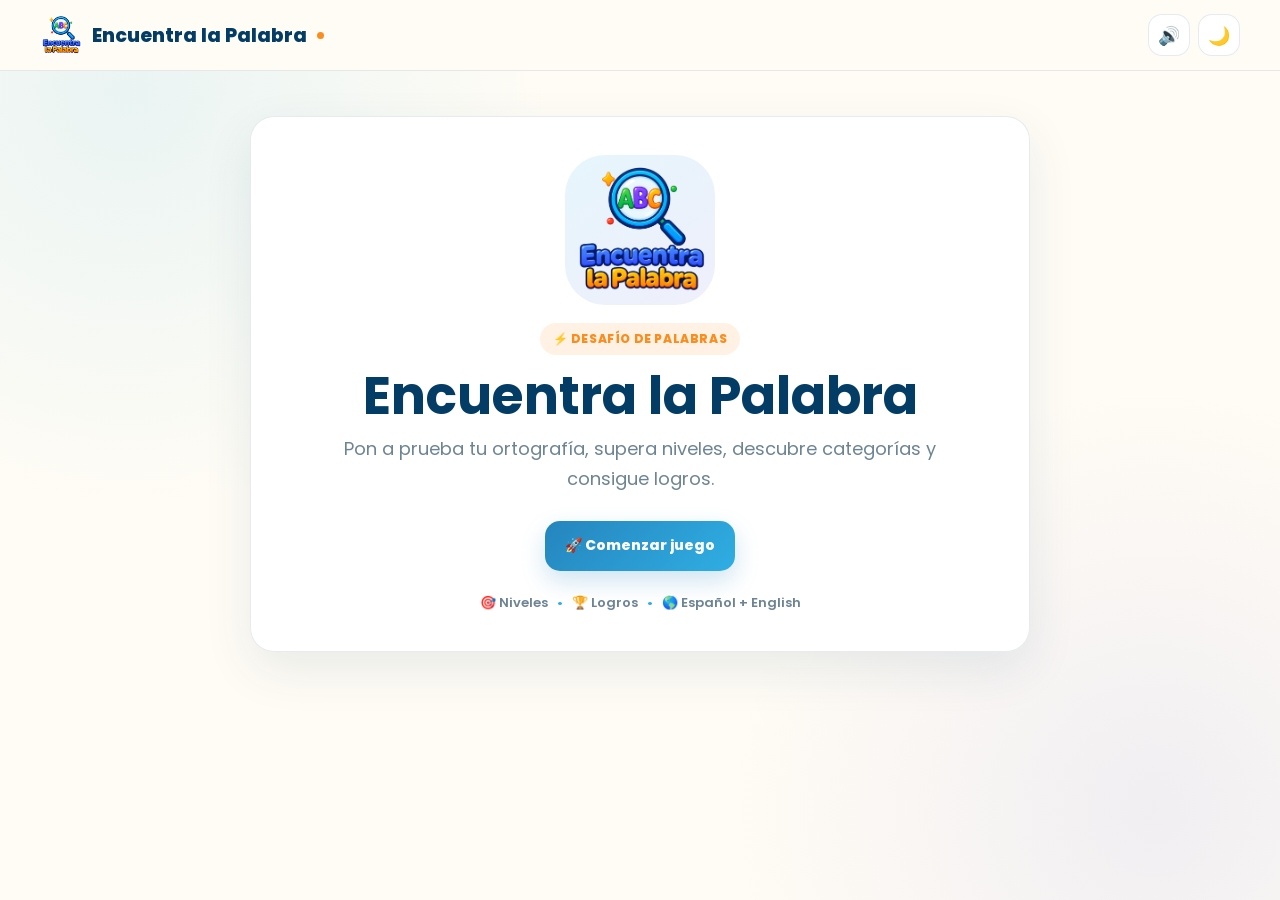
==== index.html @ f98f17e5 "Add files via upload" ====
<!DOCTYPE html>
<html lang="es">

<head>

<meta charset="UTF-8">

<meta
    name="viewport"
    content="width=device-width, initial-scale=1.0, viewport-fit=cover"
>

<meta
    name="theme-color"
    id="theme-color"
    content="#033D65"
>

<meta
    name="apple-mobile-web-app-capable"
    content="yes"
>

<meta
    name="apple-mobile-web-app-status-bar-style"
    content="default"
>

<meta
    name="apple-mobile-web-app-title"
    content="Encuentra la Palabra"
>

<title>Encuentra la Palabra</title>


<!-- =====================================================
     FUENTE
====================================================== -->

<link rel="preconnect" href="https://fonts.googleapis.com">

<link rel="preconnect" href="https://fonts.gstatic.com" crossorigin>

<link
    href="https://fonts.googleapis.com/css2?family=Poppins:wght@400;500;600;700;800&display=swap"
    rel="stylesheet"
>


<style>

/* =====================================================
   VARIABLES
====================================================== */

:root{

    --navy:#033D65;
    --blue:#2585BD;
    --cyan:#2FAEE3;
    --green:#25BA77;
    --purple:#6464D6;
    --orange:#FA8D1E;
    --coral:#F04B38;
    --gold:#F5B800;

    --bg:#FFFCF5;
    --surface:#FFFFFF;
    --surface-soft:#F4F8FA;
    --surface-hover:#EDF6FA;

    --text:#18384D;
    --heading:#033D65;
    --muted:#6D8494;

    --border:rgba(3,61,101,.10);
    --border-strong:rgba(3,61,101,.16);

    --input-bg:#FFFFFF;
    --input-text:#18384D;
    --input-placeholder:#8DA0AD;

    --shadow:0 18px 50px rgba(3,61,101,.09);
    --shadow-soft:0 8px 24px rgba(3,61,101,.07);

    --radius:24px;

    --topbar-bg:rgba(255,252,245,.96);
    --topbar-border:rgba(3,61,101,.10);

    --timer-empty:rgba(3,61,101,.10);

    --glass:rgba(255,255,255,.94);

}


html[data-theme="dark"]{

    --bg:#071A28;
    --surface:#0D2C41;
    --surface-soft:#0A2638;
    --surface-hover:#12384E;

    --text:#F2FAFF;
    --heading:#F5FBFF;
    --muted:#AFC7D5;

    --border:rgba(47,174,227,.16);
    --border-strong:rgba(47,174,227,.24);

    --input-bg:#092335;
    --input-text:#F2FAFF;
    --input-placeholder:#7894A5;

    --shadow:0 20px 60px rgba(0,0,0,.30);
    --shadow-soft:0 8px 25px rgba(0,0,0,.20);

    --topbar-bg:rgba(7,26,40,.96);
    --topbar-border:rgba(47,174,227,.16);

    --timer-empty:rgba(47,174,227,.13);

    --glass:rgba(13,44,65,.96);

}


/* =====================================================
   RESET
====================================================== */

*{
    box-sizing:border-box;
}

html{
    min-height:100%;
    scroll-behavior:smooth;
}

body{

    margin:0;
    min-height:100vh;

    font-family:"Poppins",sans-serif;

    background:
        radial-gradient(
            circle at 10% 10%,
            rgba(47,174,227,.10),
            transparent 30%
        ),
        radial-gradient(
            circle at 90% 90%,
            rgba(100,100,214,.09),
            transparent 30%
        ),
        var(--bg);

    color:var(--text);

    transition:
        background .25s ease,
        color .25s ease;

    overflow-x:hidden;

}

button,
input{
    font-family:inherit;
}

button{
    -webkit-tap-highlight-color:transparent;
}

img{
    max-width:100%;
}


/* =====================================================
   UTILIDADES
====================================================== */

.hidden{
    display:none !important;
}

.no-scroll{
    overflow:hidden;
}

.container{

    width:
        min(
            calc(100% - 32px),
            900px
        );

    margin:
        34px auto;

    padding:
        clamp(22px,4vw,38px);

    background:var(--glass);

    border:
        1px solid var(--border);

    border-radius:
        var(--radius);

    box-shadow:
        var(--shadow);

    animation:
        screenIn .35s ease both;

}

@keyframes screenIn{

    from{
        opacity:0;
        transform:translateY(10px);
    }

    to{
        opacity:1;
        transform:translateY(0);
    }

}


/* =====================================================
   TOPBAR
====================================================== */

.topbar{

    position:sticky;

    top:0;

    z-index:500;

    width:100%;

    padding-top:
        env(safe-area-inset-top);

    background:
        var(--topbar-bg);

    border-bottom:
        1px solid var(--topbar-border);

    backdrop-filter:
        blur(18px);

    -webkit-backdrop-filter:
        blur(18px);

}

.topbar-inner{

    min-height:
        70px;

    width:
        min(
            calc(100% - 28px),
            1200px
        );

    margin:auto;

    display:flex;

    align-items:center;

    justify-content:space-between;

    gap:18px;

}

.brand{

    display:flex;

    align-items:center;

    gap:10px;

    color:var(--heading);

    font-weight:800;

    font-size:
        clamp(
            15px,
            2vw,
            19px
        );

}

.brand-logo{

    width:42px;
    height:42px;

    object-fit:contain;

}

.brand-dot{

    width:7px;
    height:7px;

    border-radius:50%;

    background:var(--orange);

}

.top-actions{

    display:flex;

    align-items:center;

    gap:8px;

}

.icon-btn{

    width:42px;
    height:42px;

    border:1px solid var(--border);

    background:var(--surface);

    color:var(--text);

    border-radius:14px;

    cursor:pointer;

    font-size:18px;

    display:grid;

    place-items:center;

    transition:
        transform .18s ease,
        background .18s ease;

}

.icon-btn:hover{

    transform:translateY(-2px);

    background:
        var(--surface-hover);

}

.icon-btn:active{

    transform:scale(.95);

}


/* =====================================================
   WELCOME
====================================================== */

#welcome-container{

    max-width:780px;

    text-align:center;

    margin-top:45px;

}

.hero-logo-wrapper{

    width:150px;
    height:150px;

    margin:0 auto 18px;

    display:grid;
    place-items:center;

    border-radius:40px;

    background:
        linear-gradient(
            145deg,
            rgba(47,174,227,.12),
            rgba(100,100,214,.10)
        );

}

.hero-logo{

    width:140px;
    height:140px;

    object-fit:contain;

    animation:
        floatLogo 4s ease-in-out infinite;

}

@keyframes floatLogo{

    0%,
    100%{
        transform:translateY(0);
    }

    50%{
        transform:translateY(-7px);
    }

}

.badge{

    display:inline-flex;

    padding:
        7px 13px;

    border-radius:999px;

    background:
        rgba(250,141,30,.12);

    color:
        var(--orange);

    font-size:12px;

    font-weight:800;

    letter-spacing:.05em;

}

#welcome-container h1{

    margin:
        14px 0 10px;

    color:var(--heading);

    font-size:
        clamp(
            36px,
            7vw,
            52px
        );

    line-height:1.05;

}

.welcome-description{

    max-width:650px;

    margin:
        0 auto 26px;

    color:var(--muted);

    font-size:
        clamp(
            15px,
            2.5vw,
            18px
        );

    line-height:1.7;

}

.hero-meta{

    margin-top:22px;

    color:var(--muted);

    font-size:13px;

    font-weight:600;

}

.hero-meta span{

    margin:0 6px;

    color:var(--cyan);

}


/* =====================================================
   BOTONES
====================================================== */

.btn-primary,
.btn-secondary,
.btn-warning,
.btn-danger{

    border:0;

    min-height:50px;

    padding:
        12px 20px;

    border-radius:15px;

    font-size:14px;

    font-weight:800;

    cursor:pointer;

    transition:
        transform .18s ease,
        box-shadow .18s ease,
        opacity .18s ease;

}

.btn-primary{

    color:white;

    background:
        linear-gradient(
            135deg,
            var(--blue),
            var(--cyan)
        );

    box-shadow:
        0 10px 24px
        rgba(37,133,189,.22);

}

.btn-secondary{

    color:var(--heading);

    background:var(--surface-soft);

    border:
        1px solid var(--border);

}

.btn-warning{

    color:white;

    background:
        linear-gradient(
            135deg,
            var(--orange),
            #F7B733
        );

}

.btn-danger{

    color:white;

    background:
        linear-gradient(
            135deg,
            var(--coral),
            #D83C2B
        );

}

.btn-primary:hover,
.btn-secondary:hover,
.btn-warning:hover,
.btn-danger:hover{

    transform:translateY(-2px);

}

.btn-primary:active,
.btn-secondary:active,
.btn-warning:active,
.btn-danger:active{

    transform:scale(.97);

}

button:disabled{

    opacity:.55;

    cursor:not-allowed;

    transform:none !important;

}


/* =====================================================
   LOGIN
====================================================== */

#login-container{

    max-width:600px;

}

.login-header{

    text-align:center;

}

.login-icon{

    width:115px;
    height:115px;

    margin:0 auto 12px;

    display:grid;
    place-items:center;

    border-radius:32px;

    background:var(--surface-soft);

}

.login-icon img{

    width:100px;
    height:100px;

    object-fit:contain;

}

.login-header h2{

    margin:0;

    color:var(--heading);

    font-size:28px;

}

.login-header p{

    margin:8px 0 24px;

    color:var(--muted);

}

.form-group{

    margin-bottom:15px;

}

.form-group label{

    display:block;

    margin-bottom:7px;

    color:var(--heading);

    font-size:13px;

    font-weight:700;

}

.form-group input{

    width:100%;

    height:52px;

    padding:
        0 15px;

    border:
        1px solid var(--border-strong);

    border-radius:15px;

    background:var(--input-bg);

    color:var(--input-text);

    outline:none;

    font-size:15px;

    transition:
        border-color .18s ease,
        box-shadow .18s ease;

}

.form-group input::placeholder{

    color:var(--input-placeholder);

}

.form-group input:focus{

    border-color:var(--cyan);

    box-shadow:
        0 0 0 4px
        rgba(47,174,227,.10);

}

.auth-buttons{

    display:grid;

    grid-template-columns:1fr 1fr;

    gap:10px;

    margin-top:18px;

}

#auth-message{

    min-height:24px;

    margin-top:15px;

    text-align:center;

    color:var(--muted);

    font-size:13px;

}


/* =====================================================
   TÍTULOS
====================================================== */

.screen-heading{

    margin-bottom:25px;

}

.screen-heading h2{

    margin:0;

    color:var(--heading);

    font-size:
        clamp(
            26px,
            5vw,
            34px
        );

}

.subtitle{

    margin:
        7px 0 0;

    color:var(--muted);

    line-height:1.6;

}


/* =====================================================
   LOBBY
====================================================== */

.lobby-actions{

    display:flex;

    justify-content:space-between;

    align-items:center;

    gap:12px;

    margin-bottom:24px;

}

.lobby-actions h2{

    margin:0;

    color:var(--heading);

}

.modes{

    display:grid;

    grid-template-columns:
        repeat(
            3,
            1fr
        );

    gap:15px;

}

.mode-card{

    position:relative;

    min-height:180px;

    padding:22px;

    border-radius:21px;

    border:
        1px solid var(--border);

    background:
        linear-gradient(
            145deg,
            var(--surface),
            var(--surface-soft)
        );

    cursor:pointer;

    transition:
        transform .22s ease,
        border-color .22s ease,
        box-shadow .22s ease;

    overflow:hidden;

}

.mode-card::after{

    content:"";

    position:absolute;

    width:100px;
    height:100px;

    right:-40px;
    bottom:-40px;

    border-radius:50%;

    background:
        rgba(47,174,227,.08);

}

.mode-card:hover{

    transform:translateY(-5px);

    border-color:
        rgba(47,174,227,.35);

    box-shadow:
        var(--shadow-soft);

}

.mode-icon{

    font-size:35px;

    margin-bottom:12px;

}

.mode-card h3{

    margin:0 0 7px;

    color:var(--heading);

}

.mode-card p{

    margin:0;

    color:var(--muted);

    font-size:13px;

    line-height:1.6;

}

.lobby-bottom{

    display:flex;

    flex-wrap:wrap;

    gap:10px;

    margin-top:22px;

}


/* =====================================================
   CATEGORÍAS
====================================================== */

.level-header{

    display:flex;

    align-items:flex-start;

    justify-content:space-between;

    gap:15px;

    margin-bottom:24px;

}

.level-header-copy{

    min-width:0;

}

.level-header h2{

    margin:0;

    color:var(--heading);

}

.category-grid{

    display:grid;

    grid-template-columns:
        repeat(
            4,
            1fr
        );

    gap:13px;

}

.category-card{

    min-height:145px;

    padding:18px;

    border-radius:20px;

    background:var(--surface);

    border:
        1px solid var(--border);

    cursor:pointer;

    text-align:center;

    transition:
        transform .2s ease,
        border-color .2s ease,
        box-shadow .2s ease;

}

.category-card:hover{

    transform:translateY(-4px);

    border-color:
        rgba(47,174,227,.38);

    box-shadow:
        var(--shadow-soft);

}

.category-icon{

    font-size:36px;

    margin-bottom:8px;

}

.category-name{

    color:var(--heading);

    font-size:14px;

    font-weight:800;

}

.category-progress{

    margin-top:7px;

    color:var(--muted);

    font-size:11px;

}

.level-grid{

    display:grid;

    grid-template-columns:
        repeat(
            5,
            1fr
        );

    gap:13px;

}

.level-card{

    min-height:155px;

    padding:18px 13px;

    border-radius:20px;

    background:var(--surface);

    border:
        1px solid var(--border);

    cursor:pointer;

    text-align:center;

    transition:
        transform .2s ease,
        box-shadow .2s ease,
        border-color .2s ease;

}

.level-card:hover{

    transform:translateY(-4px);

    box-shadow:
        var(--shadow-soft);

}

.level-card.completed{

    border-color:
        rgba(37,186,119,.35);

    background:
        linear-gradient(
            145deg,
            var(--surface),
            rgba(37,186,119,.07)
        );

}

.level-card.locked{

    opacity:.55;

    cursor:not-allowed;

}

.level-number{

    width:50px;
    height:50px;

    margin:0 auto 10px;

    display:grid;
    place-items:center;

    border-radius:16px;

    color:white;

    font-size:18px;

    font-weight:800;

    background:
        linear-gradient(
            135deg,
            var(--blue),
            var(--cyan)
        );

}

.level-card.completed .level-number{

    background:
        linear-gradient(
            135deg,
            var(--green),
            #53D99A
        );

}

.level-card.locked .level-number{

    background:
        var(--muted);

}

.level-name{

    color:var(--heading);

    font-weight:800;

    font-size:14px;

}

.level-status{

    margin-top:5px;

    color:var(--muted);

    font-size:11px;

}

.level-best{

    margin-top:7px;

    color:var(--green);

    font-size:11px;

    font-weight:800;

}

.mode-note{

    margin-top:18px;

    padding:13px 16px;

    border-radius:15px;

    color:var(--muted);

    background:var(--surface-soft);

    font-size:13px;

}


/* =====================================================
   GAME
====================================================== */

#game-container{

    max-width:820px;

}

.game-header{

    display:flex;

    align-items:center;

    justify-content:space-between;

    gap:15px;

    margin-bottom:22px;

}

.game-theme{

    display:flex;

    align-items:center;

    gap:12px;

    min-width:0;

}

.game-logo{

    width:50px;
    height:50px;

    object-fit:contain;

}

.game-theme small{

    color:var(--muted);

    font-size:10px;

    font-weight:800;

    letter-spacing:.07em;

}

.game-theme h2{

    margin:1px 0;

    color:var(--heading);

    font-size:20px;

}

.game-mode{

    color:var(--muted);

    font-size:11px;

    font-weight:600;

}


/* =====================================================
   TIMER
====================================================== */

.timer{

    --progreso:100%;

    position:relative;

    width:70px;
    height:70px;

    flex:0 0 70px;

    display:grid;

    place-items:center;

    border-radius:50%;

    background:
        conic-gradient(
            var(--cyan)
            var(--progreso),
            var(--timer-empty)
            0
        );

}

.timer::before{

    content:"";

    position:absolute;

    inset:5px;

    border-radius:50%;

    background:var(--surface);

}

.timer-inner{

    position:relative;

    z-index:1;

    width:58px;
    height:58px;

    display:grid;

    place-items:center;

    border-radius:50%;

}

#timer-text{

    color:var(--heading);

    font-size:18px;

    font-weight:800;

}

.timer.warning{

    background:
        conic-gradient(
            var(--orange)
            var(--progreso),
            var(--timer-empty)
            0
        );

}

.timer.danger{

    background:
        conic-gradient(
            var(--coral)
            var(--progreso),
            var(--timer-empty)
            0
        );

    animation:
        timerPulse .8s ease-in-out infinite;

}

@keyframes timerPulse{

    50%{
        transform:scale(1.04);
    }

}


/* =====================================================
   VIDAS
====================================================== */

.lives{

    display:flex;

    gap:5px;

    margin-bottom:18px;

}

.life{

    font-size:20px;

    transition:
        opacity .2s ease,
        transform .2s ease;

}

.life.lost{

    opacity:.20;

    filter:grayscale(1);

}


/* =====================================================
   PROGRESO DEL JUEGO
====================================================== */

.question-info{

    display:flex;

    justify-content:space-between;

    gap:10px;

    margin-bottom:8px;

    color:var(--muted);

    font-size:12px;

    font-weight:700;

}

.progress-bar{

    width:100%;

    height:8px;

    border-radius:999px;

    background:
        var(--surface-soft);

    overflow:hidden;

    margin-bottom:22px;

}

#progress-fill{

    width:0;

    height:100%;

    border-radius:inherit;

    background:
        linear-gradient(
            90deg,
            var(--blue),
            var(--cyan)
        );

    transition:
        width .3s ease;

}


/* =====================================================
   PISTAS
====================================================== */

.clue-card{

    padding:24px;

    border-radius:22px;

    background:
        linear-gradient(
            145deg,
            rgba(47,174,227,.09),
            rgba(100,100,214,.07)
        );

    border:
        1px solid
        rgba(47,174,227,.14);

    text-align:center;

}

.clue-label{

    color:var(--blue);

    font-size:11px;

    font-weight:800;

    letter-spacing:.08em;

}

#pista{

    margin:
        13px 0 10px;

    color:var(--heading);

    font-size:
        clamp(
            25px,
            6vw,
            38px
        );

    font-weight:800;

    letter-spacing:.12em;

    word-break:break-word;

}

.clue-context{

    margin-top:14px;

    padding-top:13px;

    border-top:
        1px solid var(--border);

}

.clue-context span{

    color:var(--orange);

    font-size:10px;

    font-weight:800;

    letter-spacing:.06em;

}

.clue-context p{

    margin:
        5px auto 0;

    max-width:650px;

    color:var(--muted);

    font-size:13px;

    line-height:1.6;

}


/* =====================================================
   RESPUESTA
====================================================== */

#respuesta{

    width:100%;

    height:58px;

    margin-top:18px;

    padding:
        0 17px;

    border:
        2px solid var(--border);

    border-radius:17px;

    background:var(--input-bg);

    color:var(--input-text);

    outline:none;

    font-size:17px;

    text-align:center;

    transition:
        border-color .2s ease,
        box-shadow .2s ease;

}

#respuesta:focus{

    border-color:var(--cyan);

    box-shadow:
        0 0 0 4px
        rgba(47,174,227,.10);

}

#btn-verificar{

    width:100%;

    margin-top:10px;

}


/* =====================================================
   RESULTADO
====================================================== */

#resultado{

    min-height:30px;

    margin-top:13px;

    text-align:center;

    font-size:13px;

    font-weight:800;

}

#resultado.correcto{

    color:var(--green);

}

#resultado.incorrecto{

    color:var(--coral);

}


/* =====================================================
   PANEL DE PUNTOS
====================================================== */

.score-panel{

    display:grid;

    grid-template-columns:
        repeat(
            3,
            1fr
        );

    gap:10px;

    margin-top:20px;

}

.score-item{

    padding:14px;

    border-radius:16px;

    background:var(--surface-soft);

    text-align:center;

}

.score-item strong{

    display:block;

    color:var(--heading);

    font-size:20px;

}

.score-item span{

    color:var(--muted);

    font-size:10px;

    font-weight:700;

}

.game-actions{

    display:flex;

    gap:10px;

    margin-top:18px;

}

.game-actions button{

    flex:1;

}


/* =====================================================
   ESTRELLA — ACIERTO
====================================================== */

#estrella{
    position:fixed;
    inset:0;
    width:100vw;
    height:100vh;
    z-index:99999;
    display:none;
    align-items:center;
    justify-content:flex-start;
    pointer-events:none;
    overflow:hidden;
    background:transparent;
}

#estrella.visible{
    display:flex;
}

.estrella-fallback{
    display:block;
    font-size:clamp(82px,11vw,145px);
    line-height:1;
    filter:drop-shadow(0 5px 12px rgba(245,158,11,.35));
    user-select:none;
}

.estrella-contenido{
    position:absolute;
    left:0;
    top:50%;
    width:max-content;
    text-align:center;
    opacity:0;
    transform:translate3d(-190px,-50%,0) scale(.45);
    transform-origin:center center;
    will-change:transform,opacity;
    backface-visibility:hidden;
    -webkit-backface-visibility:hidden;
}

.estrella-icon{
    display:block;
    width:clamp(82px,11vw,145px);
    height:clamp(82px,11vw,145px);
    object-fit:contain;
    margin:0 auto;
    transform-origin:center center;
    will-change:transform,opacity;
    backface-visibility:hidden;
    -webkit-backface-visibility:hidden;
    filter:drop-shadow(0 5px 12px rgba(245,158,11,.35));
    user-select:none;
    -webkit-user-drag:none;
}

.estrella-texto{
    margin-top:7px;
    color:var(--gold);
    font-size:clamp(16px,3vw,24px);
    font-weight:800;
    text-shadow:0 3px 14px rgba(245,184,0,.22);
    white-space:nowrap;
}

/*
   Recorrido real de borde a borde.
   La estrella sale completamente por la izquierda,
   cruza toda la pantalla y sale completamente por la derecha.
*/
.estrella-animar .estrella-contenido{
    animation:estrellaRecorrido 3.8s cubic-bezier(.22,.72,.18,1) forwards;
}

.estrella-animar .estrella-icon{
    animation:estrellaGiro720 3.8s cubic-bezier(.2,.8,.2,1) forwards;
}

.estrella-animar .estrella-texto{
    animation:textoPremio 3.8s ease forwards;
}

@keyframes estrellaRecorrido{
    0%{
        opacity:0;
        transform:translate3d(-190px,-50%,0) scale(.45) rotate(-4deg);
    }
    7%{
        opacity:1;
        transform:translate3d(5vw,-50%,0) scale(.82) rotate(3deg);
    }
    16%{
        opacity:1;
        transform:translate3d(16vw,calc(-50% - 20px),0) scale(1.02) rotate(-2deg);
    }
    25%{
        transform:translate3d(27vw,calc(-50% + 12px),0) scale(.96) rotate(2deg);
    }
    35%{
        transform:translate3d(38vw,calc(-50% - 14px),0) scale(1.04) rotate(-2deg);
    }
    45%{
        transform:translate3d(50vw,calc(-50% + 8px),0) scale(.98) rotate(1deg);
    }
    55%{
        transform:translate3d(61vw,calc(-50% - 13px),0) scale(1.04) rotate(-2deg);
    }
    65%{
        transform:translate3d(72vw,calc(-50% + 10px),0) scale(.98) rotate(2deg);
    }
    75%{
        transform:translate3d(83vw,calc(-50% - 12px),0) scale(1.02) rotate(-2deg);
    }
    88%{
        opacity:1;
        transform:translate3d(94vw,-50%,0) scale(.88) rotate(2deg);
    }
    100%{
        opacity:0;
        transform:translate3d(calc(100vw + 190px),-50%,0) scale(.48) rotate(0deg);
    }
}

@keyframes estrellaGiro720{
    0%{
        opacity:0;
        transform:rotate(0deg) scale(.55);
    }
    10%{
        opacity:1;
        transform:rotate(90deg) scale(1.08);
    }
    25%{
        transform:rotate(180deg) scale(.96);
    }
    37.5%{
        transform:rotate(270deg) scale(1.05);
    }
    50%{
        transform:rotate(360deg) scale(.98);
    }
    62.5%{
        transform:rotate(450deg) scale(1.05);
    }
    75%{
        transform:rotate(540deg) scale(.98);
    }
    87.5%{
        transform:rotate(630deg) scale(1.03);
    }
    96%{
        opacity:1;
        transform:rotate(690deg) scale(.94);
    }
    100%{
        opacity:0;
        transform:rotate(720deg) scale(.72);
    }
}

@keyframes textoPremio{
    0%,8%{
        opacity:0;
        transform:translateY(8px) scale(.8);
    }
    15%,78%{
        opacity:1;
        transform:translateY(0) scale(1);
    }
    100%{
        opacity:0;
        transform:translateY(-5px) scale(.88);
    }
}

/* =====================================================
   EFECTO DE ERROR
====================================================== */

#efecto-error{
    position:fixed;
    inset:0;
    width:100vw;
    height:100vh;
    z-index:99998;
    pointer-events:none;
    opacity:0;
    background:rgba(239,68,68,.24);
    box-shadow:inset 0 0 0 5px rgba(239,68,68,.18);
}

#efecto-error.error-activo{
    animation:flashError .48s ease-out forwards;
}

#game-container.error-temblando{
    animation:errorShake .45s ease-out;
}

@keyframes flashError{
    0%{opacity:0;}
    12%{opacity:1;}
    30%{opacity:.78;}
    52%{opacity:.42;}
    72%{opacity:.18;}
    100%{opacity:0;}
}

@keyframes errorShake{
    0%,100%{transform:translate3d(0,0,0);}
    12%{transform:translate3d(-9px,0,0);}
    24%{transform:translate3d(9px,0,0);}
    36%{transform:translate3d(-7px,0,0);}
    48%{transform:translate3d(7px,0,0);}
    60%{transform:translate3d(-5px,0,0);}
    72%{transform:translate3d(5px,0,0);}
    84%{transform:translate3d(-2px,0,0);}
}

@media(max-width:600px){
    .estrella-contenido{
        transform:translate3d(-130px,-50%,0) scale(.42);
    }

    .estrella-animar .estrella-contenido{
        animation-duration:4.2s;
    }

    .estrella-animar .estrella-icon{
        animation-duration:4.2s;
    }

    .estrella-animar .estrella-texto{
        animation-duration:4.2s;
    }
}

@media(prefers-reduced-motion:reduce){
    #game-container.error-temblando{
        animation:none;
    }

    #efecto-error.error-activo{
        animation:flashError .5s ease-out forwards;
    }

    /* No desactivamos la celebración: hacemos una versión ligera. */
    .estrella-animar .estrella-contenido{
        animation:estrellaRecorridoReducido 2.2s linear forwards;
    }

    .estrella-animar .estrella-icon{
        animation:estrellaGiroReducido 2.2s linear forwards;
    }

    .estrella-animar .estrella-texto{
        animation:textoPremio 2.2s ease forwards;
    }
}

@keyframes estrellaRecorridoReducido{
    0%{opacity:0;transform:translate3d(-130px,-50%,0) scale(.55);}
    12%{opacity:1;}
    88%{opacity:1;}
    100%{opacity:0;transform:translate3d(calc(100vw + 130px),-50%,0) scale(.65);}
}

@keyframes estrellaGiroReducido{
    0%{opacity:0;transform:rotate(0deg) scale(.65);}
    10%{opacity:1;}
    100%{opacity:0;transform:rotate(720deg) scale(.8);}
}

/* =====================================================
   FIN ESTRELLA / ERROR
====================================================== */

/* =====================================================
   RESULTADO FINAL
====================================================== */

#result-container{

    max-width:600px;

    text-align:center;

}

.result-icon{

    font-size:60px;

    margin-bottom:8px;

}

#result-title{

    margin:0;

    color:var(--heading);

    font-size:
        clamp(
            27px,
            6vw,
            38px
        );

}

#result-description{

    color:var(--muted);

    line-height:1.7;

}

.result-stats{

    display:grid;

    grid-template-columns:
        repeat(
            3,
            1fr
        );

    gap:10px;

    margin:24px 0;

}

.result-stat{

    padding:17px;

    border-radius:18px;

    background:var(--surface-soft);

}

.result-stat strong{

    display:block;

    color:var(--heading);

    font-size:23px;

}

.result-stat span{

    color:var(--muted);

    font-size:10px;

    font-weight:700;

}

.result-buttons{

    display:grid;

    gap:10px;

}


/* =====================================================
   MI PROGRESO
====================================================== */

.progress-screen-title{

    color:var(--heading);

    font-size:
        clamp(
            27px,
            5vw,
            36px
        );

    font-weight:800;

}

.progress-screen-subtitle{

    margin:
        6px 0 25px;

    color:var(--muted);

    line-height:1.6;

}

.stats-grid{

    display:grid;

    grid-template-columns:
        repeat(
            4,
            1fr
        );

    gap:10px;

    margin-bottom:20px;

}

.stat-card{

    padding:17px 12px;

    border-radius:18px;

    background:var(--surface-soft);

    text-align:center;

}

.stat-card strong{

    display:block;

    color:var(--heading);

    font-size:24px;

}

.stat-card span{

    color:var(--muted);

    font-size:10px;

    font-weight:700;

}

.search-box{

    display:flex;

    align-items:center;

    gap:9px;

    padding:
        0 14px;

    height:52px;

    border:
        1px solid var(--border);

    border-radius:15px;

    background:var(--input-bg);

    margin-bottom:17px;

}

.search-box input{

    flex:1;

    min-width:0;

    height:100%;

    border:0;

    outline:0;

    background:transparent;

    color:var(--input-text);

    font-size:14px;

}

.progress-category-grid{

    display:grid;

    grid-template-columns:
        repeat(
            4,
            1fr
        );

    gap:13px;

}

.progress-category{

    padding:18px 12px;

    border-radius:20px;

    background:var(--surface);

    border:
        1px solid var(--border);

    text-align:center;

    cursor:pointer;

    transition:
        transform .2s ease,
        box-shadow .2s ease,
        border-color .2s ease;

}

.progress-category:hover{

    transform:translateY(-4px);

    box-shadow:
        var(--shadow-soft);

    border-color:
        rgba(47,174,227,.35);

}

.progress-circle{

    --percent:0%;

    width:75px;
    height:75px;

    margin:0 auto 11px;

    display:grid;

    place-items:center;

    border-radius:50%;

    background:
        conic-gradient(
            var(--cyan)
            var(--percent),
            var(--timer-empty)
            0
        );

    position:relative;

}

.progress-circle::before{

    content:"";

    position:absolute;

    inset:6px;

    border-radius:50%;

    background:var(--surface);

}

.progress-circle span{

    position:relative;

    z-index:1;

    color:var(--heading);

    font-size:13px;

    font-weight:800;

}

.progress-category-name{

    color:var(--heading);

    font-size:13px;

    font-weight:800;

}

.progress-category-count{

    margin-top:5px;

    color:var(--muted);

    font-size:10px;

}

.progress-open{

    margin-top:10px;

    color:var(--blue);

    font-size:10px;

    font-weight:800;

}


/* =====================================================
   DETALLE PROGRESO
====================================================== */

.progress-detail{

    display:none;

}

.progress-detail.visible{

    display:block;

    animation:
        screenIn .3s ease both;

}

.detail-header{

    display:flex;

    align-items:center;

    gap:15px;

    margin:
        20px 0 15px;

}

.detail-header-icon{

    width:65px;
    height:65px;

    display:grid;
    place-items:center;

    border-radius:20px;

    background:var(--surface-soft);

    font-size:34px;

}

.detail-title{

    color:var(--heading);

    font-size:23px;

    font-weight:800;

}

.detail-subtitle{

    margin-top:3px;

    color:var(--muted);

    font-size:12px;

}

.detail-progress-bar{

    width:100%;

    height:9px;

    margin-bottom:18px;

    border-radius:999px;

    background:var(--surface-soft);

    overflow:hidden;

}

.detail-progress-bar div{

    height:100%;

    border-radius:inherit;

    background:
        linear-gradient(
            90deg,
            var(--blue),
            var(--cyan)
        );

}

.detail-levels{

    display:grid;

    gap:10px;

}

.detail-level{

    display:grid;

    grid-template-columns:
        auto
        1fr
        auto;

    align-items:center;

    gap:13px;

    padding:14px;

    border-radius:17px;

    border:
        1px solid var(--border);

    background:var(--surface);

}

.detail-level-number{

    width:42px;
    height:42px;

    display:grid;
    place-items:center;

    border-radius:13px;

    color:white;

    background:
        linear-gradient(
            135deg,
            var(--blue),
            var(--cyan)
        );

    font-weight:800;

}

.detail-level.completed
.detail-level-number{

    background:
        linear-gradient(
            135deg,
            var(--green),
            #53D99A
        );

}

.detail-level.locked{

    opacity:.55;

}

.detail-level-info strong{

    display:block;

    color:var(--heading);

    font-size:14px;

}

.detail-level-info span{

    color:var(--muted);

    font-size:10px;

}

.detail-level-stats{

    display:flex;

    flex-direction:column;

    align-items:flex-end;

    gap:3px;

    color:var(--muted);

    font-size:10px;

    font-weight:700;

}


/* =====================================================
   HISTORIAL
====================================================== */

.history-section{

    margin-top:27px;

    padding-top:22px;

    border-top:
        1px solid var(--border);

}

.history-title{

    color:var(--heading);

    font-weight:800;

    margin-bottom:12px;

}

.history-list{

    display:grid;

    gap:8px;

    margin-bottom:12px;

}

.history-item{

    display:flex;

    align-items:center;

    justify-content:space-between;

    gap:12px;

    padding:13px 15px;

    border-radius:15px;

    background:var(--surface-soft);

}

.history-main strong{

    display:block;

    color:var(--heading);

    font-size:12px;

}

.history-main span{

    color:var(--muted);

    font-size:10px;

}

.history-score{

    white-space:nowrap;

    color:var(--green);

    font-size:11px;

    font-weight:800;

}

.empty-state{

    padding:24px;

    text-align:center;

    color:var(--muted);

    font-size:13px;

    background:var(--surface-soft);

    border-radius:16px;

}


/* =====================================================
   LOGROS
====================================================== */

#achievements-container{

    max-width:900px;

}

.achievement-grid{

    display:grid;

    grid-template-columns:
        repeat(
            3,
            1fr
        );

    gap:13px;

}

.achievement{

    padding:20px;

    border-radius:20px;

    border:
        1px solid var(--border);

    background:var(--surface);

}

.achievement.locked{

    opacity:.50;

}

.achievement-icon{

    font-size:34px;

}

.achievement-title{

    margin-top:8px;

    color:var(--heading);

    font-weight:800;

}

.achievement-description{

    margin-top:5px;

    color:var(--muted);

    font-size:11px;

    line-height:1.6;

}

.achievement-xp{

    margin-top:12px;

    color:var(--blue);

    font-size:10px;

    font-weight:800;

}


/* =====================================================
   TOAST
====================================================== */

#toast{

    position:fixed;

    left:50%;

    bottom:
        calc(
            24px +
            env(safe-area-inset-bottom)
        );

    z-index:10000;

    max-width:
        calc(
            100% - 32px
        );

    padding:
        12px 17px;

    border-radius:15px;

    background:var(--navy);

    color:white;

    font-size:12px;

    font-weight:700;

    box-shadow:
        0 12px 30px
        rgba(0,0,0,.20);

    opacity:0;

    pointer-events:none;

    transform:
        translate(-50%,15px);

    transition:
        opacity .2s ease,
        transform .2s ease;

}

#toast.show{

    opacity:1;

    transform:
        translate(-50%,0);

}


/* =====================================================
   RESPONSIVE
====================================================== */

@media(max-width:900px){

    .category-grid,
    .progress-category-grid{

        grid-template-columns:
            repeat(
                3,
                1fr
            );

    }

    .level-grid{

        grid-template-columns:
            repeat(
                3,
                1fr
            );

    }

    .achievement-grid{

        grid-template-columns:
            repeat(
                2,
                1fr
            );

    }

}


@media(max-width:700px){

    .container{

        width:
            min(
                calc(100% - 20px),
                900px
            );

        margin:
            18px auto;

        padding:20px;

        border-radius:21px;

    }

    .modes{

        grid-template-columns:1fr;

    }

    .category-grid,
    .progress-category-grid{

        grid-template-columns:
            repeat(
                2,
                1fr
            );

    }

    .level-grid{

        grid-template-columns:
            repeat(
                2,
                1fr
            );

    }

    .stats-grid{

        grid-template-columns:
            repeat(
                2,
                1fr
            );

    }

    .level-header{

        flex-direction:column;

    }

    .level-back{

        width:100%;

    }

}


@media(max-width:600px){

    body.keyboard-open
    .topbar{

        display:none;

    }

    body.keyboard-open
    .container{

        margin-top:8px;

    }

    .topbar-inner{

        min-height:60px;

    }

    .brand span:not(.brand-dot){

        max-width:180px;

        white-space:nowrap;

        overflow:hidden;

        text-overflow:ellipsis;

    }

    .hero-logo-wrapper{

        width:125px;
        height:125px;

    }

    .hero-logo{

        width:115px;
        height:115px;

    }

    #welcome-container h1{

        font-size:36px;

    }

    .auth-buttons{

        grid-template-columns:1fr;

    }

    .game-header{

        align-items:flex-start;

    }

    .game-theme h2{

        font-size:17px;

    }

    .timer{

        width:62px;
        height:62px;

        flex-basis:62px;

    }

    .timer-inner{

        width:51px;
        height:51px;

    }

    #timer-text{

        font-size:16px;

    }

    .score-panel,
    .result-stats{

        grid-template-columns:
            repeat(
                3,
                1fr
            );

    }

    .game-actions{

        flex-direction:column;

    }

    .history-item{

        align-items:flex-start;

    }

    .detail-level{

        grid-template-columns:
            auto
            1fr;

    }

    .detail-level-stats{

        grid-column:
            2;

        flex-direction:row;

        align-items:flex-start;

    }

}


@media(max-width:390px){

    .container{

        padding:16px;

    }

    .category-grid,
    .progress-category-grid{

        gap:8px;

    }

    .category-card{

        min-height:130px;

        padding:13px 8px;

    }

    .category-icon{

        font-size:29px;

    }

    .category-name{

        font-size:12px;

    }

    .level-grid{

        gap:8px;

    }

    .level-card{

        min-height:140px;

        padding:14px 8px;

    }

    .score-panel,
    .result-stats{

        gap:6px;

    }

    .score-item,
    .result-stat{

        padding:12px 6px;

    }

}


/* =====================================================
   MENOS MOVIMIENTO
====================================================== */

@media(prefers-reduced-motion:reduce){

    *,
    *::before,
    *::after{

        animation-duration:.01ms !important;

        animation-iteration-count:1 !important;

        scroll-behavior:auto !important;

        transition-duration:.01ms !important;

    }

}


/* =====================================================
   SEGURIDAD DE RENDIMIENTO
====================================================== */

@media(max-width:600px){

    .topbar{

        backdrop-filter:
            blur(10px);

        -webkit-backdrop-filter:
            blur(10px);

    }

}

</style>

</head>


<body>


<!-- =====================================================
     TOPBAR
====================================================== -->

<header class="topbar">

    <div class="topbar-inner">

        <div class="brand">

            <img
                src="img/logo.png"
                class="brand-logo"
                alt="Logo de Encuentra la Palabra"
            >

            <span>
                Encuentra la Palabra
            </span>

            <span class="brand-dot"></span>

        </div>


        <div class="top-actions">

            <button
                id="btn-sound"
                class="icon-btn"
                type="button"
                onclick="alternarSonido()"
                aria-label="Activar sonido"
                title="Sonido"
            >
                🔊
            </button>

            <button
                id="btn-theme"
                class="icon-btn"
                type="button"
                onclick="alternarTema()"
                aria-label="Activar modo oscuro"
                title="Modo oscuro"
            >
                🌙
            </button>

        </div>

    </div>

</header>


<main>


<!-- =====================================================
     BIENVENIDA
====================================================== -->

<section
    id="welcome-container"
    class="container welcome"
>

    <div class="hero-logo-wrapper">

        <img
            src="img/logo.png"
            class="hero-logo"
            alt="Encuentra la Palabra"
        >

    </div>

    <div class="badge">
        ⚡ DESAFÍO DE PALABRAS
    </div>

    <h1>
        Encuentra la Palabra
    </h1>

    <p class="welcome-description">

        Pon a prueba tu ortografía,
        supera niveles,
        descubre categorías
        y consigue logros.

    </p>

    <button
        class="btn-primary"
        onclick="irLogin()"
    >
        🚀 Comenzar juego
    </button>

    <div class="hero-meta">

        🎯 Niveles
        <span>•</span>
        🏆 Logros
        <span>•</span>
        🌎 Español + English

    </div>

</section>


<!-- =====================================================
     LOGIN
====================================================== -->

<section
    id="login-container"
    class="container hidden"
>

    <div class="login-header">

        <div class="login-icon">

            <img
                src="img/logo.png"
                alt="Logo"
            >

        </div>

        <h2>
            Bienvenido
        </h2>

        <p>
            Inicia sesión para guardar tu progreso.
        </p>

    </div>


    <div class="form-group">

        <label for="email">
            Correo electrónico
        </label>

        <input
            id="email"
            type="email"
            placeholder="tu@correo.com"
            autocomplete="email"
        >

    </div>


    <div class="form-group">

        <label for="password">
            Contraseña
        </label>

        <input
            id="password"
            type="password"
            placeholder="Tu contraseña"
            autocomplete="current-password"
        >

    </div>


    <div class="auth-buttons">

        <button
            class="btn-primary"
            type="button"
            onclick="login()"
        >
            Iniciar sesión
        </button>

        <button
            class="btn-secondary"
            type="button"
            onclick="register()"
        >
            Crear cuenta
        </button>

    </div>


    <div id="auth-message"></div>


    <button
        class="btn-secondary"
        style="width:100%;margin-top:8px"
        onclick="irBienvenida()"
    >
        ← Volver
    </button>

</section>


<!-- =====================================================
     LOBBY
====================================================== -->

<section
    id="lobby-container"
    class="container hidden"
>

    <div class="lobby-actions">

        <div>

            <h2>
                🎮 Elige tu desafío
            </h2>

            <p class="subtitle">
                Selecciona una modalidad para comenzar.
            </p>

        </div>

    </div>


    <div class="modes">


        <article
            class="mode-card"
            onclick="seleccionarModo('clasico')"
        >

            <div class="mode-icon">
                🎯
            </div>

            <h3>
                Clásico
            </h3>

            <p>
                3 vidas · 30 segundos por palabra.
                Avanza por categorías y niveles.
            </p>

        </article>


        <article
            class="mode-card"
            onclick="seleccionarModo('desafio')"
        >

            <div class="mode-icon">
                💎
            </div>

            <h3>
                Desafío
            </h3>

            <p>
                3 vidas · 15 segundos por palabra.
                Pon a prueba tu rapidez.
            </p>

        </article>


        <article
            class="mode-card"
            onclick="seleccionarModo('contrarreloj')"
        >

            <div class="mode-icon">
                ⚡
            </div>

            <h3>
                Contrarreloj
            </h3>

            <p>
                Comienza directamente.
                30 segundos iniciales y +5 segundos
                por cada acierto.
            </p>

        </article>

    </div>


    <div class="lobby-bottom">

        <button
            class="btn-secondary"
            onclick="mostrarProgreso()"
        >
            📊 Mi progreso
        </button>

        <button
            class="btn-secondary"
            onclick="mostrarLogros()"
        >
            🏆 Logros
        </button>

        <button
            class="btn-secondary"
            onclick="cerrarSesion()"
        >
            🚪 Cerrar sesión
        </button>

    </div>

</section>


<!-- =====================================================
     SELECTOR CATEGORÍAS / NIVELES
====================================================== -->

<section
    id="level-select-container"
    class="container hidden"
>

    <div class="level-header">

        <div class="level-header-copy">

            <h2 id="level-title">
                Elige una categoría
            </h2>

            <p
                class="subtitle"
                id="level-subtitle"
            >
                Elige una categoría y después
                desbloquea sus 5 niveles.
            </p>

        </div>


        <button
            class="btn-secondary level-back"
            onclick="mostrarLobby()"
        >
            ← Modos
        </button>

    </div>


    <div
        id="level-category-grid"
        class="category-grid"
    ></div>


    <div
        id="level-grid"
        class="level-grid"
    ></div>


    <div
        id="mode-note"
        class="mode-note"
    ></div>

</section>


<!-- =====================================================
     MI PROGRESO
====================================================== -->

<section
    id="progress-container"
    class="container hidden"
>

    <div
        class="progress-screen-title"
    >
        📊 Mi progreso
    </div>

    <p
        class="progress-screen-subtitle"
    >
        Explora tus categorías, niveles,
        estadísticas e historial de Contrarreloj.
    </p>


    <div class="stats-grid">

        <div class="stat-card">

            <strong id="total-puntos">
                0
            </strong>

            <span>
                PUNTOS
            </span>

        </div>


        <div class="stat-card">

            <strong id="total-palabras">
                0
            </strong>

            <span>
                PALABRAS
            </span>

        </div>


        <div class="stat-card">

            <strong id="precision">
                0%
            </strong>

            <span>
                PRECISIÓN
            </span>

        </div>


        <div class="stat-card">

            <strong id="niveles-completados">
                0
            </strong>

            <span>
                NIVELES
            </span>

        </div>

    </div>


    <div class="search-box">

        <span>
            🔎
        </span>

        <input
            type="search"
            id="progreso-busqueda"
            placeholder="Buscar categoría..."
            autocomplete="off"
        >

    </div>


    <div
        id="progress-category-grid"
        class="progress-category-grid"
    ></div>


    <div
        id="progress-detail"
        class="progress-detail hidden"
    ></div>


    <div class="history-section">

        <div class="history-title">
            ⚡ Historial de Contrarreloj
        </div>

        <div
            id="history-container"
            class="history-list"
        ></div>

        <button
            class="btn-danger"
            onclick="borrarHistorial()"
        >
            🗑️ Borrar historial de Contrarreloj
        </button>

    </div>


    <button
        class="btn-secondary"
        style="width:100%;margin-top:20px"
        onclick="mostrarLobby()"
    >
        ← Volver al lobby
    </button>

</section>


<!-- =====================================================
     LOGROS
====================================================== -->

<section
    id="achievements-container"
    class="container hidden"
>

    <div class="screen-heading">

        <h2>
            🏆 Logros
        </h2>

        <p class="subtitle">
            Completa desafíos para desbloquear
            reconocimientos.
        </p>

    </div>


    <div
        id="achievement-grid"
        class="achievement-grid"
    ></div>


    <button
        class="btn-secondary"
        style="width:100%;margin-top:20px"
        onclick="mostrarLobby()"
    >
        ← Volver al lobby
    </button>

</section>


<!-- =====================================================
     JUEGO
====================================================== -->

<section
    id="game-container"
    class="container hidden"
>

    <div class="game-header">

        <div class="game-theme">

            <img
                src="img/logo.png"
                class="game-logo"
                alt="Logo"
            >

            <div>

                <small id="game-category-label">
                    CATEGORÍA
                </small>

                <h2 id="tema-actual">
                    Tecnología
                </h2>

                <div
                    id="game-mode-label"
                    class="game-mode"
                >
                    Clásico · Nivel 1
                </div>

            </div>

        </div>


        <div
            class="timer"
            id="timer"
        >

            <div class="timer-inner">

                <span id="timer-text">
                    30
                </span>

            </div>

        </div>

    </div>


    <div
        id="lives"
        class="lives"
    ></div>


    <div class="question-info">

        <span id="pregunta-numero">
            Palabra 1 de 10
        </span>

        <span id="porcentaje">
            0%
        </span>

    </div>


    <div class="progress-bar">

        <div
            id="progress-fill"
        ></div>

    </div>


    <div class="clue-card">

        <div
            class="clue-label"
            id="clue-label"
        >
            COMPLETA LA PALABRA
        </div>

        <p id="pista">
            C_MPU___D_R_
        </p>


        <div class="clue-context">

            <span>
                💡 PISTA CONTEXTUAL
            </span>

            <p id="pista-contextual">
                Aquí aparecerá una pista relacionada
                con la palabra.
            </p>

        </div>

    </div>


    <input
        type="text"
        id="respuesta"
        placeholder="Escribe la palabra..."
        autocomplete="off"
        autocapitalize="none"
        spellcheck="false"
    >


    <button
        id="btn-verificar"
        class="btn-primary"
        onclick="verificar()"
    >
        ✓ Verificar respuesta
    </button>


    <div id="resultado"></div>


    <div class="score-panel">

        <div class="score-item">

            <strong id="puntaje">
                0
            </strong>

            <span>
                PUNTOS
            </span>

        </div>


        <div class="score-item">

            <strong id="aciertos">
                0
            </strong>

            <span>
                ACIERTOS
            </span>

        </div>


        <div class="score-item">

            <strong id="errores">
                0
            </strong>

            <span>
                ERRORES
            </span>

        </div>

    </div>


    <div class="game-actions">

        <button
            class="btn-secondary"
            onclick="volverLobby()"
        >
            ← Salir del nivel
        </button>

        <button
            class="btn-warning"
            onclick="reiniciarNivel()"
        >
            🔄 Reiniciar
        </button>

    </div>

</section>


<!-- =====================================================
     RESULTADO
====================================================== -->

<section
    id="result-container"
    class="container hidden"
>

    <div class="result-icon">
        🏆
    </div>

    <h2 id="result-title">
        ¡Nivel completado!
    </h2>

    <p id="result-description">
        Has terminado el desafío.
    </p>


    <div class="result-stats">

        <div class="result-stat">

            <strong id="result-points">
                0
            </strong>

            <span>
                PUNTOS
            </span>

        </div>


        <div class="result-stat">

            <strong id="result-correct">
                0
            </strong>

            <span>
                ACIERTOS
            </span>

        </div>


        <div class="result-stat">

            <strong id="result-accuracy">
                0%
            </strong>

            <span>
                PRECISIÓN
            </span>

        </div>

    </div>


    <div class="result-buttons">

        <button
            id="btn-next-level"
            class="btn-primary"
            onclick="siguienteNivel()"
        >
            ➡️ Siguiente nivel
        </button>


        <button
            id="btn-play-again"
            class="btn-secondary"
            onclick="jugarDeNuevo()"
        >
            🔄 Jugar de nuevo
        </button>


        <button
            class="btn-secondary"
            onclick="mostrarProgreso()"
        >
            📊 Ver mi progreso
        </button>


        <button
            class="btn-secondary"
            onclick="mostrarLobby()"
        >
            🏠 Volver al lobby
        </button>

    </div>

</section>

</main>


<!-- =====================================================
     ESTRELLA
====================================================== -->

<div
    id="estrella"
    aria-hidden="true"
>

    <div class="estrella-contenido">

        <img
            class="estrella-icon"
            src="img/estrella.png"
            alt="⭐"
            onerror="this.removeAttribute('src'); this.style.objectFit='contain'; this.style.display='none'; this.parentElement.insertAdjacentHTML('afterbegin', '<span class=\"estrella-fallback\">⭐</span>');"
            draggable="false"
        >

        <div class="estrella-texto">
            ¡Excelente!
        </div>

    </div>

</div>


<!-- =====================================================
     EFECTO DE ERROR
====================================================== -->

<div
    id="efecto-error"
    aria-hidden="true"
></div>


<!-- =====================================================
     TOAST
====================================================== -->

<div
    id="toast"
    role="status"
    aria-live="polite"
></div>


<script>

/* =========================================================
   CONFIGURACIÓN
========================================================= */

const API_KEY =
    "AIzaSyAHxhRsIWMOHq436P5In6WsQl_9NksbzSE";

const SIGNUP_URL =
    `https://identitytoolkit.googleapis.com/v1/accounts:signUp?key=${API_KEY}`;

const SIGNIN_URL =
    `https://identitytoolkit.googleapis.com/v1/accounts:signInWithPassword?key=${API_KEY}`;


const STORAGE={

    progress:"efp_v40_progress",

    history:"efp_v40_history",

    achievements:"efp_v40_achievements",

    sound:"efp_v40_sound"

};


const NIVELES_POR_CATEGORIA=5;

const PALABRAS_POR_NIVEL=10;

const OBJETIVO_CONTRARRELOJ=100;
const MAX_TIEMPO_CONTRARRELOJ=50;
const BONO_CONTRARRELOJ=5;
const INTERVALO_BONO_CONTRARRELOJ=1000;


/* =========================================================
   MODOS
========================================================= */

const MODOS={

    clasico:{
        nombre:"Clásico",
        icono:"🎯",
        tiempo:30,
        vidas:3,
        descripcion:
            "3 vidas · 30 segundos por palabra"
    },

    desafio:{
        nombre:"Desafío",
        icono:"💎",
        tiempo:15,
        vidas:3,
        descripcion:
            "3 vidas · 15 segundos por palabra"
    },

    contrarreloj:{
        nombre:"Contrarreloj",
        icono:"⚡",
        tiempo:30,
        vidas:0,
        descripcion:
            "30 segundos · +5 segundos por acierto · máximo 50 segundos"
    }

};


/* =========================================================
   CATEGORÍAS
========================================================= */

const categorias=[

    {
        id:"tecnologia",
        nombre:"Tecnología",
        icono:"💻"
    },

    {
        id:"geografia",
        nombre:"Geografía",
        icono:"🌎"
    },

    {
        id:"ciencia",
        nombre:"Ciencia",
        icono:"🔬"
    },

    {
        id:"animales",
        nombre:"Animales",
        icono:"🐶"
    },

    {
        id:"alimentos",
        nombre:"Alimentos",
        icono:"🍎"
    },

    {
        id:"historia",
        nombre:"Historia",
        icono:"🏛️"
    },

    {
        id:"arte",
        nombre:"Arte",
        icono:"🎨"
    },

    {
        id:"deportes",
        nombre:"Deportes",
        icono:"⚽"
    },

    {
        id:"espacio",
        nombre:"Espacio",
        icono:"🚀"
    },

    {
        id:"literatura",
        nombre:"Literatura",
        icono:"📚"
    },

    {
        id:"musica",
        nombre:"Música",
        icono:"🎵"
    },

    {
        id:"cultura",
        nombre:"Cultura general",
        icono:"🌐"
    },

    {
        id:"english",
        nombre:"English",
        icono:"💬"
    }

];


const categoriaPorId=
    Object.fromEntries(
        categorias.map(
            categoria=>[
                categoria.id,
                categoria
            ]
        )
    );


/* =========================================================
   BANCO DE PALABRAS
========================================================= */

const bancoPalabras={

tecnologia:[

"computadora","programa","internet",
"javascript","html","ciencia",
"matemáticas","teclado","pantalla",
"navegador","servidor","archivo",
"carpeta","contraseña","algoritmo",
"programación","aplicación","conexión",
"dispositivo","inteligencia","informática",
"código","memoria","procesador",
"periférico","criptografía","virtualización",
"microprocesador","ciberseguridad","tecnología",
"software","hardware","robot",
"robótica","digital","plataforma",
"sistema","base","datos",
"red","sensor","satélite",
"internet","videollamada","pantalla",
"impresora","cámara","batería",
"navegador","servidor"

],

geografia:[

"colombia","méxico","españa",
"argentina","perú","ecuador",
"brasil","chile","canadá",
"francia","italia","alemania",
"japón","portugal","bruselas",
"parís","londres","berlín",
"caracas","quito","monterrey",
"medellín","sídney","uruguay",
"bolivia","panamá","costa",
"barcelona","amazonas","montaña",
"océano","continente","isla",
"desierto","volcán","río",
"glaciar","frontera","capital",
"territorio","península","archipiélago",
"ecuador","hemisferio","meridiano",
"latitud","longitud","cordillera",
"valle","selva"

],

ciencia:[

"átomo","molécula","energía",
"materia","gravedad","planeta",
"estrella","universo","célula",
"genética","biología","química",
"física","geología","astronomía",
"ecosistema","evolución","bacteria",
"organismo","microscopio","experimento",
"laboratorio","hipótesis","teoría",
"descubrimiento","temperatura","electricidad",
"magnetismo","velocidad","fuerza",
"masa","volumen","densidad",
"reacción","oxígeno","carbono",
"proteína","tejido","órbita",
"galaxia","neutrón","protón",
"electrón","radiación","telescopio",
"vacuna","virus","planeta",
"satélite","investigación"

],

animales:[

"perro","gato","león",
"tigre","elefante","delfín",
"jirafa","canguro","águila",
"búho","mariposa","serpiente",
"cocodrilo","hipopótamo","rinoceronte",
"ornitorrinco","chimpancé","camaleón",
"ardilla","erizo","pingüino",
"guepardo","zorro","caballo",
"murciélago","jaguar","antílope",
"pelícano","saltamontes","escorpión",
"tortuga","conejo","ballena",
"tiburón","pulpo","medusa",
"panda","koala","gorila",
"cebra","jirafa","flamenco",
"búfalo","castor","nutria",
"mapache","ciervo","halcón",
"lobo","pavo"

],

alimentos:[

"manzana","pera","plátano",
"sandía","fresa","melón",
"naranja","mango","papaya",
"piña","cereza","uva",
"limón","mandarina","arándano",
"frambuesa","maracuyá","granadilla",
"guanábana","chirimoya","kiwi",
"coco","ciruela","melocotón",
"pomelo","tamarindo","mora",
"pitahaya","nectarina","carambola",
"pizza","hamburguesa","pasta",
"sopa","arroz","pollo",
"huevo","ensalada","arepa",
"empanada","espagueti","tortilla",
"queso","yogur","chocolate",
"sándwich","camarón","aguacate",
"berenjena","brócoli"

],

historia:[

"civilización","imperio","revolución",
"independencia","democracia","república",
"monarquía","conquista","descubrimiento",
"renacimiento","antigüedad","medieval",
"prehistoria","arqueología","esparta",
"roma","egipto","grecia",
"pirámide","faraón","emperador",
"guerrero","castillo","batalla",
"tratado","explorador","colonia",
"libertad","constitución","presidente",
"revolución","historia","memoria",
"patrimonio","cultura","escritura",
"agricultura","comercio","sociedad",
"ciudad","territorio","dinastía",
"república","siglo","monumento",
"museo","documento","cronología",
"civilización","tradición"

],

arte:[

"pintura","escultura","dibujo",
"música","teatro","danza",
"fotografía","cine","arquitectura",
"literatura","acuarela","óleo",
"retrato","paisaje","mural",
"cerámica","grabado","collage",
"artista","museo","galería",
"escenario","ballet","poesía",
"novela","soneto","melodía",
"ritmo","color","perspectiva",
"creatividad","belleza","obra",
"autor","cultura","técnica",
"estilo","vanguardia","impresionismo",
"surrealismo","escenografía","instrumento",
"concierto","exposición","diseño",
"ilustración","artesanía","patrimonio",
"talento","expresión"

],

deportes:[

"fútbol","baloncesto","tenis",
"voleibol","natación","carrera",
"boxeo","ciclismo","atletismo",
"gimnasia","esgrima","béisbol",
"ajedrez","patinaje","senderismo",
"montañismo","maratón","halterofilia",
"taekwondo","piragüismo","canotaje",
"paracaidismo","automovilismo","balonmano",
"surf","triatlón","pentatlón",
"bádminton","remo","kayak",
"fútbol","entrenamiento","competencia",
"jugador","equipo","campeonato",
"medalla","árbitro","estadio",
"torneo","velocidad","resistencia",
"estrategia","salto","carrera",
"natación","pelota","raqueta",
"pista","deporte"

],

espacio:[

"planeta","estrella","galaxia",
"universo","astronauta","astronomía",
"satélite","cohete","telescopio",
"gravedad","marte","júpiter",
"saturno","neptuno","venus",
"mercurio","urano","tierra",
"luna","sol","órbita",
"asteroide","cometa","meteorito",
"nebulosa","constelación","espacio",
"cosmos","exploración","misión",
"nave","estación","cráter",
"eclipse","supernova","agujero",
"negro","distancia","luz",
"vacío","plutón","andrómeda",
"universo","galáctico","lanzamiento",
"tripulación","módulo","marciano",
"observatorio","gravedad"

],

literatura:[

"novela","cuento","poesía",
"poema","escritor","lectura",
"biblioteca","personaje","capítulo",
"historia","metáfora","narrador",
"literatura","autor","verso",
"rima","soneto","ensayo",
"teatro","drama","comedia",
"tragedia","aventura","misterio",
"fantasía","leyenda","mito",
"fábula","relato","protagonista",
"antagonista","diálogo","descripción",
"imaginación","libro","página",
"editorial","manuscrito","bibliografía",
"diccionario","palabra","lenguaje",
"escritura","argumento","escena",
"clásico","cuento","narración",
"obra","personaje"

],

musica:[

"melodía","ritmo","canción",
"música","guitarra","piano",
"violín","batería","trompeta",
"flauta","cantante","compositor",
"concierto","orquesta","banda",
"instrumento","armonía","sonido",
"acorde","nota","partitura",
"ensayo","escenario","micrófono",
"grabación","álbum","coro",
"ópera","salsa","vallenato",
"cumbia","rock","jazz",
"clásica","pop","folclore",
"percusión","teclado","bajo",
"clarinete","ritmo","danza",
"festival","director","composición",
"artista","melodía","tonalidad",
"escala","concierto"

],

cultura:[

"tradición","cultura","familia",
"lenguaje","sociedad","costumbre",
"fiesta","patrimonio","historia",
"comunidad","identidad","folclore",
"gastronomía","artesanía","festival",
"museo","biblioteca","educación",
"conocimiento","respeto","diversidad",
"solidaridad","convivencia","ciudadanía",
"valores","costumbre","celebración",
"vestimenta","danza","música",
"arte","literatura","religión",
"mitología","símbolo","bandera",
"himno","monumento","arquitectura",
"tradición","comunidad","pueblo",
"región","territorio","idioma",
"historia","memoria","patrimonio",
"generación","familia"

],

english:[

"apple","house","cat",
"dog","book","water",
"school","friend","table",
"music","window","garden",
"teacher","morning","family",
"country","animal","river",
"yellow","winter","computer",
"mountain","science","journey",
"library","language","weather",
"picture","planet","bicycle",
"knowledge","adventure","environment",
"technology","universe","tradition",
"courage","discovery","responsibility",
"imagination","biodiversity","architecture",
"astronomy","communication","creativity",
"extraordinary","perseverance",
"sustainability","curiosity","independence"

]

};


/* =========================================================
   ESTADO
========================================================= */

let userToken=null;

let palabras=[];

let indice=0;

let puntaje=0;

let aciertos=0;

let errores=0;

let temaActual="";

let nivelActual=1;

let modoActual="clasico";

let bloqueado=false;

let tiempo=30;

let tiempoMaximo=30;

let intervalo=null;

let premioTimeout=null;

let vidas=3;

let contrarrelojAciertos=0;

let contrarrelojNivel=1;

let juegoContrarreloj=false;

let countdownTimeout=null;
let ultimoBonoContrarreloj=0;


/* =========================================================
   UTILIDADES
========================================================= */

function normalizar(texto){

    return String(texto ?? "")
        .trim()
        .normalize("NFC")
        .toUpperCase()
        .replace(/\s+/g," ");

}


function quitarTildes(texto){

    return String(texto ?? "")
        .normalize("NFD")
        .replace(
            /[\u0300-\u036f]/g,
            ""
        );

}


function esCaracterPalabra(c){

    return /[\p{L}\p{N}]/u.test(c);

}


function barajar(array){

    for(
        let i=array.length-1;
        i>0;
        i--
    ){

        const j=
            Math.floor(
                Math.random()*(i+1)
            );

        [
            array[i],
            array[j]
        ]=[
            array[j],
            array[i]
        ];

    }

    return array;

}


function obtenerPalabrasCategoria(
    categoria
){

    return bancoPalabras[categoria] || [];

}


function obtenerPalabrasNivel(
    categoria,
    nivel
){

    const banco=
        obtenerPalabrasCategoria(
            categoria
        );

    const inicio=
        (nivel-1)*
        PALABRAS_POR_NIVEL;

    return banco.slice(
        inicio,
        inicio+
        PALABRAS_POR_NIVEL
    );

}


/* =========================================================
   SONIDO
========================================================= */

let audioCtx=null;

let sonidosActivos=
    localStorage.getItem(
        STORAGE.sound
    )!=="off";


function iniciarAudio(){

    if(!sonidosActivos){
        return;
    }

    if(!audioCtx){

        const AC=
            window.AudioContext ||
            window.webkitAudioContext;

        if(AC){
            audioCtx=new AC();
        }

    }

    if(
        audioCtx &&
        audioCtx.state==="suspended"
    ){

        audioCtx.resume();

    }

}


function tono(
    frecuencia,
    duracion=.08,
    tipo="sine",
    volumen=.035
){

    if(!sonidosActivos){
        return;
    }

    iniciarAudio();

    if(!audioCtx){
        return;
    }

    const osc=
        audioCtx.createOscillator();

    const gain=
        audioCtx.createGain();

    osc.type=tipo;

    osc.frequency.value=
        frecuencia;

    gain.gain.setValueAtTime(
        volumen,
        audioCtx.currentTime
    );

    gain.gain.exponentialRampToValueAtTime(
        .001,
        audioCtx.currentTime+
        duracion
    );

    osc.connect(gain);

    gain.connect(
        audioCtx.destination
    );

    osc.start();

    osc.stop(
        audioCtx.currentTime+
        duracion
    );

}


function sonidoClick(){

    tono(
        520,
        .045,
        "sine",
        .025
    );

}


function sonidoCorrecto(){

    tono(
        660,
        .07,
        "sine",
        .035
    );

    setTimeout(
        ()=>tono(
            880,
            .10,
            "sine",
            .03
        ),
        55
    );

}


function sonidoIncorrecto(){

    tono(
        180,
        .11,
        "square",
        .025
    );

}


function sonidoVidaPerdida(){

    tono(
        260,
        .12,
        "sawtooth",
        .025
    );

    setTimeout(
        ()=>tono(
            170,
            .14,
            "sawtooth",
            .02
        ),
        70
    );

}


function sonidoCountdown(numero){

    tono(
        numero===1
        ?700
        :500,
        .10,
        "sine",
        .03
    );

}


function sonidoNivelCompleto(){

    tono(523,.08,"sine",.035);

    setTimeout(
        ()=>tono(659,.08,"sine",.035),
        80
    );

    setTimeout(
        ()=>tono(784,.14,"sine",.035),
        160
    );

}


function sonidoLogro(){

    tono(523,.07,"sine",.035);

    setTimeout(
        ()=>tono(659,.07,"sine",.035),
        70
    );

    setTimeout(
        ()=>tono(880,.16,"sine",.035),
        140
    );

}


function sonidoGameOver(){

    tono(320,.12,"sine",.025);

    setTimeout(
        ()=>tono(220,.20,"sine",.025),
        100
    );

}


function alternarSonido(){

    sonidosActivos=
        !sonidosActivos;

    localStorage.setItem(
        STORAGE.sound,
        sonidosActivos
        ?"on"
        :"off"
    );

    actualizarBotonSonido();

    if(sonidosActivos){

        iniciarAudio();

        sonidoClick();

    }

}


function actualizarBotonSonido(){

    const boton=
        document.getElementById(
            "btn-sound"
        );

    if(!boton){
        return;
    }

    boton.textContent=
        sonidosActivos
        ?"🔊"
        :"🔇";

    boton.title=
        sonidosActivos
        ?"Desactivar sonido"
        :"Activar sonido";

}


/* =========================================================
   TEMA
========================================================= */

function aplicarTema(tema){

    document.documentElement
        .setAttribute(
            "data-theme",
            tema
        );

    localStorage.setItem(
        "modoVisual",
        tema
    );

    const boton=
        document.getElementById(
            "btn-theme"
        );

    const color=
        document.getElementById(
            "theme-color"
        );

    if(tema==="dark"){

        if(boton){

            boton.textContent="☀️";

            boton.title=
                "Modo claro";

        }

        if(color){

            color.content=
                "#071A28";

        }

    }

    else{

        if(boton){

            boton.textContent="🌙";

            boton.title=
                "Modo oscuro";

        }

        if(color){

            color.content=
                "#033D65";

        }

    }

}


function alternarTema(){

    const actual=
        document.documentElement
            .getAttribute(
                "data-theme"
            ) ||
        "light";

    aplicarTema(
        actual==="dark"
        ?"light"
        :"dark"
    );

}


/* =========================================================
   NAVEGACIÓN
========================================================= */

const PANTALLAS=[

    "welcome-container",
    "login-container",
    "lobby-container",
    "level-select-container",
    "progress-container",
    "achievements-container",
    "game-container",
    "result-container"

];


function mostrarSolo(id){

    PANTALLAS.forEach(
        pantalla=>{

            const elemento=
                document.getElementById(
                    pantalla
                );

            if(elemento){

                elemento.classList.toggle(
                    "hidden",
                    pantalla!==id
                );

            }

        }
    );

    window.scrollTo({
        top:0,
        behavior:"auto"
    });

}


function limpiarFormularioAuth(){

    const email=
        document.getElementById(
            "email"
        );

    const password=
        document.getElementById(
            "password"
        );

    const message=
        document.getElementById(
            "auth-message"
        );

    if(email){
        email.value="";
    }

    if(password){
        password.value="";
    }

    if(message){
        message.textContent="";
    }

}


function irBienvenida(){

    detenerCronometro();

    cancelarCountdown();

    ocultarPremio();

    limpiarFormularioAuth();

    mostrarSolo(
        "welcome-container"
    );

}


function irLogin(){

    limpiarFormularioAuth();

    mostrarSolo(
        "login-container"
    );

}


function mostrarLobby(){

    detenerCronometro();

    cancelarCountdown();

    ocultarPremio();

    mostrarSolo(
        "lobby-container"
    );

}


/* =========================================================
   FIREBASE
========================================================= */

function traducirError(error){

    const mapa={

        EMAIL_EXISTS:
            "Este correo ya está registrado.",

        EMAIL_NOT_FOUND:
            "No existe una cuenta con este correo.",

        INVALID_PASSWORD:
            "La contraseña es incorrecta.",

        INVALID_LOGIN_CREDENTIALS:
            "El correo o la contraseña son incorrectos.",

        INVALID_EMAIL:
            "El correo electrónico no es válido.",

        WEAK_PASSWORD:
            "La contraseña es demasiado débil.",

        TOO_MANY_ATTEMPTS_TRY_LATER:
            "Demasiados intentos. Inténtalo más tarde."

    };

    return mapa[error] ||
        "Ha ocurrido un error inesperado.";

}


async function register(){

    const email=
        document.getElementById(
            "email"
        ).value.trim();

    const password=
        document.getElementById(
            "password"
        ).value;

    const message=
        document.getElementById(
            "auth-message"
        );

    if(!email || !password){

        message.textContent=
            "Completa todos los campos.";

        return;

    }

    message.textContent=
        "Creando cuenta...";

    try{

        const response=
            await fetch(
                SIGNUP_URL,
                {
                    method:"POST",
                    headers:{
                        "Content-Type":
                            "application/json"
                    },
                    body:JSON.stringify({
                        email,
                        password,
                        returnSecureToken:true
                    })
                }
            );

        const data=
            await response.json();

        if(!response.ok){

            throw new Error(
                data.error?.message ||
                "ERROR"
            );

        }

        message.textContent=
            "✓ Cuenta creada correctamente.";

        setTimeout(
            ()=>{
                message.textContent=
                    "Ahora puedes iniciar sesión.";
            },
            1000
        );

    }

    catch(error){

        message.textContent=
            traducirError(
                error.message
            );

    }

}


async function login(){

    const email=
        document.getElementById(
            "email"
        ).value.trim();

    const password=
        document.getElementById(
            "password"
        ).value;

    const message=
        document.getElementById(
            "auth-message"
        );

    if(!email || !password){

        message.textContent=
            "Completa todos los campos.";

        return;

    }

    message.textContent=
        "Iniciando sesión...";

    try{

        const response=
            await fetch(
                SIGNIN_URL,
                {
                    method:"POST",
                    headers:{
                        "Content-Type":
                            "application/json"
                    },
                    body:JSON.stringify({
                        email,
                        password,
                        returnSecureToken:true
                    })
                }
            );

        const data=
            await response.json();

        if(!response.ok){

            throw new Error(
                data.error?.message ||
                "ERROR"
            );

        }

        userToken=
            data.idToken;

        limpiarFormularioAuth();

        mostrarLobby();

        sonidoClick();

    }

    catch(error){

        message.textContent=
            traducirError(
                error.message
            );

    }

}


function cerrarSesion(){

    userToken=null;

    detenerCronometro();

    cancelarCountdown();

    ocultarPremio();

    mostrarSolo(
        "welcome-container"
    );

}


/* =========================================================
   PATRÓN
========================================================= */

function crearPatron(
    palabra,
    nivel
){

    const chars=[...palabra];

    const indices=
        chars
            .map(
                (char,index)=>
                    esCaracterPalabra(char)
                    ?index
                    :null
            )
            .filter(
                index=>index!==null
            );

    if(!indices.length){
        return palabra;
    }

    const porcentajes={
        1:.68,
        2:.55,
        3:.44,
        4:.34,
        5:.25
    };

    const porcentaje=
        porcentajes[nivel] ||
        .25;

    const cantidad=
        Math.min(
            indices.length,
            Math.max(
                2,
                Math.ceil(
                    indices.length*
                    porcentaje
                )
            )
        );

    const visibles=
        new Set();

    visibles.add(
        indices[0]
    );

    if(indices.length>=5){

        visibles.add(
            indices[
                indices.length-1
            ]
        );

    }

    for(
        let i=0;
        i<cantidad;
        i++
    ){

        const posicion=
            Math.floor(
                i*
                (
                    indices.length/
                    Math.max(
                        1,
                        cantidad-1
                    )
                )
            );

        visibles.add(
            indices[
                Math.min(
                    indices.length-1,
                    posicion
                )
            ]
        );

    }

    return chars
        .map(
            (char,index)=>{

                if(
                    !esCaracterPalabra(char)
                ){
                    return char;
                }

                return visibles.has(index)
                    ?char.toUpperCase()
                    :"_";

            }
        )
        .join("");

}


/* =========================================================
   PISTAS
========================================================= */

const PISTAS={

computadora:
"Máquina electrónica utilizada para procesar información y ejecutar programas.",

programa:
"Conjunto de instrucciones que permite realizar una tarea en un dispositivo.",

internet:
"Red mundial que conecta millones de dispositivos para intercambiar información.",

javascript:
"Lenguaje de programación utilizado ampliamente para crear páginas web interactivas.",

html:
"Lenguaje utilizado para estructurar el contenido de una página web.",

matemáticas:
"Disciplina que estudia números, cantidades, formas, relaciones y patrones.",

teclado:
"Periférico con teclas utilizado principalmente para introducir texto y comandos.",

pantalla:
"Superficie de un dispositivo donde se muestran imágenes, textos o videos.",

navegador:
"Programa que permite visitar y consultar sitios de Internet.",

servidor:
"Computadora o sistema que proporciona datos o servicios a otros dispositivos.",

archivo:
"Conjunto de información guardado con un nombre en un dispositivo.",

carpeta:
"Elemento digital utilizado para organizar y almacenar archivos.",

contraseña:
"Clave secreta utilizada para proteger el acceso a una cuenta o sistema.",

algoritmo:
"Conjunto ordenado de pasos para resolver un problema o realizar una tarea.",

programación:
"Actividad de crear instrucciones que una computadora puede ejecutar.",

aplicación:
"Programa diseñado para realizar una función específica en un dispositivo.",

conexión:
"Enlace que permite comunicar un dispositivo con una red o con otro dispositivo.",

dispositivo:
"Aparato electrónico diseñado para cumplir una función determinada.",

inteligencia:
"Capacidad relacionada con comprender, aprender, razonar o resolver problemas.",

informática:
"Disciplina dedicada al tratamiento de información mediante computadoras.",

código:
"Conjunto de instrucciones escritas para que un programa pueda ejecutarse.",

memoria:
"Componente o espacio donde se almacenan datos para utilizarlos posteriormente.",

procesador:
"Componente que ejecuta instrucciones y realiza operaciones en una computadora.",

periférico:
"Dispositivo que se conecta a una computadora para ampliar sus funciones.",

criptografía:
"Técnica que protege información mediante procedimientos matemáticos y claves.",

ciberseguridad:
"Conjunto de prácticas destinadas a proteger sistemas, redes y datos digitales.",

tecnología:
"Conjunto de conocimientos y herramientas utilizados para resolver necesidades.",

software:
"Conjunto de programas que permiten realizar tareas en un dispositivo.",

hardware:
"Conjunto de componentes físicos de una computadora o dispositivo.",

robot:
"Máquina capaz de realizar tareas de forma automática o programada.",

robótica:
"Área que estudia y desarrolla máquinas capaces de realizar tareas automáticamente.",

datos:
"Información que puede ser almacenada, analizada o procesada.",

red:
"Conjunto de dispositivos conectados para compartir información o recursos.",

sensor:
"Dispositivo que detecta cambios o características del entorno.",

videollamada:
"Comunicación a distancia que permite conversar viendo a los participantes.",

impresora:
"Dispositivo que produce una representación física de información digital.",

cámara:
"Dispositivo utilizado para capturar fotografías o videos.",

batería:
"Fuente que almacena y suministra energía eléctrica a un dispositivo.",

colombia:
"País de América del Sur cuya capital es Bogotá.",

méxico:
"País de América del Norte cuya capital es Ciudad de México.",

españa:
"País europeo situado en la península ibérica.",

parís:
"Capital de Francia, conocida entre otros lugares por la Torre Eiffel.",

londres:
"Capital del Reino Unido, atravesada por el río Támesis.",

montaña:
"Elevación natural considerable del terreno.",

océano:
"Gran extensión de agua salada que cubre buena parte de la Tierra.",

volcán:
"Abertura de la corteza terrestre por la que pueden salir materiales del interior.",

perro:
"Animal doméstico conocido por su relación cercana con los seres humanos.",

gato:
"Pequeño mamífero doméstico conocido por su agilidad e independencia.",

león:
"Gran felino conocido popularmente como el rey de la selva.",

elefante:
"Mamífero terrestre de gran tamaño caracterizado por su trompa.",

pingüino:
"Ave marina que no vuela y está adaptada para nadar.",

manzana:
"Fruta de forma generalmente redondeada que puede tener distintos colores.",

plátano:
"Fruta alargada de cáscara amarilla cuando madura.",

chocolate:
"Alimento elaborado principalmente a partir de productos del cacao.",

aguacate:
"Fruto de pulpa verde utilizado frecuentemente en distintas preparaciones.",

civilización:
"Sociedad humana desarrollada con organización, cultura e instituciones.",

revolución:
"Cambio profundo que transforma una estructura política, social o económica.",

independencia:
"Situación de un territorio que deja de estar sometido a otro poder.",

democracia:
"Sistema político en el que la ciudadanía participa en la elección de representantes.",

átomo:
"Unidad fundamental de la materia formada por un núcleo y electrones.",

molécula:
"Conjunto de átomos unidos mediante enlaces químicos.",

energía:
"Capacidad de un sistema para producir cambios o realizar trabajo.",

gravedad:
"Fuerza por la que los cuerpos con masa se atraen.",

célula:
"Unidad básica de estructura y funcionamiento de los seres vivos.",

genética:
"Rama de la biología que estudia la herencia y los genes.",

pintura:
"Manifestación artística que utiliza colores y superficies para crear imágenes.",

escultura:
"Arte de crear formas tridimensionales mediante distintos materiales.",

fotografía:
"Técnica que permite registrar imágenes mediante la luz.",

arquitectura:
"Disciplina dedicada al diseño y construcción de espacios y edificios.",

fútbol:
"Deporte en el que dos equipos intentan introducir un balón en la portería contraria.",

baloncesto:
"Deporte en el que dos equipos intentan encestar un balón en una canasta.",

natación:
"Deporte o actividad que consiste en desplazarse por el agua.",

ajedrez:
"Juego de estrategia para dos personas que se disputa sobre un tablero.",

planeta:
"Cuerpo celeste que gira alrededor de una estrella.",

estrella:
"Cuerpo celeste que produce luz y energía propias.",

galaxia:
"Gran sistema formado por estrellas, gas, polvo y otros objetos astronómicos.",

astronauta:
"Persona entrenada para viajar y trabajar en el espacio.",

telescopio:
"Instrumento utilizado para observar objetos muy lejanos.",

novela:
"Obra literaria extensa escrita generalmente en prosa.",

poesía:
"Género literario que utiliza el lenguaje de manera especialmente expresiva.",

narrador:
"Voz que cuenta los acontecimientos de una obra narrativa.",

personaje:
"Ser real o imaginario que participa en una historia.",

melodía:
"Sucesión organizada de sonidos que forma parte de una composición musical.",

guitarra:
"Instrumento musical de cuerda que suele tener seis cuerdas.",

piano:
"Instrumento musical de teclado cuyas teclas producen sonidos.",

música:
"Arte de combinar sonidos y silencios de manera organizada.",

tradición:
"Costumbre o conocimiento transmitido de generación en generación.",

cultura:
"Conjunto de conocimientos, costumbres y expresiones de una sociedad.",

patrimonio:
"Conjunto de bienes, expresiones o tradiciones valiosos para una comunidad.",

familia:
"Grupo de personas unidas por vínculos de parentesco o convivencia.",

apple:
"Fruta generalmente redonda que puede ser roja, verde o amarilla.",

house:
"Construcción o lugar destinado a servir como vivienda.",

cat:
"Animal doméstico conocido por su agilidad y sus bigotes.",

dog:
"Animal doméstico conocido por su compañía y buen olfato.",

book:
"Obra escrita o impresa formada por páginas.",

water:
"Líquido esencial para la vida.",

school:
"Lugar donde se desarrollan actividades de enseñanza y aprendizaje.",

friend:
"Persona con la que existe una relación de afecto y confianza.",

computer:
"Máquina electrónica capaz de procesar información y ejecutar programas.",

mountain:
"Elevación natural de la superficie terrestre.",

science:
"Estudio sistemático del mundo natural mediante observación y experimentación.",

technology:
"Uso de conocimientos y herramientas para resolver problemas prácticos.",

universe:
"Todo lo que existe, incluyendo espacio, materia, energía y tiempo.",

astronomy:
"Ciencia que estudia los objetos y fenómenos del espacio.",

communication:
"Proceso mediante el cual se intercambian información e ideas.",

creativity:
"Capacidad de generar ideas o soluciones originales.",

extraordinary:
"Algo especialmente notable o fuera de lo habitual.",

perseverance:
"Capacidad de continuar hacia un objetivo a pesar de las dificultades.",

sustainability:
"Enfoque que busca satisfacer las necesidades actuales sin perjudicar el futuro."

};


function obtenerPista(
    palabra,
    categoria
){

    const clave=
        palabra
            .toLowerCase()
            .trim();

    if(PISTAS[clave]){
        return PISTAS[clave];
    }

    if(categoria==="english"){

        return "Palabra en inglés relacionada con el vocabulario de esta categoría.";

    }

    const datos=
        categoriaPorId[
            categoria
        ];

    if(datos){

        return `Palabra relacionada con la categoría ${datos.nombre}.`;

    }

    return "Utiliza el patrón y el contexto para descubrir la palabra.";

}


/* =========================================================
   PROGRESO
========================================================= */

function leerProgreso(){

    try{

        return JSON.parse(
            localStorage.getItem(
                STORAGE.progress
            )
        ) || {};

    }

    catch{

        return {};

    }

}


function guardarProgreso(data){

    localStorage.setItem(
        STORAGE.progress,
        JSON.stringify(data)
    );

}


function claveNivel(
    categoria,
    nivel
){

    return `${categoria}_${nivel}`;

}


function nivelGuardado(
    categoria,
    nivel
){

    const data=
        leerProgreso();

    return data[
        claveNivel(
            categoria,
            nivel
        )
    ] || {

        completed:false,
        bestScore:0,
        attempts:0,
        correct:0,
        wrong:0,
        answered:0,
        accuracy:0

    };

}


function registrarResultadoNivel(){

    if(
        juegoContrarreloj ||
        !temaActual
    ){
        return;
    }

    const data=
        leerProgreso();

    const key=
        claveNivel(
            temaActual,
            nivelActual
        );

    const anterior=
        data[key] || {};

    const precision=
        Math.round(
            (
                aciertos/
                PALABRAS_POR_NIVEL
            )*100
        );

    data[key]={

        completed:true,

        bestScore:
            Math.max(
                Number(
                    anterior.bestScore
                )||0,
                puntaje
            ),

        attempts:
            (
                Number(
                    anterior.attempts
                )||0
            )+1,

        correct:aciertos,

        wrong:errores,

        answered:
            PALABRAS_POR_NIVEL,

        accuracy:precision,

        lastPlayed:
            Date.now()

    };

    guardarProgreso(
        data
    );

    comprobarLogros();

}


function registrarIntentoFallido(){

    if(
        juegoContrarreloj ||
        !temaActual
    ){
        return;
    }

    const data=
        leerProgreso();

    const key=
        claveNivel(
            temaActual,
            nivelActual
        );

    const anterior=
        data[key] || {};

    data[key]={

        ...anterior,

        attempts:
            (
                Number(
                    anterior.attempts
                )||0
            )+1,

        lastPlayed:
            Date.now()

    };

    guardarProgreso(
        data
    );

}


/* =========================================================
   SELECTOR DE MODO
========================================================= */

function seleccionarModo(
    modo
){

    if(!MODOS[modo]){
        return;
    }

    sonidoClick();

    modoActual=modo;

    if(modo==="contrarreloj"){

        iniciarContrarreloj();

        return;

    }

    temaActual="";

    document
        .getElementById(
            "level-title"
        )
        .textContent=
        "Elige una categoría";

    document
        .getElementById(
            "level-subtitle"
        )
        .textContent=
        "Elige una categoría y después desbloquea sus 5 niveles.";

    document
        .getElementById(
            "level-category-grid"
        )
        .classList.remove(
            "hidden"
        );

    document
        .getElementById(
            "level-grid"
        )
        .innerHTML="";

    const back=
        document.querySelector(
            ".level-back"
        );

    back.textContent=
        "← Modos";

    back.onclick=
        mostrarLobby;

    renderSelectorCategorias();

    document
        .getElementById(
            "mode-note"
        )
        .textContent=
        MODOS[modo].descripcion;

    mostrarSolo(
        "level-select-container"
    );

}


/* =========================================================
   CATEGORÍAS
========================================================= */

function contarCompletados(
    categoria
){

    let total=0;

    for(
        let nivel=1;
        nivel<=5;
        nivel++
    ){

        if(
            nivelGuardado(
                categoria,
                nivel
            ).completed
        ){

            total++;

        }

    }

    return total;

}


function renderSelectorCategorias(){

    const grid=
        document.getElementById(
            "level-category-grid"
        );

    grid.innerHTML="";

    categorias.forEach(
        categoria=>{

            const completados=
                contarCompletados(
                    categoria.id
                );

            const card=
                document.createElement(
                    "article"
                );

            card.className=
                "category-card";

            card.innerHTML=`

                <div class="category-icon">
                    ${categoria.icono}
                </div>

                <div class="category-name">
                    ${categoria.nombre}
                </div>

                <div class="category-progress">
                    ${completados}/5 niveles
                </div>

            `;

            card.onclick=
                ()=>seleccionarCategoria(
                    categoria.id
                );

            grid.appendChild(
                card
            );

        }
    );

}


function seleccionarCategoria(
    categoria
){

    if(!categoriaPorId[categoria]){
        return;
    }

    sonidoClick();

    temaActual=categoria;

    document
        .getElementById(
            "level-category-grid"
        )
        .classList.add(
            "hidden"
        );

    document
        .getElementById(
            "level-title"
        )
        .textContent=
        categoriaPorId[categoria]
            .nombre;

    document
        .getElementById(
            "level-subtitle"
        )
        .textContent=
        "Completa los niveles en orden para avanzar.";

    const back=
        document.querySelector(
            ".level-back"
        );

    back.textContent=
        "← Categorías";

    back.onclick=
        volverCategorias;

    renderNiveles(
        categoria
    );

}


function volverCategorias(){

    sonidoClick();

    temaActual="";

    document
        .getElementById(
            "level-category-grid"
        )
        .classList.remove(
            "hidden"
        );

    document
        .getElementById(
            "level-grid"
        )
        .innerHTML="";

    document
        .getElementById(
            "level-title"
        )
        .textContent=
        "Elige una categoría";

    document
        .getElementById(
            "level-subtitle"
        )
        .textContent=
        "Elige una categoría y después desbloquea sus 5 niveles.";

    const back=
        document.querySelector(
            ".level-back"
        );

    back.textContent=
        "← Modos";

    back.onclick=
        mostrarLobby;

    renderSelectorCategorias();

}


function renderNiveles(
    categoria
){

    const grid=
        document.getElementById(
            "level-grid"
        );

    grid.innerHTML="";

    for(
        let nivel=1;
        nivel<=5;
        nivel++
    ){

        const estado=
            nivelGuardado(
                categoria,
                nivel
            );

        const desbloqueado=
            nivel===1 ||
            nivelGuardado(
                categoria,
                nivel-1
            ).completed;

        const card=
            document.createElement(
                "article"
            );

        card.className=
            "level-card";

        if(estado.completed){
            card.classList.add(
                "completed"
            );
        }

        if(!desbloqueado){
            card.classList.add(
                "locked"
            );
        }

        card.innerHTML=`

            <div class="level-number">
                ${
                    !desbloqueado
                    ?"🔒"
                    :estado.completed
                    ?"✓"
                    :nivel
                }
            </div>

            <div class="level-name">
                Nivel ${nivel}
            </div>

            <div class="level-status">
                ${
                    !desbloqueado
                    ?"Bloqueado"
                    :estado.completed
                    ?"Completado"
                    :"Disponible"
                }
            </div>

            ${
                estado.completed
                ?
                `<div class="level-best">
                    ${estado.bestScore} puntos
                </div>`
                :""
            }

        `;

        if(desbloqueado){

            card.onclick=
                ()=>iniciarNivel(
                    categoria,
                    nivel
                );

        }

        grid.appendChild(
            card
        );

    }

}


/* =========================================================
   INICIAR NIVEL
========================================================= */

function iniciarNivel(
    categoria,
    nivel
){

    sonidoClick();

    detenerCronometro();

    cancelarCountdown();

    ocultarPremio();

    juegoContrarreloj=false;

    temaActual=categoria;

    nivelActual=nivel;

    palabras=
        obtenerPalabrasNivel(
            categoria,
            nivel
        ).map(
            palabra=>({
                respuesta:palabra,
                categoria
            })
        );

    if(!palabras.length){
        return;
    }

    indice=0;

    puntaje=0;

    aciertos=0;

    errores=0;

    vidas=
        MODOS[modoActual].vidas;

    tiempo=
        MODOS[modoActual].tiempo;

    tiempoMaximo=
        MODOS[modoActual].tiempo;

    bloqueado=false;

    document
        .getElementById(
            "tema-actual"
        )
        .textContent=
        categoriaPorId[
            categoria
        ].nombre;

    document
        .getElementById(
            "game-mode-label"
        )
        .textContent=
        `${MODOS[modoActual].nombre} · Nivel ${nivel}`;

    mostrarSolo(
        "game-container"
    );

    renderVidas();

    actualizarEstadisticas();

    mostrarPalabra();

}


/* =========================================================
   CONTRARRELOJ
========================================================= */

function dificultadPalabra(
    palabra,
    indice,
    total
){

    const longitud=
        [...palabra]
            .filter(
                esCaracterPalabra
            )
            .length;

    let dificultad=
        1+
        Math.floor(
            (
                indice/
                Math.max(
                    1,
                    total-1
                )
            )*4
        );

    if(longitud>=12){
        dificultad++;
    }

    if(longitud>=16){
        dificultad++;
    }

    return Math.min(
        5,
        Math.max(
            1,
            dificultad
        )
    );

}


function crearPalabrasContrarreloj(){

    const candidatos=[];

    const vistos=
        new Set();

    categorias.forEach(
        categoria=>{

            const banco=
                obtenerPalabrasCategoria(
                    categoria.id
                );

            banco.forEach(
                (palabra,index)=>{

                    const clave=
                        normalizar(
                            palabra
                        ).toLowerCase();

                    if(vistos.has(clave)){
                        return;
                    }

                    vistos.add(clave);

                    candidatos.push({

                        respuesta:palabra,

                        categoria:
                            categoria.id,

                        nombreCategoria:
                            categoria.nombre,

                        icono:
                            categoria.icono,

                        dificultad:
                            dificultadPalabra(
                                palabra,
                                index,
                                banco.length
                            )

                    });

                }
            );

        }
    );

    const grupos=[
        [],
        [],
        [],
        [],
        []
    ];

    candidatos.forEach(
        palabra=>{

            grupos[
                palabra.dificultad-1
            ].push(
                palabra
            );

        }
    );

    grupos.forEach(
        grupo=>barajar(grupo)
    );

    const seleccion=[];

    /*
        Primero buscamos una distribución
        aproximada de 20 palabras por dificultad.
    */

    for(
        const grupo of grupos
    ){

        seleccion.push(
            ...grupo.slice(
                0,
                20
            )
        );

    }

    /*
        Si falta alguna porque un grupo
        tiene menos de 20, completamos.
    */

    if(
        seleccion.length<
        OBJETIVO_CONTRARRELOJ
    ){

        const usadas=
            new Set(
                seleccion.map(
                    palabra=>
                        normalizar(
                            palabra.respuesta
                        ).toLowerCase()
                )
            );

        const restantes=
            candidatos.filter(
                palabra=>
                    !usadas.has(
                        normalizar(
                            palabra.respuesta
                        ).toLowerCase()
                    )
            );

        barajar(restantes);

        seleccion.push(
            ...restantes.slice(
                0,
                OBJETIVO_CONTRARRELOJ-
                seleccion.length
            )
        );

    }

    /*
        Orden progresivo por dificultad.
        Después se mezcla cada bloque.
    */

    seleccion.sort(
        (a,b)=>
            a.dificultad-
            b.dificultad
    );

    for(
        let inicio=0;
        inicio<seleccion.length;
    ){

        const dificultad=
            seleccion[inicio]
                .dificultad;

        let fin=inicio;

        while(
            fin<seleccion.length &&
            seleccion[fin]
                .dificultad===
            dificultad
        ){

            fin++;

        }

        const bloque=
            seleccion.slice(
                inicio,
                fin
            );

        barajar(
            bloque
        );

        seleccion.splice(
            inicio,
            bloque.length,
            ...bloque
        );

        inicio=fin;

    }

    return seleccion.slice(
        0,
        OBJETIVO_CONTRARRELOJ
    );

}


function iniciarContrarreloj(){

    sonidoClick();

    detenerCronometro();

    cancelarCountdown();

    ocultarPremio();

    juegoContrarreloj=true;

    temaActual="contrarreloj";

    nivelActual=1;

    indice=0;

    puntaje=0;

    aciertos=0;

    errores=0;

    contrarrelojAciertos=0;

    contrarrelojNivel=1;

    ultimoBonoContrarreloj=0;

    tiempo=30;

    tiempoMaximo=30;

    bloqueado=true;

    /*
        Cada nueva partida vuelve a crear
        y mezclar las 100 palabras.
    */

    palabras=
        crearPalabrasContrarreloj();

    document
        .getElementById(
            "tema-actual"
        )
        .textContent=
        "Contrarreloj";

    document
        .getElementById(
            "game-mode-label"
        )
        .textContent=
        "⚡ 100 palabras · Todas las categorías";

    mostrarSolo(
        "game-container"
    );

    actualizarEstadisticas();

    iniciarCuentaRegresiva();

}


function iniciarCuentaRegresiva(){

    cancelarCountdown();

    const resultado=
        document.getElementById(
            "resultado"
        );

    resultado.className=
        "correcto";

    let numero=3;

    resultado.textContent=
        `Prepárate... ${numero}`;

    sonidoCountdown(numero);

    countdownTimeout=
        setInterval(
            ()=>{

                numero--;

                if(numero<=0){

                    cancelarCountdown();

                    resultado.textContent="";

                    bloqueado=false;

                    mostrarPalabra();

                    return;

                }

                resultado.textContent=
                    `Prepárate... ${numero}`;

                sonidoCountdown(
                    numero
                );

            },
            1000
        );

}


function cancelarCountdown(){

    if(countdownTimeout){

        clearInterval(
            countdownTimeout
        );

        countdownTimeout=null;

    }

}


/* =========================================================
   MOSTRAR PALABRA
========================================================= */

function mostrarPalabra(){

    if(
        juegoContrarreloj &&
        contrarrelojAciertos>=
        OBJETIVO_CONTRARRELOJ
    ){

        finalizarContrarreloj(
            true
        );

        return;

    }

    if(
        juegoContrarreloj &&
        tiempo<=0
    ){

        finalizarContrarreloj(
            false
        );

        return;

    }

    if(
        !juegoContrarreloj &&
        indice>=palabras.length
    ){

        finalizarNivel();

        return;

    }

    bloqueado=false;

    const palabra=
        palabras[indice];

    const respuesta=
        palabra.respuesta;

    const dificultad=
        juegoContrarreloj
        ?
        palabra.dificultad
        :
        nivelActual;

    const patron=
        crearPatron(
            respuesta,
            dificultad
        );

    let porcentaje;

    if(juegoContrarreloj){

        porcentaje=
            Math.min(
                100,
                Math.round(
                    (
                        contrarrelojAciertos/
                        OBJETIVO_CONTRARRELOJ
                    )*100
                )
            );

    }

    else{

        porcentaje=
            Math.round(
                (
                    indice/
                    palabras.length
                )*100
            );

    }

    document
        .getElementById(
            "pregunta-numero"
        )
        .textContent=
        juegoContrarreloj
        ?
        `Palabra ${indice+1} de ${OBJETIVO_CONTRARRELOJ} · ${contrarrelojAciertos} aciertos`
        :
        `Palabra ${indice+1} de ${palabras.length}`;

    document
        .getElementById(
            "porcentaje"
        )
        .textContent=
        porcentaje+"%";

    document
        .getElementById(
            "progress-fill"
        )
        .style.width=
        porcentaje+"%";

    document
        .getElementById(
            "pista"
        )
        .textContent=
        patron;

    document
        .getElementById(
            "pista-contextual"
        )
        .textContent=
        obtenerPista(
            respuesta,
            palabra.categoria ||
            temaActual
        );

    if(juegoContrarreloj){

        document
            .getElementById(
                "clue-label"
            )
            .textContent=
            `${palabra.icono} ${palabra.nombreCategoria.toUpperCase()}`;

        document
            .getElementById(
                "tema-actual"
            )
            .textContent=
            palabra.nombreCategoria;

        document
            .getElementById(
                "game-mode-label"
            )
            .textContent=
            `⚡ Contrarreloj · Dificultad ${palabra.dificultad}`;

    }

    else{

        document
            .getElementById(
                "clue-label"
            )
            .textContent=
            "COMPLETA LA PALABRA";

    }

    const input=
        document.getElementById(
            "respuesta"
        );

    const resultado=
        document.getElementById(
            "resultado"
        );

    const boton=
        document.getElementById(
            "btn-verificar"
        );

    input.value="";

    input.disabled=false;

    boton.disabled=false;

    resultado.textContent="";

    resultado.className="";

    renderVidas();

    if(juegoContrarreloj){

        iniciarCronometroContrarreloj();

    }

    else{

        iniciarCronometro();

    }

    if(
        window.innerWidth>600
    ){

        setTimeout(
            ()=>input.focus(),
            120
        );

    }

}


/* =========================================================
   CRONÓMETRO
========================================================= */

function iniciarCronometro(){

    detenerCronometro();

    tiempo=
        MODOS[modoActual]
            .tiempo;

    tiempoMaximo=
        MODOS[modoActual]
            .tiempo;

    actualizarCronometro();

    intervalo=
        setInterval(
            ()=>{

                if(bloqueado){
                    return;
                }

                tiempo--;

                actualizarCronometro();

                if(tiempo<=0){

                    tiempo=0;

                    tiempoAgotado();

                }

            },
            1000
        );

}


function iniciarCronometroContrarreloj(){

    detenerCronometro();

    /*
        El tiempo real puede subir a 35, 40,
        45... pero visualmente el círculo
        toma 30 segundos como referencia.
    */

    tiempoMaximo=30;

    actualizarCronometro();

    intervalo=
        setInterval(
            ()=>{

                if(bloqueado){
                    return;
                }

                tiempo--;

                actualizarCronometro();

                if(tiempo<=0){

                    tiempo=0;

                    detenerCronometro();

                    finalizarContrarreloj(
                        false
                    );

                }

            },
            1000
        );

}


function actualizarCronometro(){

    const timer=
        document.getElementById(
            "timer"
        );

    const texto=
        document.getElementById(
            "timer-text"
        );

    if(!timer || !texto){
        return;
    }

    texto.textContent=
        Math.max(
            0,
            tiempo
        );

    /*
        En Contrarreloj nunca hacemos
        que el círculo tenga más de 100%.
    */

    const porcentaje=
        juegoContrarreloj
        ?
        Math.min(
            100,
            (
                tiempo/30
            )*100
        )
        :
        (
            tiempo/
            Math.max(
                1,
                tiempoMaximo
            )
        )*100;

    timer.style.setProperty(
        "--progreso",
        porcentaje+"%"
    );

    timer.classList.remove(
        "warning",
        "danger"
    );

    if(
        tiempo<=
        Math.max(
            5,
            Math.round(
                tiempoMaximo*.33
            )
        )
    ){

        timer.classList.add(
            "warning"
        );

    }

    if(tiempo<=5){

        timer.classList.remove(
            "warning"
        );

        timer.classList.add(
            "danger"
        );

    }

}


function detenerCronometro(){

    if(intervalo){

        clearInterval(
            intervalo
        );

        intervalo=null;

    }

}


/* =========================================================
   VIDAS
========================================================= */

function renderVidas(){

    const lives=
        document.getElementById(
            "lives"
        );

    if(!lives){
        return;
    }

    if(juegoContrarreloj){

        lives.innerHTML="";

        return;

    }

    lives.innerHTML="";

    for(
        let i=0;
        i<3;
        i++
    ){

        const span=
            document.createElement(
                "span"
            );

        span.className=
            "life";

        if(i>=vidas){

            span.classList.add(
                "lost"
            );

        }

        span.textContent="❤️";

        lives.appendChild(
            span
        );

    }

}


/* =========================================================
   TIEMPO AGOTADO
========================================================= */

function tiempoAgotado(){

    if(bloqueado){
        return;
    }

    bloqueado=true;

    detenerCronometro();

    errores++;

    sonidoIncorrecto();

    const resultado=
        document.getElementById(
            "resultado"
        );

    resultado.textContent=
        `⏰ Se acabó el tiempo. Era: ${palabras[indice].respuesta}`;

    resultado.className=
        "incorrecto";

    document
        .getElementById(
            "respuesta"
        )
        .disabled=true;

    document
        .getElementById(
            "btn-verificar"
        )
        .disabled=true;

    vidas--;

    renderVidas();

    sonidoVidaPerdida();

    if(vidas<=0){

        setTimeout(
            perderNivel,
            1000
        );

        return;

    }

    setTimeout(
        siguientePalabra,
        1100
    );

}


/* =========================================================
   VERIFICAR
========================================================= */

function verificar(){

    if(bloqueado){
        return;
    }

    iniciarAudio();

    const input=
        document.getElementById(
            "respuesta"
        );

    const resultado=
        document.getElementById(
            "resultado"
        );

    const respuesta=
        normalizar(
            input.value
        );

    if(!respuesta){

        resultado.textContent=
            "Escribe una respuesta.";

        resultado.className=
            "incorrecto";

        sonidoIncorrecto();

        input.focus();

        return;

    }

    bloqueado=true;

    detenerCronometro();

    input.disabled=true;

    document
        .getElementById(
            "btn-verificar"
        )
        .disabled=true;

    const correcta=
        normalizar(
            palabras[indice]
                .respuesta
        );

    if(respuesta===correcta){

        aciertos++;

        puntaje+=10;

        sonidoCorrecto();

        resultado.textContent=
            juegoContrarreloj
            ?
            "✓ ¡Correcto! +5 segundos"
            :
            "✓ ¡Respuesta correcta!";

        resultado.className=
            "correcto";

        if(juegoContrarreloj){

            contrarrelojAciertos++;

            /*
                Bono controlado:
                 +5 segundos, como máximo una vez
                por segundo y sin superar 50 segundos.
            */
            const ahora=
                performance.now();

            let bonoAplicado=0;

            if(
                ahora-ultimoBonoContrarreloj >=
                INTERVALO_BONO_CONTRARRELOJ
            ){

                const tiempoAntes=tiempo;

                tiempo=
                    Math.min(
                        MAX_TIEMPO_CONTRARRELOJ,
                        tiempo+BONO_CONTRARRELOJ
                    );

                bonoAplicado=
                    tiempo-tiempoAntes;

                ultimoBonoContrarreloj=ahora;

            }

            resultado.textContent=
                bonoAplicado>0
                ?
                `✓ ¡Correcto! +${bonoAplicado} segundos`
                :
                "✓ ¡Correcto!";

            contrarrelojNivel=
                Math.min(
                    5,
                    1+
                    Math.floor(
                        contrarrelojAciertos/
                        20
                    )
                );

            actualizarCronometro();

            mostrarPremio();

            actualizarEstadisticas();

            if(
                contrarrelojAciertos>=
                OBJETIVO_CONTRARRELOJ
            ){

                setTimeout(
                    ()=>{
                        finalizarContrarreloj(
                            true
                        );
                    },
                    900
                );

                return;

            }

        }

        else{

            mostrarPremio();

        }

    }

    else{

        errores++;

        /*
            Feedback visual del fallo:
            vibración corta + rojo suave.
        */
        mostrarEfectoError();

        /*
            Esta comparación conserva
            la obligación de utilizar tilde.
        */

        if(
            !juegoContrarreloj &&
            quitarTildes(respuesta)===
            quitarTildes(correcta)
        ){

            resultado.textContent=
                `✕ Falta una tilde. Es: ${palabras[indice].respuesta}`;

        }

        else{

            resultado.textContent=
                `✕ Era: ${palabras[indice].respuesta}`;

        }

        resultado.className=
            "incorrecto";

        sonidoIncorrecto();

        if(!juegoContrarreloj){

            vidas--;

            renderVidas();

            sonidoVidaPerdida();

            if(vidas<=0){

                setTimeout(
                    perderNivel,
                    900
                );

                return;

            }

        }

    }

    actualizarEstadisticas();

    setTimeout(
        siguientePalabra,
        juegoContrarreloj
        ?650
        :1000
    );

}


/* =========================================================
   SIGUIENTE
========================================================= */

function siguientePalabra(){

    ocultarPremio();

    if(
        juegoContrarreloj &&
        contrarrelojAciertos>=
        OBJETIVO_CONTRARRELOJ
    ){

        finalizarContrarreloj(
            true
        );

        return;

    }

    if(
        juegoContrarreloj &&
        tiempo<=0
    ){

        finalizarContrarreloj(
            false
        );

        return;

    }

    if(
        !juegoContrarreloj &&
        vidas<=0
    ){

        perderNivel();

        return;

    }

    indice++;

    if(
        juegoContrarreloj &&
        indice>=palabras.length
    ){

        finalizarContrarreloj(
            contrarrelojAciertos>=
            OBJETIVO_CONTRARRELOJ
        );

        return;

    }

    mostrarPalabra();

}


/* =========================================================
   ESTADÍSTICAS
========================================================= */

function actualizarEstadisticas(){

    const puntajeEl=
        document.getElementById(
            "puntaje"
        );

    const aciertosEl=
        document.getElementById(
            "aciertos"
        );

    const erroresEl=
        document.getElementById(
            "errores"
        );

    if(puntajeEl){
        puntajeEl.textContent=
            puntaje;
    }

    if(aciertosEl){
        aciertosEl.textContent=
            aciertos;
    }

    if(erroresEl){
        erroresEl.textContent=
            errores;
    }

}


/* =========================================================
   ESTRELLA
========================================================= */

function mostrarPremio(){

    const estrella=
        document.getElementById(
            "estrella"
        );

    if(!estrella){
        return;
    }

    clearTimeout(
        premioTimeout
    );

    /*
        Reiniciamos la animación completamente.
        Esto permite que la estrella vuelva a girar
        desde 0° aunque haya aparecido hace poco.
    */
    estrella.classList.remove(
        "visible",
        "estrella-animar"
    );

    void estrella.offsetWidth;

    estrella.classList.add(
        "visible",
        "estrella-animar"
    );

    const contenido=
        estrella.querySelector(
            ".estrella-contenido"
        );

    if(contenido){
        contenido.onanimationend=
            event=>{
                if(event.animationName===
                    "estrellaRecorrido" ||
                    event.animationName===
                    "estrellaRecorridoReducido"
                ){
                    ocultarPremio();
                }
            };
    }

    premioTimeout=
        setTimeout(
            ocultarPremio,
            4400
        );

}


function ocultarPremio(){

    const estrella=
        document.getElementById(
            "estrella"
        );

    if(!estrella){
        return;
    }

    clearTimeout(
        premioTimeout
    );

    estrella.classList.remove(
        "estrella-animar",
        "visible"
    );

}


/* =========================================================
   EFECTO DE ERROR
========================================================= */

function mostrarEfectoError(){

    const efecto=
        document.getElementById(
            "efecto-error"
        );

    const game=
        document.getElementById(
            "game-container"
        );

    /*
        Reiniciamos ambos efectos para que
        funcionen incluso en errores consecutivos.
        El temblor se aplica únicamente al juego.
    */
    if(efecto){

        efecto.classList.remove(
            "error-activo"
        );

        void efecto.offsetWidth;

        efecto.classList.add(
            "error-activo"
        );

    }

    if(game){

        game.classList.remove(
            "error-temblando"
        );

        void game.offsetWidth;

        game.classList.add(
            "error-temblando"
        );

        setTimeout(
            ()=>{
                game.classList.remove(
                    "error-temblando"
                );
            },
            500
        );

    }

}


/* =========================================================
   PERDER NIVEL
========================================================= */

function perderNivel(){

    detenerCronometro();

    ocultarPremio();

    sonidoGameOver();

    registrarIntentoFallido();

    const precision=
        Math.round(
            (
                aciertos/
                PALABRAS_POR_NIVEL
            )*100
        );

    document
        .getElementById(
            "result-title"
        )
        .textContent=
        "Nivel no superado";

    document
        .getElementById(
            "result-description"
        )
        .textContent=
        "Te quedaste sin vidas. Puedes intentarlo nuevamente.";

    document
        .getElementById(
            "result-points"
        )
        .textContent=
        puntaje;

    document
        .getElementById(
            "result-correct"
        )
        .textContent=
        aciertos;

    document
        .getElementById(
            "result-accuracy"
        )
        .textContent=
        precision+"%";

    document
        .getElementById(
            "btn-next-level"
        )
        .style.display=
        "none";

    document
        .getElementById(
            "btn-play-again"
        )
        .style.display=
        "block";

    mostrarSolo(
        "result-container"
    );

}


/* =========================================================
   FINALIZAR NIVEL
========================================================= */

function finalizarNivel(){

    detenerCronometro();

    ocultarPremio();

    sonidoNivelCompleto();

    registrarResultadoNivel();

    const precision=
        Math.round(
            (
                aciertos/
                PALABRAS_POR_NIVEL
            )*100
        );

    document
        .getElementById(
            "result-title"
        )
        .textContent=
        "🎉 ¡Nivel completado!";

    document
        .getElementById(
            "result-description"
        )
        .textContent=
        `Completaste ${categoriaPorId[temaActual].nombre}, nivel ${nivelActual}, con ${aciertos} aciertos de ${PALABRAS_POR_NIVEL}.`;

    document
        .getElementById(
            "result-points"
        )
        .textContent=
        puntaje;

    document
        .getElementById(
            "result-correct"
        )
        .textContent=
        aciertos;

    document
        .getElementById(
            "result-accuracy"
        )
        .textContent=
        precision+"%";

    document
        .getElementById(
            "btn-next-level"
        )
        .style.display=
        nivelActual<
        NIVELES_POR_CATEGORIA
        ?"block"
        :"none";

    document
        .getElementById(
            "btn-play-again"
        )
        .style.display=
        "block";

    mostrarSolo(
        "result-container"
    );

}


/* =========================================================
   SIGUIENTE NIVEL
========================================================= */

function siguienteNivel(){

    if(
        nivelActual>=
        NIVELES_POR_CATEGORIA
    ){
        return;
    }

    if(
        !nivelGuardado(
            temaActual,
            nivelActual
        ).completed
    ){
        return;
    }

    iniciarNivel(
        temaActual,
        nivelActual+1
    );

}


function jugarDeNuevo(){

    if(juegoContrarreloj){

        iniciarContrarreloj();

        return;

    }

    iniciarNivel(
        temaActual,
        nivelActual
    );

}


function reiniciarNivel(){

    if(juegoContrarreloj){

        iniciarContrarreloj();

        return;

    }

    iniciarNivel(
        temaActual,
        nivelActual
    );

}


function volverLobby(){

    detenerCronometro();

    cancelarCountdown();

    ocultarPremio();

    mostrarLobby();

}


/* =========================================================
   CONTRARRELOJ — HISTORIAL
========================================================= */

function leerHistorial(){

    try{

        return JSON.parse(
            localStorage.getItem(
                STORAGE.history
            )
        ) || [];

    }

    catch{

        return [];

    }

}


function guardarHistorial(
    ganado
){

    const historial=
        leerHistorial();

    historial.unshift({

        id:Date.now(),

        fecha:
            new Date()
                .toLocaleString(
                    "es-CO"
                ),

        puntos:
            puntaje,

        aciertos:
            contrarrelojAciertos,

        errores,

        objetivo:
            OBJETIVO_CONTRARRELOJ,

        ganado,

        nivel:
            contrarrelojNivel,

        precision:
            aciertos+errores>0
            ?
            Math.round(
                (
                    aciertos/
                    (
                        aciertos+
                        errores
                    )
                )*100
            )
            :0

    });

    localStorage.setItem(
        STORAGE.history,
        JSON.stringify(
            historial
        )
    );

}


function finalizarContrarreloj(
    ganado=false
){

    detenerCronometro();

    cancelarCountdown();

    guardarHistorial(
        ganado
    );

    comprobarLogros();

    const precision=
        aciertos+errores>0
        ?
        Math.round(
            (
                aciertos/
                (
                    aciertos+
                    errores
                )
            )*100
        )
        :0;

    if(ganado){

        sonidoNivelCompleto();

        document
            .getElementById(
                "result-title"
            )
            .textContent=
            "🏆 ¡100 palabras completadas!";

        document
            .getElementById(
                "result-description"
            )
            .textContent=
            "¡Llegaste al objetivo de 100 aciertos en Contrarreloj!";

    }

    else{

        sonidoGameOver();

        document
            .getElementById(
                "result-title"
            )
            .textContent=
            "⏱️ ¡Tiempo terminado!";

        document
            .getElementById(
                "result-description"
            )
            .textContent=
            `Conseguiste ${contrarrelojAciertos} aciertos de ${OBJETIVO_CONTRARRELOJ}.`;

    }

    document
        .getElementById(
            "result-points"
        )
        .textContent=
        puntaje;

    document
        .getElementById(
            "result-correct"
        )
        .textContent=
        contrarrelojAciertos;

    document
        .getElementById(
            "result-accuracy"
        )
        .textContent=
        precision+"%";

    document
        .getElementById(
            "btn-next-level"
        )
        .style.display=
        "none";

    document
        .getElementById(
            "btn-play-again"
        )
        .style.display=
        "block";

    mostrarSolo(
        "result-container"
    );

}


/* =========================================================
   HISTORIAL UI
========================================================= */

function renderHistorial(){

    const contenedor=
        document.getElementById(
            "history-container"
        );

    if(!contenedor){
        return;
    }

    const historial=
        leerHistorial();

    contenedor.innerHTML="";

    if(!historial.length){

        contenedor.innerHTML=`

            <div class="empty-state">
                Todavía no tienes partidas
                de Contrarreloj.
            </div>

        `;

        return;

    }

    historial.forEach(
        partida=>{

            const item=
                document.createElement(
                    "div"
                );

            item.className=
                "history-item";

            item.innerHTML=`

                <div class="history-main">

                    <strong>
                        ${
                            partida.ganado
                            ?"🏆 Completado"
                            :"⚡ Contrarreloj"
                        }
                    </strong>

                    <span>
                        ${partida.fecha}
                        ·
                        ${partida.aciertos}/100
                        ·
                        ${partida.precision}%
                    </span>

                </div>

                <div class="history-score">
                    ${partida.puntos} XP
                </div>

            `;

            contenedor.appendChild(
                item
            );

        }
    );

}


function borrarHistorial(){

    if(!leerHistorial().length){
        return;
    }

    if(
        !confirm(
            "¿Quieres borrar todo el historial de Contrarreloj?"
        )
    ){
        return;
    }

    localStorage.removeItem(
        STORAGE.history
    );

    renderHistorial();

    mostrarToast(
        "Historial eliminado."
    );

}


/* =========================================================
   MI PROGRESO
========================================================= */

function obtenerEstadisticasGlobales(){

    const data=
        leerProgreso();

    let puntos=0;

    let palabras=0;

    let correctas=0;

    let niveles=0;

    Object.values(data).forEach(
        registro=>{

            puntos+=
                Number(
                    registro.bestScore
                )||0;

            palabras+=
                Number(
                    registro.answered
                )||0;

            correctas+=
                Number(
                    registro.correct
                )||0;

            if(registro.completed){

                niveles++;

            }

        }
    );

    return {

        puntos,

        palabras,

        correctas,

        niveles

    };

}


function mostrarProgreso(){

    detenerCronometro();

    cancelarCountdown();

    ocultarPremio();

    const stats=
        obtenerEstadisticasGlobales();

    document
        .getElementById(
            "total-puntos"
        )
        .textContent=
        stats.puntos;

    document
        .getElementById(
            "total-palabras"
        )
        .textContent=
        stats.palabras;

    document
        .getElementById(
            "precision"
        )
        .textContent=
        (
            stats.palabras
            ?
            Math.round(
                (
                    stats.correctas/
                    stats.palabras
                )*100
            )
            :0
        )+"%";

    document
        .getElementById(
            "niveles-completados"
        )
        .textContent=
        stats.niveles;

    document
        .getElementById(
            "progress-category-grid"
        )
        .classList.remove(
            "hidden"
        );

    document
        .querySelector(
            ".search-box"
        )
        .classList.remove(
            "hidden"
        );

    document
        .querySelector(
            ".history-section"
        )
        .classList.remove(
            "hidden"
        );

    document
        .getElementById(
            "progress-detail"
        )
        .classList.add(
            "hidden"
        );

    document
        .getElementById(
            "progress-detail"
        )
        .classList.remove(
            "visible"
        );

    document
        .querySelector(
            "#progress-container > .btn-secondary"
        )
        .classList.remove(
            "hidden"
        );

    renderProgresoCategorias();

    renderHistorial();

    mostrarSolo(
        "progress-container"
    );

}


function renderProgresoCategorias(){

    const grid=
        document.getElementById(
            "progress-category-grid"
        );

    const input=
        document.getElementById(
            "progreso-busqueda"
        );

    const busqueda=
        input.value
            .trim()
            .toLowerCase();

    grid.innerHTML="";

    const filtradas=
        categorias.filter(
            categoria=>
                categoria.nombre
                    .toLowerCase()
                    .includes(
                        busqueda
                    )
        );

    if(!filtradas.length){

        grid.innerHTML=`

            <div class="empty-state">
                No se encontró ninguna categoría.
            </div>

        `;

        return;

    }

    filtradas.forEach(
        categoria=>{

            const completados=
                contarCompletados(
                    categoria.id
                );

            const porcentaje=
                Math.round(
                    (
                        completados/5
                    )*100
                );

            const card=
                document.createElement(
                    "article"
                );

            card.className=
                "progress-category";

            card.innerHTML=`

                <div
                    class="progress-circle"
                    style="--percent:${porcentaje}%"
                >

                    <span>
                        ${porcentaje}%
                    </span>

                </div>

                <div class="progress-category-name">
                    ${categoria.icono}
                    ${categoria.nombre}
                </div>

                <div class="progress-category-count">
                    ${completados}/5 niveles
                </div>

                <div class="progress-open">
                    Ver niveles →
                </div>

            `;

            card.onclick=
                ()=>mostrarDetalleProgreso(
                    categoria.id
                );

            grid.appendChild(
                card
            );

        }
    );

}


function mostrarDetalleProgreso(
    categoria
){

    const datos=
        categoriaPorId[categoria];

    if(!datos){
        return;
    }

    const detail=
        document.getElementById(
            "progress-detail"
        );

    let niveles="";

    for(
        let nivel=1;
        nivel<=5;
        nivel++
    ){

        const estado=
            nivelGuardado(
                categoria,
                nivel
            );

        const desbloqueado=
            nivel===1 ||
            nivelGuardado(
                categoria,
                nivel-1
            ).completed;

        niveles+=`

            <div
                class="
                    detail-level
                    ${estado.completed?"completed":""}
                    ${!desbloqueado?"locked":""}
                "
            >

                <div class="detail-level-number">

                    ${
                        !desbloqueado
                        ?"🔒"
                        :estado.completed
                        ?"✓"
                        :nivel
                    }

                </div>

                <div class="detail-level-info">

                    <strong>
                        Nivel ${nivel}
                    </strong>

                    <span>
                        ${
                            !desbloqueado
                            ?"Bloqueado"
                            :estado.completed
                            ?"Completado"
                            :"Disponible"
                        }
                    </span>

                </div>

                <div class="detail-level-stats">

                    <span>
                        🏆 ${estado.bestScore||0}
                    </span>

                    <span>
                        🎯 ${estado.accuracy||0}%
                    </span>

                </div>

            </div>

        `;

    }

    const completados=
        contarCompletados(
            categoria
        );

    const porcentaje=
        Math.round(
            (
                completados/5
            )*100
        );

    detail.innerHTML=`

        <button
            class="btn-secondary"
            id="btn-volver-progreso"
        >
            ← Categorías
        </button>

        <div class="detail-header">

            <div class="detail-header-icon">
                ${datos.icono}
            </div>

            <div>

                <div class="detail-title">
                    ${datos.nombre}
                </div>

                <div class="detail-subtitle">
                    ${completados}/5 niveles · ${porcentaje}%
                </div>

            </div>

        </div>

        <div class="detail-progress-bar">

            <div
                style="width:${porcentaje}%"
            ></div>

        </div>

        <div class="detail-levels">

            ${niveles}

        </div>

    `;

    document
        .getElementById(
            "progress-category-grid"
        )
        .classList.add(
            "hidden"
        );

    document
        .querySelector(
            ".search-box"
        )
        .classList.add(
            "hidden"
        );

    document
        .querySelector(
            ".history-section"
        )
        .classList.add(
            "hidden"
        );

    document
        .querySelector(
            "#progress-container > .btn-secondary"
        )
        .classList.add(
            "hidden"
        );

    detail.classList.remove(
        "hidden"
    );

    detail.classList.add(
        "visible"
    );

    document
        .getElementById(
            "btn-volver-progreso"
        )
        .onclick=
        volverCategoriasProgreso;

    window.scrollTo({
        top:0,
        behavior:"smooth"
    });

}


function volverCategoriasProgreso(){

    const detail=
        document.getElementById(
            "progress-detail"
        );

    detail.classList.remove(
        "visible"
    );

    detail.classList.add(
        "hidden"
    );

    document
        .getElementById(
            "progress-category-grid"
        )
        .classList.remove(
            "hidden"
        );

    document
        .querySelector(
            ".search-box"
        )
        .classList.remove(
            "hidden"
        );

    document
        .querySelector(
            ".history-section"
        )
        .classList.remove(
            "hidden"
        );

    document
        .querySelector(
            "#progress-container > .btn-secondary"
        )
        .classList.remove(
            "hidden"
        );

}


/* =========================================================
   LOGROS
========================================================= */

const LOGROS=[

    {
        id:"primer_nivel",
        icon:"🌱",
        title:"Primer paso",
        desc:"Completa tu primer nivel.",
        xp:50
    },

    {
        id:"sin_errores",
        icon:"🎯",
        title:"Precisión",
        desc:"Completa un nivel sin errores.",
        xp:100
    },

    {
        id:"cinco_niveles",
        icon:"🏆",
        title:"En marcha",
        desc:"Completa 5 niveles.",
        xp:150
    },

    {
        id:"experto",
        icon:"💎",
        title:"Experto",
        desc:"Completa un nivel 5.",
        xp:250
    },

    {
        id:"ingles",
        icon:"💬󠁧󠁢󠁥󠁮󠁧󠁿",
        title:"Hello!",
        desc:"Completa un nivel de English.",
        xp:100
    },

    {
        id:"contrarreloj",
        icon:"⚡",
        title:"Contra el tiempo",
        desc:"Consigue 15 aciertos en Contrarreloj.",
        xp:200
    }

];


function leerLogros(){

    try{

        return JSON.parse(
            localStorage.getItem(
                STORAGE.achievements
            )
        ) || [];

    }

    catch{

        return [];

    }

}


function guardarLogros(
    datos
){

    localStorage.setItem(
        STORAGE.achievements,
        JSON.stringify(datos)
    );

}


function desbloquearLogro(
    id
){

    const logros=
        leerLogros();

    if(logros.includes(id)){
        return;
    }

    logros.push(id);

    guardarLogros(
        logros
    );

    const logro=
        LOGROS.find(
            item=>item.id===id
        );

    if(logro){

        sonidoLogro();

        mostrarToast(
            `🏆 ${logro.title} · +${logro.xp} XP`
        );

    }

}


function comprobarLogros(){

    const data=
        leerProgreso();

    const registros=
        Object.values(data);

    const completados=
        registros.filter(
            registro=>
                registro.completed
        );

    if(completados.length>=1){

        desbloquearLogro(
            "primer_nivel"
        );

    }

    if(
        completados.some(
            registro=>
                Number(
                    registro.wrong
                )===0
        )
    ){

        desbloquearLogro(
            "sin_errores"
        );

    }

    if(completados.length>=5){

        desbloquearLogro(
            "cinco_niveles"
        );

    }

    if(
        Object.entries(data).some(
            ([key,registro])=>
                key.endsWith("_5") &&
                registro.completed
        )
    ){

        desbloquearLogro(
            "experto"
        );

    }

    if(
        [1,2,3,4,5].some(
            nivel=>
                nivelGuardado(
                    "english",
                    nivel
                ).completed
        )
    ){

        desbloquearLogro(
            "ingles"
        );

    }

    if(
        leerHistorial().some(
            partida=>
                Number(
                    partida.aciertos
                )>=15
        )
    ){

        desbloquearLogro(
            "contrarreloj"
        );

    }

}


function mostrarLogros(){

    detenerCronometro();

    ocultarPremio();

    const grid=
        document.getElementById(
            "achievement-grid"
        );

    const desbloqueados=
        leerLogros();

    grid.innerHTML="";

    LOGROS.forEach(
        logro=>{

            const desbloqueado=
                desbloqueados.includes(
                    logro.id
                );

            const card=
                document.createElement(
                    "article"
                );

            card.className=
                "achievement "+
                (
                    desbloqueado
                    ?"unlocked"
                    :"locked"
                );

            card.innerHTML=`

                <div class="achievement-icon">
                    ${logro.icon}
                </div>

                <div class="achievement-title">
                    ${logro.title}
                </div>

                <div class="achievement-description">
                    ${logro.desc}
                </div>

                <div class="achievement-xp">

                    ${
                        desbloqueado
                        ?"✓ DESBLOQUEADO"
                        :"+"+logro.xp+" XP"
                    }

                </div>

            `;

            grid.appendChild(
                card
            );

        }
    );

    mostrarSolo(
        "achievements-container"
    );

}


/* =========================================================
   TOAST
========================================================= */

let toastTimeout=null;


function mostrarToast(
    texto
){

    const toast=
        document.getElementById(
            "toast"
        );

    if(!toast){
        return;
    }

    clearTimeout(
        toastTimeout
    );

    toast.textContent=
        texto;

    toast.classList.add(
        "show"
    );

    toastTimeout=
        setTimeout(
            ()=>{
                toast.classList.remove(
                    "show"
                );
            },
            2500
        );

}


/* =========================================================
   BUSCADOR
========================================================= */

document
    .getElementById(
        "progreso-busqueda"
    )
    .addEventListener(
        "input",
        renderProgresoCategorias
    );


/* =========================================================
   ENTER EN RESPUESTA
========================================================= */

const respuestaInput=
    document.getElementById(
        "respuesta"
    );

respuestaInput.addEventListener(
    "keydown",
    event=>{

        if(
            event.key==="Enter"
        ){

            event.preventDefault();

            verificar();

        }

    }
);


/* =========================================================
   TECLADO MÓVIL
========================================================= */

function actualizarEstadoTeclado(){

    if(
        !window.visualViewport ||
        window.innerWidth>600
    ){

        document.body.classList.remove(
            "keyboard-open"
        );

        return;

    }

    const viewport=
        window.visualViewport;

    const abierto=
        viewport.height<
        window.innerHeight*.78;

    if(
        abierto &&
        document.activeElement===
        respuestaInput
    ){

        document.body.classList.add(
            "keyboard-open"
        );

    }

    else if(!abierto){

        document.body.classList.remove(
            "keyboard-open"
        );

    }

}


if(window.visualViewport){

    window.visualViewport.addEventListener(
        "resize",
        actualizarEstadoTeclado
    );

    window.visualViewport.addEventListener(
        "scroll",
        actualizarEstadoTeclado
    );

}


respuestaInput.addEventListener(
    "focus",
    ()=>{

        setTimeout(
            actualizarEstadoTeclado,
            200
        );

    }
);


respuestaInput.addEventListener(
    "blur",
    ()=>{

        setTimeout(
            actualizarEstadoTeclado,
            200
        );

    }
);


/* =========================================================
   FUNCIONES GLOBALES
========================================================= */

window.irBienvenida=
    irBienvenida;

window.irLogin=
    irLogin;

window.mostrarLobby=
    mostrarLobby;

window.login=
    login;

window.register=
    register;

window.cerrarSesion=
    cerrarSesion;

window.alternarTema=
    alternarTema;

window.alternarSonido=
    alternarSonido;

window.seleccionarModo=
    seleccionarModo;

window.seleccionarCategoria=
    seleccionarCategoria;

window.volverCategorias=
    volverCategorias;

window.mostrarProgreso=
    mostrarProgreso;

window.mostrarDetalleProgreso=
    mostrarDetalleProgreso;

window.volverCategoriasProgreso=
    volverCategoriasProgreso;

window.mostrarLogros=
    mostrarLogros;

window.verificar=
    verificar;

window.volverLobby=
    volverLobby;

window.reiniciarNivel=
    reiniciarNivel;

window.jugarDeNuevo=
    jugarDeNuevo;

window.siguienteNivel=
    siguienteNivel;

window.borrarHistorial=
    borrarHistorial;


/* =========================================================
   INICIALIZACIÓN
========================================================= */

window.addEventListener(
    "load",
    ()=>{

        const tema=
            localStorage.getItem(
                "modoVisual"
            ) ||
            "light";

        aplicarTema(
            tema
        );

        actualizarBotonSonido();

        mostrarSolo(
            "welcome-container"
        );

        detenerCronometro();

        cancelarCountdown();

        ocultarPremio();

        /*
            Ejecutamos una vez para comprobar
            logros antiguos sin mostrar nada.
        */

        comprobarLogros();

    }
);

</script>

</body>
</html>
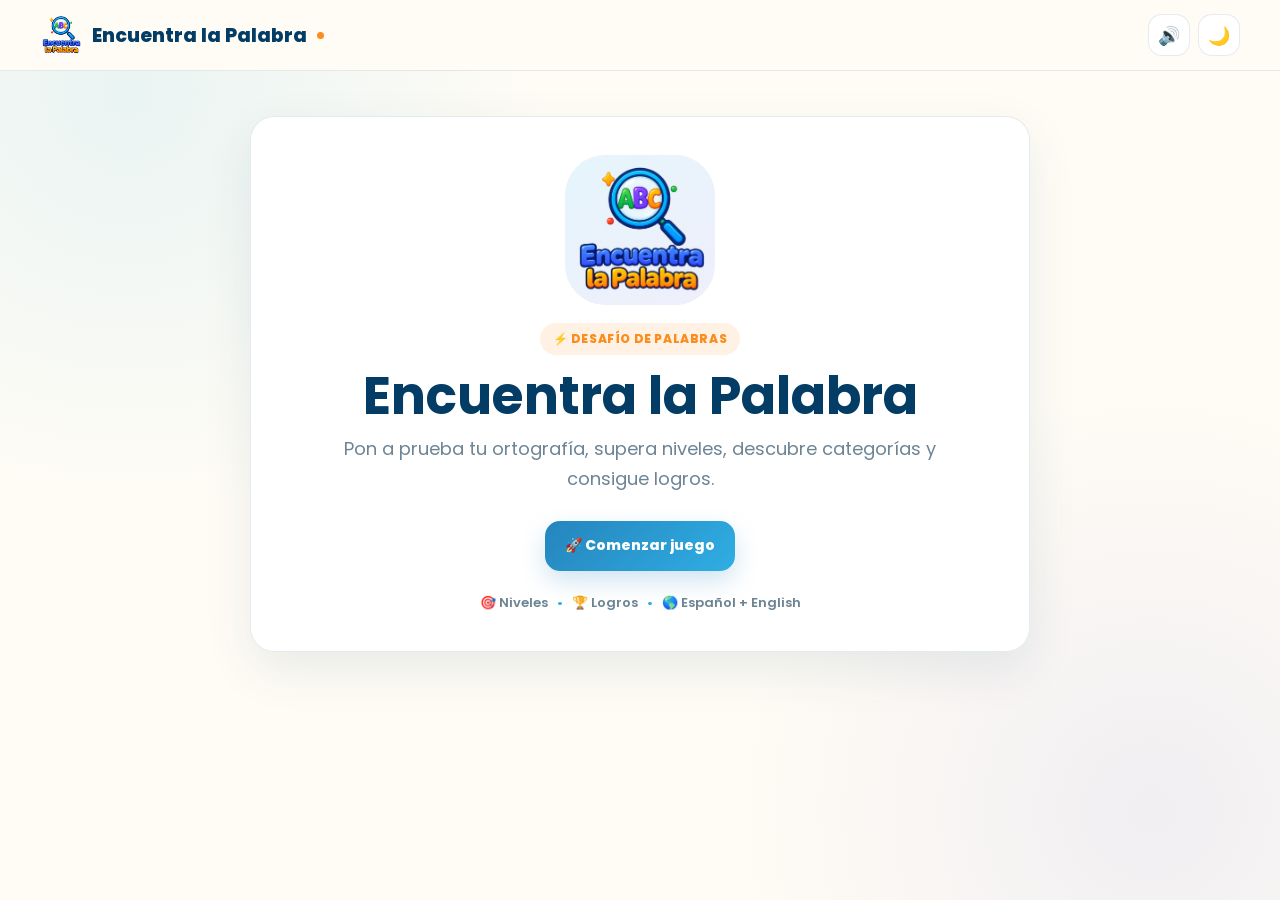
==== commit a0ba96f8: "Update index.html" ====
--- a/index.html
+++ b/index.html
@@ -1792,273 +1792,173 @@
     z-index:99999;
     display:none;
     align-items:center;
-    justify-content:flex-start;
+    justify-content:center;
     pointer-events:none;
     overflow:hidden;
     background:transparent;
 }
 
-#estrella.visible{
-    display:flex;
-}
-
-.estrella-fallback{
-    display:block;
-    font-size:clamp(82px,11vw,145px);
-    line-height:1;
-    filter:drop-shadow(0 5px 12px rgba(245,158,11,.35));
-    user-select:none;
-}
+#estrella.visible{display:flex;}
 
 .estrella-contenido{
-    position:absolute;
-    left:0;
-    top:50%;
-    width:max-content;
+    position:relative;
+    width:min(88vw,360px);
     text-align:center;
     opacity:0;
-    transform:translate3d(-190px,-50%,0) scale(.45);
-    transform-origin:center center;
+    transform:scale(.65);
+    transform-origin:center;
     will-change:transform,opacity;
-    backface-visibility:hidden;
-    -webkit-backface-visibility:hidden;
 }
 
 .estrella-icon{
     display:block;
-    width:clamp(82px,11vw,145px);
-    height:clamp(82px,11vw,145px);
+    width:clamp(90px,20vw,150px);
+    height:clamp(90px,20vw,150px);
     object-fit:contain;
-    margin:0 auto;
-    transform-origin:center center;
+    margin:0 auto 10px;
+    transform-origin:center;
     will-change:transform,opacity;
-    backface-visibility:hidden;
-    -webkit-backface-visibility:hidden;
-    filter:drop-shadow(0 5px 12px rgba(245,158,11,.35));
+    filter:drop-shadow(0 5px 14px rgba(245,158,11,.38));
     user-select:none;
     -webkit-user-drag:none;
 }
 
 .estrella-texto{
-    margin-top:7px;
-    color:var(--gold);
-    font-size:clamp(16px,3vw,24px);
+    font-size:clamp(24px,5vw,38px);
     font-weight:800;
-    text-shadow:0 3px 14px rgba(245,184,0,.22);
-    white-space:nowrap;
-}
-
-/*
-   Recorrido real de borde a borde.
-   La estrella sale completamente por la izquierda,
-   cruza toda la pantalla y sale completamente por la derecha.
-*/
+    line-height:1.1;
+    color:#f59e0b;
+    text-shadow:0 3px 16px rgba(245,158,11,.28);
+    opacity:0;
+}
+
 .estrella-animar .estrella-contenido{
-    animation:estrellaRecorrido 3.8s cubic-bezier(.22,.72,.18,1) forwards;
+    animation:estrellaCentro 2.7s cubic-bezier(.2,.8,.2,1) forwards;
 }
 
 .estrella-animar .estrella-icon{
-    animation:estrellaGiro720 3.8s cubic-bezier(.2,.8,.2,1) forwards;
+    animation:estrellaGiroCentro 2.7s cubic-bezier(.2,.8,.2,1) forwards,
+              estrellaBrilloCentro .65s ease-in-out .15s infinite alternate;
 }
 
 .estrella-animar .estrella-texto{
-    animation:textoPremio 3.8s ease forwards;
-}
-
-@keyframes estrellaRecorrido{
-    0%{
-        opacity:0;
-        transform:translate3d(-190px,-50%,0) scale(.45) rotate(-4deg);
-    }
-    7%{
-        opacity:1;
-        transform:translate3d(5vw,-50%,0) scale(.82) rotate(3deg);
-    }
-    16%{
-        opacity:1;
-        transform:translate3d(16vw,calc(-50% - 20px),0) scale(1.02) rotate(-2deg);
-    }
-    25%{
-        transform:translate3d(27vw,calc(-50% + 12px),0) scale(.96) rotate(2deg);
-    }
-    35%{
-        transform:translate3d(38vw,calc(-50% - 14px),0) scale(1.04) rotate(-2deg);
-    }
-    45%{
-        transform:translate3d(50vw,calc(-50% + 8px),0) scale(.98) rotate(1deg);
-    }
-    55%{
-        transform:translate3d(61vw,calc(-50% - 13px),0) scale(1.04) rotate(-2deg);
-    }
-    65%{
-        transform:translate3d(72vw,calc(-50% + 10px),0) scale(.98) rotate(2deg);
-    }
-    75%{
-        transform:translate3d(83vw,calc(-50% - 12px),0) scale(1.02) rotate(-2deg);
-    }
-    88%{
-        opacity:1;
-        transform:translate3d(94vw,-50%,0) scale(.88) rotate(2deg);
-    }
-    100%{
-        opacity:0;
-        transform:translate3d(calc(100vw + 190px),-50%,0) scale(.48) rotate(0deg);
-    }
-}
-
-@keyframes estrellaGiro720{
-    0%{
-        opacity:0;
-        transform:rotate(0deg) scale(.55);
-    }
-    10%{
-        opacity:1;
-        transform:rotate(90deg) scale(1.08);
-    }
-    25%{
-        transform:rotate(180deg) scale(.96);
-    }
-    37.5%{
-        transform:rotate(270deg) scale(1.05);
-    }
-    50%{
-        transform:rotate(360deg) scale(.98);
-    }
-    62.5%{
-        transform:rotate(450deg) scale(1.05);
-    }
-    75%{
-        transform:rotate(540deg) scale(.98);
-    }
-    87.5%{
-        transform:rotate(630deg) scale(1.03);
-    }
-    96%{
-        opacity:1;
-        transform:rotate(690deg) scale(.94);
-    }
-    100%{
-        opacity:0;
-        transform:rotate(720deg) scale(.72);
-    }
-}
-
-@keyframes textoPremio{
-    0%,8%{
-        opacity:0;
-        transform:translateY(8px) scale(.8);
-    }
-    15%,78%{
-        opacity:1;
-        transform:translateY(0) scale(1);
-    }
-    100%{
-        opacity:0;
-        transform:translateY(-5px) scale(.88);
-    }
+    animation:textoPremioCentro 2.7s ease forwards;
+}
+
+@keyframes estrellaCentro{
+    0%{opacity:0;transform:scale(.45);}
+    12%{opacity:1;transform:scale(1.08);}
+    22%{opacity:1;transform:scale(.96);}
+    32%{opacity:1;transform:scale(1.03);}
+    45%,72%{opacity:1;transform:scale(1);}
+    88%{opacity:.7;transform:scale(.97);}
+    100%{opacity:0;transform:scale(.82);}
+}
+
+@keyframes estrellaGiroCentro{
+    0%{opacity:0;transform:rotate(0deg) scale(.55);}
+    10%{opacity:1;transform:rotate(90deg) scale(1.08);}
+    25%{transform:rotate(180deg) scale(.96);}
+    37.5%{transform:rotate(270deg) scale(1.05);}
+    50%{transform:rotate(360deg) scale(.98);}
+    62.5%{transform:rotate(450deg) scale(1.05);}
+    75%{transform:rotate(540deg) scale(.98);}
+    87.5%{transform:rotate(630deg) scale(1.03);}
+    96%{opacity:1;transform:rotate(690deg) scale(.94);}
+    100%{opacity:0;transform:rotate(720deg) scale(.72);}
+}
+
+@keyframes estrellaBrilloCentro{
+    from{filter:drop-shadow(0 4px 8px rgba(245,158,11,.22));}
+    to{filter:drop-shadow(0 0 22px rgba(245,158,11,.72));}
+}
+
+@keyframes textoPremioCentro{
+    0%,8%{opacity:0;transform:translateY(8px) scale(.82);}
+    15%,78%{opacity:1;transform:translateY(0) scale(1);}
+    100%{opacity:0;transform:translateY(-5px) scale(.9);}
 }
 
 /* =====================================================
    EFECTO DE ERROR
 ====================================================== */
-
 #efecto-error{
     position:fixed;
     inset:0;
-    width:100vw;
-    height:100vh;
+    width:100%;
+    height:100%;
     z-index:99998;
     pointer-events:none;
     opacity:0;
-    background:rgba(239,68,68,.24);
-    box-shadow:inset 0 0 0 5px rgba(239,68,68,.18);
+    background:rgba(239,68,68,.20);
+    box-shadow:inset 0 0 0 4px rgba(239,68,68,.14);
+}
+
+/* El teclado virtual nunca recibe el flash rojo. */
+body.keyboard-open #efecto-error{
+    display:none !important;
 }
 
 #efecto-error.error-activo{
-    animation:flashError .48s ease-out forwards;
-}
-
-#game-container.error-temblando{
-    animation:errorShake .45s ease-out;
+    animation:flashError .42s ease-out forwards;
 }
 
 @keyframes flashError{
     0%{opacity:0;}
-    12%{opacity:1;}
-    30%{opacity:.78;}
-    52%{opacity:.42;}
-    72%{opacity:.18;}
+    18%{opacity:.9;}
+    42%{opacity:.48;}
+    70%{opacity:.18;}
     100%{opacity:0;}
 }
 
+/* Temblor independiente del transform del contenedor */
+#game-container.error-temblando{
+    animation:errorShake .42s ease-out;
+}
+
 @keyframes errorShake{
-    0%,100%{transform:translate3d(0,0,0);}
-    12%{transform:translate3d(-9px,0,0);}
-    24%{transform:translate3d(9px,0,0);}
-    36%{transform:translate3d(-7px,0,0);}
-    48%{transform:translate3d(7px,0,0);}
-    60%{transform:translate3d(-5px,0,0);}
-    72%{transform:translate3d(5px,0,0);}
-    84%{transform:translate3d(-2px,0,0);}
+    0%,100%{left:0;}
+    12%{left:-7px;}
+    24%{left:7px;}
+    36%{left:-6px;}
+    48%{left:6px;}
+    60%{left:-4px;}
+    72%{left:4px;}
+    84%{left:-2px;}
 }
 
 @media(max-width:600px){
-    .estrella-contenido{
-        transform:translate3d(-130px,-50%,0) scale(.42);
-    }
-
-    .estrella-animar .estrella-contenido{
-        animation-duration:4.2s;
-    }
-
-    .estrella-animar .estrella-icon{
-        animation-duration:4.2s;
-    }
-
-    .estrella-animar .estrella-texto{
-        animation-duration:4.2s;
-    }
+    .estrella-contenido{width:90vw;}
 }
 
 @media(prefers-reduced-motion:reduce){
+    /* No anulamos estas dos señales del juego: son retroalimentación funcional. */
+    #efecto-error.error-activo{
+        animation:flashError .42s ease-out forwards;
+    }
+
     #game-container.error-temblando{
-        animation:none;
-    }
-
-    #efecto-error.error-activo{
-        animation:flashError .5s ease-out forwards;
-    }
-
-    /* No desactivamos la celebración: hacemos una versión ligera. */
-    .estrella-animar .estrella-contenido{
-        animation:estrellaRecorridoReducido 2.2s linear forwards;
-    }
-
-    .estrella-animar .estrella-icon{
-        animation:estrellaGiroReducido 2.2s linear forwards;
-    }
-
-    .estrella-animar .estrella-texto{
-        animation:textoPremio 2.2s ease forwards;
-    }
-}
-
-@keyframes estrellaRecorridoReducido{
-    0%{opacity:0;transform:translate3d(-130px,-50%,0) scale(.55);}
-    12%{opacity:1;}
-    88%{opacity:1;}
-    100%{opacity:0;transform:translate3d(calc(100vw + 130px),-50%,0) scale(.65);}
-}
-
-@keyframes estrellaGiroReducido{
-    0%{opacity:0;transform:rotate(0deg) scale(.65);}
-    10%{opacity:1;}
-    100%{opacity:0;transform:rotate(720deg) scale(.8);}
-}
+        animation:errorShake .42s ease-out;
+    }
+
+    #estrella.estrella-animar .estrella-contenido{
+        animation:estrellaCentro 2.7s ease-out forwards;
+    }
+
+    #estrella.estrella-animar .estrella-icon{
+        animation:estrellaGiroCentro 2.7s ease-out forwards;
+    }
+
+    #estrella.estrella-animar .estrella-texto{
+        animation:textoPremioCentro 2.7s ease-out forwards;
+    }
+}
+
 
 /* =====================================================
    FIN ESTRELLA / ERROR
 ====================================================== */
+
 
 /* =====================================================
    RESULTADO FINAL
@@ -3227,6 +3127,24 @@
 
     }
 
+}
+
+
+/* =====================================================
+   ANIMACIONES DE FEEDBACK — FORZADAS TAMBIÉN CON REDUCED MOTION
+   Se controlan principalmente desde JavaScript para que funcionen
+   en PC y móvil incluso si el sistema limita las animaciones CSS.
+===================================================== */
+#estrella.estrella-animar .estrella-contenido,
+#estrella.estrella-animar .estrella-icon,
+#estrella.estrella-animar .estrella-texto,
+#efecto-error.error-activo,
+#game-container.error-temblando{
+    animation:none !important;
+}
+
+#game-container{
+    position:relative;
 }
 
 </style>
@@ -3536,7 +3454,7 @@
 
             <p>
                 Comienza directamente.
-                30 segundos iniciales y +5 segundos
+                30 segundos iniciales y +7 segundos
                 por cada acierto.
             </p>
 
@@ -4134,13 +4052,11 @@
         <img
             class="estrella-icon"
             src="img/estrella.png"
-            alt="⭐"
-            onerror="this.removeAttribute('src'); this.style.objectFit='contain'; this.style.display='none'; this.parentElement.insertAdjacentHTML('afterbegin', '<span class=\"estrella-fallback\">⭐</span>');"
-            draggable="false"
+            alt=""
         >
 
         <div class="estrella-texto">
-            ¡Excelente!
+            ¡Felicitaciones!
         </div>
 
     </div>
@@ -4197,15 +4113,32 @@
 
 };
 
+/* =========================================================
+   DATOS POR CUENTA — FIREBASE REALTIME DATABASE
+========================================================= */
+
+let userUid=null;
+let userEmail=null;
+let sincronizacionLista=false;
+let sincronizacionEnCurso=false;
+
+/*
+   Si tu Realtime Database usa una URL regional personalizada,
+   puedes colocarla aquí. Si queda vacía, se intenta la URL
+   predeterminada <PROJECT_ID>-default-rtdb.firebaseio.com.
+*/
+const FIREBASE_DATABASE_URL="";
+
 
 const NIVELES_POR_CATEGORIA=5;
 
 const PALABRAS_POR_NIVEL=10;
 
 const OBJETIVO_CONTRARRELOJ=100;
-const MAX_TIEMPO_CONTRARRELOJ=50;
+const TIEMPO_INICIAL_CONTRARRELOJ=100;
+const MAX_TIEMPO_CONTRARRELOJ=100;
 const BONO_CONTRARRELOJ=5;
-const INTERVALO_BONO_CONTRARRELOJ=1000;
+const UMBRAL_BONO_CONTRARRELOJ=10;
 
 
 /* =========================================================
@@ -4235,10 +4168,10 @@
     contrarreloj:{
         nombre:"Contrarreloj",
         icono:"⚡",
-        tiempo:30,
+        tiempo:100,
         vidas:0,
         descripcion:
-            "30 segundos · +5 segundos por acierto · máximo 50 segundos"
+            "100 segundos · +5 segundos cuando quedan menos de 10"
     }
 
 };
@@ -4661,9 +4594,9 @@
 
 let bloqueado=false;
 
-let tiempo=30;
-
-let tiempoMaximo=30;
+let tiempo=TIEMPO_INICIAL_CONTRARRELOJ;
+
+let tiempoMaximo=TIEMPO_INICIAL_CONTRARRELOJ;
 
 let intervalo=null;
 
@@ -4678,7 +4611,6 @@
 let juegoContrarreloj=false;
 
 let countdownTimeout=null;
-let ultimoBonoContrarreloj=0;
 
 
 /* =========================================================
@@ -5445,7 +5377,15 @@
         userToken=
             data.idToken;
 
+        userUid=
+            data.localId || null;
+
+        userEmail=
+            data.email || email;
+
         limpiarFormularioAuth();
+
+        await cargarDatosCuenta();
 
         mostrarLobby();
 
@@ -5468,6 +5408,9 @@
 function cerrarSesion(){
 
     userToken=null;
+    userUid=null;
+    userEmail=null;
+    sincronizacionLista=false;
 
     detenerCronometro();
 
@@ -5973,16 +5916,253 @@
 
 
 /* =========================================================
+   SINCRONIZACIÓN POR CUENTA
+========================================================= */
+
+function decodificarToken(token){
+
+    try{
+
+        const parte=
+            String(token || "").split(".")[1];
+
+        if(!parte){
+            return {};
+        }
+
+        const normalizado=
+            parte.replace(/-/g,"+").replace(/_/g,"/");
+
+        return JSON.parse(
+            decodeURIComponent(
+                atob(normalizado.padEnd(
+                    normalizado.length+
+                    (4-normalizado.length%4)%4,
+                    "="
+                ))
+                .split("")
+                .map(c=>"%"+c.charCodeAt(0).toString(16).padStart(2,"0"))
+                .join("")
+            )
+        );
+
+    }
+
+    catch{
+        return {};
+    }
+
+}
+
+
+function obtenerProyectoFirebase(){
+
+    const datos=
+        decodificarToken(userToken);
+
+    return datos.aud || "";
+
+}
+
+
+function obtenerUrlBaseDatabase(){
+
+    if(FIREBASE_DATABASE_URL){
+
+        return FIREBASE_DATABASE_URL.replace(/\/$/,"");
+
+    }
+
+    const proyecto=
+        obtenerProyectoFirebase();
+
+    if(!proyecto){
+        return "";
+    }
+
+    return `https://${proyecto}-default-rtdb.firebaseio.com`;
+
+}
+
+
+function obtenerUrlDatosCuenta(){
+
+    const base=
+        obtenerUrlBaseDatabase();
+
+    if(!base || !userUid || !userToken){
+        return "";
+    }
+
+    return `${base}/usuarios/${encodeURIComponent(userUid)}/encuentraLaPalabra.json?auth=${encodeURIComponent(userToken)}`;
+
+}
+
+
+function paqueteDatosCuenta(){
+
+    return {
+        progress:leerProgreso(),
+        history:leerHistorial(),
+        achievements:leerLogros(),
+        updatedAt:Date.now()
+    };
+
+}
+
+
+async function sincronizarDatosCuenta(){
+
+    const url=
+        obtenerUrlDatosCuenta();
+
+    if(!url || sincronizacionEnCurso){
+        return;
+    }
+
+    sincronizacionEnCurso=true;
+
+    try{
+
+        const response=
+            await fetch(
+                url,
+                {
+                    method:"PUT",
+                    headers:{
+                        "Content-Type":"application/json"
+                    },
+                    body:JSON.stringify(
+                        paqueteDatosCuenta()
+                    )
+                }
+            );
+
+        sincronizacionLista=response.ok;
+
+    }
+
+    catch{
+
+        sincronizacionLista=false;
+
+    }
+
+    finally{
+        sincronizacionEnCurso=false;
+    }
+
+}
+
+
+function programarSincronizacion(){
+
+    if(!userUid || !userToken){
+        return;
+    }
+
+    clearTimeout(programarSincronizacion.timer);
+
+    programarSincronizacion.timer=
+        setTimeout(
+            ()=>sincronizarDatosCuenta(),
+            250
+        );
+
+}
+
+
+async function cargarDatosCuenta(){
+
+    if(!userUid || !userToken){
+        return;
+    }
+
+    /*
+       Primero cargamos los datos de la cuenta desde la nube.
+       Si todavía no existen, usamos los datos locales de esa
+       cuenta y los subimos para crear su copia inicial.
+    */
+
+    const url=
+        obtenerUrlDatosCuenta();
+
+    if(!url){
+        return;
+    }
+
+    try{
+
+        const response=
+            await fetch(url);
+
+        if(response.ok){
+
+            const remoto=
+                await response.json();
+
+            if(remoto && typeof remoto==="object"){
+
+                localStorage.setItem(
+                    claveLocalCuenta(STORAGE.progress),
+                    JSON.stringify(remoto.progress || {})
+                );
+
+                localStorage.setItem(
+                    claveLocalCuenta(STORAGE.history),
+                    JSON.stringify(remoto.history || [])
+                );
+
+                localStorage.setItem(
+                    claveLocalCuenta(STORAGE.achievements),
+                    JSON.stringify(remoto.achievements || [])
+                );
+
+                sincronizacionLista=true;
+
+                return;
+
+            }
+
+        }
+
+        if(response.status===404){
+
+            await sincronizarDatosCuenta();
+
+        }
+
+    }
+
+    catch{
+
+        sincronizacionLista=false;
+
+    }
+
+}
+
+
+/* =========================================================
    PROGRESO
 ========================================================= */
 
+function claveLocalCuenta(base){
+
+    return userUid
+        ? `${base}_${userUid}`
+        : base;
+
+}
+
+
 function leerProgreso(){
 
     try{
 
         return JSON.parse(
             localStorage.getItem(
-                STORAGE.progress
+                claveLocalCuenta(STORAGE.progress)
             )
         ) || {};
 
@@ -6000,9 +6180,11 @@
 function guardarProgreso(data){
 
     localStorage.setItem(
-        STORAGE.progress,
+        claveLocalCuenta(STORAGE.progress),
         JSON.stringify(data)
     );
+
+    programarSincronizacion();
 
 }
 
@@ -6906,11 +7088,9 @@
 
     contrarrelojNivel=1;
 
-    ultimoBonoContrarreloj=0;
-
-    tiempo=30;
-
-    tiempoMaximo=30;
+    tiempo=TIEMPO_INICIAL_CONTRARRELOJ;
+
+    tiempoMaximo=TIEMPO_INICIAL_CONTRARRELOJ;
 
     bloqueado=true;
 
@@ -7291,9 +7471,8 @@
     detenerCronometro();
 
     /*
-        El tiempo real puede subir a 35, 40,
-        45... pero visualmente el círculo
-        toma 30 segundos como referencia.
+        Contrarreloj comienza con 100 segundos.
+        El círculo representa siempre el máximo de 100.
     */
 
     tiempoMaximo=30;
@@ -7628,7 +7807,7 @@
         resultado.textContent=
             juegoContrarreloj
             ?
-            "✓ ¡Correcto! +5 segundos"
+            "✓ ¡Correcto!"
             :
             "✓ ¡Respuesta correcta!";
 
@@ -7640,18 +7819,15 @@
             contrarrelojAciertos++;
 
             /*
-                Bono controlado:
-                 +5 segundos, como máximo una vez
-                por segundo y sin superar 50 segundos.
+                Bono de emergencia:
+                solamente cuando quedan menos de 10 segundos.
+                Cada acierto en esa zona devuelve +5 segundos,
+                sin superar los 100 segundos.
             */
-            const ahora=
-                performance.now();
-
             let bonoAplicado=0;
 
             if(
-                ahora-ultimoBonoContrarreloj >=
-                INTERVALO_BONO_CONTRARRELOJ
+                tiempo<UMBRAL_BONO_CONTRARRELOJ
             ){
 
                 const tiempoAntes=tiempo;
@@ -7664,8 +7840,6 @@
 
                 bonoAplicado=
                     tiempo-tiempoAntes;
-
-                ultimoBonoContrarreloj=ahora;
 
             }
 
@@ -7905,60 +8079,103 @@
 
 function mostrarPremio(){
 
-    const estrella=
-        document.getElementById(
-            "estrella"
-        );
-
-    if(!estrella){
-        return;
-    }
-
-    clearTimeout(
-        premioTimeout
-    );
+    const estrella=document.getElementById("estrella");
+    if(!estrella) return;
+
+    clearTimeout(premioTimeout);
+
+    const contenido=estrella.querySelector(".estrella-contenido");
+    const icono=estrella.querySelector(".estrella-icon");
+    const texto=estrella.querySelector(".estrella-texto");
+
+    estrella.classList.remove("visible","estrella-animar");
+    if(contenido) contenido.getAnimations().forEach(a=>a.cancel());
+    if(icono) icono.getAnimations().forEach(a=>a.cancel());
+    if(texto) texto.getAnimations().forEach(a=>a.cancel());
+
+    if(contenido){
+        contenido.style.opacity="0";
+        contenido.style.transform="scale(.45)";
+    }
+    if(icono){
+        icono.style.opacity="0";
+        icono.style.transform="rotate(0deg) scale(.55)";
+        icono.style.filter="drop-shadow(0 4px 8px rgba(245,158,11,.22))";
+    }
+    if(texto){
+        texto.style.opacity="0";
+        texto.style.transform="translateY(8px) scale(.82)";
+    }
+
+    estrella.classList.add("visible","estrella-animar");
 
     /*
-        Reiniciamos la animación completamente.
-        Esto permite que la estrella vuelva a girar
-        desde 0° aunque haya aparecido hace poco.
+       Web Animations API: no depende de @media(prefers-reduced-motion).
+       La estrella permanece en el centro y hace exactamente 720°.
     */
-    estrella.classList.remove(
-        "visible",
-        "estrella-animar"
-    );
-
-    void estrella.offsetWidth;
-
-    estrella.classList.add(
-        "visible",
-        "estrella-animar"
-    );
-
-    const contenido=
-        estrella.querySelector(
-            ".estrella-contenido"
-        );
-
     if(contenido){
-        contenido.onanimationend=
-            event=>{
-                if(event.animationName===
-                    "estrellaRecorrido" ||
-                    event.animationName===
-                    "estrellaRecorridoReducido"
-                ){
-                    ocultarPremio();
-                }
-            };
-    }
-
-    premioTimeout=
-        setTimeout(
-            ocultarPremio,
-            4400
-        );
-
+        contenido.animate([
+            {opacity:0, transform:"scale(.45)"},
+            {opacity:1, transform:"scale(1.08)", offset:.12},
+            {opacity:1, transform:"scale(.96)", offset:.22},
+            {opacity:1, transform:"scale(1.03)", offset:.32},
+            {opacity:1, transform:"scale(1)", offset:.45},
+            {opacity:1, transform:"scale(1)", offset:.72},
+            {opacity:.7, transform:"scale(.97)", offset:.88},
+            {opacity:0, transform:"scale(.82)"}
+        ],{
+            duration:2700,
+            easing:"cubic-bezier(.2,.8,.2,1)",
+            fill:"forwards"
+        });
+    }
+
+    if(icono){
+        icono.animate([
+            {opacity:0, transform:"rotate(0deg) scale(.55)"},
+            {opacity:1, transform:"rotate(90deg) scale(1.08)", offset:.10},
+            {opacity:1, transform:"rotate(180deg) scale(.96)", offset:.25},
+            {opacity:1, transform:"rotate(270deg) scale(1.05)", offset:.375},
+            {opacity:1, transform:"rotate(360deg) scale(.98)", offset:.50},
+            {opacity:1, transform:"rotate(450deg) scale(1.05)", offset:.625},
+            {opacity:1, transform:"rotate(540deg) scale(.98)", offset:.75},
+            {opacity:1, transform:"rotate(630deg) scale(1.03)", offset:.875},
+            {opacity:1, transform:"rotate(690deg) scale(.94)", offset:.96},
+            {opacity:0, transform:"rotate(720deg) scale(.72)"}
+        ],{
+            duration:2700,
+            easing:"cubic-bezier(.2,.8,.2,1)",
+            fill:"forwards"
+        });
+
+        icono.animate([
+            {filter:"drop-shadow(0 4px 8px rgba(245,158,11,.22))"},
+            {filter:"drop-shadow(0 0 22px rgba(245,158,11,.72))", offset:.5},
+            {filter:"drop-shadow(0 4px 8px rgba(245,158,11,.22))"}
+        ],{
+            duration:650,
+            delay:150,
+            iterations:4,
+            direction:"alternate",
+            easing:"ease-in-out",
+            fill:"both"
+        });
+    }
+
+    if(texto){
+        texto.animate([
+            {opacity:0, transform:"translateY(8px) scale(.82)"},
+            {opacity:1, transform:"translateY(0) scale(1)", offset:.15},
+            {opacity:1, transform:"translateY(0) scale(1)", offset:.78},
+            {opacity:0, transform:"translateY(-5px) scale(.9)"}
+        ],{
+            duration:2700,
+            easing:"ease",
+            fill:"forwards"
+        });
+    }
+
+    premioTimeout=setTimeout(ocultarPremio,3200);
 }
 
 
@@ -7990,60 +8207,66 @@
 ========================================================= */
 
 function mostrarEfectoError(){
-
-    const efecto=
-        document.getElementById(
-            "efecto-error"
-        );
-
-    const game=
-        document.getElementById(
-            "game-container"
-        );
-
-    /*
-        Reiniciamos ambos efectos para que
-        funcionen incluso en errores consecutivos.
-        El temblor se aplica únicamente al juego.
-    */
-    if(efecto){
-
-        efecto.classList.remove(
-            "error-activo"
-        );
-
+    const efecto=document.getElementById("efecto-error");
+    const game=document.getElementById("game-container");
+
+    const tecladoAbierto=
+        document.body.classList.contains("keyboard-open") ||
+        (window.visualViewport && window.innerWidth<=600 &&
+         window.visualViewport.height < window.innerHeight*.78);
+
+    if(efecto && !tecladoAbierto){
+        efecto.classList.remove("error-activo");
         void efecto.offsetWidth;
-
-        efecto.classList.add(
-            "error-activo"
-        );
-
+        efecto.classList.add("error-activo");
+
+        /* Flash rojo con Web Animations API, sin depender de CSS. */
+        efecto.animate([
+            {opacity:0},
+            {opacity:.9, offset:.18},
+            {opacity:.48, offset:.42},
+            {opacity:.18, offset:.70},
+            {opacity:0}
+        ],{
+            duration:420,
+            easing:"ease-out",
+            fill:"forwards"
+        });
     }
 
     if(game){
-
-        game.classList.remove(
-            "error-temblando"
-        );
-
-        void game.offsetWidth;
-
-        game.classList.add(
-            "error-temblando"
-        );
-
-        setTimeout(
-            ()=>{
-                game.classList.remove(
-                    "error-temblando"
-                );
-            },
-            500
-        );
-
-    }
-
-}
+        if(game._errorShakeAnimation){
+            game._errorShakeAnimation.cancel();
+        }
+
+        /*
+           Temblor real con transform. Antes se usaba `left`, pero un
+           elemento estático puede ignorarlo; transform sí funciona en PC
+           y móvil y no necesita cambiar el layout.
+        */
+        game._errorShakeAnimation=game.animate([
+            {transform:"translate3d(0,0,0)"},
+            {transform:"translate3d(-8px,0,0)", offset:.12},
+            {transform:"translate3d(8px,0,0)", offset:.24},
+            {transform:"translate3d(-7px,0,0)", offset:.36},
+            {transform:"translate3d(7px,0,0)", offset:.48},
+            {transform:"translate3d(-5px,0,0)", offset:.60},
+            {transform:"translate3d(5px,0,0)", offset:.72},
+            {transform:"translate3d(-3px,0,0)", offset:.84},
+            {transform:"translate3d(0,0,0)"}
+        ],{
+            duration:480,
+            easing:"ease-out",
+            fill:"forwards"
+        });
+
+        game._errorShakeAnimation.onfinish=()=>{
+            game.style.transform="";
+            game.classList.remove("error-temblando");
+        };
+    }
+}
+
 
 
 /* =========================================================
@@ -8294,7 +8517,7 @@
 
         return JSON.parse(
             localStorage.getItem(
-                STORAGE.history
+                claveLocalCuenta(STORAGE.history)
             )
         ) || [];
 
@@ -8359,11 +8582,13 @@
     });
 
     localStorage.setItem(
-        STORAGE.history,
+        claveLocalCuenta(STORAGE.history),
         JSON.stringify(
             historial
         )
     );
+
+    programarSincronizacion();
 
 }
 
@@ -8577,8 +8802,10 @@
     }
 
     localStorage.removeItem(
-        STORAGE.history
+        claveLocalCuenta(STORAGE.history)
     );
+
+    programarSincronizacion();
 
     renderHistorial();
 
@@ -9185,7 +9412,7 @@
 
         return JSON.parse(
             localStorage.getItem(
-                STORAGE.achievements
+                claveLocalCuenta(STORAGE.achievements)
             )
         ) || [];
 
@@ -9205,9 +9432,11 @@
 ){
 
     localStorage.setItem(
-        STORAGE.achievements,
+        claveLocalCuenta(STORAGE.achievements),
         JSON.stringify(datos)
     );
+
+    programarSincronizacion();
 
 }
 
@@ -9703,4 +9932,4 @@
 </script>
 
 </body>
-</html>+</html>
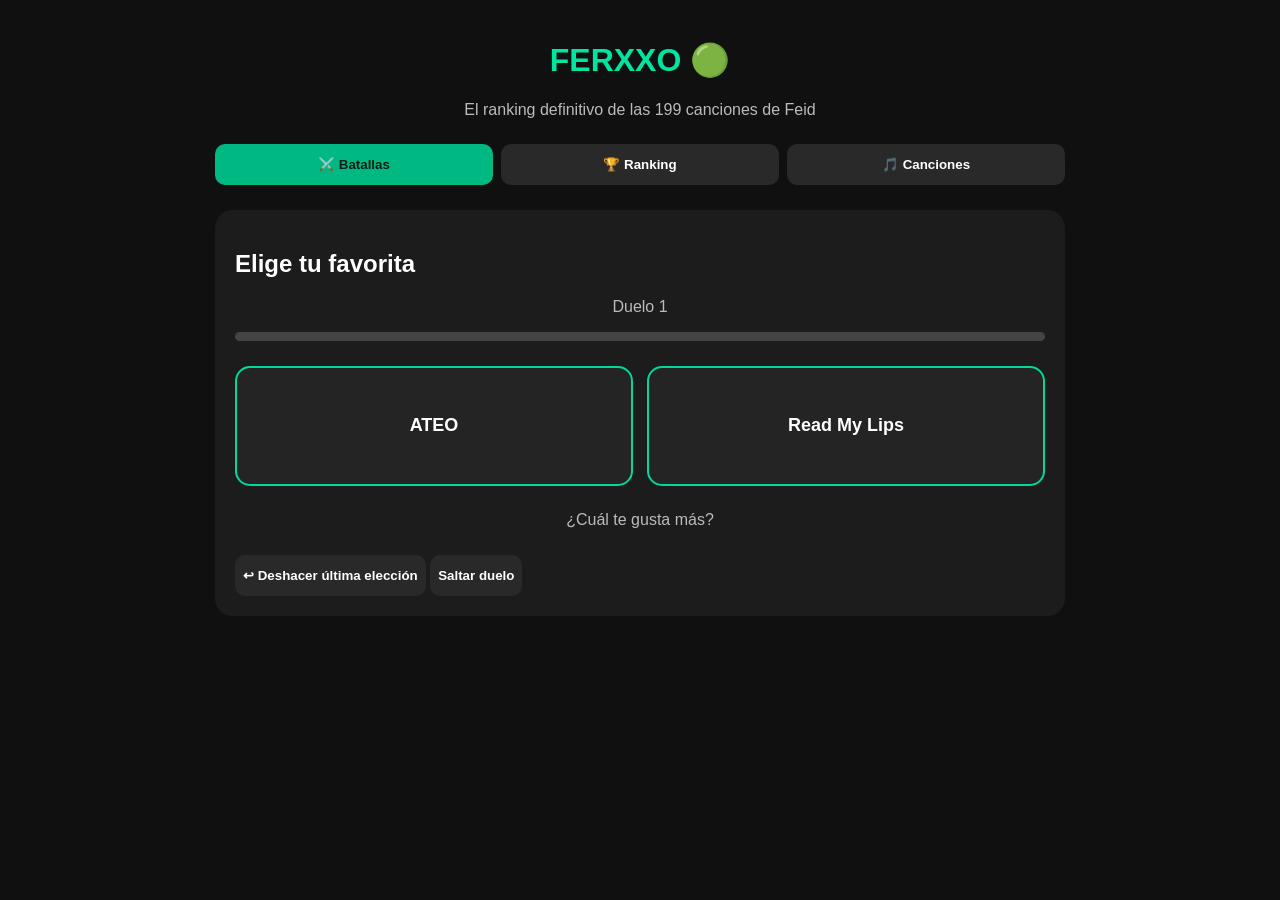
==== commit 38b459f4: "Create index.html" ====
--- a/index.html
+++ b/index.html
@@ -1,9935 +1,323 @@
-<!DOCTYPE html>
-<html lang="es">
-
-<head>
-
-<meta charset="UTF-8">
-
-<meta
-    name="viewport"
-    content="width=device-width, initial-scale=1.0, viewport-fit=cover"
->
-
-<meta
-    name="theme-color"
-    id="theme-color"
-    content="#033D65"
->
-
-<meta
-    name="apple-mobile-web-app-capable"
-    content="yes"
->
-
-<meta
-    name="apple-mobile-web-app-status-bar-style"
-    content="default"
->
-
-<meta
-    name="apple-mobile-web-app-title"
-    content="Encuentra la Palabra"
->
-
-<title>Encuentra la Palabra</title>
-
-
-<!-- =====================================================
-     FUENTE
-====================================================== -->
-
-<link rel="preconnect" href="https://fonts.googleapis.com">
-
-<link rel="preconnect" href="https://fonts.gstatic.com" crossorigin>
-
-<link
-    href="https://fonts.googleapis.com/css2?family=Poppins:wght@400;500;600;700;800&display=swap"
-    rel="stylesheet"
->
-
-
-<style>
-
-/* =====================================================
-   VARIABLES
-====================================================== */
-
-:root{
-
-    --navy:#033D65;
-    --blue:#2585BD;
-    --cyan:#2FAEE3;
-    --green:#25BA77;
-    --purple:#6464D6;
-    --orange:#FA8D1E;
-    --coral:#F04B38;
-    --gold:#F5B800;
-
-    --bg:#FFFCF5;
-    --surface:#FFFFFF;
-    --surface-soft:#F4F8FA;
-    --surface-hover:#EDF6FA;
-
-    --text:#18384D;
-    --heading:#033D65;
-    --muted:#6D8494;
-
-    --border:rgba(3,61,101,.10);
-    --border-strong:rgba(3,61,101,.16);
-
-    --input-bg:#FFFFFF;
-    --input-text:#18384D;
-    --input-placeholder:#8DA0AD;
-
-    --shadow:0 18px 50px rgba(3,61,101,.09);
-    --shadow-soft:0 8px 24px rgba(3,61,101,.07);
-
-    --radius:24px;
-
-    --topbar-bg:rgba(255,252,245,.96);
-    --topbar-border:rgba(3,61,101,.10);
-
-    --timer-empty:rgba(3,61,101,.10);
-
-    --glass:rgba(255,255,255,.94);
-
-}
-
-
-html[data-theme="dark"]{
-
-    --bg:#071A28;
-    --surface:#0D2C41;
-    --surface-soft:#0A2638;
-    --surface-hover:#12384E;
-
-    --text:#F2FAFF;
-    --heading:#F5FBFF;
-    --muted:#AFC7D5;
-
-    --border:rgba(47,174,227,.16);
-    --border-strong:rgba(47,174,227,.24);
-
-    --input-bg:#092335;
-    --input-text:#F2FAFF;
-    --input-placeholder:#7894A5;
-
-    --shadow:0 20px 60px rgba(0,0,0,.30);
-    --shadow-soft:0 8px 25px rgba(0,0,0,.20);
-
-    --topbar-bg:rgba(7,26,40,.96);
-    --topbar-border:rgba(47,174,227,.16);
-
-    --timer-empty:rgba(47,174,227,.13);
-
-    --glass:rgba(13,44,65,.96);
-
-}
-
-
-/* =====================================================
-   RESET
-====================================================== */
-
-*{
-    box-sizing:border-box;
-}
-
-html{
-    min-height:100%;
-    scroll-behavior:smooth;
-}
-
-body{
-
-    margin:0;
-    min-height:100vh;
-
-    font-family:"Poppins",sans-serif;
-
-    background:
-        radial-gradient(
-            circle at 10% 10%,
-            rgba(47,174,227,.10),
-            transparent 30%
-        ),
-        radial-gradient(
-            circle at 90% 90%,
-            rgba(100,100,214,.09),
-            transparent 30%
-        ),
-        var(--bg);
-
-    color:var(--text);
-
-    transition:
-        background .25s ease,
-        color .25s ease;
-
-    overflow-x:hidden;
-
-}
-
-button,
-input{
-    font-family:inherit;
-}
-
-button{
-    -webkit-tap-highlight-color:transparent;
-}
-
-img{
-    max-width:100%;
-}
-
-
-/* =====================================================
-   UTILIDADES
-====================================================== */
-
-.hidden{
-    display:none !important;
-}
-
-.no-scroll{
-    overflow:hidden;
-}
-
-.container{
-
-    width:
-        min(
-            calc(100% - 32px),
-            900px
-        );
-
-    margin:
-        34px auto;
-
-    padding:
-        clamp(22px,4vw,38px);
-
-    background:var(--glass);
-
-    border:
-        1px solid var(--border);
-
-    border-radius:
-        var(--radius);
-
-    box-shadow:
-        var(--shadow);
-
-    animation:
-        screenIn .35s ease both;
-
-}
-
-@keyframes screenIn{
-
-    from{
-        opacity:0;
-        transform:translateY(10px);
-    }
-
-    to{
-        opacity:1;
-        transform:translateY(0);
-    }
-
-}
-
-
-/* =====================================================
-   TOPBAR
-====================================================== */
-
-.topbar{
-
-    position:sticky;
-
-    top:0;
-
-    z-index:500;
-
-    width:100%;
-
-    padding-top:
-        env(safe-area-inset-top);
-
-    background:
-        var(--topbar-bg);
-
-    border-bottom:
-        1px solid var(--topbar-border);
-
-    backdrop-filter:
-        blur(18px);
-
-    -webkit-backdrop-filter:
-        blur(18px);
-
-}
-
-.topbar-inner{
-
-    min-height:
-        70px;
-
-    width:
-        min(
-            calc(100% - 28px),
-            1200px
-        );
-
-    margin:auto;
-
-    display:flex;
-
-    align-items:center;
-
-    justify-content:space-between;
-
-    gap:18px;
-
-}
-
-.brand{
-
-    display:flex;
-
-    align-items:center;
-
-    gap:10px;
-
-    color:var(--heading);
-
-    font-weight:800;
-
-    font-size:
-        clamp(
-            15px,
-            2vw,
-            19px
-        );
-
-}
-
-.brand-logo{
-
-    width:42px;
-    height:42px;
-
-    object-fit:contain;
-
-}
-
-.brand-dot{
-
-    width:7px;
-    height:7px;
-
-    border-radius:50%;
-
-    background:var(--orange);
-
-}
-
-.top-actions{
-
-    display:flex;
-
-    align-items:center;
-
-    gap:8px;
-
-}
-
-.icon-btn{
-
-    width:42px;
-    height:42px;
-
-    border:1px solid var(--border);
-
-    background:var(--surface);
-
-    color:var(--text);
-
-    border-radius:14px;
-
-    cursor:pointer;
-
-    font-size:18px;
-
-    display:grid;
-
-    place-items:center;
-
-    transition:
-        transform .18s ease,
-        background .18s ease;
-
-}
-
-.icon-btn:hover{
-
-    transform:translateY(-2px);
-
-    background:
-        var(--surface-hover);
-
-}
-
-.icon-btn:active{
-
-    transform:scale(.95);
-
-}
-
-
-/* =====================================================
-   WELCOME
-====================================================== */
-
-#welcome-container{
-
-    max-width:780px;
-
-    text-align:center;
-
-    margin-top:45px;
-
-}
-
-.hero-logo-wrapper{
-
-    width:150px;
-    height:150px;
-
-    margin:0 auto 18px;
-
-    display:grid;
-    place-items:center;
-
-    border-radius:40px;
-
-    background:
-        linear-gradient(
-            145deg,
-            rgba(47,174,227,.12),
-            rgba(100,100,214,.10)
-        );
-
-}
-
-.hero-logo{
-
-    width:140px;
-    height:140px;
-
-    object-fit:contain;
-
-    animation:
-        floatLogo 4s ease-in-out infinite;
-
-}
-
-@keyframes floatLogo{
-
-    0%,
-    100%{
-        transform:translateY(0);
-    }
-
-    50%{
-        transform:translateY(-7px);
-    }
-
-}
-
-.badge{
-
-    display:inline-flex;
-
-    padding:
-        7px 13px;
-
-    border-radius:999px;
-
-    background:
-        rgba(250,141,30,.12);
-
-    color:
-        var(--orange);
-
-    font-size:12px;
-
-    font-weight:800;
-
-    letter-spacing:.05em;
-
-}
-
-#welcome-container h1{
-
-    margin:
-        14px 0 10px;
-
-    color:var(--heading);
-
-    font-size:
-        clamp(
-            36px,
-            7vw,
-            52px
-        );
-
-    line-height:1.05;
-
-}
-
-.welcome-description{
-
-    max-width:650px;
-
-    margin:
-        0 auto 26px;
-
-    color:var(--muted);
-
-    font-size:
-        clamp(
-            15px,
-            2.5vw,
-            18px
-        );
-
-    line-height:1.7;
-
-}
-
-.hero-meta{
-
-    margin-top:22px;
-
-    color:var(--muted);
-
-    font-size:13px;
-
-    font-weight:600;
-
-}
-
-.hero-meta span{
-
-    margin:0 6px;
-
-    color:var(--cyan);
-
-}
-
-
-/* =====================================================
-   BOTONES
-====================================================== */
-
-.btn-primary,
-.btn-secondary,
-.btn-warning,
-.btn-danger{
-
-    border:0;
-
-    min-height:50px;
-
-    padding:
-        12px 20px;
-
-    border-radius:15px;
-
-    font-size:14px;
-
-    font-weight:800;
-
-    cursor:pointer;
-
-    transition:
-        transform .18s ease,
-        box-shadow .18s ease,
-        opacity .18s ease;
-
-}
-
-.btn-primary{
-
-    color:white;
-
-    background:
-        linear-gradient(
-            135deg,
-            var(--blue),
-            var(--cyan)
-        );
-
-    box-shadow:
-        0 10px 24px
-        rgba(37,133,189,.22);
-
-}
-
-.btn-secondary{
-
-    color:var(--heading);
-
-    background:var(--surface-soft);
-
-    border:
-        1px solid var(--border);
-
-}
-
-.btn-warning{
-
-    color:white;
-
-    background:
-        linear-gradient(
-            135deg,
-            var(--orange),
-            #F7B733
-        );
-
-}
-
-.btn-danger{
-
-    color:white;
-
-    background:
-        linear-gradient(
-            135deg,
-            var(--coral),
-            #D83C2B
-        );
-
-}
-
-.btn-primary:hover,
-.btn-secondary:hover,
-.btn-warning:hover,
-.btn-danger:hover{
-
-    transform:translateY(-2px);
-
-}
-
-.btn-primary:active,
-.btn-secondary:active,
-.btn-warning:active,
-.btn-danger:active{
-
-    transform:scale(.97);
-
-}
-
-button:disabled{
-
-    opacity:.55;
-
-    cursor:not-allowed;
-
-    transform:none !important;
-
-}
-
-
-/* =====================================================
-   LOGIN
-====================================================== */
-
-#login-container{
-
-    max-width:600px;
-
-}
-
-.login-header{
-
-    text-align:center;
-
-}
-
-.login-icon{
-
-    width:115px;
-    height:115px;
-
-    margin:0 auto 12px;
-
-    display:grid;
-    place-items:center;
-
-    border-radius:32px;
-
-    background:var(--surface-soft);
-
-}
-
-.login-icon img{
-
-    width:100px;
-    height:100px;
-
-    object-fit:contain;
-
-}
-
-.login-header h2{
-
-    margin:0;
-
-    color:var(--heading);
-
-    font-size:28px;
-
-}
-
-.login-header p{
-
-    margin:8px 0 24px;
-
-    color:var(--muted);
-
-}
-
-.form-group{
-
-    margin-bottom:15px;
-
-}
-
-.form-group label{
-
-    display:block;
-
-    margin-bottom:7px;
-
-    color:var(--heading);
-
-    font-size:13px;
-
-    font-weight:700;
-
-}
-
-.form-group input{
-
-    width:100%;
-
-    height:52px;
-
-    padding:
-        0 15px;
-
-    border:
-        1px solid var(--border-strong);
-
-    border-radius:15px;
-
-    background:var(--input-bg);
-
-    color:var(--input-text);
-
-    outline:none;
-
-    font-size:15px;
-
-    transition:
-        border-color .18s ease,
-        box-shadow .18s ease;
-
-}
-
-.form-group input::placeholder{
-
-    color:var(--input-placeholder);
-
-}
-
-.form-group input:focus{
-
-    border-color:var(--cyan);
-
-    box-shadow:
-        0 0 0 4px
-        rgba(47,174,227,.10);
-
-}
-
-.auth-buttons{
-
-    display:grid;
-
-    grid-template-columns:1fr 1fr;
-
-    gap:10px;
-
-    margin-top:18px;
-
-}
-
-#auth-message{
-
-    min-height:24px;
-
-    margin-top:15px;
-
-    text-align:center;
-
-    color:var(--muted);
-
-    font-size:13px;
-
-}
-
-
-/* =====================================================
-   TÍTULOS
-====================================================== */
-
-.screen-heading{
-
-    margin-bottom:25px;
-
-}
-
-.screen-heading h2{
-
-    margin:0;
-
-    color:var(--heading);
-
-    font-size:
-        clamp(
-            26px,
-            5vw,
-            34px
-        );
-
-}
-
-.subtitle{
-
-    margin:
-        7px 0 0;
-
-    color:var(--muted);
-
-    line-height:1.6;
-
-}
-
-
-/* =====================================================
-   LOBBY
-====================================================== */
-
-.lobby-actions{
-
-    display:flex;
-
-    justify-content:space-between;
-
-    align-items:center;
-
-    gap:12px;
-
-    margin-bottom:24px;
-
-}
-
-.lobby-actions h2{
-
-    margin:0;
-
-    color:var(--heading);
-
-}
-
-.modes{
-
-    display:grid;
-
-    grid-template-columns:
-        repeat(
-            3,
-            1fr
-        );
-
-    gap:15px;
-
-}
-
-.mode-card{
-
-    position:relative;
-
-    min-height:180px;
-
-    padding:22px;
-
-    border-radius:21px;
-
-    border:
-        1px solid var(--border);
-
-    background:
-        linear-gradient(
-            145deg,
-            var(--surface),
-            var(--surface-soft)
-        );
-
-    cursor:pointer;
-
-    transition:
-        transform .22s ease,
-        border-color .22s ease,
-        box-shadow .22s ease;
-
-    overflow:hidden;
-
-}
-
-.mode-card::after{
-
-    content:"";
-
-    position:absolute;
-
-    width:100px;
-    height:100px;
-
-    right:-40px;
-    bottom:-40px;
-
-    border-radius:50%;
-
-    background:
-        rgba(47,174,227,.08);
-
-}
-
-.mode-card:hover{
-
-    transform:translateY(-5px);
-
-    border-color:
-        rgba(47,174,227,.35);
-
-    box-shadow:
-        var(--shadow-soft);
-
-}
-
-.mode-icon{
-
-    font-size:35px;
-
-    margin-bottom:12px;
-
-}
-
-.mode-card h3{
-
-    margin:0 0 7px;
-
-    color:var(--heading);
-
-}
-
-.mode-card p{
-
-    margin:0;
-
-    color:var(--muted);
-
-    font-size:13px;
-
-    line-height:1.6;
-
-}
-
-.lobby-bottom{
-
-    display:flex;
-
-    flex-wrap:wrap;
-
-    gap:10px;
-
-    margin-top:22px;
-
-}
-
-
-/* =====================================================
-   CATEGORÍAS
-====================================================== */
-
-.level-header{
-
-    display:flex;
-
-    align-items:flex-start;
-
-    justify-content:space-between;
-
-    gap:15px;
-
-    margin-bottom:24px;
-
-}
-
-.level-header-copy{
-
-    min-width:0;
-
-}
-
-.level-header h2{
-
-    margin:0;
-
-    color:var(--heading);
-
-}
-
-.category-grid{
-
-    display:grid;
-
-    grid-template-columns:
-        repeat(
-            4,
-            1fr
-        );
-
-    gap:13px;
-
-}
-
-.category-card{
-
-    min-height:145px;
-
-    padding:18px;
-
-    border-radius:20px;
-
-    background:var(--surface);
-
-    border:
-        1px solid var(--border);
-
-    cursor:pointer;
-
-    text-align:center;
-
-    transition:
-        transform .2s ease,
-        border-color .2s ease,
-        box-shadow .2s ease;
-
-}
-
-.category-card:hover{
-
-    transform:translateY(-4px);
-
-    border-color:
-        rgba(47,174,227,.38);
-
-    box-shadow:
-        var(--shadow-soft);
-
-}
-
-.category-icon{
-
-    font-size:36px;
-
-    margin-bottom:8px;
-
-}
-
-.category-name{
-
-    color:var(--heading);
-
-    font-size:14px;
-
-    font-weight:800;
-
-}
-
-.category-progress{
-
-    margin-top:7px;
-
-    color:var(--muted);
-
-    font-size:11px;
-
-}
-
-.level-grid{
-
-    display:grid;
-
-    grid-template-columns:
-        repeat(
-            5,
-            1fr
-        );
-
-    gap:13px;
-
-}
-
-.level-card{
-
-    min-height:155px;
-
-    padding:18px 13px;
-
-    border-radius:20px;
-
-    background:var(--surface);
-
-    border:
-        1px solid var(--border);
-
-    cursor:pointer;
-
-    text-align:center;
-
-    transition:
-        transform .2s ease,
-        box-shadow .2s ease,
-        border-color .2s ease;
-
-}
-
-.level-card:hover{
-
-    transform:translateY(-4px);
-
-    box-shadow:
-        var(--shadow-soft);
-
-}
-
-.level-card.completed{
-
-    border-color:
-        rgba(37,186,119,.35);
-
-    background:
-        linear-gradient(
-            145deg,
-            var(--surface),
-            rgba(37,186,119,.07)
-        );
-
-}
-
-.level-card.locked{
-
-    opacity:.55;
-
-    cursor:not-allowed;
-
-}
-
-.level-number{
-
-    width:50px;
-    height:50px;
-
-    margin:0 auto 10px;
-
-    display:grid;
-    place-items:center;
-
-    border-radius:16px;
-
-    color:white;
-
-    font-size:18px;
-
-    font-weight:800;
-
-    background:
-        linear-gradient(
-            135deg,
-            var(--blue),
-            var(--cyan)
-        );
-
-}
-
-.level-card.completed .level-number{
-
-    background:
-        linear-gradient(
-            135deg,
-            var(--green),
-            #53D99A
-        );
-
-}
-
-.level-card.locked .level-number{
-
-    background:
-        var(--muted);
-
-}
-
-.level-name{
-
-    color:var(--heading);
-
-    font-weight:800;
-
-    font-size:14px;
-
-}
-
-.level-status{
-
-    margin-top:5px;
-
-    color:var(--muted);
-
-    font-size:11px;
-
-}
-
-.level-best{
-
-    margin-top:7px;
-
-    color:var(--green);
-
-    font-size:11px;
-
-    font-weight:800;
-
-}
-
-.mode-note{
-
-    margin-top:18px;
-
-    padding:13px 16px;
-
-    border-radius:15px;
-
-    color:var(--muted);
-
-    background:var(--surface-soft);
-
-    font-size:13px;
-
-}
-
-
-/* =====================================================
-   GAME
-====================================================== */
-
-#game-container{
-
-    max-width:820px;
-
-}
-
-.game-header{
-
-    display:flex;
-
-    align-items:center;
-
-    justify-content:space-between;
-
-    gap:15px;
-
-    margin-bottom:22px;
-
-}
-
-.game-theme{
-
-    display:flex;
-
-    align-items:center;
-
-    gap:12px;
-
-    min-width:0;
-
-}
-
-.game-logo{
-
-    width:50px;
-    height:50px;
-
-    object-fit:contain;
-
-}
-
-.game-theme small{
-
-    color:var(--muted);
-
-    font-size:10px;
-
-    font-weight:800;
-
-    letter-spacing:.07em;
-
-}
-
-.game-theme h2{
-
-    margin:1px 0;
-
-    color:var(--heading);
-
-    font-size:20px;
-
-}
-
-.game-mode{
-
-    color:var(--muted);
-
-    font-size:11px;
-
-    font-weight:600;
-
-}
-
-
-/* =====================================================
-   TIMER
-====================================================== */
-
-.timer{
-
-    --progreso:100%;
-
-    position:relative;
-
-    width:70px;
-    height:70px;
-
-    flex:0 0 70px;
-
-    display:grid;
-
-    place-items:center;
-
-    border-radius:50%;
-
-    background:
-        conic-gradient(
-            var(--cyan)
-            var(--progreso),
-            var(--timer-empty)
-            0
-        );
-
-}
-
-.timer::before{
-
-    content:"";
-
-    position:absolute;
-
-    inset:5px;
-
-    border-radius:50%;
-
-    background:var(--surface);
-
-}
-
-.timer-inner{
-
-    position:relative;
-
-    z-index:1;
-
-    width:58px;
-    height:58px;
-
-    display:grid;
-
-    place-items:center;
-
-    border-radius:50%;
-
-}
-
-#timer-text{
-
-    color:var(--heading);
-
-    font-size:18px;
-
-    font-weight:800;
-
-}
-
-.timer.warning{
-
-    background:
-        conic-gradient(
-            var(--orange)
-            var(--progreso),
-            var(--timer-empty)
-            0
-        );
-
-}
-
-.timer.danger{
-
-    background:
-        conic-gradient(
-            var(--coral)
-            var(--progreso),
-            var(--timer-empty)
-            0
-        );
-
-    animation:
-        timerPulse .8s ease-in-out infinite;
-
-}
-
-@keyframes timerPulse{
-
-    50%{
-        transform:scale(1.04);
-    }
-
-}
-
-
-/* =====================================================
-   VIDAS
-====================================================== */
-
-.lives{
-
-    display:flex;
-
-    gap:5px;
-
-    margin-bottom:18px;
-
-}
-
-.life{
-
-    font-size:20px;
-
-    transition:
-        opacity .2s ease,
-        transform .2s ease;
-
-}
-
-.life.lost{
-
-    opacity:.20;
-
-    filter:grayscale(1);
-
-}
-
-
-/* =====================================================
-   PROGRESO DEL JUEGO
-====================================================== */
-
-.question-info{
-
-    display:flex;
-
-    justify-content:space-between;
-
-    gap:10px;
-
-    margin-bottom:8px;
-
-    color:var(--muted);
-
-    font-size:12px;
-
-    font-weight:700;
-
-}
-
-.progress-bar{
-
-    width:100%;
-
-    height:8px;
-
-    border-radius:999px;
-
-    background:
-        var(--surface-soft);
-
-    overflow:hidden;
-
-    margin-bottom:22px;
-
-}
-
-#progress-fill{
-
-    width:0;
-
-    height:100%;
-
-    border-radius:inherit;
-
-    background:
-        linear-gradient(
-            90deg,
-            var(--blue),
-            var(--cyan)
-        );
-
-    transition:
-        width .3s ease;
-
-}
-
-
-/* =====================================================
-   PISTAS
-====================================================== */
-
-.clue-card{
-
-    padding:24px;
-
-    border-radius:22px;
-
-    background:
-        linear-gradient(
-            145deg,
-            rgba(47,174,227,.09),
-            rgba(100,100,214,.07)
-        );
-
-    border:
-        1px solid
-        rgba(47,174,227,.14);
-
-    text-align:center;
-
-}
-
-.clue-label{
-
-    color:var(--blue);
-
-    font-size:11px;
-
-    font-weight:800;
-
-    letter-spacing:.08em;
-
-}
-
-#pista{
-
-    margin:
-        13px 0 10px;
-
-    color:var(--heading);
-
-    font-size:
-        clamp(
-            25px,
-            6vw,
-            38px
-        );
-
-    font-weight:800;
-
-    letter-spacing:.12em;
-
-    word-break:break-word;
-
-}
-
-.clue-context{
-
-    margin-top:14px;
-
-    padding-top:13px;
-
-    border-top:
-        1px solid var(--border);
-
-}
-
-.clue-context span{
-
-    color:var(--orange);
-
-    font-size:10px;
-
-    font-weight:800;
-
-    letter-spacing:.06em;
-
-}
-
-.clue-context p{
-
-    margin:
-        5px auto 0;
-
-    max-width:650px;
-
-    color:var(--muted);
-
-    font-size:13px;
-
-    line-height:1.6;
-
-}
-
-
-/* =====================================================
-   RESPUESTA
-====================================================== */
-
-#respuesta{
-
-    width:100%;
-
-    height:58px;
-
-    margin-top:18px;
-
-    padding:
-        0 17px;
-
-    border:
-        2px solid var(--border);
-
-    border-radius:17px;
-
-    background:var(--input-bg);
-
-    color:var(--input-text);
-
-    outline:none;
-
-    font-size:17px;
-
-    text-align:center;
-
-    transition:
-        border-color .2s ease,
-        box-shadow .2s ease;
-
-}
-
-#respuesta:focus{
-
-    border-color:var(--cyan);
-
-    box-shadow:
-        0 0 0 4px
-        rgba(47,174,227,.10);
-
-}
-
-#btn-verificar{
-
-    width:100%;
-
-    margin-top:10px;
-
-}
-
-
-/* =====================================================
-   RESULTADO
-====================================================== */
-
-#resultado{
-
-    min-height:30px;
-
-    margin-top:13px;
-
-    text-align:center;
-
-    font-size:13px;
-
-    font-weight:800;
-
-}
-
-#resultado.correcto{
-
-    color:var(--green);
-
-}
-
-#resultado.incorrecto{
-
-    color:var(--coral);
-
-}
-
-
-/* =====================================================
-   PANEL DE PUNTOS
-====================================================== */
-
-.score-panel{
-
-    display:grid;
-
-    grid-template-columns:
-        repeat(
-            3,
-            1fr
-        );
-
-    gap:10px;
-
-    margin-top:20px;
-
-}
-
-.score-item{
-
-    padding:14px;
-
-    border-radius:16px;
-
-    background:var(--surface-soft);
-
-    text-align:center;
-
-}
-
-.score-item strong{
-
-    display:block;
-
-    color:var(--heading);
-
-    font-size:20px;
-
-}
-
-.score-item span{
-
-    color:var(--muted);
-
-    font-size:10px;
-
-    font-weight:700;
-
-}
-
-.game-actions{
-
-    display:flex;
-
-    gap:10px;
-
-    margin-top:18px;
-
-}
-
-.game-actions button{
-
-    flex:1;
-
-}
-
-
-/* =====================================================
-   ESTRELLA — ACIERTO
-====================================================== */
-
-#estrella{
-    position:fixed;
-    inset:0;
-    width:100vw;
-    height:100vh;
-    z-index:99999;
-    display:none;
-    align-items:center;
-    justify-content:center;
-    pointer-events:none;
-    overflow:hidden;
-    background:transparent;
-}
-
-#estrella.visible{display:flex;}
-
-.estrella-contenido{
-    position:relative;
-    width:min(88vw,360px);
-    text-align:center;
-    opacity:0;
-    transform:scale(.65);
-    transform-origin:center;
-    will-change:transform,opacity;
-}
-
-.estrella-icon{
-    display:block;
-    width:clamp(90px,20vw,150px);
-    height:clamp(90px,20vw,150px);
-    object-fit:contain;
-    margin:0 auto 10px;
-    transform-origin:center;
-    will-change:transform,opacity;
-    filter:drop-shadow(0 5px 14px rgba(245,158,11,.38));
-    user-select:none;
-    -webkit-user-drag:none;
-}
-
-.estrella-texto{
-    font-size:clamp(24px,5vw,38px);
-    font-weight:800;
-    line-height:1.1;
-    color:#f59e0b;
-    text-shadow:0 3px 16px rgba(245,158,11,.28);
-    opacity:0;
-}
-
-.estrella-animar .estrella-contenido{
-    animation:estrellaCentro 2.7s cubic-bezier(.2,.8,.2,1) forwards;
-}
-
-.estrella-animar .estrella-icon{
-    animation:estrellaGiroCentro 2.7s cubic-bezier(.2,.8,.2,1) forwards,
-              estrellaBrilloCentro .65s ease-in-out .15s infinite alternate;
-}
-
-.estrella-animar .estrella-texto{
-    animation:textoPremioCentro 2.7s ease forwards;
-}
-
-@keyframes estrellaCentro{
-    0%{opacity:0;transform:scale(.45);}
-    12%{opacity:1;transform:scale(1.08);}
-    22%{opacity:1;transform:scale(.96);}
-    32%{opacity:1;transform:scale(1.03);}
-    45%,72%{opacity:1;transform:scale(1);}
-    88%{opacity:.7;transform:scale(.97);}
-    100%{opacity:0;transform:scale(.82);}
-}
-
-@keyframes estrellaGiroCentro{
-    0%{opacity:0;transform:rotate(0deg) scale(.55);}
-    10%{opacity:1;transform:rotate(90deg) scale(1.08);}
-    25%{transform:rotate(180deg) scale(.96);}
-    37.5%{transform:rotate(270deg) scale(1.05);}
-    50%{transform:rotate(360deg) scale(.98);}
-    62.5%{transform:rotate(450deg) scale(1.05);}
-    75%{transform:rotate(540deg) scale(.98);}
-    87.5%{transform:rotate(630deg) scale(1.03);}
-    96%{opacity:1;transform:rotate(690deg) scale(.94);}
-    100%{opacity:0;transform:rotate(720deg) scale(.72);}
-}
-
-@keyframes estrellaBrilloCentro{
-    from{filter:drop-shadow(0 4px 8px rgba(245,158,11,.22));}
-    to{filter:drop-shadow(0 0 22px rgba(245,158,11,.72));}
-}
-
-@keyframes textoPremioCentro{
-    0%,8%{opacity:0;transform:translateY(8px) scale(.82);}
-    15%,78%{opacity:1;transform:translateY(0) scale(1);}
-    100%{opacity:0;transform:translateY(-5px) scale(.9);}
-}
-
-/* =====================================================
-   EFECTO DE ERROR
-====================================================== */
-#efecto-error{
-    position:fixed;
-    inset:0;
-    width:100%;
-    height:100%;
-    z-index:99998;
-    pointer-events:none;
-    opacity:0;
-    background:rgba(239,68,68,.20);
-    box-shadow:inset 0 0 0 4px rgba(239,68,68,.14);
-}
-
-/* El teclado virtual nunca recibe el flash rojo. */
-body.keyboard-open #efecto-error{
-    display:none !important;
-}
-
-#efecto-error.error-activo{
-    animation:flashError .42s ease-out forwards;
-}
-
-@keyframes flashError{
-    0%{opacity:0;}
-    18%{opacity:.9;}
-    42%{opacity:.48;}
-    70%{opacity:.18;}
-    100%{opacity:0;}
-}
-
-/* Temblor independiente del transform del contenedor */
-#game-container.error-temblando{
-    animation:errorShake .42s ease-out;
-}
-
-@keyframes errorShake{
-    0%,100%{left:0;}
-    12%{left:-7px;}
-    24%{left:7px;}
-    36%{left:-6px;}
-    48%{left:6px;}
-    60%{left:-4px;}
-    72%{left:4px;}
-    84%{left:-2px;}
-}
-
-@media(max-width:600px){
-    .estrella-contenido{width:90vw;}
-}
-
-@media(prefers-reduced-motion:reduce){
-    /* No anulamos estas dos señales del juego: son retroalimentación funcional. */
-    #efecto-error.error-activo{
-        animation:flashError .42s ease-out forwards;
-    }
-
-    #game-container.error-temblando{
-        animation:errorShake .42s ease-out;
-    }
-
-    #estrella.estrella-animar .estrella-contenido{
-        animation:estrellaCentro 2.7s ease-out forwards;
-    }
-
-    #estrella.estrella-animar .estrella-icon{
-        animation:estrellaGiroCentro 2.7s ease-out forwards;
-    }
-
-    #estrella.estrella-animar .estrella-texto{
-        animation:textoPremioCentro 2.7s ease-out forwards;
-    }
-}
-
-
-/* =====================================================
-   FIN ESTRELLA / ERROR
-====================================================== */
-
-
-/* =====================================================
-   RESULTADO FINAL
-====================================================== */
-
-#result-container{
-
-    max-width:600px;
-
-    text-align:center;
-
-}
-
-.result-icon{
-
-    font-size:60px;
-
-    margin-bottom:8px;
-
-}
-
-#result-title{
-
-    margin:0;
-
-    color:var(--heading);
-
-    font-size:
-        clamp(
-            27px,
-            6vw,
-            38px
-        );
-
-}
-
-#result-description{
-
-    color:var(--muted);
-
-    line-height:1.7;
-
-}
-
-.result-stats{
-
-    display:grid;
-
-    grid-template-columns:
-        repeat(
-            3,
-            1fr
-        );
-
-    gap:10px;
-
-    margin:24px 0;
-
-}
-
-.result-stat{
-
-    padding:17px;
-
-    border-radius:18px;
-
-    background:var(--surface-soft);
-
-}
-
-.result-stat strong{
-
-    display:block;
-
-    color:var(--heading);
-
-    font-size:23px;
-
-}
-
-.result-stat span{
-
-    color:var(--muted);
-
-    font-size:10px;
-
-    font-weight:700;
-
-}
-
-.result-buttons{
-
-    display:grid;
-
-    gap:10px;
-
-}
-
-
-/* =====================================================
-   MI PROGRESO
-====================================================== */
-
-.progress-screen-title{
-
-    color:var(--heading);
-
-    font-size:
-        clamp(
-            27px,
-            5vw,
-            36px
-        );
-
-    font-weight:800;
-
-}
-
-.progress-screen-subtitle{
-
-    margin:
-        6px 0 25px;
-
-    color:var(--muted);
-
-    line-height:1.6;
-
-}
-
-.stats-grid{
-
-    display:grid;
-
-    grid-template-columns:
-        repeat(
-            4,
-            1fr
-        );
-
-    gap:10px;
-
-    margin-bottom:20px;
-
-}
-
-.stat-card{
-
-    padding:17px 12px;
-
-    border-radius:18px;
-
-    background:var(--surface-soft);
-
-    text-align:center;
-
-}
-
-.stat-card strong{
-
-    display:block;
-
-    color:var(--heading);
-
-    font-size:24px;
-
-}
-
-.stat-card span{
-
-    color:var(--muted);
-
-    font-size:10px;
-
-    font-weight:700;
-
-}
-
-.search-box{
-
-    display:flex;
-
-    align-items:center;
-
-    gap:9px;
-
-    padding:
-        0 14px;
-
-    height:52px;
-
-    border:
-        1px solid var(--border);
-
-    border-radius:15px;
-
-    background:var(--input-bg);
-
-    margin-bottom:17px;
-
-}
-
-.search-box input{
-
-    flex:1;
-
-    min-width:0;
-
-    height:100%;
-
-    border:0;
-
-    outline:0;
-
-    background:transparent;
-
-    color:var(--input-text);
-
-    font-size:14px;
-
-}
-
-.progress-category-grid{
-
-    display:grid;
-
-    grid-template-columns:
-        repeat(
-            4,
-            1fr
-        );
-
-    gap:13px;
-
-}
-
-.progress-category{
-
-    padding:18px 12px;
-
-    border-radius:20px;
-
-    background:var(--surface);
-
-    border:
-        1px solid var(--border);
-
-    text-align:center;
-
-    cursor:pointer;
-
-    transition:
-        transform .2s ease,
-        box-shadow .2s ease,
-        border-color .2s ease;
-
-}
-
-.progress-category:hover{
-
-    transform:translateY(-4px);
-
-    box-shadow:
-        var(--shadow-soft);
-
-    border-color:
-        rgba(47,174,227,.35);
-
-}
-
-.progress-circle{
-
-    --percent:0%;
-
-    width:75px;
-    height:75px;
-
-    margin:0 auto 11px;
-
-    display:grid;
-
-    place-items:center;
-
-    border-radius:50%;
-
-    background:
-        conic-gradient(
-            var(--cyan)
-            var(--percent),
-            var(--timer-empty)
-            0
-        );
-
-    position:relative;
-
-}
-
-.progress-circle::before{
-
-    content:"";
-
-    position:absolute;
-
-    inset:6px;
-
-    border-radius:50%;
-
-    background:var(--surface);
-
-}
-
-.progress-circle span{
-
-    position:relative;
-
-    z-index:1;
-
-    color:var(--heading);
-
-    font-size:13px;
-
-    font-weight:800;
-
-}
-
-.progress-category-name{
-
-    color:var(--heading);
-
-    font-size:13px;
-
-    font-weight:800;
-
-}
-
-.progress-category-count{
-
-    margin-top:5px;
-
-    color:var(--muted);
-
-    font-size:10px;
-
-}
-
-.progress-open{
-
-    margin-top:10px;
-
-    color:var(--blue);
-
-    font-size:10px;
-
-    font-weight:800;
-
-}
-
-
-/* =====================================================
-   DETALLE PROGRESO
-====================================================== */
-
-.progress-detail{
-
-    display:none;
-
-}
-
-.progress-detail.visible{
-
-    display:block;
-
-    animation:
-        screenIn .3s ease both;
-
-}
-
-.detail-header{
-
-    display:flex;
-
-    align-items:center;
-
-    gap:15px;
-
-    margin:
-        20px 0 15px;
-
-}
-
-.detail-header-icon{
-
-    width:65px;
-    height:65px;
-
-    display:grid;
-    place-items:center;
-
-    border-radius:20px;
-
-    background:var(--surface-soft);
-
-    font-size:34px;
-
-}
-
-.detail-title{
-
-    color:var(--heading);
-
-    font-size:23px;
-
-    font-weight:800;
-
-}
-
-.detail-subtitle{
-
-    margin-top:3px;
-
-    color:var(--muted);
-
-    font-size:12px;
-
-}
-
-.detail-progress-bar{
-
-    width:100%;
-
-    height:9px;
-
-    margin-bottom:18px;
-
-    border-radius:999px;
-
-    background:var(--surface-soft);
-
-    overflow:hidden;
-
-}
-
-.detail-progress-bar div{
-
-    height:100%;
-
-    border-radius:inherit;
-
-    background:
-        linear-gradient(
-            90deg,
-            var(--blue),
-            var(--cyan)
-        );
-
-}
-
-.detail-levels{
-
-    display:grid;
-
-    gap:10px;
-
-}
-
-.detail-level{
-
-    display:grid;
-
-    grid-template-columns:
-        auto
-        1fr
-        auto;
-
-    align-items:center;
-
-    gap:13px;
-
-    padding:14px;
-
-    border-radius:17px;
-
-    border:
-        1px solid var(--border);
-
-    background:var(--surface);
-
-}
-
-.detail-level-number{
-
-    width:42px;
-    height:42px;
-
-    display:grid;
-    place-items:center;
-
-    border-radius:13px;
-
-    color:white;
-
-    background:
-        linear-gradient(
-            135deg,
-            var(--blue),
-            var(--cyan)
-        );
-
-    font-weight:800;
-
-}
-
-.detail-level.completed
-.detail-level-number{
-
-    background:
-        linear-gradient(
-            135deg,
-            var(--green),
-            #53D99A
-        );
-
-}
-
-.detail-level.locked{
-
-    opacity:.55;
-
-}
-
-.detail-level-info strong{
-
-    display:block;
-
-    color:var(--heading);
-
-    font-size:14px;
-
-}
-
-.detail-level-info span{
-
-    color:var(--muted);
-
-    font-size:10px;
-
-}
-
-.detail-level-stats{
-
-    display:flex;
-
-    flex-direction:column;
-
-    align-items:flex-end;
-
-    gap:3px;
-
-    color:var(--muted);
-
-    font-size:10px;
-
-    font-weight:700;
-
-}
-
-
-/* =====================================================
-   HISTORIAL
-====================================================== */
-
-.history-section{
-
-    margin-top:27px;
-
-    padding-top:22px;
-
-    border-top:
-        1px solid var(--border);
-
-}
-
-.history-title{
-
-    color:var(--heading);
-
-    font-weight:800;
-
-    margin-bottom:12px;
-
-}
-
-.history-list{
-
-    display:grid;
-
-    gap:8px;
-
-    margin-bottom:12px;
-
-}
-
-.history-item{
-
-    display:flex;
-
-    align-items:center;
-
-    justify-content:space-between;
-
-    gap:12px;
-
-    padding:13px 15px;
-
-    border-radius:15px;
-
-    background:var(--surface-soft);
-
-}
-
-.history-main strong{
-
-    display:block;
-
-    color:var(--heading);
-
-    font-size:12px;
-
-}
-
-.history-main span{
-
-    color:var(--muted);
-
-    font-size:10px;
-
-}
-
-.history-score{
-
-    white-space:nowrap;
-
-    color:var(--green);
-
-    font-size:11px;
-
-    font-weight:800;
-
-}
-
-.empty-state{
-
-    padding:24px;
-
-    text-align:center;
-
-    color:var(--muted);
-
-    font-size:13px;
-
-    background:var(--surface-soft);
-
-    border-radius:16px;
-
-}
-
-
-/* =====================================================
-   LOGROS
-====================================================== */
-
-#achievements-container{
-
-    max-width:900px;
-
-}
-
-.achievement-grid{
-
-    display:grid;
-
-    grid-template-columns:
-        repeat(
-            3,
-            1fr
-        );
-
-    gap:13px;
-
-}
-
-.achievement{
-
-    padding:20px;
-
-    border-radius:20px;
-
-    border:
-        1px solid var(--border);
-
-    background:var(--surface);
-
-}
-
-.achievement.locked{
-
-    opacity:.50;
-
-}
-
-.achievement-icon{
-
-    font-size:34px;
-
-}
-
-.achievement-title{
-
-    margin-top:8px;
-
-    color:var(--heading);
-
-    font-weight:800;
-
-}
-
-.achievement-description{
-
-    margin-top:5px;
-
-    color:var(--muted);
-
-    font-size:11px;
-
-    line-height:1.6;
-
-}
-
-.achievement-xp{
-
-    margin-top:12px;
-
-    color:var(--blue);
-
-    font-size:10px;
-
-    font-weight:800;
-
-}
-
-
-/* =====================================================
-   TOAST
-====================================================== */
-
-#toast{
-
-    position:fixed;
-
-    left:50%;
-
-    bottom:
-        calc(
-            24px +
-            env(safe-area-inset-bottom)
-        );
-
-    z-index:10000;
-
-    max-width:
-        calc(
-            100% - 32px
-        );
-
-    padding:
-        12px 17px;
-
-    border-radius:15px;
-
-    background:var(--navy);
-
-    color:white;
-
-    font-size:12px;
-
-    font-weight:700;
-
-    box-shadow:
-        0 12px 30px
-        rgba(0,0,0,.20);
-
-    opacity:0;
-
-    pointer-events:none;
-
-    transform:
-        translate(-50%,15px);
-
-    transition:
-        opacity .2s ease,
-        transform .2s ease;
-
-}
-
-#toast.show{
-
-    opacity:1;
-
-    transform:
-        translate(-50%,0);
-
-}
-
-
-/* =====================================================
-   RESPONSIVE
-====================================================== */
-
-@media(max-width:900px){
-
-    .category-grid,
-    .progress-category-grid{
-
-        grid-template-columns:
-            repeat(
-                3,
-                1fr
-            );
-
-    }
-
-    .level-grid{
-
-        grid-template-columns:
-            repeat(
-                3,
-                1fr
-            );
-
-    }
-
-    .achievement-grid{
-
-        grid-template-columns:
-            repeat(
-                2,
-                1fr
-            );
-
-    }
-
-}
-
-
-@media(max-width:700px){
-
-    .container{
-
-        width:
-            min(
-                calc(100% - 20px),
-                900px
-            );
-
-        margin:
-            18px auto;
-
-        padding:20px;
-
-        border-radius:21px;
-
-    }
-
-    .modes{
-
-        grid-template-columns:1fr;
-
-    }
-
-    .category-grid,
-    .progress-category-grid{
-
-        grid-template-columns:
-            repeat(
-                2,
-                1fr
-            );
-
-    }
-
-    .level-grid{
-
-        grid-template-columns:
-            repeat(
-                2,
-                1fr
-            );
-
-    }
-
-    .stats-grid{
-
-        grid-template-columns:
-            repeat(
-                2,
-                1fr
-            );
-
-    }
-
-    .level-header{
-
-        flex-direction:column;
-
-    }
-
-    .level-back{
-
-        width:100%;
-
-    }
-
-}
-
-
-@media(max-width:600px){
-
-    body.keyboard-open
-    .topbar{
-
-        display:none;
-
-    }
-
-    body.keyboard-open
-    .container{
-
-        margin-top:8px;
-
-    }
-
-    .topbar-inner{
-
-        min-height:60px;
-
-    }
-
-    .brand span:not(.brand-dot){
-
-        max-width:180px;
-
-        white-space:nowrap;
-
-        overflow:hidden;
-
-        text-overflow:ellipsis;
-
-    }
-
-    .hero-logo-wrapper{
-
-        width:125px;
-        height:125px;
-
-    }
-
-    .hero-logo{
-
-        width:115px;
-        height:115px;
-
-    }
-
-    #welcome-container h1{
-
-        font-size:36px;
-
-    }
-
-    .auth-buttons{
-
-        grid-template-columns:1fr;
-
-    }
-
-    .game-header{
-
-        align-items:flex-start;
-
-    }
-
-    .game-theme h2{
-
-        font-size:17px;
-
-    }
-
-    .timer{
-
-        width:62px;
-        height:62px;
-
-        flex-basis:62px;
-
-    }
-
-    .timer-inner{
-
-        width:51px;
-        height:51px;
-
-    }
-
-    #timer-text{
-
-        font-size:16px;
-
-    }
-
-    .score-panel,
-    .result-stats{
-
-        grid-template-columns:
-            repeat(
-                3,
-                1fr
-            );
-
-    }
-
-    .game-actions{
-
-        flex-direction:column;
-
-    }
-
-    .history-item{
-
-        align-items:flex-start;
-
-    }
-
-    .detail-level{
-
-        grid-template-columns:
-            auto
-            1fr;
-
-    }
-
-    .detail-level-stats{
-
-        grid-column:
-            2;
-
-        flex-direction:row;
-
-        align-items:flex-start;
-
-    }
-
-}
-
-
-@media(max-width:390px){
-
-    .container{
-
-        padding:16px;
-
-    }
-
-    .category-grid,
-    .progress-category-grid{
-
-        gap:8px;
-
-    }
-
-    .category-card{
-
-        min-height:130px;
-
-        padding:13px 8px;
-
-    }
-
-    .category-icon{
-
-        font-size:29px;
-
-    }
-
-    .category-name{
-
-        font-size:12px;
-
-    }
-
-    .level-grid{
-
-        gap:8px;
-
-    }
-
-    .level-card{
-
-        min-height:140px;
-
-        padding:14px 8px;
-
-    }
-
-    .score-panel,
-    .result-stats{
-
-        gap:6px;
-
-    }
-
-    .score-item,
-    .result-stat{
-
-        padding:12px 6px;
-
-    }
-
-}
-
-
-/* =====================================================
-   MENOS MOVIMIENTO
-====================================================== */
-
-@media(prefers-reduced-motion:reduce){
-
-    *,
-    *::before,
-    *::after{
-
-        animation-duration:.01ms !important;
-
-        animation-iteration-count:1 !important;
-
-        scroll-behavior:auto !important;
-
-        transition-duration:.01ms !important;
-
-    }
-
-}
-
-
-/* =====================================================
-   SEGURIDAD DE RENDIMIENTO
-====================================================== */
-
-@media(max-width:600px){
-
-    .topbar{
-
-        backdrop-filter:
-            blur(10px);
-
-        -webkit-backdrop-filter:
-            blur(10px);
-
-    }
-
-}
-
-
-/* =====================================================
-   ANIMACIONES DE FEEDBACK — FORZADAS TAMBIÉN CON REDUCED MOTION
-   Se controlan principalmente desde JavaScript para que funcionen
-   en PC y móvil incluso si el sistema limita las animaciones CSS.
-===================================================== */
-#estrella.estrella-animar .estrella-contenido,
-#estrella.estrella-animar .estrella-icon,
-#estrella.estrella-animar .estrella-texto,
-#efecto-error.error-activo,
-#game-container.error-temblando{
-    animation:none !important;
-}
-
-#game-container{
-    position:relative;
-}
-
-</style>
-
-</head>
-
-
-<body>
-
-
-<!-- =====================================================
-     TOPBAR
-====================================================== -->
-
-<header class="topbar">
-
-    <div class="topbar-inner">
-
-        <div class="brand">
-
-            <img
-                src="img/logo.png"
-                class="brand-logo"
-                alt="Logo de Encuentra la Palabra"
-            >
-
-            <span>
-                Encuentra la Palabra
-            </span>
-
-            <span class="brand-dot"></span>
-
-        </div>
-
-
-        <div class="top-actions">
-
-            <button
-                id="btn-sound"
-                class="icon-btn"
-                type="button"
-                onclick="alternarSonido()"
-                aria-label="Activar sonido"
-                title="Sonido"
-            >
-                🔊
-            </button>
-
-            <button
-                id="btn-theme"
-                class="icon-btn"
-                type="button"
-                onclick="alternarTema()"
-                aria-label="Activar modo oscuro"
-                title="Modo oscuro"
-            >
-                🌙
-            </button>
-
-        </div>
-
-    </div>
-
-</header>
-
-
-<main>
-
-
-<!-- =====================================================
-     BIENVENIDA
-====================================================== -->
-
-<section
-    id="welcome-container"
-    class="container welcome"
->
-
-    <div class="hero-logo-wrapper">
-
-        <img
-            src="img/logo.png"
-            class="hero-logo"
-            alt="Encuentra la Palabra"
-        >
-
-    </div>
-
-    <div class="badge">
-        ⚡ DESAFÍO DE PALABRAS
-    </div>
-
-    <h1>
-        Encuentra la Palabra
-    </h1>
-
-    <p class="welcome-description">
-
-        Pon a prueba tu ortografía,
-        supera niveles,
-        descubre categorías
-        y consigue logros.
-
-    </p>
-
-    <button
-        class="btn-primary"
-        onclick="irLogin()"
-    >
-        🚀 Comenzar juego
-    </button>
-
-    <div class="hero-meta">
-
-        🎯 Niveles
-        <span>•</span>
-        🏆 Logros
-        <span>•</span>
-        🌎 Español + English
-
-    </div>
-
-</section>
-
-
-<!-- =====================================================
-     LOGIN
-====================================================== -->
-
-<section
-    id="login-container"
-    class="container hidden"
->
-
-    <div class="login-header">
-
-        <div class="login-icon">
-
-            <img
-                src="img/logo.png"
-                alt="Logo"
-            >
-
-        </div>
-
-        <h2>
-            Bienvenido
-        </h2>
-
-        <p>
-            Inicia sesión para guardar tu progreso.
-        </p>
-
-    </div>
-
-
-    <div class="form-group">
-
-        <label for="email">
-            Correo electrónico
-        </label>
-
-        <input
-            id="email"
-            type="email"
-            placeholder="tu@correo.com"
-            autocomplete="email"
-        >
-
-    </div>
-
-
-    <div class="form-group">
-
-        <label for="password">
-            Contraseña
-        </label>
-
-        <input
-            id="password"
-            type="password"
-            placeholder="Tu contraseña"
-            autocomplete="current-password"
-        >
-
-    </div>
-
-
-    <div class="auth-buttons">
-
-        <button
-            class="btn-primary"
-            type="button"
-            onclick="login()"
-        >
-            Iniciar sesión
-        </button>
-
-        <button
-            class="btn-secondary"
-            type="button"
-            onclick="register()"
-        >
-            Crear cuenta
-        </button>
-
-    </div>
-
-
-    <div id="auth-message"></div>
-
-
-    <button
-        class="btn-secondary"
-        style="width:100%;margin-top:8px"
-        onclick="irBienvenida()"
-    >
-        ← Volver
-    </button>
-
-</section>
-
-
-<!-- =====================================================
-     LOBBY
-====================================================== -->
-
-<section
-    id="lobby-container"
-    class="container hidden"
->
-
-    <div class="lobby-actions">
-
-        <div>
-
-            <h2>
-                🎮 Elige tu desafío
-            </h2>
-
-            <p class="subtitle">
-                Selecciona una modalidad para comenzar.
-            </p>
-
-        </div>
-
-    </div>
-
-
-    <div class="modes">
-
-
-        <article
-            class="mode-card"
-            onclick="seleccionarModo('clasico')"
-        >
-
-            <div class="mode-icon">
-                🎯
-            </div>
-
-            <h3>
-                Clásico
-            </h3>
-
-            <p>
-                3 vidas · 30 segundos por palabra.
-                Avanza por categorías y niveles.
-            </p>
-
-        </article>
-
-
-        <article
-            class="mode-card"
-            onclick="seleccionarModo('desafio')"
-        >
-
-            <div class="mode-icon">
-                💎
-            </div>
-
-            <h3>
-                Desafío
-            </h3>
-
-            <p>
-                3 vidas · 15 segundos por palabra.
-                Pon a prueba tu rapidez.
-            </p>
-
-        </article>
-
-
-        <article
-            class="mode-card"
-            onclick="seleccionarModo('contrarreloj')"
-        >
-
-            <div class="mode-icon">
-                ⚡
-            </div>
-
-            <h3>
-                Contrarreloj
-            </h3>
-
-            <p>
-                Comienza directamente.
-                30 segundos iniciales y +7 segundos
-                por cada acierto.
-            </p>
-
-        </article>
-
-    </div>
-
-
-    <div class="lobby-bottom">
-
-        <button
-            class="btn-secondary"
-            onclick="mostrarProgreso()"
-        >
-            📊 Mi progreso
-        </button>
-
-        <button
-            class="btn-secondary"
-            onclick="mostrarLogros()"
-        >
-            🏆 Logros
-        </button>
-
-        <button
-            class="btn-secondary"
-            onclick="cerrarSesion()"
-        >
-            🚪 Cerrar sesión
-        </button>
-
-    </div>
-
-</section>
-
-
-<!-- =====================================================
-     SELECTOR CATEGORÍAS / NIVELES
-====================================================== -->
-
-<section
-    id="level-select-container"
-    class="container hidden"
->
-
-    <div class="level-header">
-
-        <div class="level-header-copy">
-
-            <h2 id="level-title">
-                Elige una categoría
-            </h2>
-
-            <p
-                class="subtitle"
-                id="level-subtitle"
-            >
-                Elige una categoría y después
-                desbloquea sus 5 niveles.
-            </p>
-
-        </div>
-
-
-        <button
-            class="btn-secondary level-back"
-            onclick="mostrarLobby()"
-        >
-            ← Modos
-        </button>
-
-    </div>
-
-
-    <div
-        id="level-category-grid"
-        class="category-grid"
-    ></div>
-
-
-    <div
-        id="level-grid"
-        class="level-grid"
-    ></div>
-
-
-    <div
-        id="mode-note"
-        class="mode-note"
-    ></div>
-
-</section>
-
-
-<!-- =====================================================
-     MI PROGRESO
-====================================================== -->
-
-<section
-    id="progress-container"
-    class="container hidden"
->
-
-    <div
-        class="progress-screen-title"
-    >
-        📊 Mi progreso
-    </div>
-
-    <p
-        class="progress-screen-subtitle"
-    >
-        Explora tus categorías, niveles,
-        estadísticas e historial de Contrarreloj.
-    </p>
-
-
-    <div class="stats-grid">
-
-        <div class="stat-card">
-
-            <strong id="total-puntos">
-                0
-            </strong>
-
-            <span>
-                PUNTOS
-            </span>
-
-        </div>
-
-
-        <div class="stat-card">
-
-            <strong id="total-palabras">
-                0
-            </strong>
-
-            <span>
-                PALABRAS
-            </span>
-
-        </div>
-
-
-        <div class="stat-card">
-
-            <strong id="precision">
-                0%
-            </strong>
-
-            <span>
-                PRECISIÓN
-            </span>
-
-        </div>
-
-
-        <div class="stat-card">
-
-            <strong id="niveles-completados">
-                0
-            </strong>
-
-            <span>
-                NIVELES
-            </span>
-
-        </div>
-
-    </div>
-
-
-    <div class="search-box">
-
-        <span>
-            🔎
-        </span>
-
-        <input
-            type="search"
-            id="progreso-busqueda"
-            placeholder="Buscar categoría..."
-            autocomplete="off"
-        >
-
-    </div>
-
-
-    <div
-        id="progress-category-grid"
-        class="progress-category-grid"
-    ></div>
-
-
-    <div
-        id="progress-detail"
-        class="progress-detail hidden"
-    ></div>
-
-
-    <div class="history-section">
-
-        <div class="history-title">
-            ⚡ Historial de Contrarreloj
-        </div>
-
-        <div
-            id="history-container"
-            class="history-list"
-        ></div>
-
-        <button
-            class="btn-danger"
-            onclick="borrarHistorial()"
-        >
-            🗑️ Borrar historial de Contrarreloj
-        </button>
-
-    </div>
-
-
-    <button
-        class="btn-secondary"
-        style="width:100%;margin-top:20px"
-        onclick="mostrarLobby()"
-    >
-        ← Volver al lobby
-    </button>
-
-</section>
-
-
-<!-- =====================================================
-     LOGROS
-====================================================== -->
-
-<section
-    id="achievements-container"
-    class="container hidden"
->
-
-    <div class="screen-heading">
-
-        <h2>
-            🏆 Logros
-        </h2>
-
-        <p class="subtitle">
-            Completa desafíos para desbloquear
-            reconocimientos.
-        </p>
-
-    </div>
-
-
-    <div
-        id="achievement-grid"
-        class="achievement-grid"
-    ></div>
-
-
-    <button
-        class="btn-secondary"
-        style="width:100%;margin-top:20px"
-        onclick="mostrarLobby()"
-    >
-        ← Volver al lobby
-    </button>
-
-</section>
-
-
-<!-- =====================================================
-     JUEGO
-====================================================== -->
-
-<section
-    id="game-container"
-    class="container hidden"
->
-
-    <div class="game-header">
-
-        <div class="game-theme">
-
-            <img
-                src="img/logo.png"
-                class="game-logo"
-                alt="Logo"
-            >
-
-            <div>
-
-                <small id="game-category-label">
-                    CATEGORÍA
-                </small>
-
-                <h2 id="tema-actual">
-                    Tecnología
-                </h2>
-
-                <div
-                    id="game-mode-label"
-                    class="game-mode"
-                >
-                    Clásico · Nivel 1
-                </div>
-
-            </div>
-
-        </div>
-
-
-        <div
-            class="timer"
-            id="timer"
-        >
-
-            <div class="timer-inner">
-
-                <span id="timer-text">
-                    30
-                </span>
-
-            </div>
-
-        </div>
-
-    </div>
-
-
-    <div
-        id="lives"
-        class="lives"
-    ></div>
-
-
-    <div class="question-info">
-
-        <span id="pregunta-numero">
-            Palabra 1 de 10
-        </span>
-
-        <span id="porcentaje">
-            0%
-        </span>
-
-    </div>
-
-
-    <div class="progress-bar">
-
-        <div
-            id="progress-fill"
-        ></div>
-
-    </div>
-
-
-    <div class="clue-card">
-
-        <div
-            class="clue-label"
-            id="clue-label"
-        >
-            COMPLETA LA PALABRA
-        </div>
-
-        <p id="pista">
-            C_MPU___D_R_
-        </p>
-
-
-        <div class="clue-context">
-
-            <span>
-                💡 PISTA CONTEXTUAL
-            </span>
-
-            <p id="pista-contextual">
-                Aquí aparecerá una pista relacionada
-                con la palabra.
-            </p>
-
-        </div>
-
-    </div>
-
-
-    <input
-        type="text"
-        id="respuesta"
-        placeholder="Escribe la palabra..."
-        autocomplete="off"
-        autocapitalize="none"
-        spellcheck="false"
-    >
-
-
-    <button
-        id="btn-verificar"
-        class="btn-primary"
-        onclick="verificar()"
-    >
-        ✓ Verificar respuesta
-    </button>
-
-
-    <div id="resultado"></div>
-
-
-    <div class="score-panel">
-
-        <div class="score-item">
-
-            <strong id="puntaje">
-                0
-            </strong>
-
-            <span>
-                PUNTOS
-            </span>
-
-        </div>
-
-
-        <div class="score-item">
-
-            <strong id="aciertos">
-                0
-            </strong>
-
-            <span>
-                ACIERTOS
-            </span>
-
-        </div>
-
-
-        <div class="score-item">
-
-            <strong id="errores">
-                0
-            </strong>
-
-            <span>
-                ERRORES
-            </span>
-
-        </div>
-
-    </div>
-
-
-    <div class="game-actions">
-
-        <button
-            class="btn-secondary"
-            onclick="volverLobby()"
-        >
-            ← Salir del nivel
-        </button>
-
-        <button
-            class="btn-warning"
-            onclick="reiniciarNivel()"
-        >
-            🔄 Reiniciar
-        </button>
-
-    </div>
-
-</section>
-
-
-<!-- =====================================================
-     RESULTADO
-====================================================== -->
-
-<section
-    id="result-container"
-    class="container hidden"
->
-
-    <div class="result-icon">
-        🏆
-    </div>
-
-    <h2 id="result-title">
-        ¡Nivel completado!
-    </h2>
-
-    <p id="result-description">
-        Has terminado el desafío.
-    </p>
-
-
-    <div class="result-stats">
-
-        <div class="result-stat">
-
-            <strong id="result-points">
-                0
-            </strong>
-
-            <span>
-                PUNTOS
-            </span>
-
-        </div>
-
-
-        <div class="result-stat">
-
-            <strong id="result-correct">
-                0
-            </strong>
-
-            <span>
-                ACIERTOS
-            </span>
-
-        </div>
-
-
-        <div class="result-stat">
-
-            <strong id="result-accuracy">
-                0%
-            </strong>
-
-            <span>
-                PRECISIÓN
-            </span>
-
-        </div>
-
-    </div>
-
-
-    <div class="result-buttons">
-
-        <button
-            id="btn-next-level"
-            class="btn-primary"
-            onclick="siguienteNivel()"
-        >
-            ➡️ Siguiente nivel
-        </button>
-
-
-        <button
-            id="btn-play-again"
-            class="btn-secondary"
-            onclick="jugarDeNuevo()"
-        >
-            🔄 Jugar de nuevo
-        </button>
-
-
-        <button
-            class="btn-secondary"
-            onclick="mostrarProgreso()"
-        >
-            📊 Ver mi progreso
-        </button>
-
-
-        <button
-            class="btn-secondary"
-            onclick="mostrarLobby()"
-        >
-            🏠 Volver al lobby
-        </button>
-
-    </div>
-
-</section>
-
-</main>
-
-
-<!-- =====================================================
-     ESTRELLA
-====================================================== -->
-
-<div
-    id="estrella"
-    aria-hidden="true"
->
-
-    <div class="estrella-contenido">
-
-        <img
-            class="estrella-icon"
-            src="img/estrella.png"
-            alt=""
-        >
-
-        <div class="estrella-texto">
-            ¡Felicitaciones!
-        </div>
-
-    </div>
-
-</div>
-
-
-<!-- =====================================================
-     EFECTO DE ERROR
-====================================================== -->
-
-<div
-    id="efecto-error"
-    aria-hidden="true"
-></div>
-
-
-<!-- =====================================================
-     TOAST
-====================================================== -->
-
-<div
-    id="toast"
-    role="status"
-    aria-live="polite"
-></div>
-
-
-<script>
-
-/* =========================================================
-   CONFIGURACIÓN
-========================================================= */
-
-const API_KEY =
-    "AIzaSyAHxhRsIWMOHq436P5In6WsQl_9NksbzSE";
-
-const SIGNUP_URL =
-    `https://identitytoolkit.googleapis.com/v1/accounts:signUp?key=${API_KEY}`;
-
-const SIGNIN_URL =
-    `https://identitytoolkit.googleapis.com/v1/accounts:signInWithPassword?key=${API_KEY}`;
-
-
-const STORAGE={
-
-    progress:"efp_v40_progress",
-
-    history:"efp_v40_history",
-
-    achievements:"efp_v40_achievements",
-
-    sound:"efp_v40_sound"
-
-};
-
-/* =========================================================
-   DATOS POR CUENTA — FIREBASE REALTIME DATABASE
-========================================================= */
-
-let userUid=null;
-let userEmail=null;
-let sincronizacionLista=false;
-let sincronizacionEnCurso=false;
-
-/*
-   Si tu Realtime Database usa una URL regional personalizada,
-   puedes colocarla aquí. Si queda vacía, se intenta la URL
-   predeterminada <PROJECT_ID>-default-rtdb.firebaseio.com.
-*/
-const FIREBASE_DATABASE_URL="";
-
-
-const NIVELES_POR_CATEGORIA=5;
-
-const PALABRAS_POR_NIVEL=10;
-
-const OBJETIVO_CONTRARRELOJ=100;
-const TIEMPO_INICIAL_CONTRARRELOJ=100;
-const MAX_TIEMPO_CONTRARRELOJ=100;
-const BONO_CONTRARRELOJ=5;
-const UMBRAL_BONO_CONTRARRELOJ=10;
-
-
-/* =========================================================
-   MODOS
-========================================================= */
-
-const MODOS={
-
-    clasico:{
-        nombre:"Clásico",
-        icono:"🎯",
-        tiempo:30,
-        vidas:3,
-        descripcion:
-            "3 vidas · 30 segundos por palabra"
-    },
-
-    desafio:{
-        nombre:"Desafío",
-        icono:"💎",
-        tiempo:15,
-        vidas:3,
-        descripcion:
-            "3 vidas · 15 segundos por palabra"
-    },
-
-    contrarreloj:{
-        nombre:"Contrarreloj",
-        icono:"⚡",
-        tiempo:100,
-        vidas:0,
-        descripcion:
-            "100 segundos · +5 segundos cuando quedan menos de 10"
-    }
-
-};
-
-
-/* =========================================================
-   CATEGORÍAS
-========================================================= */
-
-const categorias=[
-
-    {
-        id:"tecnologia",
-        nombre:"Tecnología",
-        icono:"💻"
-    },
-
-    {
-        id:"geografia",
-        nombre:"Geografía",
-        icono:"🌎"
-    },
-
-    {
-        id:"ciencia",
-        nombre:"Ciencia",
-        icono:"🔬"
-    },
-
-    {
-        id:"animales",
-        nombre:"Animales",
-        icono:"🐶"
-    },
-
-    {
-        id:"alimentos",
-        nombre:"Alimentos",
-        icono:"🍎"
-    },
-
-    {
-        id:"historia",
-        nombre:"Historia",
-        icono:"🏛️"
-    },
-
-    {
-        id:"arte",
-        nombre:"Arte",
-        icono:"🎨"
-    },
-
-    {
-        id:"deportes",
-        nombre:"Deportes",
-        icono:"⚽"
-    },
-
-    {
-        id:"espacio",
-        nombre:"Espacio",
-        icono:"🚀"
-    },
-
-    {
-        id:"literatura",
-        nombre:"Literatura",
-        icono:"📚"
-    },
-
-    {
-        id:"musica",
-        nombre:"Música",
-        icono:"🎵"
-    },
-
-    {
-        id:"cultura",
-        nombre:"Cultura general",
-        icono:"🌐"
-    },
-
-    {
-        id:"english",
-        nombre:"English",
-        icono:"💬"
-    }
-
-];
-
-
-const categoriaPorId=
-    Object.fromEntries(
-        categorias.map(
-            categoria=>[
-                categoria.id,
-                categoria
-            ]
-        )
-    );
-
-
-/* =========================================================
-   BANCO DE PALABRAS
-========================================================= */
-
-const bancoPalabras={
-
-tecnologia:[
-
-"computadora","programa","internet",
-"javascript","html","ciencia",
-"matemáticas","teclado","pantalla",
-"navegador","servidor","archivo",
-"carpeta","contraseña","algoritmo",
-"programación","aplicación","conexión",
-"dispositivo","inteligencia","informática",
-"código","memoria","procesador",
-"periférico","criptografía","virtualización",
-"microprocesador","ciberseguridad","tecnología",
-"software","hardware","robot",
-"robótica","digital","plataforma",
-"sistema","base","datos",
-"red","sensor","satélite",
-"internet","videollamada","pantalla",
-"impresora","cámara","batería",
-"navegador","servidor"
-
-],
-
-geografia:[
-
-"colombia","méxico","españa",
-"argentina","perú","ecuador",
-"brasil","chile","canadá",
-"francia","italia","alemania",
-"japón","portugal","bruselas",
-"parís","londres","berlín",
-"caracas","quito","monterrey",
-"medellín","sídney","uruguay",
-"bolivia","panamá","costa",
-"barcelona","amazonas","montaña",
-"océano","continente","isla",
-"desierto","volcán","río",
-"glaciar","frontera","capital",
-"territorio","península","archipiélago",
-"ecuador","hemisferio","meridiano",
-"latitud","longitud","cordillera",
-"valle","selva"
-
-],
-
-ciencia:[
-
-"átomo","molécula","energía",
-"materia","gravedad","planeta",
-"estrella","universo","célula",
-"genética","biología","química",
-"física","geología","astronomía",
-"ecosistema","evolución","bacteria",
-"organismo","microscopio","experimento",
-"laboratorio","hipótesis","teoría",
-"descubrimiento","temperatura","electricidad",
-"magnetismo","velocidad","fuerza",
-"masa","volumen","densidad",
-"reacción","oxígeno","carbono",
-"proteína","tejido","órbita",
-"galaxia","neutrón","protón",
-"electrón","radiación","telescopio",
-"vacuna","virus","planeta",
-"satélite","investigación"
-
-],
-
-animales:[
-
-"perro","gato","león",
-"tigre","elefante","delfín",
-"jirafa","canguro","águila",
-"búho","mariposa","serpiente",
-"cocodrilo","hipopótamo","rinoceronte",
-"ornitorrinco","chimpancé","camaleón",
-"ardilla","erizo","pingüino",
-"guepardo","zorro","caballo",
-"murciélago","jaguar","antílope",
-"pelícano","saltamontes","escorpión",
-"tortuga","conejo","ballena",
-"tiburón","pulpo","medusa",
-"panda","koala","gorila",
-"cebra","jirafa","flamenco",
-"búfalo","castor","nutria",
-"mapache","ciervo","halcón",
-"lobo","pavo"
-
-],
-
-alimentos:[
-
-"manzana","pera","plátano",
-"sandía","fresa","melón",
-"naranja","mango","papaya",
-"piña","cereza","uva",
-"limón","mandarina","arándano",
-"frambuesa","maracuyá","granadilla",
-"guanábana","chirimoya","kiwi",
-"coco","ciruela","melocotón",
-"pomelo","tamarindo","mora",
-"pitahaya","nectarina","carambola",
-"pizza","hamburguesa","pasta",
-"sopa","arroz","pollo",
-"huevo","ensalada","arepa",
-"empanada","espagueti","tortilla",
-"queso","yogur","chocolate",
-"sándwich","camarón","aguacate",
-"berenjena","brócoli"
-
-],
-
-historia:[
-
-"civilización","imperio","revolución",
-"independencia","democracia","república",
-"monarquía","conquista","descubrimiento",
-"renacimiento","antigüedad","medieval",
-"prehistoria","arqueología","esparta",
-"roma","egipto","grecia",
-"pirámide","faraón","emperador",
-"guerrero","castillo","batalla",
-"tratado","explorador","colonia",
-"libertad","constitución","presidente",
-"revolución","historia","memoria",
-"patrimonio","cultura","escritura",
-"agricultura","comercio","sociedad",
-"ciudad","territorio","dinastía",
-"república","siglo","monumento",
-"museo","documento","cronología",
-"civilización","tradición"
-
-],
-
-arte:[
-
-"pintura","escultura","dibujo",
-"música","teatro","danza",
-"fotografía","cine","arquitectura",
-"literatura","acuarela","óleo",
-"retrato","paisaje","mural",
-"cerámica","grabado","collage",
-"artista","museo","galería",
-"escenario","ballet","poesía",
-"novela","soneto","melodía",
-"ritmo","color","perspectiva",
-"creatividad","belleza","obra",
-"autor","cultura","técnica",
-"estilo","vanguardia","impresionismo",
-"surrealismo","escenografía","instrumento",
-"concierto","exposición","diseño",
-"ilustración","artesanía","patrimonio",
-"talento","expresión"
-
-],
-
-deportes:[
-
-"fútbol","baloncesto","tenis",
-"voleibol","natación","carrera",
-"boxeo","ciclismo","atletismo",
-"gimnasia","esgrima","béisbol",
-"ajedrez","patinaje","senderismo",
-"montañismo","maratón","halterofilia",
-"taekwondo","piragüismo","canotaje",
-"paracaidismo","automovilismo","balonmano",
-"surf","triatlón","pentatlón",
-"bádminton","remo","kayak",
-"fútbol","entrenamiento","competencia",
-"jugador","equipo","campeonato",
-"medalla","árbitro","estadio",
-"torneo","velocidad","resistencia",
-"estrategia","salto","carrera",
-"natación","pelota","raqueta",
-"pista","deporte"
-
-],
-
-espacio:[
-
-"planeta","estrella","galaxia",
-"universo","astronauta","astronomía",
-"satélite","cohete","telescopio",
-"gravedad","marte","júpiter",
-"saturno","neptuno","venus",
-"mercurio","urano","tierra",
-"luna","sol","órbita",
-"asteroide","cometa","meteorito",
-"nebulosa","constelación","espacio",
-"cosmos","exploración","misión",
-"nave","estación","cráter",
-"eclipse","supernova","agujero",
-"negro","distancia","luz",
-"vacío","plutón","andrómeda",
-"universo","galáctico","lanzamiento",
-"tripulación","módulo","marciano",
-"observatorio","gravedad"
-
-],
-
-literatura:[
-
-"novela","cuento","poesía",
-"poema","escritor","lectura",
-"biblioteca","personaje","capítulo",
-"historia","metáfora","narrador",
-"literatura","autor","verso",
-"rima","soneto","ensayo",
-"teatro","drama","comedia",
-"tragedia","aventura","misterio",
-"fantasía","leyenda","mito",
-"fábula","relato","protagonista",
-"antagonista","diálogo","descripción",
-"imaginación","libro","página",
-"editorial","manuscrito","bibliografía",
-"diccionario","palabra","lenguaje",
-"escritura","argumento","escena",
-"clásico","cuento","narración",
-"obra","personaje"
-
-],
-
-musica:[
-
-"melodía","ritmo","canción",
-"música","guitarra","piano",
-"violín","batería","trompeta",
-"flauta","cantante","compositor",
-"concierto","orquesta","banda",
-"instrumento","armonía","sonido",
-"acorde","nota","partitura",
-"ensayo","escenario","micrófono",
-"grabación","álbum","coro",
-"ópera","salsa","vallenato",
-"cumbia","rock","jazz",
-"clásica","pop","folclore",
-"percusión","teclado","bajo",
-"clarinete","ritmo","danza",
-"festival","director","composición",
-"artista","melodía","tonalidad",
-"escala","concierto"
-
-],
-
-cultura:[
-
-"tradición","cultura","familia",
-"lenguaje","sociedad","costumbre",
-"fiesta","patrimonio","historia",
-"comunidad","identidad","folclore",
-"gastronomía","artesanía","festival",
-"museo","biblioteca","educación",
-"conocimiento","respeto","diversidad",
-"solidaridad","convivencia","ciudadanía",
-"valores","costumbre","celebración",
-"vestimenta","danza","música",
-"arte","literatura","religión",
-"mitología","símbolo","bandera",
-"himno","monumento","arquitectura",
-"tradición","comunidad","pueblo",
-"región","territorio","idioma",
-"historia","memoria","patrimonio",
-"generación","familia"
-
-],
-
-english:[
-
-"apple","house","cat",
-"dog","book","water",
-"school","friend","table",
-"music","window","garden",
-"teacher","morning","family",
-"country","animal","river",
-"yellow","winter","computer",
-"mountain","science","journey",
-"library","language","weather",
-"picture","planet","bicycle",
-"knowledge","adventure","environment",
-"technology","universe","tradition",
-"courage","discovery","responsibility",
-"imagination","biodiversity","architecture",
-"astronomy","communication","creativity",
-"extraordinary","perseverance",
-"sustainability","curiosity","independence"
-
-]
-
-};
-
-
-/* =========================================================
-   ESTADO
-========================================================= */
-
-let userToken=null;
-
-let palabras=[];
-
-let indice=0;
-
-let puntaje=0;
-
-let aciertos=0;
-
-let errores=0;
-
-let temaActual="";
-
-let nivelActual=1;
-
-let modoActual="clasico";
-
-let bloqueado=false;
-
-let tiempo=TIEMPO_INICIAL_CONTRARRELOJ;
-
-let tiempoMaximo=TIEMPO_INICIAL_CONTRARRELOJ;
-
-let intervalo=null;
-
-let premioTimeout=null;
-
-let vidas=3;
-
-let contrarrelojAciertos=0;
-
-let contrarrelojNivel=1;
-
-let juegoContrarreloj=false;
-
-let countdownTimeout=null;
-
-
-/* =========================================================
-   UTILIDADES
-========================================================= */
-
-function normalizar(texto){
-
-    return String(texto ?? "")
-        .trim()
-        .normalize("NFC")
-        .toUpperCase()
-        .replace(/\s+/g," ");
-
-}
-
-
-function quitarTildes(texto){
-
-    return String(texto ?? "")
-        .normalize("NFD")
-        .replace(
-            /[\u0300-\u036f]/g,
-            ""
-        );
-
-}
-
-
-function esCaracterPalabra(c){
-
-    return /[\p{L}\p{N}]/u.test(c);
-
-}
-
-
-function barajar(array){
-
-    for(
-        let i=array.length-1;
-        i>0;
-        i--
-    ){
-
-        const j=
-            Math.floor(
-                Math.random()*(i+1)
-            );
-
-        [
-            array[i],
-            array[j]
-        ]=[
-            array[j],
-            array[i]
-        ];
-
-    }
-
-    return array;
-
-}
-
-
-function obtenerPalabrasCategoria(
-    categoria
-){
-
-    return bancoPalabras[categoria] || [];
-
-}
-
-
-function obtenerPalabrasNivel(
-    categoria,
-    nivel
-){
-
-    const banco=
-        obtenerPalabrasCategoria(
-            categoria
-        );
-
-    const inicio=
-        (nivel-1)*
-        PALABRAS_POR_NIVEL;
-
-    return banco.slice(
-        inicio,
-        inicio+
-        PALABRAS_POR_NIVEL
-    );
-
-}
-
-
-/* =========================================================
-   SONIDO
-========================================================= */
-
-let audioCtx=null;
-
-let sonidosActivos=
-    localStorage.getItem(
-        STORAGE.sound
-    )!=="off";
-
-
-function iniciarAudio(){
-
-    if(!sonidosActivos){
-        return;
-    }
-
-    if(!audioCtx){
-
-        const AC=
-            window.AudioContext ||
-            window.webkitAudioContext;
-
-        if(AC){
-            audioCtx=new AC();
-        }
-
-    }
-
-    if(
-        audioCtx &&
-        audioCtx.state==="suspended"
-    ){
-
-        audioCtx.resume();
-
-    }
-
-}
-
-
-function tono(
-    frecuencia,
-    duracion=.08,
-    tipo="sine",
-    volumen=.035
-){
-
-    if(!sonidosActivos){
-        return;
-    }
-
-    iniciarAudio();
-
-    if(!audioCtx){
-        return;
-    }
-
-    const osc=
-        audioCtx.createOscillator();
-
-    const gain=
-        audioCtx.createGain();
-
-    osc.type=tipo;
-
-    osc.frequency.value=
-        frecuencia;
-
-    gain.gain.setValueAtTime(
-        volumen,
-        audioCtx.currentTime
-    );
-
-    gain.gain.exponentialRampToValueAtTime(
-        .001,
-        audioCtx.currentTime+
-        duracion
-    );
-
-    osc.connect(gain);
-
-    gain.connect(
-        audioCtx.destination
-    );
-
-    osc.start();
-
-    osc.stop(
-        audioCtx.currentTime+
-        duracion
-    );
-
-}
-
-
-function sonidoClick(){
-
-    tono(
-        520,
-        .045,
-        "sine",
-        .025
-    );
-
-}
-
-
-function sonidoCorrecto(){
-
-    tono(
-        660,
-        .07,
-        "sine",
-        .035
-    );
-
-    setTimeout(
-        ()=>tono(
-            880,
-            .10,
-            "sine",
-            .03
-        ),
-        55
-    );
-
-}
-
-
-function sonidoIncorrecto(){
-
-    tono(
-        180,
-        .11,
-        "square",
-        .025
-    );
-
-}
-
-
-function sonidoVidaPerdida(){
-
-    tono(
-        260,
-        .12,
-        "sawtooth",
-        .025
-    );
-
-    setTimeout(
-        ()=>tono(
-            170,
-            .14,
-            "sawtooth",
-            .02
-        ),
-        70
-    );
-
-}
-
-
-function sonidoCountdown(numero){
-
-    tono(
-        numero===1
-        ?700
-        :500,
-        .10,
-        "sine",
-        .03
-    );
-
-}
-
-
-function sonidoNivelCompleto(){
-
-    tono(523,.08,"sine",.035);
-
-    setTimeout(
-        ()=>tono(659,.08,"sine",.035),
-        80
-    );
-
-    setTimeout(
-        ()=>tono(784,.14,"sine",.035),
-        160
-    );
-
-}
-
-
-function sonidoLogro(){
-
-    tono(523,.07,"sine",.035);
-
-    setTimeout(
-        ()=>tono(659,.07,"sine",.035),
-        70
-    );
-
-    setTimeout(
-        ()=>tono(880,.16,"sine",.035),
-        140
-    );
-
-}
-
-
-function sonidoGameOver(){
-
-    tono(320,.12,"sine",.025);
-
-    setTimeout(
-        ()=>tono(220,.20,"sine",.025),
-        100
-    );
-
-}
-
-
-function alternarSonido(){
-
-    sonidosActivos=
-        !sonidosActivos;
-
-    localStorage.setItem(
-        STORAGE.sound,
-        sonidosActivos
-        ?"on"
-        :"off"
-    );
-
-    actualizarBotonSonido();
-
-    if(sonidosActivos){
-
-        iniciarAudio();
-
-        sonidoClick();
-
-    }
-
-}
-
-
-function actualizarBotonSonido(){
-
-    const boton=
-        document.getElementById(
-            "btn-sound"
-        );
-
-    if(!boton){
-        return;
-    }
-
-    boton.textContent=
-        sonidosActivos
-        ?"🔊"
-        :"🔇";
-
-    boton.title=
-        sonidosActivos
-        ?"Desactivar sonido"
-        :"Activar sonido";
-
-}
-
-
-/* =========================================================
-   TEMA
-========================================================= */
-
-function aplicarTema(tema){
-
-    document.documentElement
-        .setAttribute(
-            "data-theme",
-            tema
-        );
-
-    localStorage.setItem(
-        "modoVisual",
-        tema
-    );
-
-    const boton=
-        document.getElementById(
-            "btn-theme"
-        );
-
-    const color=
-        document.getElementById(
-            "theme-color"
-        );
-
-    if(tema==="dark"){
-
-        if(boton){
-
-            boton.textContent="☀️";
-
-            boton.title=
-                "Modo claro";
-
-        }
-
-        if(color){
-
-            color.content=
-                "#071A28";
-
-        }
-
-    }
-
-    else{
-
-        if(boton){
-
-            boton.textContent="🌙";
-
-            boton.title=
-                "Modo oscuro";
-
-        }
-
-        if(color){
-
-            color.content=
-                "#033D65";
-
-        }
-
-    }
-
-}
-
-
-function alternarTema(){
-
-    const actual=
-        document.documentElement
-            .getAttribute(
-                "data-theme"
-            ) ||
-        "light";
-
-    aplicarTema(
-        actual==="dark"
-        ?"light"
-        :"dark"
-    );
-
-}
-
-
-/* =========================================================
-   NAVEGACIÓN
-========================================================= */
-
-const PANTALLAS=[
-
-    "welcome-container",
-    "login-container",
-    "lobby-container",
-    "level-select-container",
-    "progress-container",
-    "achievements-container",
-    "game-container",
-    "result-container"
-
-];
-
-
-function mostrarSolo(id){
-
-    PANTALLAS.forEach(
-        pantalla=>{
-
-            const elemento=
-                document.getElementById(
-                    pantalla
-                );
-
-            if(elemento){
-
-                elemento.classList.toggle(
-                    "hidden",
-                    pantalla!==id
-                );
-
-            }
-
-        }
-    );
-
-    window.scrollTo({
-        top:0,
-        behavior:"auto"
-    });
-
-}
-
-
-function limpiarFormularioAuth(){
-
-    const email=
-        document.getElementById(
-            "email"
-        );
-
-    const password=
-        document.getElementById(
-            "password"
-        );
-
-    const message=
-        document.getElementById(
-            "auth-message"
-        );
-
-    if(email){
-        email.value="";
-    }
-
-    if(password){
-        password.value="";
-    }
-
-    if(message){
-        message.textContent="";
-    }
-
-}
-
-
-function irBienvenida(){
-
-    detenerCronometro();
-
-    cancelarCountdown();
-
-    ocultarPremio();
-
-    limpiarFormularioAuth();
-
-    mostrarSolo(
-        "welcome-container"
-    );
-
-}
-
-
-function irLogin(){
-
-    limpiarFormularioAuth();
-
-    mostrarSolo(
-        "login-container"
-    );
-
-}
-
-
-function mostrarLobby(){
-
-    detenerCronometro();
-
-    cancelarCountdown();
-
-    ocultarPremio();
-
-    mostrarSolo(
-        "lobby-container"
-    );
-
-}
-
-
-/* =========================================================
-   FIREBASE
-========================================================= */
-
-function traducirError(error){
-
-    const mapa={
-
-        EMAIL_EXISTS:
-            "Este correo ya está registrado.",
-
-        EMAIL_NOT_FOUND:
-            "No existe una cuenta con este correo.",
-
-        INVALID_PASSWORD:
-            "La contraseña es incorrecta.",
-
-        INVALID_LOGIN_CREDENTIALS:
-            "El correo o la contraseña son incorrectos.",
-
-        INVALID_EMAIL:
-            "El correo electrónico no es válido.",
-
-        WEAK_PASSWORD:
-            "La contraseña es demasiado débil.",
-
-        TOO_MANY_ATTEMPTS_TRY_LATER:
-            "Demasiados intentos. Inténtalo más tarde."
-
-    };
-
-    return mapa[error] ||
-        "Ha ocurrido un error inesperado.";
-
-}
-
-
-async function register(){
-
-    const email=
-        document.getElementById(
-            "email"
-        ).value.trim();
-
-    const password=
-        document.getElementById(
-            "password"
-        ).value;
-
-    const message=
-        document.getElementById(
-            "auth-message"
-        );
-
-    if(!email || !password){
-
-        message.textContent=
-            "Completa todos los campos.";
-
-        return;
-
-    }
-
-    message.textContent=
-        "Creando cuenta...";
-
-    try{
-
-        const response=
-            await fetch(
-                SIGNUP_URL,
-                {
-                    method:"POST",
-                    headers:{
-                        "Content-Type":
-                            "application/json"
-                    },
-                    body:JSON.stringify({
-                        email,
-                        password,
-                        returnSecureToken:true
-                    })
-                }
-            );
-
-        const data=
-            await response.json();
-
-        if(!response.ok){
-
-            throw new Error(
-                data.error?.message ||
-                "ERROR"
-            );
-
-        }
-
-        message.textContent=
-            "✓ Cuenta creada correctamente.";
-
-        setTimeout(
-            ()=>{
-                message.textContent=
-                    "Ahora puedes iniciar sesión.";
-            },
-            1000
-        );
-
-    }
-
-    catch(error){
-
-        message.textContent=
-            traducirError(
-                error.message
-            );
-
-    }
-
-}
-
-
-async function login(){
-
-    const email=
-        document.getElementById(
-            "email"
-        ).value.trim();
-
-    const password=
-        document.getElementById(
-            "password"
-        ).value;
-
-    const message=
-        document.getElementById(
-            "auth-message"
-        );
-
-    if(!email || !password){
-
-        message.textContent=
-            "Completa todos los campos.";
-
-        return;
-
-    }
-
-    message.textContent=
-        "Iniciando sesión...";
-
-    try{
-
-        const response=
-            await fetch(
-                SIGNIN_URL,
-                {
-                    method:"POST",
-                    headers:{
-                        "Content-Type":
-                            "application/json"
-                    },
-                    body:JSON.stringify({
-                        email,
-                        password,
-                        returnSecureToken:true
-                    })
-                }
-            );
-
-        const data=
-            await response.json();
-
-        if(!response.ok){
-
-            throw new Error(
-                data.error?.message ||
-                "ERROR"
-            );
-
-        }
-
-        userToken=
-            data.idToken;
-
-        userUid=
-            data.localId || null;
-
-        userEmail=
-            data.email || email;
-
-        limpiarFormularioAuth();
-
-        await cargarDatosCuenta();
-
-        mostrarLobby();
-
-        sonidoClick();
-
-    }
-
-    catch(error){
-
-        message.textContent=
-            traducirError(
-                error.message
-            );
-
-    }
-
-}
-
-
-function cerrarSesion(){
-
-    userToken=null;
-    userUid=null;
-    userEmail=null;
-    sincronizacionLista=false;
-
-    detenerCronometro();
-
-    cancelarCountdown();
-
-    ocultarPremio();
-
-    mostrarSolo(
-        "welcome-container"
-    );
-
-}
-
-
-/* =========================================================
-   PATRÓN
-========================================================= */
-
-function crearPatron(
-    palabra,
-    nivel
-){
-
-    const chars=[...palabra];
-
-    const indices=
-        chars
-            .map(
-                (char,index)=>
-                    esCaracterPalabra(char)
-                    ?index
-                    :null
-            )
-            .filter(
-                index=>index!==null
-            );
-
-    if(!indices.length){
-        return palabra;
-    }
-
-    const porcentajes={
-        1:.68,
-        2:.55,
-        3:.44,
-        4:.34,
-        5:.25
-    };
-
-    const porcentaje=
-        porcentajes[nivel] ||
-        .25;
-
-    const cantidad=
-        Math.min(
-            indices.length,
-            Math.max(
-                2,
-                Math.ceil(
-                    indices.length*
-                    porcentaje
-                )
-            )
-        );
-
-    const visibles=
-        new Set();
-
-    visibles.add(
-        indices[0]
-    );
-
-    if(indices.length>=5){
-
-        visibles.add(
-            indices[
-                indices.length-1
-            ]
-        );
-
-    }
-
-    for(
-        let i=0;
-        i<cantidad;
-        i++
-    ){
-
-        const posicion=
-            Math.floor(
-                i*
-                (
-                    indices.length/
-                    Math.max(
-                        1,
-                        cantidad-1
-                    )
-                )
-            );
-
-        visibles.add(
-            indices[
-                Math.min(
-                    indices.length-1,
-                    posicion
-                )
-            ]
-        );
-
-    }
-
-    return chars
-        .map(
-            (char,index)=>{
-
-                if(
-                    !esCaracterPalabra(char)
-                ){
-                    return char;
-                }
-
-                return visibles.has(index)
-                    ?char.toUpperCase()
-                    :"_";
-
-            }
-        )
-        .join("");
-
-}
-
-
-/* =========================================================
-   PISTAS
-========================================================= */
-
-const PISTAS={
-
-computadora:
-"Máquina electrónica utilizada para procesar información y ejecutar programas.",
-
-programa:
-"Conjunto de instrucciones que permite realizar una tarea en un dispositivo.",
-
-internet:
-"Red mundial que conecta millones de dispositivos para intercambiar información.",
-
-javascript:
-"Lenguaje de programación utilizado ampliamente para crear páginas web interactivas.",
-
-html:
-"Lenguaje utilizado para estructurar el contenido de una página web.",
-
-matemáticas:
-"Disciplina que estudia números, cantidades, formas, relaciones y patrones.",
-
-teclado:
-"Periférico con teclas utilizado principalmente para introducir texto y comandos.",
-
-pantalla:
-"Superficie de un dispositivo donde se muestran imágenes, textos o videos.",
-
-navegador:
-"Programa que permite visitar y consultar sitios de Internet.",
-
-servidor:
-"Computadora o sistema que proporciona datos o servicios a otros dispositivos.",
-
-archivo:
-"Conjunto de información guardado con un nombre en un dispositivo.",
-
-carpeta:
-"Elemento digital utilizado para organizar y almacenar archivos.",
-
-contraseña:
-"Clave secreta utilizada para proteger el acceso a una cuenta o sistema.",
-
-algoritmo:
-"Conjunto ordenado de pasos para resolver un problema o realizar una tarea.",
-
-programación:
-"Actividad de crear instrucciones que una computadora puede ejecutar.",
-
-aplicación:
-"Programa diseñado para realizar una función específica en un dispositivo.",
-
-conexión:
-"Enlace que permite comunicar un dispositivo con una red o con otro dispositivo.",
-
-dispositivo:
-"Aparato electrónico diseñado para cumplir una función determinada.",
-
-inteligencia:
-"Capacidad relacionada con comprender, aprender, razonar o resolver problemas.",
-
-informática:
-"Disciplina dedicada al tratamiento de información mediante computadoras.",
-
-código:
-"Conjunto de instrucciones escritas para que un programa pueda ejecutarse.",
-
-memoria:
-"Componente o espacio donde se almacenan datos para utilizarlos posteriormente.",
-
-procesador:
-"Componente que ejecuta instrucciones y realiza operaciones en una computadora.",
-
-periférico:
-"Dispositivo que se conecta a una computadora para ampliar sus funciones.",
-
-criptografía:
-"Técnica que protege información mediante procedimientos matemáticos y claves.",
-
-ciberseguridad:
-"Conjunto de prácticas destinadas a proteger sistemas, redes y datos digitales.",
-
-tecnología:
-"Conjunto de conocimientos y herramientas utilizados para resolver necesidades.",
-
-software:
-"Conjunto de programas que permiten realizar tareas en un dispositivo.",
-
-hardware:
-"Conjunto de componentes físicos de una computadora o dispositivo.",
-
-robot:
-"Máquina capaz de realizar tareas de forma automática o programada.",
-
-robótica:
-"Área que estudia y desarrolla máquinas capaces de realizar tareas automáticamente.",
-
-datos:
-"Información que puede ser almacenada, analizada o procesada.",
-
-red:
-"Conjunto de dispositivos conectados para compartir información o recursos.",
-
-sensor:
-"Dispositivo que detecta cambios o características del entorno.",
-
-videollamada:
-"Comunicación a distancia que permite conversar viendo a los participantes.",
-
-impresora:
-"Dispositivo que produce una representación física de información digital.",
-
-cámara:
-"Dispositivo utilizado para capturar fotografías o videos.",
-
-batería:
-"Fuente que almacena y suministra energía eléctrica a un dispositivo.",
-
-colombia:
-"País de América del Sur cuya capital es Bogotá.",
-
-méxico:
-"País de América del Norte cuya capital es Ciudad de México.",
-
-españa:
-"País europeo situado en la península ibérica.",
-
-parís:
-"Capital de Francia, conocida entre otros lugares por la Torre Eiffel.",
-
-londres:
-"Capital del Reino Unido, atravesada por el río Támesis.",
-
-montaña:
-"Elevación natural considerable del terreno.",
-
-océano:
-"Gran extensión de agua salada que cubre buena parte de la Tierra.",
-
-volcán:
-"Abertura de la corteza terrestre por la que pueden salir materiales del interior.",
-
-perro:
-"Animal doméstico conocido por su relación cercana con los seres humanos.",
-
-gato:
-"Pequeño mamífero doméstico conocido por su agilidad e independencia.",
-
-león:
-"Gran felino conocido popularmente como el rey de la selva.",
-
-elefante:
-"Mamífero terrestre de gran tamaño caracterizado por su trompa.",
-
-pingüino:
-"Ave marina que no vuela y está adaptada para nadar.",
-
-manzana:
-"Fruta de forma generalmente redondeada que puede tener distintos colores.",
-
-plátano:
-"Fruta alargada de cáscara amarilla cuando madura.",
-
-chocolate:
-"Alimento elaborado principalmente a partir de productos del cacao.",
-
-aguacate:
-"Fruto de pulpa verde utilizado frecuentemente en distintas preparaciones.",
-
-civilización:
-"Sociedad humana desarrollada con organización, cultura e instituciones.",
-
-revolución:
-"Cambio profundo que transforma una estructura política, social o económica.",
-
-independencia:
-"Situación de un territorio que deja de estar sometido a otro poder.",
-
-democracia:
-"Sistema político en el que la ciudadanía participa en la elección de representantes.",
-
-átomo:
-"Unidad fundamental de la materia formada por un núcleo y electrones.",
-
-molécula:
-"Conjunto de átomos unidos mediante enlaces químicos.",
-
-energía:
-"Capacidad de un sistema para producir cambios o realizar trabajo.",
-
-gravedad:
-"Fuerza por la que los cuerpos con masa se atraen.",
-
-célula:
-"Unidad básica de estructura y funcionamiento de los seres vivos.",
-
-genética:
-"Rama de la biología que estudia la herencia y los genes.",
-
-pintura:
-"Manifestación artística que utiliza colores y superficies para crear imágenes.",
-
-escultura:
-"Arte de crear formas tridimensionales mediante distintos materiales.",
-
-fotografía:
-"Técnica que permite registrar imágenes mediante la luz.",
-
-arquitectura:
-"Disciplina dedicada al diseño y construcción de espacios y edificios.",
-
-fútbol:
-"Deporte en el que dos equipos intentan introducir un balón en la portería contraria.",
-
-baloncesto:
-"Deporte en el que dos equipos intentan encestar un balón en una canasta.",
-
-natación:
-"Deporte o actividad que consiste en desplazarse por el agua.",
-
-ajedrez:
-"Juego de estrategia para dos personas que se disputa sobre un tablero.",
-
-planeta:
-"Cuerpo celeste que gira alrededor de una estrella.",
-
-estrella:
-"Cuerpo celeste que produce luz y energía propias.",
-
-galaxia:
-"Gran sistema formado por estrellas, gas, polvo y otros objetos astronómicos.",
-
-astronauta:
-"Persona entrenada para viajar y trabajar en el espacio.",
-
-telescopio:
-"Instrumento utilizado para observar objetos muy lejanos.",
-
-novela:
-"Obra literaria extensa escrita generalmente en prosa.",
-
-poesía:
-"Género literario que utiliza el lenguaje de manera especialmente expresiva.",
-
-narrador:
-"Voz que cuenta los acontecimientos de una obra narrativa.",
-
-personaje:
-"Ser real o imaginario que participa en una historia.",
-
-melodía:
-"Sucesión organizada de sonidos que forma parte de una composición musical.",
-
-guitarra:
-"Instrumento musical de cuerda que suele tener seis cuerdas.",
-
-piano:
-"Instrumento musical de teclado cuyas teclas producen sonidos.",
-
-música:
-"Arte de combinar sonidos y silencios de manera organizada.",
-
-tradición:
-"Costumbre o conocimiento transmitido de generación en generación.",
-
-cultura:
-"Conjunto de conocimientos, costumbres y expresiones de una sociedad.",
-
-patrimonio:
-"Conjunto de bienes, expresiones o tradiciones valiosos para una comunidad.",
-
-familia:
-"Grupo de personas unidas por vínculos de parentesco o convivencia.",
-
-apple:
-"Fruta generalmente redonda que puede ser roja, verde o amarilla.",
-
-house:
-"Construcción o lugar destinado a servir como vivienda.",
-
-cat:
-"Animal doméstico conocido por su agilidad y sus bigotes.",
-
-dog:
-"Animal doméstico conocido por su compañía y buen olfato.",
-
-book:
-"Obra escrita o impresa formada por páginas.",
-
-water:
-"Líquido esencial para la vida.",
-
-school:
-"Lugar donde se desarrollan actividades de enseñanza y aprendizaje.",
-
-friend:
-"Persona con la que existe una relación de afecto y confianza.",
-
-computer:
-"Máquina electrónica capaz de procesar información y ejecutar programas.",
-
-mountain:
-"Elevación natural de la superficie terrestre.",
-
-science:
-"Estudio sistemático del mundo natural mediante observación y experimentación.",
-
-technology:
-"Uso de conocimientos y herramientas para resolver problemas prácticos.",
-
-universe:
-"Todo lo que existe, incluyendo espacio, materia, energía y tiempo.",
-
-astronomy:
-"Ciencia que estudia los objetos y fenómenos del espacio.",
-
-communication:
-"Proceso mediante el cual se intercambian información e ideas.",
-
-creativity:
-"Capacidad de generar ideas o soluciones originales.",
-
-extraordinary:
-"Algo especialmente notable o fuera de lo habitual.",
-
-perseverance:
-"Capacidad de continuar hacia un objetivo a pesar de las dificultades.",
-
-sustainability:
-"Enfoque que busca satisfacer las necesidades actuales sin perjudicar el futuro."
-
-};
-
-
-function obtenerPista(
-    palabra,
-    categoria
-){
-
-    const clave=
-        palabra
-            .toLowerCase()
-            .trim();
-
-    if(PISTAS[clave]){
-        return PISTAS[clave];
-    }
-
-    if(categoria==="english"){
-
-        return "Palabra en inglés relacionada con el vocabulario de esta categoría.";
-
-    }
-
-    const datos=
-        categoriaPorId[
-            categoria
-        ];
-
-    if(datos){
-
-        return `Palabra relacionada con la categoría ${datos.nombre}.`;
-
-    }
-
-    return "Utiliza el patrón y el contexto para descubrir la palabra.";
-
-}
-
-
-/* =========================================================
-   SINCRONIZACIÓN POR CUENTA
-========================================================= */
-
-function decodificarToken(token){
-
-    try{
-
-        const parte=
-            String(token || "").split(".")[1];
-
-        if(!parte){
-            return {};
-        }
-
-        const normalizado=
-            parte.replace(/-/g,"+").replace(/_/g,"/");
-
-        return JSON.parse(
-            decodeURIComponent(
-                atob(normalizado.padEnd(
-                    normalizado.length+
-                    (4-normalizado.length%4)%4,
-                    "="
-                ))
-                .split("")
-                .map(c=>"%"+c.charCodeAt(0).toString(16).padStart(2,"0"))
-                .join("")
-            )
-        );
-
-    }
-
-    catch{
-        return {};
-    }
-
-}
-
-
-function obtenerProyectoFirebase(){
-
-    const datos=
-        decodificarToken(userToken);
-
-    return datos.aud || "";
-
-}
-
-
-function obtenerUrlBaseDatabase(){
-
-    if(FIREBASE_DATABASE_URL){
-
-        return FIREBASE_DATABASE_URL.replace(/\/$/,"");
-
-    }
-
-    const proyecto=
-        obtenerProyectoFirebase();
-
-    if(!proyecto){
-        return "";
-    }
-
-    return `https://${proyecto}-default-rtdb.firebaseio.com`;
-
-}
-
-
-function obtenerUrlDatosCuenta(){
-
-    const base=
-        obtenerUrlBaseDatabase();
-
-    if(!base || !userUid || !userToken){
-        return "";
-    }
-
-    return `${base}/usuarios/${encodeURIComponent(userUid)}/encuentraLaPalabra.json?auth=${encodeURIComponent(userToken)}`;
-
-}
-
-
-function paqueteDatosCuenta(){
-
-    return {
-        progress:leerProgreso(),
-        history:leerHistorial(),
-        achievements:leerLogros(),
-        updatedAt:Date.now()
-    };
-
-}
-
-
-async function sincronizarDatosCuenta(){
-
-    const url=
-        obtenerUrlDatosCuenta();
-
-    if(!url || sincronizacionEnCurso){
-        return;
-    }
-
-    sincronizacionEnCurso=true;
-
-    try{
-
-        const response=
-            await fetch(
-                url,
-                {
-                    method:"PUT",
-                    headers:{
-                        "Content-Type":"application/json"
-                    },
-                    body:JSON.stringify(
-                        paqueteDatosCuenta()
-                    )
-                }
-            );
-
-        sincronizacionLista=response.ok;
-
-    }
-
-    catch{
-
-        sincronizacionLista=false;
-
-    }
-
-    finally{
-        sincronizacionEnCurso=false;
-    }
-
-}
-
-
-function programarSincronizacion(){
-
-    if(!userUid || !userToken){
-        return;
-    }
-
-    clearTimeout(programarSincronizacion.timer);
-
-    programarSincronizacion.timer=
-        setTimeout(
-            ()=>sincronizarDatosCuenta(),
-            250
-        );
-
-}
-
-
-async function cargarDatosCuenta(){
-
-    if(!userUid || !userToken){
-        return;
-    }
-
-    /*
-       Primero cargamos los datos de la cuenta desde la nube.
-       Si todavía no existen, usamos los datos locales de esa
-       cuenta y los subimos para crear su copia inicial.
-    */
-
-    const url=
-        obtenerUrlDatosCuenta();
-
-    if(!url){
-        return;
-    }
-
-    try{
-
-        const response=
-            await fetch(url);
-
-        if(response.ok){
-
-            const remoto=
-                await response.json();
-
-            if(remoto && typeof remoto==="object"){
-
-                localStorage.setItem(
-                    claveLocalCuenta(STORAGE.progress),
-                    JSON.stringify(remoto.progress || {})
-                );
-
-                localStorage.setItem(
-                    claveLocalCuenta(STORAGE.history),
-                    JSON.stringify(remoto.history || [])
-                );
-
-                localStorage.setItem(
-                    claveLocalCuenta(STORAGE.achievements),
-                    JSON.stringify(remoto.achievements || [])
-                );
-
-                sincronizacionLista=true;
-
-                return;
-
-            }
-
-        }
-
-        if(response.status===404){
-
-            await sincronizarDatosCuenta();
-
-        }
-
-    }
-
-    catch{
-
-        sincronizacionLista=false;
-
-    }
-
-}
-
-
-/* =========================================================
-   PROGRESO
-========================================================= */
-
-function claveLocalCuenta(base){
-
-    return userUid
-        ? `${base}_${userUid}`
-        : base;
-
-}
-
-
-function leerProgreso(){
-
-    try{
-
-        return JSON.parse(
-            localStorage.getItem(
-                claveLocalCuenta(STORAGE.progress)
-            )
-        ) || {};
-
-    }
-
-    catch{
-
-        return {};
-
-    }
-
-}
-
-
-function guardarProgreso(data){
-
-    localStorage.setItem(
-        claveLocalCuenta(STORAGE.progress),
-        JSON.stringify(data)
-    );
-
-    programarSincronizacion();
-
-}
-
-
-function claveNivel(
-    categoria,
-    nivel
-){
-
-    return `${categoria}_${nivel}`;
-
-}
-
-
-function nivelGuardado(
-    categoria,
-    nivel
-){
-
-    const data=
-        leerProgreso();
-
-    return data[
-        claveNivel(
-            categoria,
-            nivel
-        )
-    ] || {
-
-        completed:false,
-        bestScore:0,
-        attempts:0,
-        correct:0,
-        wrong:0,
-        answered:0,
-        accuracy:0
-
-    };
-
-}
-
-
-function registrarResultadoNivel(){
-
-    if(
-        juegoContrarreloj ||
-        !temaActual
-    ){
-        return;
-    }
-
-    const data=
-        leerProgreso();
-
-    const key=
-        claveNivel(
-            temaActual,
-            nivelActual
-        );
-
-    const anterior=
-        data[key] || {};
-
-    const precision=
-        Math.round(
-            (
-                aciertos/
-                PALABRAS_POR_NIVEL
-            )*100
-        );
-
-    data[key]={
-
-        completed:true,
-
-        bestScore:
-            Math.max(
-                Number(
-                    anterior.bestScore
-                )||0,
-                puntaje
-            ),
-
-        attempts:
-            (
-                Number(
-                    anterior.attempts
-                )||0
-            )+1,
-
-        correct:aciertos,
-
-        wrong:errores,
-
-        answered:
-            PALABRAS_POR_NIVEL,
-
-        accuracy:precision,
-
-        lastPlayed:
-            Date.now()
-
-    };
-
-    guardarProgreso(
-        data
-    );
-
-    comprobarLogros();
-
-}
-
-
-function registrarIntentoFallido(){
-
-    if(
-        juegoContrarreloj ||
-        !temaActual
-    ){
-        return;
-    }
-
-    const data=
-        leerProgreso();
-
-    const key=
-        claveNivel(
-            temaActual,
-            nivelActual
-        );
-
-    const anterior=
-        data[key] || {};
-
-    data[key]={
-
-        ...anterior,
-
-        attempts:
-            (
-                Number(
-                    anterior.attempts
-                )||0
-            )+1,
-
-        lastPlayed:
-            Date.now()
-
-    };
-
-    guardarProgreso(
-        data
-    );
-
-}
-
-
-/* =========================================================
-   SELECTOR DE MODO
-========================================================= */
-
-function seleccionarModo(
-    modo
-){
-
-    if(!MODOS[modo]){
-        return;
-    }
-
-    sonidoClick();
-
-    modoActual=modo;
-
-    if(modo==="contrarreloj"){
-
-        iniciarContrarreloj();
-
-        return;
-
-    }
-
-    temaActual="";
-
-    document
-        .getElementById(
-            "level-title"
-        )
-        .textContent=
-        "Elige una categoría";
-
-    document
-        .getElementById(
-            "level-subtitle"
-        )
-        .textContent=
-        "Elige una categoría y después desbloquea sus 5 niveles.";
-
-    document
-        .getElementById(
-            "level-category-grid"
-        )
-        .classList.remove(
-            "hidden"
-        );
-
-    document
-        .getElementById(
-            "level-grid"
-        )
-        .innerHTML="";
-
-    const back=
-        document.querySelector(
-            ".level-back"
-        );
-
-    back.textContent=
-        "← Modos";
-
-    back.onclick=
-        mostrarLobby;
-
-    renderSelectorCategorias();
-
-    document
-        .getElementById(
-            "mode-note"
-        )
-        .textContent=
-        MODOS[modo].descripcion;
-
-    mostrarSolo(
-        "level-select-container"
-    );
-
-}
-
-
-/* =========================================================
-   CATEGORÍAS
-========================================================= */
-
-function contarCompletados(
-    categoria
-){
-
-    let total=0;
-
-    for(
-        let nivel=1;
-        nivel<=5;
-        nivel++
-    ){
-
-        if(
-            nivelGuardado(
-                categoria,
-                nivel
-            ).completed
-        ){
-
-            total++;
-
-        }
-
-    }
-
-    return total;
-
-}
-
-
-function renderSelectorCategorias(){
-
-    const grid=
-        document.getElementById(
-            "level-category-grid"
-        );
-
-    grid.innerHTML="";
-
-    categorias.forEach(
-        categoria=>{
-
-            const completados=
-                contarCompletados(
-                    categoria.id
-                );
-
-            const card=
-                document.createElement(
-                    "article"
-                );
-
-            card.className=
-                "category-card";
-
-            card.innerHTML=`
-
-                <div class="category-icon">
-                    ${categoria.icono}
-                </div>
-
-                <div class="category-name">
-                    ${categoria.nombre}
-                </div>
-
-                <div class="category-progress">
-                    ${completados}/5 niveles
-                </div>
-
-            `;
-
-            card.onclick=
-                ()=>seleccionarCategoria(
-                    categoria.id
-                );
-
-            grid.appendChild(
-                card
-            );
-
-        }
-    );
-
-}
-
-
-function seleccionarCategoria(
-    categoria
-){
-
-    if(!categoriaPorId[categoria]){
-        return;
-    }
-
-    sonidoClick();
-
-    temaActual=categoria;
-
-    document
-        .getElementById(
-            "level-category-grid"
-        )
-        .classList.add(
-            "hidden"
-        );
-
-    document
-        .getElementById(
-            "level-title"
-        )
-        .textContent=
-        categoriaPorId[categoria]
-            .nombre;
-
-    document
-        .getElementById(
-            "level-subtitle"
-        )
-        .textContent=
-        "Completa los niveles en orden para avanzar.";
-
-    const back=
-        document.querySelector(
-            ".level-back"
-        );
-
-    back.textContent=
-        "← Categorías";
-
-    back.onclick=
-        volverCategorias;
-
-    renderNiveles(
-        categoria
-    );
-
-}
-
-
-function volverCategorias(){
-
-    sonidoClick();
-
-    temaActual="";
-
-    document
-        .getElementById(
-            "level-category-grid"
-        )
-        .classList.remove(
-            "hidden"
-        );
-
-    document
-        .getElementById(
-            "level-grid"
-        )
-        .innerHTML="";
-
-    document
-        .getElementById(
-            "level-title"
-        )
-        .textContent=
-        "Elige una categoría";
-
-    document
-        .getElementById(
-            "level-subtitle"
-        )
-        .textContent=
-        "Elige una categoría y después desbloquea sus 5 niveles.";
-
-    const back=
-        document.querySelector(
-            ".level-back"
-        );
-
-    back.textContent=
-        "← Modos";
-
-    back.onclick=
-        mostrarLobby;
-
-    renderSelectorCategorias();
-
-}
-
-
-function renderNiveles(
-    categoria
-){
-
-    const grid=
-        document.getElementById(
-            "level-grid"
-        );
-
-    grid.innerHTML="";
-
-    for(
-        let nivel=1;
-        nivel<=5;
-        nivel++
-    ){
-
-        const estado=
-            nivelGuardado(
-                categoria,
-                nivel
-            );
-
-        const desbloqueado=
-            nivel===1 ||
-            nivelGuardado(
-                categoria,
-                nivel-1
-            ).completed;
-
-        const card=
-            document.createElement(
-                "article"
-            );
-
-        card.className=
-            "level-card";
-
-        if(estado.completed){
-            card.classList.add(
-                "completed"
-            );
-        }
-
-        if(!desbloqueado){
-            card.classList.add(
-                "locked"
-            );
-        }
-
-        card.innerHTML=`
-
-            <div class="level-number">
-                ${
-                    !desbloqueado
-                    ?"🔒"
-                    :estado.completed
-                    ?"✓"
-                    :nivel
-                }
-            </div>
-
-            <div class="level-name">
-                Nivel ${nivel}
-            </div>
-
-            <div class="level-status">
-                ${
-                    !desbloqueado
-                    ?"Bloqueado"
-                    :estado.completed
-                    ?"Completado"
-                    :"Disponible"
-                }
-            </div>
-
-            ${
-                estado.completed
-                ?
-                `<div class="level-best">
-                    ${estado.bestScore} puntos
-                </div>`
-                :""
-            }
-
-        `;
-
-        if(desbloqueado){
-
-            card.onclick=
-                ()=>iniciarNivel(
-                    categoria,
-                    nivel
-                );
-
-        }
-
-        grid.appendChild(
-            card
-        );
-
-    }
-
-}
-
-
-/* =========================================================
-   INICIAR NIVEL
-========================================================= */
-
-function iniciarNivel(
-    categoria,
-    nivel
-){
-
-    sonidoClick();
-
-    detenerCronometro();
-
-    cancelarCountdown();
-
-    ocultarPremio();
-
-    juegoContrarreloj=false;
-
-    temaActual=categoria;
-
-    nivelActual=nivel;
-
-    palabras=
-        obtenerPalabrasNivel(
-            categoria,
-            nivel
-        ).map(
-            palabra=>({
-                respuesta:palabra,
-                categoria
-            })
-        );
-
-    if(!palabras.length){
-        return;
-    }
-
-    indice=0;
-
-    puntaje=0;
-
-    aciertos=0;
-
-    errores=0;
-
-    vidas=
-        MODOS[modoActual].vidas;
-
-    tiempo=
-        MODOS[modoActual].tiempo;
-
-    tiempoMaximo=
-        MODOS[modoActual].tiempo;
-
-    bloqueado=false;
-
-    document
-        .getElementById(
-            "tema-actual"
-        )
-        .textContent=
-        categoriaPorId[
-            categoria
-        ].nombre;
-
-    document
-        .getElementById(
-            "game-mode-label"
-        )
-        .textContent=
-        `${MODOS[modoActual].nombre} · Nivel ${nivel}`;
-
-    mostrarSolo(
-        "game-container"
-    );
-
-    renderVidas();
-
-    actualizarEstadisticas();
-
-    mostrarPalabra();
-
-}
-
-
-/* =========================================================
-   CONTRARRELOJ
-========================================================= */
-
-function dificultadPalabra(
-    palabra,
-    indice,
-    total
-){
-
-    const longitud=
-        [...palabra]
-            .filter(
-                esCaracterPalabra
-            )
-            .length;
-
-    let dificultad=
-        1+
-        Math.floor(
-            (
-                indice/
-                Math.max(
-                    1,
-                    total-1
-                )
-            )*4
-        );
-
-    if(longitud>=12){
-        dificultad++;
-    }
-
-    if(longitud>=16){
-        dificultad++;
-    }
-
-    return Math.min(
-        5,
-        Math.max(
-            1,
-            dificultad
-        )
-    );
-
-}
-
-
-function crearPalabrasContrarreloj(){
-
-    const candidatos=[];
-
-    const vistos=
-        new Set();
-
-    categorias.forEach(
-        categoria=>{
-
-            const banco=
-                obtenerPalabrasCategoria(
-                    categoria.id
-                );
-
-            banco.forEach(
-                (palabra,index)=>{
-
-                    const clave=
-                        normalizar(
-                            palabra
-                        ).toLowerCase();
-
-                    if(vistos.has(clave)){
-                        return;
-                    }
-
-                    vistos.add(clave);
-
-                    candidatos.push({
-
-                        respuesta:palabra,
-
-                        categoria:
-                            categoria.id,
-
-                        nombreCategoria:
-                            categoria.nombre,
-
-                        icono:
-                            categoria.icono,
-
-                        dificultad:
-                            dificultadPalabra(
-                                palabra,
-                                index,
-                                banco.length
-                            )
-
-                    });
-
-                }
-            );
-
-        }
-    );
-
-    const grupos=[
-        [],
-        [],
-        [],
-        [],
-        []
-    ];
-
-    candidatos.forEach(
-        palabra=>{
-
-            grupos[
-                palabra.dificultad-1
-            ].push(
-                palabra
-            );
-
-        }
-    );
-
-    grupos.forEach(
-        grupo=>barajar(grupo)
-    );
-
-    const seleccion=[];
-
-    /*
-        Primero buscamos una distribución
-        aproximada de 20 palabras por dificultad.
-    */
-
-    for(
-        const grupo of grupos
-    ){
-
-        seleccion.push(
-            ...grupo.slice(
-                0,
-                20
-            )
-        );
-
-    }
-
-    /*
-        Si falta alguna porque un grupo
-        tiene menos de 20, completamos.
-    */
-
-    if(
-        seleccion.length<
-        OBJETIVO_CONTRARRELOJ
-    ){
-
-        const usadas=
-            new Set(
-                seleccion.map(
-                    palabra=>
-                        normalizar(
-                            palabra.respuesta
-                        ).toLowerCase()
-                )
-            );
-
-        const restantes=
-            candidatos.filter(
-                palabra=>
-                    !usadas.has(
-                        normalizar(
-                            palabra.respuesta
-                        ).toLowerCase()
-                    )
-            );
-
-        barajar(restantes);
-
-        seleccion.push(
-            ...restantes.slice(
-                0,
-                OBJETIVO_CONTRARRELOJ-
-                seleccion.length
-            )
-        );
-
-    }
-
-    /*
-        Orden progresivo por dificultad.
-        Después se mezcla cada bloque.
-    */
-
-    seleccion.sort(
-        (a,b)=>
-            a.dificultad-
-            b.dificultad
-    );
-
-    for(
-        let inicio=0;
-        inicio<seleccion.length;
-    ){
-
-        const dificultad=
-            seleccion[inicio]
-                .dificultad;
-
-        let fin=inicio;
-
-        while(
-            fin<seleccion.length &&
-            seleccion[fin]
-                .dificultad===
-            dificultad
-        ){
-
-            fin++;
-
-        }
-
-        const bloque=
-            seleccion.slice(
-                inicio,
-                fin
-            );
-
-        barajar(
-            bloque
-        );
-
-        seleccion.splice(
-            inicio,
-            bloque.length,
-            ...bloque
-        );
-
-        inicio=fin;
-
-    }
-
-    return seleccion.slice(
-        0,
-        OBJETIVO_CONTRARRELOJ
-    );
-
-}
-
-
-function iniciarContrarreloj(){
-
-    sonidoClick();
-
-    detenerCronometro();
-
-    cancelarCountdown();
-
-    ocultarPremio();
-
-    juegoContrarreloj=true;
-
-    temaActual="contrarreloj";
-
-    nivelActual=1;
-
-    indice=0;
-
-    puntaje=0;
-
-    aciertos=0;
-
-    errores=0;
-
-    contrarrelojAciertos=0;
-
-    contrarrelojNivel=1;
-
-    tiempo=TIEMPO_INICIAL_CONTRARRELOJ;
-
-    tiempoMaximo=TIEMPO_INICIAL_CONTRARRELOJ;
-
-    bloqueado=true;
-
-    /*
-        Cada nueva partida vuelve a crear
-        y mezclar las 100 palabras.
-    */
-
-    palabras=
-        crearPalabrasContrarreloj();
-
-    document
-        .getElementById(
-            "tema-actual"
-        )
-        .textContent=
-        "Contrarreloj";
-
-    document
-        .getElementById(
-            "game-mode-label"
-        )
-        .textContent=
-        "⚡ 100 palabras · Todas las categorías";
-
-    mostrarSolo(
-        "game-container"
-    );
-
-    actualizarEstadisticas();
-
-    iniciarCuentaRegresiva();
-
-}
-
-
-function iniciarCuentaRegresiva(){
-
-    cancelarCountdown();
-
-    const resultado=
-        document.getElementById(
-            "resultado"
-        );
-
-    resultado.className=
-        "correcto";
-
-    let numero=3;
-
-    resultado.textContent=
-        `Prepárate... ${numero}`;
-
-    sonidoCountdown(numero);
-
-    countdownTimeout=
-        setInterval(
-            ()=>{
-
-                numero--;
-
-                if(numero<=0){
-
-                    cancelarCountdown();
-
-                    resultado.textContent="";
-
-                    bloqueado=false;
-
-                    mostrarPalabra();
-
-                    return;
-
-                }
-
-                resultado.textContent=
-                    `Prepárate... ${numero}`;
-
-                sonidoCountdown(
-                    numero
-                );
-
-            },
-            1000
-        );
-
-}
-
-
-function cancelarCountdown(){
-
-    if(countdownTimeout){
-
-        clearInterval(
-            countdownTimeout
-        );
-
-        countdownTimeout=null;
-
-    }
-
-}
-
-
-/* =========================================================
-   MOSTRAR PALABRA
-========================================================= */
-
-function mostrarPalabra(){
-
-    if(
-        juegoContrarreloj &&
-        contrarrelojAciertos>=
-        OBJETIVO_CONTRARRELOJ
-    ){
-
-        finalizarContrarreloj(
-            true
-        );
-
-        return;
-
-    }
-
-    if(
-        juegoContrarreloj &&
-        tiempo<=0
-    ){
-
-        finalizarContrarreloj(
-            false
-        );
-
-        return;
-
-    }
-
-    if(
-        !juegoContrarreloj &&
-        indice>=palabras.length
-    ){
-
-        finalizarNivel();
-
-        return;
-
-    }
-
-    bloqueado=false;
-
-    const palabra=
-        palabras[indice];
-
-    const respuesta=
-        palabra.respuesta;
-
-    const dificultad=
-        juegoContrarreloj
-        ?
-        palabra.dificultad
-        :
-        nivelActual;
-
-    const patron=
-        crearPatron(
-            respuesta,
-            dificultad
-        );
-
-    let porcentaje;
-
-    if(juegoContrarreloj){
-
-        porcentaje=
-            Math.min(
-                100,
-                Math.round(
-                    (
-                        contrarrelojAciertos/
-                        OBJETIVO_CONTRARRELOJ
-                    )*100
-                )
-            );
-
-    }
-
-    else{
-
-        porcentaje=
-            Math.round(
-                (
-                    indice/
-                    palabras.length
-                )*100
-            );
-
-    }
-
-    document
-        .getElementById(
-            "pregunta-numero"
-        )
-        .textContent=
-        juegoContrarreloj
-        ?
-        `Palabra ${indice+1} de ${OBJETIVO_CONTRARRELOJ} · ${contrarrelojAciertos} aciertos`
-        :
-        `Palabra ${indice+1} de ${palabras.length}`;
-
-    document
-        .getElementById(
-            "porcentaje"
-        )
-        .textContent=
-        porcentaje+"%";
-
-    document
-        .getElementById(
-            "progress-fill"
-        )
-        .style.width=
-        porcentaje+"%";
-
-    document
-        .getElementById(
-            "pista"
-        )
-        .textContent=
-        patron;
-
-    document
-        .getElementById(
-            "pista-contextual"
-        )
-        .textContent=
-        obtenerPista(
-            respuesta,
-            palabra.categoria ||
-            temaActual
-        );
-
-    if(juegoContrarreloj){
-
-        document
-            .getElementById(
-                "clue-label"
-            )
-            .textContent=
-            `${palabra.icono} ${palabra.nombreCategoria.toUpperCase()}`;
-
-        document
-            .getElementById(
-                "tema-actual"
-            )
-            .textContent=
-            palabra.nombreCategoria;
-
-        document
-            .getElementById(
-                "game-mode-label"
-            )
-            .textContent=
-            `⚡ Contrarreloj · Dificultad ${palabra.dificultad}`;
-
-    }
-
-    else{
-
-        document
-            .getElementById(
-                "clue-label"
-            )
-            .textContent=
-            "COMPLETA LA PALABRA";
-
-    }
-
-    const input=
-        document.getElementById(
-            "respuesta"
-        );
-
-    const resultado=
-        document.getElementById(
-            "resultado"
-        );
-
-    const boton=
-        document.getElementById(
-            "btn-verificar"
-        );
-
-    input.value="";
-
-    input.disabled=false;
-
-    boton.disabled=false;
-
-    resultado.textContent="";
-
-    resultado.className="";
-
-    renderVidas();
-
-    if(juegoContrarreloj){
-
-        iniciarCronometroContrarreloj();
-
-    }
-
-    else{
-
-        iniciarCronometro();
-
-    }
-
-    if(
-        window.innerWidth>600
-    ){
-
-        setTimeout(
-            ()=>input.focus(),
-            120
-        );
-
-    }
-
-}
-
-
-/* =========================================================
-   CRONÓMETRO
-========================================================= */
-
-function iniciarCronometro(){
-
-    detenerCronometro();
-
-    tiempo=
-        MODOS[modoActual]
-            .tiempo;
-
-    tiempoMaximo=
-        MODOS[modoActual]
-            .tiempo;
-
-    actualizarCronometro();
-
-    intervalo=
-        setInterval(
-            ()=>{
-
-                if(bloqueado){
-                    return;
-                }
-
-                tiempo--;
-
-                actualizarCronometro();
-
-                if(tiempo<=0){
-
-                    tiempo=0;
-
-                    tiempoAgotado();
-
-                }
-
-            },
-            1000
-        );
-
-}
-
-
-function iniciarCronometroContrarreloj(){
-
-    detenerCronometro();
-
-    /*
-        Contrarreloj comienza con 100 segundos.
-        El círculo representa siempre el máximo de 100.
-    */
-
-    tiempoMaximo=30;
-
-    actualizarCronometro();
-
-    intervalo=
-        setInterval(
-            ()=>{
-
-                if(bloqueado){
-                    return;
-                }
-
-                tiempo--;
-
-                actualizarCronometro();
-
-                if(tiempo<=0){
-
-                    tiempo=0;
-
-                    detenerCronometro();
-
-                    finalizarContrarreloj(
-                        false
-                    );
-
-                }
-
-            },
-            1000
-        );
-
-}
-
-
-function actualizarCronometro(){
-
-    const timer=
-        document.getElementById(
-            "timer"
-        );
-
-    const texto=
-        document.getElementById(
-            "timer-text"
-        );
-
-    if(!timer || !texto){
-        return;
-    }
-
-    texto.textContent=
-        Math.max(
-            0,
-            tiempo
-        );
-
-    /*
-        En Contrarreloj nunca hacemos
-        que el círculo tenga más de 100%.
-    */
-
-    const porcentaje=
-        juegoContrarreloj
-        ?
-        Math.min(
-            100,
-            (
-                tiempo/30
-            )*100
-        )
-        :
-        (
-            tiempo/
-            Math.max(
-                1,
-                tiempoMaximo
-            )
-        )*100;
-
-    timer.style.setProperty(
-        "--progreso",
-        porcentaje+"%"
-    );
-
-    timer.classList.remove(
-        "warning",
-        "danger"
-    );
-
-    if(
-        tiempo<=
-        Math.max(
-            5,
-            Math.round(
-                tiempoMaximo*.33
-            )
-        )
-    ){
-
-        timer.classList.add(
-            "warning"
-        );
-
-    }
-
-    if(tiempo<=5){
-
-        timer.classList.remove(
-            "warning"
-        );
-
-        timer.classList.add(
-            "danger"
-        );
-
-    }
-
-}
-
-
-function detenerCronometro(){
-
-    if(intervalo){
-
-        clearInterval(
-            intervalo
-        );
-
-        intervalo=null;
-
-    }
-
-}
-
-
-/* =========================================================
-   VIDAS
-========================================================= */
-
-function renderVidas(){
-
-    const lives=
-        document.getElementById(
-            "lives"
-        );
-
-    if(!lives){
-        return;
-    }
-
-    if(juegoContrarreloj){
-
-        lives.innerHTML="";
-
-        return;
-
-    }
-
-    lives.innerHTML="";
-
-    for(
-        let i=0;
-        i<3;
-        i++
-    ){
-
-        const span=
-            document.createElement(
-                "span"
-            );
-
-        span.className=
-            "life";
-
-        if(i>=vidas){
-
-            span.classList.add(
-                "lost"
-            );
-
-        }
-
-        span.textContent="❤️";
-
-        lives.appendChild(
-            span
-        );
-
-    }
-
-}
-
-
-/* =========================================================
-   TIEMPO AGOTADO
-========================================================= */
-
-function tiempoAgotado(){
-
-    if(bloqueado){
-        return;
-    }
-
-    bloqueado=true;
-
-    detenerCronometro();
-
-    errores++;
-
-    sonidoIncorrecto();
-
-    const resultado=
-        document.getElementById(
-            "resultado"
-        );
-
-    resultado.textContent=
-        `⏰ Se acabó el tiempo. Era: ${palabras[indice].respuesta}`;
-
-    resultado.className=
-        "incorrecto";
-
-    document
-        .getElementById(
-            "respuesta"
-        )
-        .disabled=true;
-
-    document
-        .getElementById(
-            "btn-verificar"
-        )
-        .disabled=true;
-
-    vidas--;
-
-    renderVidas();
-
-    sonidoVidaPerdida();
-
-    if(vidas<=0){
-
-        setTimeout(
-            perderNivel,
-            1000
-        );
-
-        return;
-
-    }
-
-    setTimeout(
-        siguientePalabra,
-        1100
-    );
-
-}
-
-
-/* =========================================================
-   VERIFICAR
-========================================================= */
-
-function verificar(){
-
-    if(bloqueado){
-        return;
-    }
-
-    iniciarAudio();
-
-    const input=
-        document.getElementById(
-            "respuesta"
-        );
-
-    const resultado=
-        document.getElementById(
-            "resultado"
-        );
-
-    const respuesta=
-        normalizar(
-            input.value
-        );
-
-    if(!respuesta){
-
-        resultado.textContent=
-            "Escribe una respuesta.";
-
-        resultado.className=
-            "incorrecto";
-
-        sonidoIncorrecto();
-
-        input.focus();
-
-        return;
-
-    }
-
-    bloqueado=true;
-
-    detenerCronometro();
-
-    input.disabled=true;
-
-    document
-        .getElementById(
-            "btn-verificar"
-        )
-        .disabled=true;
-
-    const correcta=
-        normalizar(
-            palabras[indice]
-                .respuesta
-        );
-
-    if(respuesta===correcta){
-
-        aciertos++;
-
-        puntaje+=10;
-
-        sonidoCorrecto();
-
-        resultado.textContent=
-            juegoContrarreloj
-            ?
-            "✓ ¡Correcto!"
-            :
-            "✓ ¡Respuesta correcta!";
-
-        resultado.className=
-            "correcto";
-
-        if(juegoContrarreloj){
-
-            contrarrelojAciertos++;
-
-            /*
-                Bono de emergencia:
-                solamente cuando quedan menos de 10 segundos.
-                Cada acierto en esa zona devuelve +5 segundos,
-                sin superar los 100 segundos.
-            */
-            let bonoAplicado=0;
-
-            if(
-                tiempo<UMBRAL_BONO_CONTRARRELOJ
-            ){
-
-                const tiempoAntes=tiempo;
-
-                tiempo=
-                    Math.min(
-                        MAX_TIEMPO_CONTRARRELOJ,
-                        tiempo+BONO_CONTRARRELOJ
-                    );
-
-                bonoAplicado=
-                    tiempo-tiempoAntes;
-
-            }
-
-            resultado.textContent=
-                bonoAplicado>0
-                ?
-                `✓ ¡Correcto! +${bonoAplicado} segundos`
-                :
-                "✓ ¡Correcto!";
-
-            contrarrelojNivel=
-                Math.min(
-                    5,
-                    1+
-                    Math.floor(
-                        contrarrelojAciertos/
-                        20
-                    )
-                );
-
-            actualizarCronometro();
-
-            mostrarPremio();
-
-            actualizarEstadisticas();
-
-            if(
-                contrarrelojAciertos>=
-                OBJETIVO_CONTRARRELOJ
-            ){
-
-                setTimeout(
-                    ()=>{
-                        finalizarContrarreloj(
-                            true
-                        );
-                    },
-                    900
-                );
-
-                return;
-
-            }
-
-        }
-
-        else{
-
-            mostrarPremio();
-
-        }
-
-    }
-
-    else{
-
-        errores++;
-
-        /*
-            Feedback visual del fallo:
-            vibración corta + rojo suave.
-        */
-        mostrarEfectoError();
-
-        /*
-            Esta comparación conserva
-            la obligación de utilizar tilde.
-        */
-
-        if(
-            !juegoContrarreloj &&
-            quitarTildes(respuesta)===
-            quitarTildes(correcta)
-        ){
-
-            resultado.textContent=
-                `✕ Falta una tilde. Es: ${palabras[indice].respuesta}`;
-
-        }
-
-        else{
-
-            resultado.textContent=
-                `✕ Era: ${palabras[indice].respuesta}`;
-
-        }
-
-        resultado.className=
-            "incorrecto";
-
-        sonidoIncorrecto();
-
-        if(!juegoContrarreloj){
-
-            vidas--;
-
-            renderVidas();
-
-            sonidoVidaPerdida();
-
-            if(vidas<=0){
-
-                setTimeout(
-                    perderNivel,
-                    900
-                );
-
-                return;
-
-            }
-
-        }
-
-    }
-
-    actualizarEstadisticas();
-
-    setTimeout(
-        siguientePalabra,
-        juegoContrarreloj
-        ?650
-        :1000
-    );
-
-}
-
-
-/* =========================================================
-   SIGUIENTE
-========================================================= */
-
-function siguientePalabra(){
-
-    ocultarPremio();
-
-    if(
-        juegoContrarreloj &&
-        contrarrelojAciertos>=
-        OBJETIVO_CONTRARRELOJ
-    ){
-
-        finalizarContrarreloj(
-            true
-        );
-
-        return;
-
-    }
-
-    if(
-        juegoContrarreloj &&
-        tiempo<=0
-    ){
-
-        finalizarContrarreloj(
-            false
-        );
-
-        return;
-
-    }
-
-    if(
-        !juegoContrarreloj &&
-        vidas<=0
-    ){
-
-        perderNivel();
-
-        return;
-
-    }
-
-    indice++;
-
-    if(
-        juegoContrarreloj &&
-        indice>=palabras.length
-    ){
-
-        finalizarContrarreloj(
-            contrarrelojAciertos>=
-            OBJETIVO_CONTRARRELOJ
-        );
-
-        return;
-
-    }
-
-    mostrarPalabra();
-
-}
-
-
-/* =========================================================
-   ESTADÍSTICAS
-========================================================= */
-
-function actualizarEstadisticas(){
-
-    const puntajeEl=
-        document.getElementById(
-            "puntaje"
-        );
-
-    const aciertosEl=
-        document.getElementById(
-            "aciertos"
-        );
-
-    const erroresEl=
-        document.getElementById(
-            "errores"
-        );
-
-    if(puntajeEl){
-        puntajeEl.textContent=
-            puntaje;
-    }
-
-    if(aciertosEl){
-        aciertosEl.textContent=
-            aciertos;
-    }
-
-    if(erroresEl){
-        erroresEl.textContent=
-            errores;
-    }
-
-}
-
-
-/* =========================================================
-   ESTRELLA
-========================================================= */
-
-function mostrarPremio(){
-
-    const estrella=document.getElementById("estrella");
-    if(!estrella) return;
-
-    clearTimeout(premioTimeout);
-
-    const contenido=estrella.querySelector(".estrella-contenido");
-    const icono=estrella.querySelector(".estrella-icon");
-    const texto=estrella.querySelector(".estrella-texto");
-
-    estrella.classList.remove("visible","estrella-animar");
-    if(contenido) contenido.getAnimations().forEach(a=>a.cancel());
-    if(icono) icono.getAnimations().forEach(a=>a.cancel());
-    if(texto) texto.getAnimations().forEach(a=>a.cancel());
-
-    if(contenido){
-        contenido.style.opacity="0";
-        contenido.style.transform="scale(.45)";
-    }
-    if(icono){
-        icono.style.opacity="0";
-        icono.style.transform="rotate(0deg) scale(.55)";
-        icono.style.filter="drop-shadow(0 4px 8px rgba(245,158,11,.22))";
-    }
-    if(texto){
-        texto.style.opacity="0";
-        texto.style.transform="translateY(8px) scale(.82)";
-    }
-
-    estrella.classList.add("visible","estrella-animar");
-
-    /*
-       Web Animations API: no depende de @media(prefers-reduced-motion).
-       La estrella permanece en el centro y hace exactamente 720°.
-    */
-    if(contenido){
-        contenido.animate([
-            {opacity:0, transform:"scale(.45)"},
-            {opacity:1, transform:"scale(1.08)", offset:.12},
-            {opacity:1, transform:"scale(.96)", offset:.22},
-            {opacity:1, transform:"scale(1.03)", offset:.32},
-            {opacity:1, transform:"scale(1)", offset:.45},
-            {opacity:1, transform:"scale(1)", offset:.72},
-            {opacity:.7, transform:"scale(.97)", offset:.88},
-            {opacity:0, transform:"scale(.82)"}
-        ],{
-            duration:2700,
-            easing:"cubic-bezier(.2,.8,.2,1)",
-            fill:"forwards"
-        });
-    }
-
-    if(icono){
-        icono.animate([
-            {opacity:0, transform:"rotate(0deg) scale(.55)"},
-            {opacity:1, transform:"rotate(90deg) scale(1.08)", offset:.10},
-            {opacity:1, transform:"rotate(180deg) scale(.96)", offset:.25},
-            {opacity:1, transform:"rotate(270deg) scale(1.05)", offset:.375},
-            {opacity:1, transform:"rotate(360deg) scale(.98)", offset:.50},
-            {opacity:1, transform:"rotate(450deg) scale(1.05)", offset:.625},
-            {opacity:1, transform:"rotate(540deg) scale(.98)", offset:.75},
-            {opacity:1, transform:"rotate(630deg) scale(1.03)", offset:.875},
-            {opacity:1, transform:"rotate(690deg) scale(.94)", offset:.96},
-            {opacity:0, transform:"rotate(720deg) scale(.72)"}
-        ],{
-            duration:2700,
-            easing:"cubic-bezier(.2,.8,.2,1)",
-            fill:"forwards"
-        });
-
-        icono.animate([
-            {filter:"drop-shadow(0 4px 8px rgba(245,158,11,.22))"},
-            {filter:"drop-shadow(0 0 22px rgba(245,158,11,.72))", offset:.5},
-            {filter:"drop-shadow(0 4px 8px rgba(245,158,11,.22))"}
-        ],{
-            duration:650,
-            delay:150,
-            iterations:4,
-            direction:"alternate",
-            easing:"ease-in-out",
-            fill:"both"
-        });
-    }
-
-    if(texto){
-        texto.animate([
-            {opacity:0, transform:"translateY(8px) scale(.82)"},
-            {opacity:1, transform:"translateY(0) scale(1)", offset:.15},
-            {opacity:1, transform:"translateY(0) scale(1)", offset:.78},
-            {opacity:0, transform:"translateY(-5px) scale(.9)"}
-        ],{
-            duration:2700,
-            easing:"ease",
-            fill:"forwards"
-        });
-    }
-
-    premioTimeout=setTimeout(ocultarPremio,3200);
-}
-
-
-function ocultarPremio(){
-
-    const estrella=
-        document.getElementById(
-            "estrella"
-        );
-
-    if(!estrella){
-        return;
-    }
-
-    clearTimeout(
-        premioTimeout
-    );
-
-    estrella.classList.remove(
-        "estrella-animar",
-        "visible"
-    );
-
-}
-
-
-/* =========================================================
-   EFECTO DE ERROR
-========================================================= */
-
-function mostrarEfectoError(){
-    const efecto=document.getElementById("efecto-error");
-    const game=document.getElementById("game-container");
-
-    const tecladoAbierto=
-        document.body.classList.contains("keyboard-open") ||
-        (window.visualViewport && window.innerWidth<=600 &&
-         window.visualViewport.height < window.innerHeight*.78);
-
-    if(efecto && !tecladoAbierto){
-        efecto.classList.remove("error-activo");
-        void efecto.offsetWidth;
-        efecto.classList.add("error-activo");
-
-        /* Flash rojo con Web Animations API, sin depender de CSS. */
-        efecto.animate([
-            {opacity:0},
-            {opacity:.9, offset:.18},
-            {opacity:.48, offset:.42},
-            {opacity:.18, offset:.70},
-            {opacity:0}
-        ],{
-            duration:420,
-            easing:"ease-out",
-            fill:"forwards"
-        });
-    }
-
-    if(game){
-        if(game._errorShakeAnimation){
-            game._errorShakeAnimation.cancel();
-        }
-
-        /*
-           Temblor real con transform. Antes se usaba `left`, pero un
-           elemento estático puede ignorarlo; transform sí funciona en PC
-           y móvil y no necesita cambiar el layout.
-        */
-        game._errorShakeAnimation=game.animate([
-            {transform:"translate3d(0,0,0)"},
-            {transform:"translate3d(-8px,0,0)", offset:.12},
-            {transform:"translate3d(8px,0,0)", offset:.24},
-            {transform:"translate3d(-7px,0,0)", offset:.36},
-            {transform:"translate3d(7px,0,0)", offset:.48},
-            {transform:"translate3d(-5px,0,0)", offset:.60},
-            {transform:"translate3d(5px,0,0)", offset:.72},
-            {transform:"translate3d(-3px,0,0)", offset:.84},
-            {transform:"translate3d(0,0,0)"}
-        ],{
-            duration:480,
-            easing:"ease-out",
-            fill:"forwards"
-        });
-
-        game._errorShakeAnimation.onfinish=()=>{
-            game.style.transform="";
-            game.classList.remove("error-temblando");
-        };
-    }
-}
-
-
-
-/* =========================================================
-   PERDER NIVEL
-========================================================= */
-
-function perderNivel(){
-
-    detenerCronometro();
-
-    ocultarPremio();
-
-    sonidoGameOver();
-
-    registrarIntentoFallido();
-
-    const precision=
-        Math.round(
-            (
-                aciertos/
-                PALABRAS_POR_NIVEL
-            )*100
-        );
-
-    document
-        .getElementById(
-            "result-title"
-        )
-        .textContent=
-        "Nivel no superado";
-
-    document
-        .getElementById(
-            "result-description"
-        )
-        .textContent=
-        "Te quedaste sin vidas. Puedes intentarlo nuevamente.";
-
-    document
-        .getElementById(
-            "result-points"
-        )
-        .textContent=
-        puntaje;
-
-    document
-        .getElementById(
-            "result-correct"
-        )
-        .textContent=
-        aciertos;
-
-    document
-        .getElementById(
-            "result-accuracy"
-        )
-        .textContent=
-        precision+"%";
-
-    document
-        .getElementById(
-            "btn-next-level"
-        )
-        .style.display=
-        "none";
-
-    document
-        .getElementById(
-            "btn-play-again"
-        )
-        .style.display=
-        "block";
-
-    mostrarSolo(
-        "result-container"
-    );
-
-}
-
-
-/* =========================================================
-   FINALIZAR NIVEL
-========================================================= */
-
-function finalizarNivel(){
-
-    detenerCronometro();
-
-    ocultarPremio();
-
-    sonidoNivelCompleto();
-
-    registrarResultadoNivel();
-
-    const precision=
-        Math.round(
-            (
-                aciertos/
-                PALABRAS_POR_NIVEL
-            )*100
-        );
-
-    document
-        .getElementById(
-            "result-title"
-        )
-        .textContent=
-        "🎉 ¡Nivel completado!";
-
-    document
-        .getElementById(
-            "result-description"
-        )
-        .textContent=
-        `Completaste ${categoriaPorId[temaActual].nombre}, nivel ${nivelActual}, con ${aciertos} aciertos de ${PALABRAS_POR_NIVEL}.`;
-
-    document
-        .getElementById(
-            "result-points"
-        )
-        .textContent=
-        puntaje;
-
-    document
-        .getElementById(
-            "result-correct"
-        )
-        .textContent=
-        aciertos;
-
-    document
-        .getElementById(
-            "result-accuracy"
-        )
-        .textContent=
-        precision+"%";
-
-    document
-        .getElementById(
-            "btn-next-level"
-        )
-        .style.display=
-        nivelActual<
-        NIVELES_POR_CATEGORIA
-        ?"block"
-        :"none";
-
-    document
-        .getElementById(
-            "btn-play-again"
-        )
-        .style.display=
-        "block";
-
-    mostrarSolo(
-        "result-container"
-    );
-
-}
-
-
-/* =========================================================
-   SIGUIENTE NIVEL
-========================================================= */
-
-function siguienteNivel(){
-
-    if(
-        nivelActual>=
-        NIVELES_POR_CATEGORIA
-    ){
-        return;
-    }
-
-    if(
-        !nivelGuardado(
-            temaActual,
-            nivelActual
-        ).completed
-    ){
-        return;
-    }
-
-    iniciarNivel(
-        temaActual,
-        nivelActual+1
-    );
-
-}
-
-
-function jugarDeNuevo(){
-
-    if(juegoContrarreloj){
-
-        iniciarContrarreloj();
-
-        return;
-
-    }
-
-    iniciarNivel(
-        temaActual,
-        nivelActual
-    );
-
-}
-
-
-function reiniciarNivel(){
-
-    if(juegoContrarreloj){
-
-        iniciarContrarreloj();
-
-        return;
-
-    }
-
-    iniciarNivel(
-        temaActual,
-        nivelActual
-    );
-
-}
-
-
-function volverLobby(){
-
-    detenerCronometro();
-
-    cancelarCountdown();
-
-    ocultarPremio();
-
-    mostrarLobby();
-
-}
-
-
-/* =========================================================
-   CONTRARRELOJ — HISTORIAL
-========================================================= */
-
-function leerHistorial(){
-
-    try{
-
-        return JSON.parse(
-            localStorage.getItem(
-                claveLocalCuenta(STORAGE.history)
-            )
-        ) || [];
-
-    }
-
-    catch{
-
-        return [];
-
-    }
-
-}
-
-
-function guardarHistorial(
-    ganado
-){
-
-    const historial=
-        leerHistorial();
-
-    historial.unshift({
-
-        id:Date.now(),
-
-        fecha:
-            new Date()
-                .toLocaleString(
-                    "es-CO"
-                ),
-
-        puntos:
-            puntaje,
-
-        aciertos:
-            contrarrelojAciertos,
-
-        errores,
-
-        objetivo:
-            OBJETIVO_CONTRARRELOJ,
-
-        ganado,
-
-        nivel:
-            contrarrelojNivel,
-
-        precision:
-            aciertos+errores>0
-            ?
-            Math.round(
-                (
-                    aciertos/
-                    (
-                        aciertos+
-                        errores
-                    )
-                )*100
-            )
-            :0
-
-    });
-
-    localStorage.setItem(
-        claveLocalCuenta(STORAGE.history),
-        JSON.stringify(
-            historial
-        )
-    );
-
-    programarSincronizacion();
-
-}
-
-
-function finalizarContrarreloj(
-    ganado=false
-){
-
-    detenerCronometro();
-
-    cancelarCountdown();
-
-    guardarHistorial(
-        ganado
-    );
-
-    comprobarLogros();
-
-    const precision=
-        aciertos+errores>0
-        ?
-        Math.round(
-            (
-                aciertos/
-                (
-                    aciertos+
-                    errores
-                )
-            )*100
-        )
-        :0;
-
-    if(ganado){
-
-        sonidoNivelCompleto();
-
-        document
-            .getElementById(
-                "result-title"
-            )
-            .textContent=
-            "🏆 ¡100 palabras completadas!";
-
-        document
-            .getElementById(
-                "result-description"
-            )
-            .textContent=
-            "¡Llegaste al objetivo de 100 aciertos en Contrarreloj!";
-
-    }
-
-    else{
-
-        sonidoGameOver();
-
-        document
-            .getElementById(
-                "result-title"
-            )
-            .textContent=
-            "⏱️ ¡Tiempo terminado!";
-
-        document
-            .getElementById(
-                "result-description"
-            )
-            .textContent=
-            `Conseguiste ${contrarrelojAciertos} aciertos de ${OBJETIVO_CONTRARRELOJ}.`;
-
-    }
-
-    document
-        .getElementById(
-            "result-points"
-        )
-        .textContent=
-        puntaje;
-
-    document
-        .getElementById(
-            "result-correct"
-        )
-        .textContent=
-        contrarrelojAciertos;
-
-    document
-        .getElementById(
-            "result-accuracy"
-        )
-        .textContent=
-        precision+"%";
-
-    document
-        .getElementById(
-            "btn-next-level"
-        )
-        .style.display=
-        "none";
-
-    document
-        .getElementById(
-            "btn-play-again"
-        )
-        .style.display=
-        "block";
-
-    mostrarSolo(
-        "result-container"
-    );
-
-}
-
-
-/* =========================================================
-   HISTORIAL UI
-========================================================= */
-
-function renderHistorial(){
-
-    const contenedor=
-        document.getElementById(
-            "history-container"
-        );
-
-    if(!contenedor){
-        return;
-    }
-
-    const historial=
-        leerHistorial();
-
-    contenedor.innerHTML="";
-
-    if(!historial.length){
-
-        contenedor.innerHTML=`
-
-            <div class="empty-state">
-                Todavía no tienes partidas
-                de Contrarreloj.
-            </div>
-
-        `;
-
-        return;
-
-    }
-
-    historial.forEach(
-        partida=>{
-
-            const item=
-                document.createElement(
-                    "div"
-                );
-
-            item.className=
-                "history-item";
-
-            item.innerHTML=`
-
-                <div class="history-main">
-
-                    <strong>
-                        ${
-                            partida.ganado
-                            ?"🏆 Completado"
-                            :"⚡ Contrarreloj"
-                        }
-                    </strong>
-
-                    <span>
-                        ${partida.fecha}
-                        ·
-                        ${partida.aciertos}/100
-                        ·
-                        ${partida.precision}%
-                    </span>
-
-                </div>
-
-                <div class="history-score">
-                    ${partida.puntos} XP
-                </div>
-
-            `;
-
-            contenedor.appendChild(
-                item
-            );
-
-        }
-    );
-
-}
-
-
-function borrarHistorial(){
-
-    if(!leerHistorial().length){
-        return;
-    }
-
-    if(
-        !confirm(
-            "¿Quieres borrar todo el historial de Contrarreloj?"
-        )
-    ){
-        return;
-    }
-
-    localStorage.removeItem(
-        claveLocalCuenta(STORAGE.history)
-    );
-
-    programarSincronizacion();
-
-    renderHistorial();
-
-    mostrarToast(
-        "Historial eliminado."
-    );
-
-}
-
-
-/* =========================================================
-   MI PROGRESO
-========================================================= */
-
-function obtenerEstadisticasGlobales(){
-
-    const data=
-        leerProgreso();
-
-    let puntos=0;
-
-    let palabras=0;
-
-    let correctas=0;
-
-    let niveles=0;
-
-    Object.values(data).forEach(
-        registro=>{
-
-            puntos+=
-                Number(
-                    registro.bestScore
-                )||0;
-
-            palabras+=
-                Number(
-                    registro.answered
-                )||0;
-
-            correctas+=
-                Number(
-                    registro.correct
-                )||0;
-
-            if(registro.completed){
-
-                niveles++;
-
-            }
-
-        }
-    );
-
-    return {
-
-        puntos,
-
-        palabras,
-
-        correctas,
-
-        niveles
-
-    };
-
-}
-
-
-function mostrarProgreso(){
-
-    detenerCronometro();
-
-    cancelarCountdown();
-
-    ocultarPremio();
-
-    const stats=
-        obtenerEstadisticasGlobales();
-
-    document
-        .getElementById(
-            "total-puntos"
-        )
-        .textContent=
-        stats.puntos;
-
-    document
-        .getElementById(
-            "total-palabras"
-        )
-        .textContent=
-        stats.palabras;
-
-    document
-        .getElementById(
-            "precision"
-        )
-        .textContent=
-        (
-            stats.palabras
-            ?
-            Math.round(
-                (
-                    stats.correctas/
-                    stats.palabras
-                )*100
-            )
-            :0
-        )+"%";
-
-    document
-        .getElementById(
-            "niveles-completados"
-        )
-        .textContent=
-        stats.niveles;
-
-    document
-        .getElementById(
-            "progress-category-grid"
-        )
-        .classList.remove(
-            "hidden"
-        );
-
-    document
-        .querySelector(
-            ".search-box"
-        )
-        .classList.remove(
-            "hidden"
-        );
-
-    document
-        .querySelector(
-            ".history-section"
-        )
-        .classList.remove(
-            "hidden"
-        );
-
-    document
-        .getElementById(
-            "progress-detail"
-        )
-        .classList.add(
-            "hidden"
-        );
-
-    document
-        .getElementById(
-            "progress-detail"
-        )
-        .classList.remove(
-            "visible"
-        );
-
-    document
-        .querySelector(
-            "#progress-container > .btn-secondary"
-        )
-        .classList.remove(
-            "hidden"
-        );
-
-    renderProgresoCategorias();
-
-    renderHistorial();
-
-    mostrarSolo(
-        "progress-container"
-    );
-
-}
-
-
-function renderProgresoCategorias(){
-
-    const grid=
-        document.getElementById(
-            "progress-category-grid"
-        );
-
-    const input=
-        document.getElementById(
-            "progreso-busqueda"
-        );
-
-    const busqueda=
-        input.value
-            .trim()
-            .toLowerCase();
-
-    grid.innerHTML="";
-
-    const filtradas=
-        categorias.filter(
-            categoria=>
-                categoria.nombre
-                    .toLowerCase()
-                    .includes(
-                        busqueda
-                    )
-        );
-
-    if(!filtradas.length){
-
-        grid.innerHTML=`
-
-            <div class="empty-state">
-                No se encontró ninguna categoría.
-            </div>
-
-        `;
-
-        return;
-
-    }
-
-    filtradas.forEach(
-        categoria=>{
-
-            const completados=
-                contarCompletados(
-                    categoria.id
-                );
-
-            const porcentaje=
-                Math.round(
-                    (
-                        completados/5
-                    )*100
-                );
-
-            const card=
-                document.createElement(
-                    "article"
-                );
-
-            card.className=
-                "progress-category";
-
-            card.innerHTML=`
-
-                <div
-                    class="progress-circle"
-                    style="--percent:${porcentaje}%"
-                >
-
-                    <span>
-                        ${porcentaje}%
-                    </span>
-
-                </div>
-
-                <div class="progress-category-name">
-                    ${categoria.icono}
-                    ${categoria.nombre}
-                </div>
-
-                <div class="progress-category-count">
-                    ${completados}/5 niveles
-                </div>
-
-                <div class="progress-open">
-                    Ver niveles →
-                </div>
-
-            `;
-
-            card.onclick=
-                ()=>mostrarDetalleProgreso(
-                    categoria.id
-                );
-
-            grid.appendChild(
-                card
-            );
-
-        }
-    );
-
-}
-
-
-function mostrarDetalleProgreso(
-    categoria
-){
-
-    const datos=
-        categoriaPorId[categoria];
-
-    if(!datos){
-        return;
-    }
-
-    const detail=
-        document.getElementById(
-            "progress-detail"
-        );
-
-    let niveles="";
-
-    for(
-        let nivel=1;
-        nivel<=5;
-        nivel++
-    ){
-
-        const estado=
-            nivelGuardado(
-                categoria,
-                nivel
-            );
-
-        const desbloqueado=
-            nivel===1 ||
-            nivelGuardado(
-                categoria,
-                nivel-1
-            ).completed;
-
-        niveles+=`
-
-            <div
-                class="
-                    detail-level
-                    ${estado.completed?"completed":""}
-                    ${!desbloqueado?"locked":""}
-                "
-            >
-
-                <div class="detail-level-number">
-
-                    ${
-                        !desbloqueado
-                        ?"🔒"
-                        :estado.completed
-                        ?"✓"
-                        :nivel
-                    }
-
-                </div>
-
-                <div class="detail-level-info">
-
-                    <strong>
-                        Nivel ${nivel}
-                    </strong>
-
-                    <span>
-                        ${
-                            !desbloqueado
-                            ?"Bloqueado"
-                            :estado.completed
-                            ?"Completado"
-                            :"Disponible"
-                        }
-                    </span>
-
-                </div>
-
-                <div class="detail-level-stats">
-
-                    <span>
-                        🏆 ${estado.bestScore||0}
-                    </span>
-
-                    <span>
-                        🎯 ${estado.accuracy||0}%
-                    </span>
-
-                </div>
-
-            </div>
-
-        `;
-
-    }
-
-    const completados=
-        contarCompletados(
-            categoria
-        );
-
-    const porcentaje=
-        Math.round(
-            (
-                completados/5
-            )*100
-        );
-
-    detail.innerHTML=`
-
-        <button
-            class="btn-secondary"
-            id="btn-volver-progreso"
-        >
-            ← Categorías
-        </button>
-
-        <div class="detail-header">
-
-            <div class="detail-header-icon">
-                ${datos.icono}
-            </div>
-
-            <div>
-
-                <div class="detail-title">
-                    ${datos.nombre}
-                </div>
-
-                <div class="detail-subtitle">
-                    ${completados}/5 niveles · ${porcentaje}%
-                </div>
-
-            </div>
-
-        </div>
-
-        <div class="detail-progress-bar">
-
-            <div
-                style="width:${porcentaje}%"
-            ></div>
-
-        </div>
-
-        <div class="detail-levels">
-
-            ${niveles}
-
-        </div>
-
-    `;
-
-    document
-        .getElementById(
-            "progress-category-grid"
-        )
-        .classList.add(
-            "hidden"
-        );
-
-    document
-        .querySelector(
-            ".search-box"
-        )
-        .classList.add(
-            "hidden"
-        );
-
-    document
-        .querySelector(
-            ".history-section"
-        )
-        .classList.add(
-            "hidden"
-        );
-
-    document
-        .querySelector(
-            "#progress-container > .btn-secondary"
-        )
-        .classList.add(
-            "hidden"
-        );
-
-    detail.classList.remove(
-        "hidden"
-    );
-
-    detail.classList.add(
-        "visible"
-    );
-
-    document
-        .getElementById(
-            "btn-volver-progreso"
-        )
-        .onclick=
-        volverCategoriasProgreso;
-
-    window.scrollTo({
-        top:0,
-        behavior:"smooth"
-    });
-
-}
-
-
-function volverCategoriasProgreso(){
-
-    const detail=
-        document.getElementById(
-            "progress-detail"
-        );
-
-    detail.classList.remove(
-        "visible"
-    );
-
-    detail.classList.add(
-        "hidden"
-    );
-
-    document
-        .getElementById(
-            "progress-category-grid"
-        )
-        .classList.remove(
-            "hidden"
-        );
-
-    document
-        .querySelector(
-            ".search-box"
-        )
-        .classList.remove(
-            "hidden"
-        );
-
-    document
-        .querySelector(
-            ".history-section"
-        )
-        .classList.remove(
-            "hidden"
-        );
-
-    document
-        .querySelector(
-            "#progress-container > .btn-secondary"
-        )
-        .classList.remove(
-            "hidden"
-        );
-
-}
-
-
-/* =========================================================
-   LOGROS
-========================================================= */
-
-const LOGROS=[
-
-    {
-        id:"primer_nivel",
-        icon:"🌱",
-        title:"Primer paso",
-        desc:"Completa tu primer nivel.",
-        xp:50
-    },
-
-    {
-        id:"sin_errores",
-        icon:"🎯",
-        title:"Precisión",
-        desc:"Completa un nivel sin errores.",
-        xp:100
-    },
-
-    {
-        id:"cinco_niveles",
-        icon:"🏆",
-        title:"En marcha",
-        desc:"Completa 5 niveles.",
-        xp:150
-    },
-
-    {
-        id:"experto",
-        icon:"💎",
-        title:"Experto",
-        desc:"Completa un nivel 5.",
-        xp:250
-    },
-
-    {
-        id:"ingles",
-        icon:"💬󠁧󠁢󠁥󠁮󠁧󠁿",
-        title:"Hello!",
-        desc:"Completa un nivel de English.",
-        xp:100
-    },
-
-    {
-        id:"contrarreloj",
-        icon:"⚡",
-        title:"Contra el tiempo",
-        desc:"Consigue 15 aciertos en Contrarreloj.",
-        xp:200
-    }
-
-];
-
-
-function leerLogros(){
-
-    try{
-
-        return JSON.parse(
-            localStorage.getItem(
-                claveLocalCuenta(STORAGE.achievements)
-            )
-        ) || [];
-
-    }
-
-    catch{
-
-        return [];
-
-    }
-
-}
-
-
-function guardarLogros(
-    datos
-){
-
-    localStorage.setItem(
-        claveLocalCuenta(STORAGE.achievements),
-        JSON.stringify(datos)
-    );
-
-    programarSincronizacion();
-
-}
-
-
-function desbloquearLogro(
-    id
-){
-
-    const logros=
-        leerLogros();
-
-    if(logros.includes(id)){
-        return;
-    }
-
-    logros.push(id);
-
-    guardarLogros(
-        logros
-    );
-
-    const logro=
-        LOGROS.find(
-            item=>item.id===id
-        );
-
-    if(logro){
-
-        sonidoLogro();
-
-        mostrarToast(
-            `🏆 ${logro.title} · +${logro.xp} XP`
-        );
-
-    }
-
-}
-
-
-function comprobarLogros(){
-
-    const data=
-        leerProgreso();
-
-    const registros=
-        Object.values(data);
-
-    const completados=
-        registros.filter(
-            registro=>
-                registro.completed
-        );
-
-    if(completados.length>=1){
-
-        desbloquearLogro(
-            "primer_nivel"
-        );
-
-    }
-
-    if(
-        completados.some(
-            registro=>
-                Number(
-                    registro.wrong
-                )===0
-        )
-    ){
-
-        desbloquearLogro(
-            "sin_errores"
-        );
-
-    }
-
-    if(completados.length>=5){
-
-        desbloquearLogro(
-            "cinco_niveles"
-        );
-
-    }
-
-    if(
-        Object.entries(data).some(
-            ([key,registro])=>
-                key.endsWith("_5") &&
-                registro.completed
-        )
-    ){
-
-        desbloquearLogro(
-            "experto"
-        );
-
-    }
-
-    if(
-        [1,2,3,4,5].some(
-            nivel=>
-                nivelGuardado(
-                    "english",
-                    nivel
-                ).completed
-        )
-    ){
-
-        desbloquearLogro(
-            "ingles"
-        );
-
-    }
-
-    if(
-        leerHistorial().some(
-            partida=>
-                Number(
-                    partida.aciertos
-                )>=15
-        )
-    ){
-
-        desbloquearLogro(
-            "contrarreloj"
-        );
-
-    }
-
-}
-
-
-function mostrarLogros(){
-
-    detenerCronometro();
-
-    ocultarPremio();
-
-    const grid=
-        document.getElementById(
-            "achievement-grid"
-        );
-
-    const desbloqueados=
-        leerLogros();
-
-    grid.innerHTML="";
-
-    LOGROS.forEach(
-        logro=>{
-
-            const desbloqueado=
-                desbloqueados.includes(
-                    logro.id
-                );
-
-            const card=
-                document.createElement(
-                    "article"
-                );
-
-            card.className=
-                "achievement "+
-                (
-                    desbloqueado
-                    ?"unlocked"
-                    :"locked"
-                );
-
-            card.innerHTML=`
-
-                <div class="achievement-icon">
-                    ${logro.icon}
-                </div>
-
-                <div class="achievement-title">
-                    ${logro.title}
-                </div>
-
-                <div class="achievement-description">
-                    ${logro.desc}
-                </div>
-
-                <div class="achievement-xp">
-
-                    ${
-                        desbloqueado
-                        ?"✓ DESBLOQUEADO"
-                        :"+"+logro.xp+" XP"
-                    }
-
-                </div>
-
-            `;
-
-            grid.appendChild(
-                card
-            );
-
-        }
-    );
-
-    mostrarSolo(
-        "achievements-container"
-    );
-
-}
-
-
-/* =========================================================
-   TOAST
-========================================================= */
-
-let toastTimeout=null;
-
-
-function mostrarToast(
-    texto
-){
-
-    const toast=
-        document.getElementById(
-            "toast"
-        );
-
-    if(!toast){
-        return;
-    }
-
-    clearTimeout(
-        toastTimeout
-    );
-
-    toast.textContent=
-        texto;
-
-    toast.classList.add(
-        "show"
-    );
-
-    toastTimeout=
-        setTimeout(
-            ()=>{
-                toast.classList.remove(
-                    "show"
-                );
-            },
-            2500
-        );
-
-}
-
-
-/* =========================================================
-   BUSCADOR
-========================================================= */
-
-document
-    .getElementById(
-        "progreso-busqueda"
-    )
-    .addEventListener(
-        "input",
-        renderProgresoCategorias
-    );
-
-
-/* =========================================================
-   ENTER EN RESPUESTA
-========================================================= */
-
-const respuestaInput=
-    document.getElementById(
-        "respuesta"
-    );
-
-respuestaInput.addEventListener(
-    "keydown",
-    event=>{
-
-        if(
-            event.key==="Enter"
-        ){
-
-            event.preventDefault();
-
-            verificar();
-
-        }
-
-    }
-);
-
-
-/* =========================================================
-   TECLADO MÓVIL
-========================================================= */
-
-function actualizarEstadoTeclado(){
-
-    if(
-        !window.visualViewport ||
-        window.innerWidth>600
-    ){
-
-        document.body.classList.remove(
-            "keyboard-open"
-        );
-
-        return;
-
-    }
-
-    const viewport=
-        window.visualViewport;
-
-    const abierto=
-        viewport.height<
-        window.innerHeight*.78;
-
-    if(
-        abierto &&
-        document.activeElement===
-        respuestaInput
-    ){
-
-        document.body.classList.add(
-            "keyboard-open"
-        );
-
-    }
-
-    else if(!abierto){
-
-        document.body.classList.remove(
-            "keyboard-open"
-        );
-
-    }
-
-}
-
-
-if(window.visualViewport){
-
-    window.visualViewport.addEventListener(
-        "resize",
-        actualizarEstadoTeclado
-    );
-
-    window.visualViewport.addEventListener(
-        "scroll",
-        actualizarEstadoTeclado
-    );
-
-}
-
-
-respuestaInput.addEventListener(
-    "focus",
-    ()=>{
-
-        setTimeout(
-            actualizarEstadoTeclado,
-            200
-        );
-
-    }
-);
-
-
-respuestaInput.addEventListener(
-    "blur",
-    ()=>{
-
-        setTimeout(
-            actualizarEstadoTeclado,
-            200
-        );
-
-    }
-);
-
-
-/* =========================================================
-   FUNCIONES GLOBALES
-========================================================= */
-
-window.irBienvenida=
-    irBienvenida;
-
-window.irLogin=
-    irLogin;
-
-window.mostrarLobby=
-    mostrarLobby;
-
-window.login=
-    login;
-
-window.register=
-    register;
-
-window.cerrarSesion=
-    cerrarSesion;
-
-window.alternarTema=
-    alternarTema;
-
-window.alternarSonido=
-    alternarSonido;
-
-window.seleccionarModo=
-    seleccionarModo;
-
-window.seleccionarCategoria=
-    seleccionarCategoria;
-
-window.volverCategorias=
-    volverCategorias;
-
-window.mostrarProgreso=
-    mostrarProgreso;
-
-window.mostrarDetalleProgreso=
-    mostrarDetalleProgreso;
-
-window.volverCategoriasProgreso=
-    volverCategoriasProgreso;
-
-window.mostrarLogros=
-    mostrarLogros;
-
-window.verificar=
-    verificar;
-
-window.volverLobby=
-    volverLobby;
-
-window.reiniciarNivel=
-    reiniciarNivel;
-
-window.jugarDeNuevo=
-    jugarDeNuevo;
-
-window.siguienteNivel=
-    siguienteNivel;
-
-window.borrarHistorial=
-    borrarHistorial;
-
-
-/* =========================================================
-   INICIALIZACIÓN
-========================================================= */
-
-window.addEventListener(
-    "load",
-    ()=>{
-
-        const tema=
-            localStorage.getItem(
-                "modoVisual"
-            ) ||
-            "light";
-
-        aplicarTema(
-            tema
-        );
-
-        actualizarBotonSonido();
-
-        mostrarSolo(
-            "welcome-container"
-        );
-
-        detenerCronometro();
-
-        cancelarCountdown();
-
-        ocultarPremio();
-
-        /*
-            Ejecutamos una vez para comprobar
-            logros antiguos sin mostrar nada.
-        */
-
-        comprobarLogros();
-
-    }
-);
-
-</script>
-
-</body>
-</html>
+
+<!DOCTYPE html>
+<html lang="es">
+<head>
+<meta charset="UTF-8">
+<meta name="viewport" content="width=device-width, initial-scale=1.0">
+<title>Ranking definitivo de Feid</title>
+<style>
+* { box-sizing: border-box; }
+body {
+  margin: 0;
+  padding: 20px;
+  background: #101010;
+  color: white;
+  font-family: Arial, sans-serif;
+}
+.container { max-width: 850px; margin: auto; }
+h1 { text-align: center; color: #00e5a0; }
+.subtitle { text-align: center; color: #bbb; }
+.tabs {
+  display: flex;
+  gap: 8px;
+  margin: 25px 0;
+}
+.tabs button, .action {
+  flex: 1;
+  padding: 13px 8px;
+  border: 0;
+  border-radius: 10px;
+  background: #292929;
+  color: white;
+  font-weight: bold;
+  cursor: pointer;
+}
+.tabs button.active { background: #00b982; color: #071b14; }
+.panel {
+  background: #1c1c1c;
+  border-radius: 18px;
+  padding: 20px;
+  margin-bottom: 18px;
+}
+.hidden { display: none; }
+.duel {
+  display: grid;
+  grid-template-columns: 1fr 1fr;
+  gap: 14px;
+  margin: 25px 0;
+}
+.song {
+  min-height: 120px;
+  padding: 18px 10px;
+  border: 2px solid #00d99a;
+  border-radius: 15px;
+  background: #242424;
+  color: white;
+  font-size: 18px;
+  font-weight: bold;
+  cursor: pointer;
+  overflow-wrap: anywhere;
+}
+.song:active { background: #007d59; }
+.info { text-align: center; color: #bbb; }
+.progress {
+  height: 9px;
+  background: #444;
+  border-radius: 10px;
+  overflow: hidden;
+}
+.bar { height: 100%; width: 0%; background: #00e5a0; }
+.action { margin-top: 10px; }
+.action.green { background: #00b982; color: #071b14; }
+.ranking-item {
+  display: flex;
+  justify-content: space-between;
+  gap: 10px;
+  padding: 12px;
+  margin: 7px 0;
+  background: #292929;
+  border-radius: 9px;
+}
+.rank { color: #00e5a0; font-weight: bold; }
+input {
+  width: 100%;
+  padding: 13px;
+  border: 0;
+  border-radius: 9px;
+  margin: 10px 0;
+  font-size: 16px;
+}
+@media(max-width:500px) {
+  body { padding: 12px; }
+  .duel { gap: 8px; }
+  .song { font-size: 15px; min-height: 115px; }
+  .tabs button { font-size: 12px; }
+}
+</style>
+</head>
+<body>
+<div class="container">
+  <h1>FERXXO 🟢</h1>
+  <p class="subtitle">El ranking definitivo de las 199 canciones de Feid</p>
+
+  <div class="tabs">
+    <button class="active" onclick="showTab('battle',this)">⚔️ Batallas</button>
+    <button onclick="showTab('ranking',this)">🏆 Ranking</button>
+    <button onclick="showTab('songs',this)">🎵 Canciones</button>
+  </div>
+
+  <section id="battle" class="panel">
+    <h2>Elige tu favorita</h2>
+    <p class="info" id="counter">Duelo 1</p>
+    <div class="progress"><div class="bar" id="bar"></div></div>
+    <div class="duel">
+      <button class="song" id="songA" onclick="choose(0)">Cargando...</button>
+      <button class="song" id="songB" onclick="choose(1)">Cargando...</button>
+    </div>
+    <p class="info" id="message">Pulsa una canción para elegir la ganadora.</p>
+    <button class="action" onclick="undo()">↩ Deshacer última elección</button>
+    <button class="action" onclick="skip()">Saltar duelo</button>
+  </section>
+
+  <section id="ranking" class="panel hidden">
+    <h2>🏆 Ranking en vivo</h2>
+    <p class="info">El ranking se actualiza con tus elecciones.</p>
+    <input id="rankSearch" placeholder="Buscar canción..." oninput="renderRanking()">
+    <div id="rankingList"></div>
+    <button class="action green" onclick="downloadCSV()">Descargar ranking CSV</button>
+  </section>
+
+  <section id="songs" class="panel hidden">
+    <h2>🎵 Las canciones</h2>
+    <input id="songSearch" placeholder="Buscar canción..." oninput="renderSongs()">
+    <div id="songList"></div>
+  </section>
+</div>
+
+<script>
+const songs = [
+"Read My Lips","LA INOCENTE","dembowpopsexyTROPICAL","Buena Mala",
+"badwine","Quiero","Sígueme - Remix","Subiendo","Ven Pa Casa","FKU",
+"Ron","Ven Pa Casa_RGT","Trampa","Con Tu Body","911","Morena",
+"badwine - Extended Remix","enemigos","FOTOGRAFÍAS","JAMAICA",
+"BREAK UP","que putas","FERXXO X ÑEJO","XX - Remix","NEA","otra vez",
+"PORFA - Remix","confesión","Conmigo","Que vuelta vox","El Hexxo",
+"La Mejor Música","Medellín Takai","TRANKAITO","Boleritoxx",
+"SE LO JURO MOR","A Xon De Que","BORRAXXO Te Esperaré","PARADIXE",
+"SE PUSO FEO","HAXTA EL DIA FINAL","DE DIOR XL","TIEMPO SIN VXRTX",
+"PENXAMIENTOS DE MADRUGADA","PIENXA EN MI","they already know",
+"Los Cuervos","50 MIL PIEX","RECREO","Castigo","Feliz Cumpleaños Ferxxo",
+"Nieve","Ferxxo 100","Belixe","XQ Te Pones Así","X20X","Prohibidox",
+"Lady Mi Amor","Quemando Calorías","Aguante","Si Te La Encuentras Por Ahí",
+"Normal","La Buena Fai","ALAKRAN","50 PALOS","LA VUELTA","CUAL ES ESA",
+"INTERLUDE","LUNA","ESQUIRLA","DESQUITE","YO AK","CLASSY 101","XX",
+"ATEO","XNTXS","FRESH KERIAS","PORFA","BORRAXXA","CUUUUUX","X19X",
+"RELXJXTE","VIDEITOXX","EXCXSXS","MORXX","EL CUARTO DE FERXXO",
+"TX VXS","PERREOXOXO","AVXNTADXR","Caferxxo","I MIXX U","DALLAX",
+"PIDA LO QUE QUIERA MAMI","KELOIDE","NO ME DEJO XXIMBIAR",
+"NOS DESCONOXIMOS","S4TM (Slow and Reverb)","Ferxxo 500","TGIF",
+"hypnotixx","RU MOR","ANDO XXIL","La rebuena mi fai","Priority",
+"SORRY 4 THAT MUCH - Bonus Track","CORONE","CHIMBITA","TENGO FE",
+"COMO CUANDO","JORDAN IV","FUMETEO","PURRITO APA","XXXX","FERXXO VI",
+"HULU","HECTOL","EL PADRINO","TE MATA","14 de Febrero","Si Tú Supieras",
+"VACAXIONES","FRIKI","MONASTERY","COMMENT","8 DIAX","RUDEBOYZ",
+"AMOR DE MI VIDA","FUMETEO - Remix","MIONCA AL BLOQUE","LA RESPUESTA",
+"ESTOY PUTIAO","PPCP","1XXX RAXONES","MONI","DE REPENTE","AGAIN",
+"KLKHAY","OLD NAVY","11 PM EN ST. REGIS","DE NEGRO","BRICKELL",
+"NO DIGAS NA","PA JANGUIAR","VOL. 2","FERXXO 30","VENTE CONMIGO",
+"NIÑA BONITA","GANGSTERS Y PISTOLAS","FERXXO 151","BUBALU",
+"RITMO DE MEDALLO","FERXXO EDITION","NX TX SIENTAS SOLX","EY CHORY",
+"LUCES DE TECNO","VELOCIDAD CRUCERO","EL ÚNICO TEMA DEL FERXXO",
+"ROMÁNTICOS DE LUNES","PRIVILEGIOS","MXFIX G5","NUESTRA CANCIÓN",
+"PARADIXE - REMIX","QUÉ RARO","REMIX EXCLUSIVO","LA PASAMOS CXBRXN",
+"CHORRITO DE PA' LAS ÁNIMAS","MALIBÚ","CALIFORNIA","HOOKIA",
+"LE PIDO A DIOS","VERANO ROSA","+57","MOJANDO ASIENTOS","PERRO NEGRO",
+"SI SABE FERXXO","PANTYSITO","LLORIPARI","GATITAS SANDUNGUERAS VOL. 1",
+"MÍRAME BABY","SUEÑOS PERDIDOS (REMIX)","CUADERNO","PA MI (REMIX)",
+"BELLO LOVE","CHICA 305","X TI","CAMBIARÉ","TE ENTIENDO (REMIX)",
+"SE ME OLVIDA (BONUS TRACK)","HEY MOR","QUERIDA","ULTRA SOLO (REMIX)",
+"MENTIRA","POLARIS (REMIX)","NOCHE WITHOUT YOU","EL CIELO","LA BABY",
+"YANDEL 150","YANKEE 150","OFFLINE"
+];
+
+let ratings = {};
+let counts = {};
+let history = [];
+let current = null;
+let seen = {};
+let duelNumber = 0;
+
+function load() {
+  try {
+    const saved = JSON.parse(localStorage.getItem("feid-ranking-v2"));
+    if(saved && saved.ratings) {
+      ratings = saved.ratings;
+      counts = saved.counts || {};
+      history = saved.history || [];
+      seen = saved.seen || {};
+      duelNumber = saved.duelNumber || 0;
+    }
+  } catch(e) {}
+  songs.forEach(s => {
+    if(ratings[s] === undefined) ratings[s] = 1500;
+    if(counts[s] === undefined) counts[s] = 0;
+  });
+}
+function save() {
+  localStorage.setItem("feid-ranking-v2", JSON.stringify({
+    ratings,counts,history,seen,duelNumber
+  }));
+}
+function pickDuel() {
+  const sorted = [...songs].sort((a,b) => {
+    return counts[a] - counts[b] || Math.random() - .5;
+  });
+  const a = sorted[0];
+  let candidates = songs.filter(s =>
+    s !== a && (seen[[a,s].sort().join("|")] || 0) < 2
+  );
+  candidates.sort((x,y) =>
+    Math.abs(ratings[a]-ratings[x]) -
+    Math.abs(ratings[a]-ratings[y])
+  );
+  const b = candidates[0] || songs.find(s => s !== a);
+  return [a,b];
+}
+function nextDuel() {
+  current = pickDuel();
+  document.getElementById("songA").textContent = current[0];
+  document.getElementById("songB").textContent = current[1];
+  document.getElementById("counter").textContent = "Duelo " + (duelNumber+1);
+  document.getElementById("bar").style.width =
+    Math.min(100, duelNumber/300*100) + "%";
+  document.getElementById("message").textContent =
+    "¿Cuál te gusta más?";
+}
+function choose(index) {
+  if(!current) return;
+  const winner = current[index];
+  const loser = current[1-index];
+  const key = [winner,loser].sort().join("|");
+  const oldWinner = ratings[winner];
+  const oldLoser = ratings[loser];
+  const expected = 1/(1+Math.pow(10,(oldLoser-oldWinner)/400));
+  const change = 32*(1-expected);
+  ratings[winner] += change;
+  ratings[loser] -= change;
+  counts[winner]++;
+  counts[loser]++;
+  seen[key] = (seen[key] || 0)+1;
+  history.push({winner,loser,oldWinner,oldLoser,key});
+  duelNumber++;
+  save();
+  document.getElementById("message").textContent =
+    "Ganadora: " + winner + " 🟢";
+  renderRanking();
+  setTimeout(nextDuel,450);
+}
+function undo() {
+  const h = history.pop();
+  if(!h) return;
+  ratings[h.winner] = h.oldWinner;
+  ratings[h.loser] = h.oldLoser;
+  counts[h.winner]--;
+  counts[h.loser]--;
+  seen[h.key]--;
+  duelNumber--;
+  save();
+  nextDuel();
+  renderRanking();
+}
+function skip() {
+  if(!current) return;
+  seen[[...current].sort().join("|")] =
+    (seen[[...current].sort().join("|")] || 0)+1;
+  save();
+  nextDuel();
+}
+function showTab(id,button) {
+  document.querySelectorAll("section").forEach(s => s.classList.add("hidden"));
+  document.getElementById(id).classList.remove("hidden");
+  document.querySelectorAll(".tabs button").forEach(b => b.classList.remove("active"));
+  button.classList.add("active");
+  if(id === "ranking") renderRanking();
+  if(id === "songs") renderSongs();
+}
+function renderRanking() {
+  const q = (document.getElementById("rankSearch").value || "").toLowerCase();
+  const sorted = [...songs].sort((a,b) => ratings[b]-ratings[a]);
+  document.getElementById("rankingList").innerHTML = sorted
+    .filter(s => s.toLowerCase().includes(q))
+    .map((s,i) => `
+      <div class="ranking-item">
+        <span><span class="rank">#${sorted.indexOf(s)+1}</span> ${s}</span>
+        <span>${Math.round(ratings[s])} pts</span>
+      </div>`).join("");
+}
+function renderSongs() {
+  const q = (document.getElementById("songSearch").value || "").toLowerCase();
+  document.getElementById("songList").innerHTML = songs
+    .filter(s => s.toLowerCase().includes(q))
+    .map((s,i) => `<div class="ranking-item">${i+1}. ${s}</div>`).join("");
+}
+function downloadCSV() {
+  const sorted = [...songs].sort((a,b) => ratings[b]-ratings[a]);
+  const csv = "Posición,Canción,Puntos,Duelo\\n" +
+    sorted.map((s,i) =>
+      `${i+1},"${s.replace(/"/g,'""')}",${Math.round(ratings[s])},${counts[s]}`
+    ).join("\\n");
+  const blob = new Blob(["\\uFEFF"+csv],{type:"text/csv;charset=utf-8"});
+  const url = URL.createObjectURL(blob);
+  const a = document.createElement("a");
+  a.href = url;
+  a.download = "ranking-feid.csv";
+  a.click();
+  URL.revokeObjectURL(url);
+}
+load();
+nextDuel();
+renderRanking();
+renderSongs();
+</script>
+</body>
+</html>
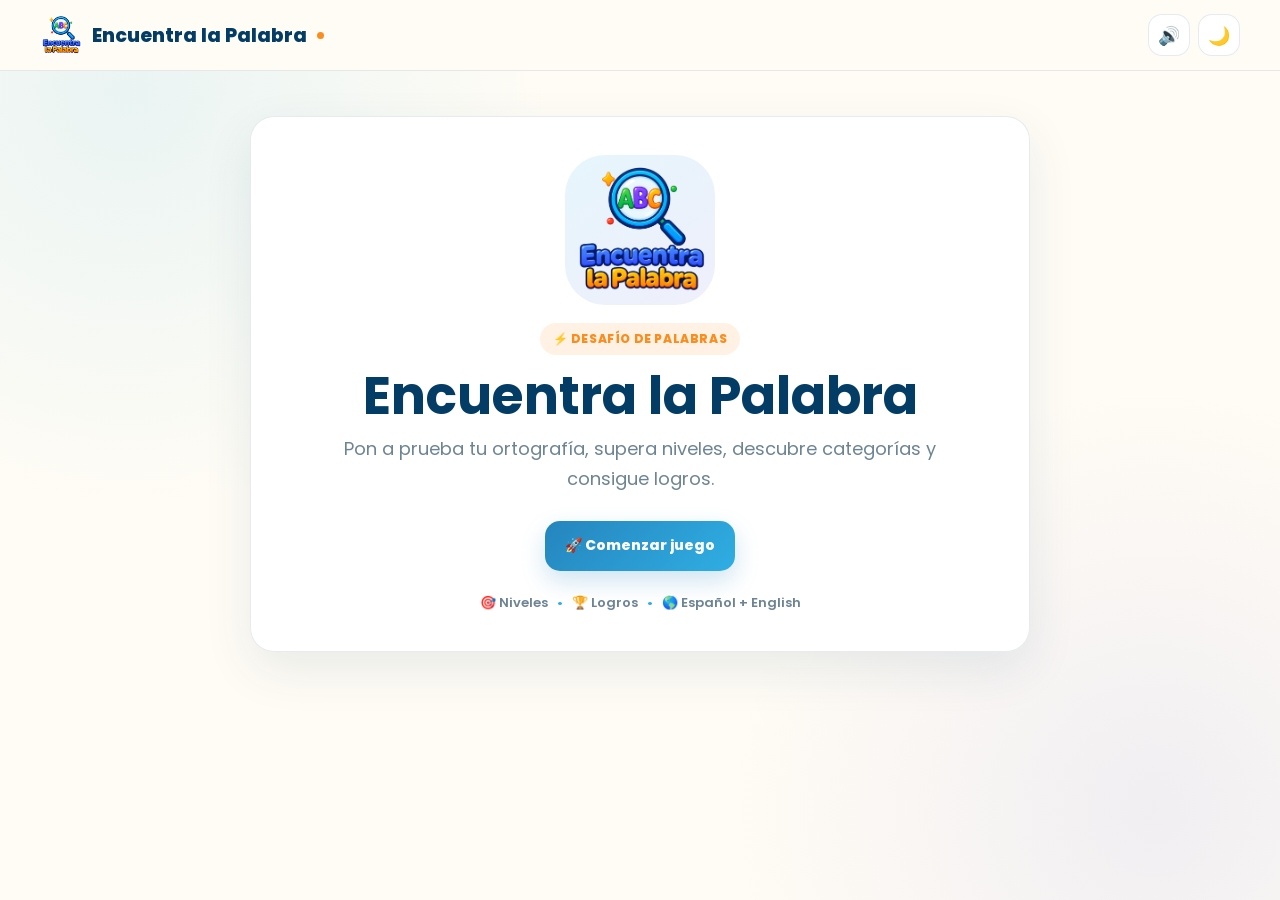
==== commit 37e05352: "Create index.html" ====
--- a/index.html
+++ b/index.html
@@ -1,323 +1,9935 @@
-
 <!DOCTYPE html>
 <html lang="es">
+
 <head>
+
 <meta charset="UTF-8">
-<meta name="viewport" content="width=device-width, initial-scale=1.0">
-<title>Ranking definitivo de Feid</title>
+
+<meta
+    name="viewport"
+    content="width=device-width, initial-scale=1.0, viewport-fit=cover"
+>
+
+<meta
+    name="theme-color"
+    id="theme-color"
+    content="#033D65"
+>
+
+<meta
+    name="apple-mobile-web-app-capable"
+    content="yes"
+>
+
+<meta
+    name="apple-mobile-web-app-status-bar-style"
+    content="default"
+>
+
+<meta
+    name="apple-mobile-web-app-title"
+    content="Encuentra la Palabra"
+>
+
+<title>Encuentra la Palabra</title>
+
+
+<!-- =====================================================
+     FUENTE
+====================================================== -->
+
+<link rel="preconnect" href="https://fonts.googleapis.com">
+
+<link rel="preconnect" href="https://fonts.gstatic.com" crossorigin>
+
+<link
+    href="https://fonts.googleapis.com/css2?family=Poppins:wght@400;500;600;700;800&display=swap"
+    rel="stylesheet"
+>
+
+
 <style>
-* { box-sizing: border-box; }
-body {
-  margin: 0;
-  padding: 20px;
-  background: #101010;
-  color: white;
-  font-family: Arial, sans-serif;
-}
-.container { max-width: 850px; margin: auto; }
-h1 { text-align: center; color: #00e5a0; }
-.subtitle { text-align: center; color: #bbb; }
-.tabs {
-  display: flex;
-  gap: 8px;
-  margin: 25px 0;
-}
-.tabs button, .action {
-  flex: 1;
-  padding: 13px 8px;
-  border: 0;
-  border-radius: 10px;
-  background: #292929;
-  color: white;
-  font-weight: bold;
-  cursor: pointer;
-}
-.tabs button.active { background: #00b982; color: #071b14; }
-.panel {
-  background: #1c1c1c;
-  border-radius: 18px;
-  padding: 20px;
-  margin-bottom: 18px;
-}
-.hidden { display: none; }
-.duel {
-  display: grid;
-  grid-template-columns: 1fr 1fr;
-  gap: 14px;
-  margin: 25px 0;
-}
-.song {
-  min-height: 120px;
-  padding: 18px 10px;
-  border: 2px solid #00d99a;
-  border-radius: 15px;
-  background: #242424;
-  color: white;
-  font-size: 18px;
-  font-weight: bold;
-  cursor: pointer;
-  overflow-wrap: anywhere;
-}
-.song:active { background: #007d59; }
-.info { text-align: center; color: #bbb; }
-.progress {
-  height: 9px;
-  background: #444;
-  border-radius: 10px;
-  overflow: hidden;
-}
-.bar { height: 100%; width: 0%; background: #00e5a0; }
-.action { margin-top: 10px; }
-.action.green { background: #00b982; color: #071b14; }
-.ranking-item {
-  display: flex;
-  justify-content: space-between;
-  gap: 10px;
-  padding: 12px;
-  margin: 7px 0;
-  background: #292929;
-  border-radius: 9px;
-}
-.rank { color: #00e5a0; font-weight: bold; }
-input {
-  width: 100%;
-  padding: 13px;
-  border: 0;
-  border-radius: 9px;
-  margin: 10px 0;
-  font-size: 16px;
-}
-@media(max-width:500px) {
-  body { padding: 12px; }
-  .duel { gap: 8px; }
-  .song { font-size: 15px; min-height: 115px; }
-  .tabs button { font-size: 12px; }
-}
+
+/* =====================================================
+   VARIABLES
+====================================================== */
+
+:root{
+
+    --navy:#033D65;
+    --blue:#2585BD;
+    --cyan:#2FAEE3;
+    --green:#25BA77;
+    --purple:#6464D6;
+    --orange:#FA8D1E;
+    --coral:#F04B38;
+    --gold:#F5B800;
+
+    --bg:#FFFCF5;
+    --surface:#FFFFFF;
+    --surface-soft:#F4F8FA;
+    --surface-hover:#EDF6FA;
+
+    --text:#18384D;
+    --heading:#033D65;
+    --muted:#6D8494;
+
+    --border:rgba(3,61,101,.10);
+    --border-strong:rgba(3,61,101,.16);
+
+    --input-bg:#FFFFFF;
+    --input-text:#18384D;
+    --input-placeholder:#8DA0AD;
+
+    --shadow:0 18px 50px rgba(3,61,101,.09);
+    --shadow-soft:0 8px 24px rgba(3,61,101,.07);
+
+    --radius:24px;
+
+    --topbar-bg:rgba(255,252,245,.96);
+    --topbar-border:rgba(3,61,101,.10);
+
+    --timer-empty:rgba(3,61,101,.10);
+
+    --glass:rgba(255,255,255,.94);
+
+}
+
+
+html[data-theme="dark"]{
+
+    --bg:#071A28;
+    --surface:#0D2C41;
+    --surface-soft:#0A2638;
+    --surface-hover:#12384E;
+
+    --text:#F2FAFF;
+    --heading:#F5FBFF;
+    --muted:#AFC7D5;
+
+    --border:rgba(47,174,227,.16);
+    --border-strong:rgba(47,174,227,.24);
+
+    --input-bg:#092335;
+    --input-text:#F2FAFF;
+    --input-placeholder:#7894A5;
+
+    --shadow:0 20px 60px rgba(0,0,0,.30);
+    --shadow-soft:0 8px 25px rgba(0,0,0,.20);
+
+    --topbar-bg:rgba(7,26,40,.96);
+    --topbar-border:rgba(47,174,227,.16);
+
+    --timer-empty:rgba(47,174,227,.13);
+
+    --glass:rgba(13,44,65,.96);
+
+}
+
+
+/* =====================================================
+   RESET
+====================================================== */
+
+*{
+    box-sizing:border-box;
+}
+
+html{
+    min-height:100%;
+    scroll-behavior:smooth;
+}
+
+body{
+
+    margin:0;
+    min-height:100vh;
+
+    font-family:"Poppins",sans-serif;
+
+    background:
+        radial-gradient(
+            circle at 10% 10%,
+            rgba(47,174,227,.10),
+            transparent 30%
+        ),
+        radial-gradient(
+            circle at 90% 90%,
+            rgba(100,100,214,.09),
+            transparent 30%
+        ),
+        var(--bg);
+
+    color:var(--text);
+
+    transition:
+        background .25s ease,
+        color .25s ease;
+
+    overflow-x:hidden;
+
+}
+
+button,
+input{
+    font-family:inherit;
+}
+
+button{
+    -webkit-tap-highlight-color:transparent;
+}
+
+img{
+    max-width:100%;
+}
+
+
+/* =====================================================
+   UTILIDADES
+====================================================== */
+
+.hidden{
+    display:none !important;
+}
+
+.no-scroll{
+    overflow:hidden;
+}
+
+.container{
+
+    width:
+        min(
+            calc(100% - 32px),
+            900px
+        );
+
+    margin:
+        34px auto;
+
+    padding:
+        clamp(22px,4vw,38px);
+
+    background:var(--glass);
+
+    border:
+        1px solid var(--border);
+
+    border-radius:
+        var(--radius);
+
+    box-shadow:
+        var(--shadow);
+
+    animation:
+        screenIn .35s ease both;
+
+}
+
+@keyframes screenIn{
+
+    from{
+        opacity:0;
+        transform:translateY(10px);
+    }
+
+    to{
+        opacity:1;
+        transform:translateY(0);
+    }
+
+}
+
+
+/* =====================================================
+   TOPBAR
+====================================================== */
+
+.topbar{
+
+    position:sticky;
+
+    top:0;
+
+    z-index:500;
+
+    width:100%;
+
+    padding-top:
+        env(safe-area-inset-top);
+
+    background:
+        var(--topbar-bg);
+
+    border-bottom:
+        1px solid var(--topbar-border);
+
+    backdrop-filter:
+        blur(18px);
+
+    -webkit-backdrop-filter:
+        blur(18px);
+
+}
+
+.topbar-inner{
+
+    min-height:
+        70px;
+
+    width:
+        min(
+            calc(100% - 28px),
+            1200px
+        );
+
+    margin:auto;
+
+    display:flex;
+
+    align-items:center;
+
+    justify-content:space-between;
+
+    gap:18px;
+
+}
+
+.brand{
+
+    display:flex;
+
+    align-items:center;
+
+    gap:10px;
+
+    color:var(--heading);
+
+    font-weight:800;
+
+    font-size:
+        clamp(
+            15px,
+            2vw,
+            19px
+        );
+
+}
+
+.brand-logo{
+
+    width:42px;
+    height:42px;
+
+    object-fit:contain;
+
+}
+
+.brand-dot{
+
+    width:7px;
+    height:7px;
+
+    border-radius:50%;
+
+    background:var(--orange);
+
+}
+
+.top-actions{
+
+    display:flex;
+
+    align-items:center;
+
+    gap:8px;
+
+}
+
+.icon-btn{
+
+    width:42px;
+    height:42px;
+
+    border:1px solid var(--border);
+
+    background:var(--surface);
+
+    color:var(--text);
+
+    border-radius:14px;
+
+    cursor:pointer;
+
+    font-size:18px;
+
+    display:grid;
+
+    place-items:center;
+
+    transition:
+        transform .18s ease,
+        background .18s ease;
+
+}
+
+.icon-btn:hover{
+
+    transform:translateY(-2px);
+
+    background:
+        var(--surface-hover);
+
+}
+
+.icon-btn:active{
+
+    transform:scale(.95);
+
+}
+
+
+/* =====================================================
+   WELCOME
+====================================================== */
+
+#welcome-container{
+
+    max-width:780px;
+
+    text-align:center;
+
+    margin-top:45px;
+
+}
+
+.hero-logo-wrapper{
+
+    width:150px;
+    height:150px;
+
+    margin:0 auto 18px;
+
+    display:grid;
+    place-items:center;
+
+    border-radius:40px;
+
+    background:
+        linear-gradient(
+            145deg,
+            rgba(47,174,227,.12),
+            rgba(100,100,214,.10)
+        );
+
+}
+
+.hero-logo{
+
+    width:140px;
+    height:140px;
+
+    object-fit:contain;
+
+    animation:
+        floatLogo 4s ease-in-out infinite;
+
+}
+
+@keyframes floatLogo{
+
+    0%,
+    100%{
+        transform:translateY(0);
+    }
+
+    50%{
+        transform:translateY(-7px);
+    }
+
+}
+
+.badge{
+
+    display:inline-flex;
+
+    padding:
+        7px 13px;
+
+    border-radius:999px;
+
+    background:
+        rgba(250,141,30,.12);
+
+    color:
+        var(--orange);
+
+    font-size:12px;
+
+    font-weight:800;
+
+    letter-spacing:.05em;
+
+}
+
+#welcome-container h1{
+
+    margin:
+        14px 0 10px;
+
+    color:var(--heading);
+
+    font-size:
+        clamp(
+            36px,
+            7vw,
+            52px
+        );
+
+    line-height:1.05;
+
+}
+
+.welcome-description{
+
+    max-width:650px;
+
+    margin:
+        0 auto 26px;
+
+    color:var(--muted);
+
+    font-size:
+        clamp(
+            15px,
+            2.5vw,
+            18px
+        );
+
+    line-height:1.7;
+
+}
+
+.hero-meta{
+
+    margin-top:22px;
+
+    color:var(--muted);
+
+    font-size:13px;
+
+    font-weight:600;
+
+}
+
+.hero-meta span{
+
+    margin:0 6px;
+
+    color:var(--cyan);
+
+}
+
+
+/* =====================================================
+   BOTONES
+====================================================== */
+
+.btn-primary,
+.btn-secondary,
+.btn-warning,
+.btn-danger{
+
+    border:0;
+
+    min-height:50px;
+
+    padding:
+        12px 20px;
+
+    border-radius:15px;
+
+    font-size:14px;
+
+    font-weight:800;
+
+    cursor:pointer;
+
+    transition:
+        transform .18s ease,
+        box-shadow .18s ease,
+        opacity .18s ease;
+
+}
+
+.btn-primary{
+
+    color:white;
+
+    background:
+        linear-gradient(
+            135deg,
+            var(--blue),
+            var(--cyan)
+        );
+
+    box-shadow:
+        0 10px 24px
+        rgba(37,133,189,.22);
+
+}
+
+.btn-secondary{
+
+    color:var(--heading);
+
+    background:var(--surface-soft);
+
+    border:
+        1px solid var(--border);
+
+}
+
+.btn-warning{
+
+    color:white;
+
+    background:
+        linear-gradient(
+            135deg,
+            var(--orange),
+            #F7B733
+        );
+
+}
+
+.btn-danger{
+
+    color:white;
+
+    background:
+        linear-gradient(
+            135deg,
+            var(--coral),
+            #D83C2B
+        );
+
+}
+
+.btn-primary:hover,
+.btn-secondary:hover,
+.btn-warning:hover,
+.btn-danger:hover{
+
+    transform:translateY(-2px);
+
+}
+
+.btn-primary:active,
+.btn-secondary:active,
+.btn-warning:active,
+.btn-danger:active{
+
+    transform:scale(.97);
+
+}
+
+button:disabled{
+
+    opacity:.55;
+
+    cursor:not-allowed;
+
+    transform:none !important;
+
+}
+
+
+/* =====================================================
+   LOGIN
+====================================================== */
+
+#login-container{
+
+    max-width:600px;
+
+}
+
+.login-header{
+
+    text-align:center;
+
+}
+
+.login-icon{
+
+    width:115px;
+    height:115px;
+
+    margin:0 auto 12px;
+
+    display:grid;
+    place-items:center;
+
+    border-radius:32px;
+
+    background:var(--surface-soft);
+
+}
+
+.login-icon img{
+
+    width:100px;
+    height:100px;
+
+    object-fit:contain;
+
+}
+
+.login-header h2{
+
+    margin:0;
+
+    color:var(--heading);
+
+    font-size:28px;
+
+}
+
+.login-header p{
+
+    margin:8px 0 24px;
+
+    color:var(--muted);
+
+}
+
+.form-group{
+
+    margin-bottom:15px;
+
+}
+
+.form-group label{
+
+    display:block;
+
+    margin-bottom:7px;
+
+    color:var(--heading);
+
+    font-size:13px;
+
+    font-weight:700;
+
+}
+
+.form-group input{
+
+    width:100%;
+
+    height:52px;
+
+    padding:
+        0 15px;
+
+    border:
+        1px solid var(--border-strong);
+
+    border-radius:15px;
+
+    background:var(--input-bg);
+
+    color:var(--input-text);
+
+    outline:none;
+
+    font-size:15px;
+
+    transition:
+        border-color .18s ease,
+        box-shadow .18s ease;
+
+}
+
+.form-group input::placeholder{
+
+    color:var(--input-placeholder);
+
+}
+
+.form-group input:focus{
+
+    border-color:var(--cyan);
+
+    box-shadow:
+        0 0 0 4px
+        rgba(47,174,227,.10);
+
+}
+
+.auth-buttons{
+
+    display:grid;
+
+    grid-template-columns:1fr 1fr;
+
+    gap:10px;
+
+    margin-top:18px;
+
+}
+
+#auth-message{
+
+    min-height:24px;
+
+    margin-top:15px;
+
+    text-align:center;
+
+    color:var(--muted);
+
+    font-size:13px;
+
+}
+
+
+/* =====================================================
+   TÍTULOS
+====================================================== */
+
+.screen-heading{
+
+    margin-bottom:25px;
+
+}
+
+.screen-heading h2{
+
+    margin:0;
+
+    color:var(--heading);
+
+    font-size:
+        clamp(
+            26px,
+            5vw,
+            34px
+        );
+
+}
+
+.subtitle{
+
+    margin:
+        7px 0 0;
+
+    color:var(--muted);
+
+    line-height:1.6;
+
+}
+
+
+/* =====================================================
+   LOBBY
+====================================================== */
+
+.lobby-actions{
+
+    display:flex;
+
+    justify-content:space-between;
+
+    align-items:center;
+
+    gap:12px;
+
+    margin-bottom:24px;
+
+}
+
+.lobby-actions h2{
+
+    margin:0;
+
+    color:var(--heading);
+
+}
+
+.modes{
+
+    display:grid;
+
+    grid-template-columns:
+        repeat(
+            3,
+            1fr
+        );
+
+    gap:15px;
+
+}
+
+.mode-card{
+
+    position:relative;
+
+    min-height:180px;
+
+    padding:22px;
+
+    border-radius:21px;
+
+    border:
+        1px solid var(--border);
+
+    background:
+        linear-gradient(
+            145deg,
+            var(--surface),
+            var(--surface-soft)
+        );
+
+    cursor:pointer;
+
+    transition:
+        transform .22s ease,
+        border-color .22s ease,
+        box-shadow .22s ease;
+
+    overflow:hidden;
+
+}
+
+.mode-card::after{
+
+    content:"";
+
+    position:absolute;
+
+    width:100px;
+    height:100px;
+
+    right:-40px;
+    bottom:-40px;
+
+    border-radius:50%;
+
+    background:
+        rgba(47,174,227,.08);
+
+}
+
+.mode-card:hover{
+
+    transform:translateY(-5px);
+
+    border-color:
+        rgba(47,174,227,.35);
+
+    box-shadow:
+        var(--shadow-soft);
+
+}
+
+.mode-icon{
+
+    font-size:35px;
+
+    margin-bottom:12px;
+
+}
+
+.mode-card h3{
+
+    margin:0 0 7px;
+
+    color:var(--heading);
+
+}
+
+.mode-card p{
+
+    margin:0;
+
+    color:var(--muted);
+
+    font-size:13px;
+
+    line-height:1.6;
+
+}
+
+.lobby-bottom{
+
+    display:flex;
+
+    flex-wrap:wrap;
+
+    gap:10px;
+
+    margin-top:22px;
+
+}
+
+
+/* =====================================================
+   CATEGORÍAS
+====================================================== */
+
+.level-header{
+
+    display:flex;
+
+    align-items:flex-start;
+
+    justify-content:space-between;
+
+    gap:15px;
+
+    margin-bottom:24px;
+
+}
+
+.level-header-copy{
+
+    min-width:0;
+
+}
+
+.level-header h2{
+
+    margin:0;
+
+    color:var(--heading);
+
+}
+
+.category-grid{
+
+    display:grid;
+
+    grid-template-columns:
+        repeat(
+            4,
+            1fr
+        );
+
+    gap:13px;
+
+}
+
+.category-card{
+
+    min-height:145px;
+
+    padding:18px;
+
+    border-radius:20px;
+
+    background:var(--surface);
+
+    border:
+        1px solid var(--border);
+
+    cursor:pointer;
+
+    text-align:center;
+
+    transition:
+        transform .2s ease,
+        border-color .2s ease,
+        box-shadow .2s ease;
+
+}
+
+.category-card:hover{
+
+    transform:translateY(-4px);
+
+    border-color:
+        rgba(47,174,227,.38);
+
+    box-shadow:
+        var(--shadow-soft);
+
+}
+
+.category-icon{
+
+    font-size:36px;
+
+    margin-bottom:8px;
+
+}
+
+.category-name{
+
+    color:var(--heading);
+
+    font-size:14px;
+
+    font-weight:800;
+
+}
+
+.category-progress{
+
+    margin-top:7px;
+
+    color:var(--muted);
+
+    font-size:11px;
+
+}
+
+.level-grid{
+
+    display:grid;
+
+    grid-template-columns:
+        repeat(
+            5,
+            1fr
+        );
+
+    gap:13px;
+
+}
+
+.level-card{
+
+    min-height:155px;
+
+    padding:18px 13px;
+
+    border-radius:20px;
+
+    background:var(--surface);
+
+    border:
+        1px solid var(--border);
+
+    cursor:pointer;
+
+    text-align:center;
+
+    transition:
+        transform .2s ease,
+        box-shadow .2s ease,
+        border-color .2s ease;
+
+}
+
+.level-card:hover{
+
+    transform:translateY(-4px);
+
+    box-shadow:
+        var(--shadow-soft);
+
+}
+
+.level-card.completed{
+
+    border-color:
+        rgba(37,186,119,.35);
+
+    background:
+        linear-gradient(
+            145deg,
+            var(--surface),
+            rgba(37,186,119,.07)
+        );
+
+}
+
+.level-card.locked{
+
+    opacity:.55;
+
+    cursor:not-allowed;
+
+}
+
+.level-number{
+
+    width:50px;
+    height:50px;
+
+    margin:0 auto 10px;
+
+    display:grid;
+    place-items:center;
+
+    border-radius:16px;
+
+    color:white;
+
+    font-size:18px;
+
+    font-weight:800;
+
+    background:
+        linear-gradient(
+            135deg,
+            var(--blue),
+            var(--cyan)
+        );
+
+}
+
+.level-card.completed .level-number{
+
+    background:
+        linear-gradient(
+            135deg,
+            var(--green),
+            #53D99A
+        );
+
+}
+
+.level-card.locked .level-number{
+
+    background:
+        var(--muted);
+
+}
+
+.level-name{
+
+    color:var(--heading);
+
+    font-weight:800;
+
+    font-size:14px;
+
+}
+
+.level-status{
+
+    margin-top:5px;
+
+    color:var(--muted);
+
+    font-size:11px;
+
+}
+
+.level-best{
+
+    margin-top:7px;
+
+    color:var(--green);
+
+    font-size:11px;
+
+    font-weight:800;
+
+}
+
+.mode-note{
+
+    margin-top:18px;
+
+    padding:13px 16px;
+
+    border-radius:15px;
+
+    color:var(--muted);
+
+    background:var(--surface-soft);
+
+    font-size:13px;
+
+}
+
+
+/* =====================================================
+   GAME
+====================================================== */
+
+#game-container{
+
+    max-width:820px;
+
+}
+
+.game-header{
+
+    display:flex;
+
+    align-items:center;
+
+    justify-content:space-between;
+
+    gap:15px;
+
+    margin-bottom:22px;
+
+}
+
+.game-theme{
+
+    display:flex;
+
+    align-items:center;
+
+    gap:12px;
+
+    min-width:0;
+
+}
+
+.game-logo{
+
+    width:50px;
+    height:50px;
+
+    object-fit:contain;
+
+}
+
+.game-theme small{
+
+    color:var(--muted);
+
+    font-size:10px;
+
+    font-weight:800;
+
+    letter-spacing:.07em;
+
+}
+
+.game-theme h2{
+
+    margin:1px 0;
+
+    color:var(--heading);
+
+    font-size:20px;
+
+}
+
+.game-mode{
+
+    color:var(--muted);
+
+    font-size:11px;
+
+    font-weight:600;
+
+}
+
+
+/* =====================================================
+   TIMER
+====================================================== */
+
+.timer{
+
+    --progreso:100%;
+
+    position:relative;
+
+    width:70px;
+    height:70px;
+
+    flex:0 0 70px;
+
+    display:grid;
+
+    place-items:center;
+
+    border-radius:50%;
+
+    background:
+        conic-gradient(
+            var(--cyan)
+            var(--progreso),
+            var(--timer-empty)
+            0
+        );
+
+}
+
+.timer::before{
+
+    content:"";
+
+    position:absolute;
+
+    inset:5px;
+
+    border-radius:50%;
+
+    background:var(--surface);
+
+}
+
+.timer-inner{
+
+    position:relative;
+
+    z-index:1;
+
+    width:58px;
+    height:58px;
+
+    display:grid;
+
+    place-items:center;
+
+    border-radius:50%;
+
+}
+
+#timer-text{
+
+    color:var(--heading);
+
+    font-size:18px;
+
+    font-weight:800;
+
+}
+
+.timer.warning{
+
+    background:
+        conic-gradient(
+            var(--orange)
+            var(--progreso),
+            var(--timer-empty)
+            0
+        );
+
+}
+
+.timer.danger{
+
+    background:
+        conic-gradient(
+            var(--coral)
+            var(--progreso),
+            var(--timer-empty)
+            0
+        );
+
+    animation:
+        timerPulse .8s ease-in-out infinite;
+
+}
+
+@keyframes timerPulse{
+
+    50%{
+        transform:scale(1.04);
+    }
+
+}
+
+
+/* =====================================================
+   VIDAS
+====================================================== */
+
+.lives{
+
+    display:flex;
+
+    gap:5px;
+
+    margin-bottom:18px;
+
+}
+
+.life{
+
+    font-size:20px;
+
+    transition:
+        opacity .2s ease,
+        transform .2s ease;
+
+}
+
+.life.lost{
+
+    opacity:.20;
+
+    filter:grayscale(1);
+
+}
+
+
+/* =====================================================
+   PROGRESO DEL JUEGO
+====================================================== */
+
+.question-info{
+
+    display:flex;
+
+    justify-content:space-between;
+
+    gap:10px;
+
+    margin-bottom:8px;
+
+    color:var(--muted);
+
+    font-size:12px;
+
+    font-weight:700;
+
+}
+
+.progress-bar{
+
+    width:100%;
+
+    height:8px;
+
+    border-radius:999px;
+
+    background:
+        var(--surface-soft);
+
+    overflow:hidden;
+
+    margin-bottom:22px;
+
+}
+
+#progress-fill{
+
+    width:0;
+
+    height:100%;
+
+    border-radius:inherit;
+
+    background:
+        linear-gradient(
+            90deg,
+            var(--blue),
+            var(--cyan)
+        );
+
+    transition:
+        width .3s ease;
+
+}
+
+
+/* =====================================================
+   PISTAS
+====================================================== */
+
+.clue-card{
+
+    padding:24px;
+
+    border-radius:22px;
+
+    background:
+        linear-gradient(
+            145deg,
+            rgba(47,174,227,.09),
+            rgba(100,100,214,.07)
+        );
+
+    border:
+        1px solid
+        rgba(47,174,227,.14);
+
+    text-align:center;
+
+}
+
+.clue-label{
+
+    color:var(--blue);
+
+    font-size:11px;
+
+    font-weight:800;
+
+    letter-spacing:.08em;
+
+}
+
+#pista{
+
+    margin:
+        13px 0 10px;
+
+    color:var(--heading);
+
+    font-size:
+        clamp(
+            25px,
+            6vw,
+            38px
+        );
+
+    font-weight:800;
+
+    letter-spacing:.12em;
+
+    word-break:break-word;
+
+}
+
+.clue-context{
+
+    margin-top:14px;
+
+    padding-top:13px;
+
+    border-top:
+        1px solid var(--border);
+
+}
+
+.clue-context span{
+
+    color:var(--orange);
+
+    font-size:10px;
+
+    font-weight:800;
+
+    letter-spacing:.06em;
+
+}
+
+.clue-context p{
+
+    margin:
+        5px auto 0;
+
+    max-width:650px;
+
+    color:var(--muted);
+
+    font-size:13px;
+
+    line-height:1.6;
+
+}
+
+
+/* =====================================================
+   RESPUESTA
+====================================================== */
+
+#respuesta{
+
+    width:100%;
+
+    height:58px;
+
+    margin-top:18px;
+
+    padding:
+        0 17px;
+
+    border:
+        2px solid var(--border);
+
+    border-radius:17px;
+
+    background:var(--input-bg);
+
+    color:var(--input-text);
+
+    outline:none;
+
+    font-size:17px;
+
+    text-align:center;
+
+    transition:
+        border-color .2s ease,
+        box-shadow .2s ease;
+
+}
+
+#respuesta:focus{
+
+    border-color:var(--cyan);
+
+    box-shadow:
+        0 0 0 4px
+        rgba(47,174,227,.10);
+
+}
+
+#btn-verificar{
+
+    width:100%;
+
+    margin-top:10px;
+
+}
+
+
+/* =====================================================
+   RESULTADO
+====================================================== */
+
+#resultado{
+
+    min-height:30px;
+
+    margin-top:13px;
+
+    text-align:center;
+
+    font-size:13px;
+
+    font-weight:800;
+
+}
+
+#resultado.correcto{
+
+    color:var(--green);
+
+}
+
+#resultado.incorrecto{
+
+    color:var(--coral);
+
+}
+
+
+/* =====================================================
+   PANEL DE PUNTOS
+====================================================== */
+
+.score-panel{
+
+    display:grid;
+
+    grid-template-columns:
+        repeat(
+            3,
+            1fr
+        );
+
+    gap:10px;
+
+    margin-top:20px;
+
+}
+
+.score-item{
+
+    padding:14px;
+
+    border-radius:16px;
+
+    background:var(--surface-soft);
+
+    text-align:center;
+
+}
+
+.score-item strong{
+
+    display:block;
+
+    color:var(--heading);
+
+    font-size:20px;
+
+}
+
+.score-item span{
+
+    color:var(--muted);
+
+    font-size:10px;
+
+    font-weight:700;
+
+}
+
+.game-actions{
+
+    display:flex;
+
+    gap:10px;
+
+    margin-top:18px;
+
+}
+
+.game-actions button{
+
+    flex:1;
+
+}
+
+
+/* =====================================================
+   ESTRELLA — ACIERTO
+====================================================== */
+
+#estrella{
+    position:fixed;
+    inset:0;
+    width:100vw;
+    height:100vh;
+    z-index:99999;
+    display:none;
+    align-items:center;
+    justify-content:center;
+    pointer-events:none;
+    overflow:hidden;
+    background:transparent;
+}
+
+#estrella.visible{display:flex;}
+
+.estrella-contenido{
+    position:relative;
+    width:min(88vw,360px);
+    text-align:center;
+    opacity:0;
+    transform:scale(.65);
+    transform-origin:center;
+    will-change:transform,opacity;
+}
+
+.estrella-icon{
+    display:block;
+    width:clamp(90px,20vw,150px);
+    height:clamp(90px,20vw,150px);
+    object-fit:contain;
+    margin:0 auto 10px;
+    transform-origin:center;
+    will-change:transform,opacity;
+    filter:drop-shadow(0 5px 14px rgba(245,158,11,.38));
+    user-select:none;
+    -webkit-user-drag:none;
+}
+
+.estrella-texto{
+    font-size:clamp(24px,5vw,38px);
+    font-weight:800;
+    line-height:1.1;
+    color:#f59e0b;
+    text-shadow:0 3px 16px rgba(245,158,11,.28);
+    opacity:0;
+}
+
+.estrella-animar .estrella-contenido{
+    animation:estrellaCentro 2.7s cubic-bezier(.2,.8,.2,1) forwards;
+}
+
+.estrella-animar .estrella-icon{
+    animation:estrellaGiroCentro 2.7s cubic-bezier(.2,.8,.2,1) forwards,
+              estrellaBrilloCentro .65s ease-in-out .15s infinite alternate;
+}
+
+.estrella-animar .estrella-texto{
+    animation:textoPremioCentro 2.7s ease forwards;
+}
+
+@keyframes estrellaCentro{
+    0%{opacity:0;transform:scale(.45);}
+    12%{opacity:1;transform:scale(1.08);}
+    22%{opacity:1;transform:scale(.96);}
+    32%{opacity:1;transform:scale(1.03);}
+    45%,72%{opacity:1;transform:scale(1);}
+    88%{opacity:.7;transform:scale(.97);}
+    100%{opacity:0;transform:scale(.82);}
+}
+
+@keyframes estrellaGiroCentro{
+    0%{opacity:0;transform:rotate(0deg) scale(.55);}
+    10%{opacity:1;transform:rotate(90deg) scale(1.08);}
+    25%{transform:rotate(180deg) scale(.96);}
+    37.5%{transform:rotate(270deg) scale(1.05);}
+    50%{transform:rotate(360deg) scale(.98);}
+    62.5%{transform:rotate(450deg) scale(1.05);}
+    75%{transform:rotate(540deg) scale(.98);}
+    87.5%{transform:rotate(630deg) scale(1.03);}
+    96%{opacity:1;transform:rotate(690deg) scale(.94);}
+    100%{opacity:0;transform:rotate(720deg) scale(.72);}
+}
+
+@keyframes estrellaBrilloCentro{
+    from{filter:drop-shadow(0 4px 8px rgba(245,158,11,.22));}
+    to{filter:drop-shadow(0 0 22px rgba(245,158,11,.72));}
+}
+
+@keyframes textoPremioCentro{
+    0%,8%{opacity:0;transform:translateY(8px) scale(.82);}
+    15%,78%{opacity:1;transform:translateY(0) scale(1);}
+    100%{opacity:0;transform:translateY(-5px) scale(.9);}
+}
+
+/* =====================================================
+   EFECTO DE ERROR
+====================================================== */
+#efecto-error{
+    position:fixed;
+    inset:0;
+    width:100%;
+    height:100%;
+    z-index:99998;
+    pointer-events:none;
+    opacity:0;
+    background:rgba(239,68,68,.20);
+    box-shadow:inset 0 0 0 4px rgba(239,68,68,.14);
+}
+
+/* El teclado virtual nunca recibe el flash rojo. */
+body.keyboard-open #efecto-error{
+    display:none !important;
+}
+
+#efecto-error.error-activo{
+    animation:flashError .42s ease-out forwards;
+}
+
+@keyframes flashError{
+    0%{opacity:0;}
+    18%{opacity:.9;}
+    42%{opacity:.48;}
+    70%{opacity:.18;}
+    100%{opacity:0;}
+}
+
+/* Temblor independiente del transform del contenedor */
+#game-container.error-temblando{
+    animation:errorShake .42s ease-out;
+}
+
+@keyframes errorShake{
+    0%,100%{left:0;}
+    12%{left:-7px;}
+    24%{left:7px;}
+    36%{left:-6px;}
+    48%{left:6px;}
+    60%{left:-4px;}
+    72%{left:4px;}
+    84%{left:-2px;}
+}
+
+@media(max-width:600px){
+    .estrella-contenido{width:90vw;}
+}
+
+@media(prefers-reduced-motion:reduce){
+    /* No anulamos estas dos señales del juego: son retroalimentación funcional. */
+    #efecto-error.error-activo{
+        animation:flashError .42s ease-out forwards;
+    }
+
+    #game-container.error-temblando{
+        animation:errorShake .42s ease-out;
+    }
+
+    #estrella.estrella-animar .estrella-contenido{
+        animation:estrellaCentro 2.7s ease-out forwards;
+    }
+
+    #estrella.estrella-animar .estrella-icon{
+        animation:estrellaGiroCentro 2.7s ease-out forwards;
+    }
+
+    #estrella.estrella-animar .estrella-texto{
+        animation:textoPremioCentro 2.7s ease-out forwards;
+    }
+}
+
+
+/* =====================================================
+   FIN ESTRELLA / ERROR
+====================================================== */
+
+
+/* =====================================================
+   RESULTADO FINAL
+====================================================== */
+
+#result-container{
+
+    max-width:600px;
+
+    text-align:center;
+
+}
+
+.result-icon{
+
+    font-size:60px;
+
+    margin-bottom:8px;
+
+}
+
+#result-title{
+
+    margin:0;
+
+    color:var(--heading);
+
+    font-size:
+        clamp(
+            27px,
+            6vw,
+            38px
+        );
+
+}
+
+#result-description{
+
+    color:var(--muted);
+
+    line-height:1.7;
+
+}
+
+.result-stats{
+
+    display:grid;
+
+    grid-template-columns:
+        repeat(
+            3,
+            1fr
+        );
+
+    gap:10px;
+
+    margin:24px 0;
+
+}
+
+.result-stat{
+
+    padding:17px;
+
+    border-radius:18px;
+
+    background:var(--surface-soft);
+
+}
+
+.result-stat strong{
+
+    display:block;
+
+    color:var(--heading);
+
+    font-size:23px;
+
+}
+
+.result-stat span{
+
+    color:var(--muted);
+
+    font-size:10px;
+
+    font-weight:700;
+
+}
+
+.result-buttons{
+
+    display:grid;
+
+    gap:10px;
+
+}
+
+
+/* =====================================================
+   MI PROGRESO
+====================================================== */
+
+.progress-screen-title{
+
+    color:var(--heading);
+
+    font-size:
+        clamp(
+            27px,
+            5vw,
+            36px
+        );
+
+    font-weight:800;
+
+}
+
+.progress-screen-subtitle{
+
+    margin:
+        6px 0 25px;
+
+    color:var(--muted);
+
+    line-height:1.6;
+
+}
+
+.stats-grid{
+
+    display:grid;
+
+    grid-template-columns:
+        repeat(
+            4,
+            1fr
+        );
+
+    gap:10px;
+
+    margin-bottom:20px;
+
+}
+
+.stat-card{
+
+    padding:17px 12px;
+
+    border-radius:18px;
+
+    background:var(--surface-soft);
+
+    text-align:center;
+
+}
+
+.stat-card strong{
+
+    display:block;
+
+    color:var(--heading);
+
+    font-size:24px;
+
+}
+
+.stat-card span{
+
+    color:var(--muted);
+
+    font-size:10px;
+
+    font-weight:700;
+
+}
+
+.search-box{
+
+    display:flex;
+
+    align-items:center;
+
+    gap:9px;
+
+    padding:
+        0 14px;
+
+    height:52px;
+
+    border:
+        1px solid var(--border);
+
+    border-radius:15px;
+
+    background:var(--input-bg);
+
+    margin-bottom:17px;
+
+}
+
+.search-box input{
+
+    flex:1;
+
+    min-width:0;
+
+    height:100%;
+
+    border:0;
+
+    outline:0;
+
+    background:transparent;
+
+    color:var(--input-text);
+
+    font-size:14px;
+
+}
+
+.progress-category-grid{
+
+    display:grid;
+
+    grid-template-columns:
+        repeat(
+            4,
+            1fr
+        );
+
+    gap:13px;
+
+}
+
+.progress-category{
+
+    padding:18px 12px;
+
+    border-radius:20px;
+
+    background:var(--surface);
+
+    border:
+        1px solid var(--border);
+
+    text-align:center;
+
+    cursor:pointer;
+
+    transition:
+        transform .2s ease,
+        box-shadow .2s ease,
+        border-color .2s ease;
+
+}
+
+.progress-category:hover{
+
+    transform:translateY(-4px);
+
+    box-shadow:
+        var(--shadow-soft);
+
+    border-color:
+        rgba(47,174,227,.35);
+
+}
+
+.progress-circle{
+
+    --percent:0%;
+
+    width:75px;
+    height:75px;
+
+    margin:0 auto 11px;
+
+    display:grid;
+
+    place-items:center;
+
+    border-radius:50%;
+
+    background:
+        conic-gradient(
+            var(--cyan)
+            var(--percent),
+            var(--timer-empty)
+            0
+        );
+
+    position:relative;
+
+}
+
+.progress-circle::before{
+
+    content:"";
+
+    position:absolute;
+
+    inset:6px;
+
+    border-radius:50%;
+
+    background:var(--surface);
+
+}
+
+.progress-circle span{
+
+    position:relative;
+
+    z-index:1;
+
+    color:var(--heading);
+
+    font-size:13px;
+
+    font-weight:800;
+
+}
+
+.progress-category-name{
+
+    color:var(--heading);
+
+    font-size:13px;
+
+    font-weight:800;
+
+}
+
+.progress-category-count{
+
+    margin-top:5px;
+
+    color:var(--muted);
+
+    font-size:10px;
+
+}
+
+.progress-open{
+
+    margin-top:10px;
+
+    color:var(--blue);
+
+    font-size:10px;
+
+    font-weight:800;
+
+}
+
+
+/* =====================================================
+   DETALLE PROGRESO
+====================================================== */
+
+.progress-detail{
+
+    display:none;
+
+}
+
+.progress-detail.visible{
+
+    display:block;
+
+    animation:
+        screenIn .3s ease both;
+
+}
+
+.detail-header{
+
+    display:flex;
+
+    align-items:center;
+
+    gap:15px;
+
+    margin:
+        20px 0 15px;
+
+}
+
+.detail-header-icon{
+
+    width:65px;
+    height:65px;
+
+    display:grid;
+    place-items:center;
+
+    border-radius:20px;
+
+    background:var(--surface-soft);
+
+    font-size:34px;
+
+}
+
+.detail-title{
+
+    color:var(--heading);
+
+    font-size:23px;
+
+    font-weight:800;
+
+}
+
+.detail-subtitle{
+
+    margin-top:3px;
+
+    color:var(--muted);
+
+    font-size:12px;
+
+}
+
+.detail-progress-bar{
+
+    width:100%;
+
+    height:9px;
+
+    margin-bottom:18px;
+
+    border-radius:999px;
+
+    background:var(--surface-soft);
+
+    overflow:hidden;
+
+}
+
+.detail-progress-bar div{
+
+    height:100%;
+
+    border-radius:inherit;
+
+    background:
+        linear-gradient(
+            90deg,
+            var(--blue),
+            var(--cyan)
+        );
+
+}
+
+.detail-levels{
+
+    display:grid;
+
+    gap:10px;
+
+}
+
+.detail-level{
+
+    display:grid;
+
+    grid-template-columns:
+        auto
+        1fr
+        auto;
+
+    align-items:center;
+
+    gap:13px;
+
+    padding:14px;
+
+    border-radius:17px;
+
+    border:
+        1px solid var(--border);
+
+    background:var(--surface);
+
+}
+
+.detail-level-number{
+
+    width:42px;
+    height:42px;
+
+    display:grid;
+    place-items:center;
+
+    border-radius:13px;
+
+    color:white;
+
+    background:
+        linear-gradient(
+            135deg,
+            var(--blue),
+            var(--cyan)
+        );
+
+    font-weight:800;
+
+}
+
+.detail-level.completed
+.detail-level-number{
+
+    background:
+        linear-gradient(
+            135deg,
+            var(--green),
+            #53D99A
+        );
+
+}
+
+.detail-level.locked{
+
+    opacity:.55;
+
+}
+
+.detail-level-info strong{
+
+    display:block;
+
+    color:var(--heading);
+
+    font-size:14px;
+
+}
+
+.detail-level-info span{
+
+    color:var(--muted);
+
+    font-size:10px;
+
+}
+
+.detail-level-stats{
+
+    display:flex;
+
+    flex-direction:column;
+
+    align-items:flex-end;
+
+    gap:3px;
+
+    color:var(--muted);
+
+    font-size:10px;
+
+    font-weight:700;
+
+}
+
+
+/* =====================================================
+   HISTORIAL
+====================================================== */
+
+.history-section{
+
+    margin-top:27px;
+
+    padding-top:22px;
+
+    border-top:
+        1px solid var(--border);
+
+}
+
+.history-title{
+
+    color:var(--heading);
+
+    font-weight:800;
+
+    margin-bottom:12px;
+
+}
+
+.history-list{
+
+    display:grid;
+
+    gap:8px;
+
+    margin-bottom:12px;
+
+}
+
+.history-item{
+
+    display:flex;
+
+    align-items:center;
+
+    justify-content:space-between;
+
+    gap:12px;
+
+    padding:13px 15px;
+
+    border-radius:15px;
+
+    background:var(--surface-soft);
+
+}
+
+.history-main strong{
+
+    display:block;
+
+    color:var(--heading);
+
+    font-size:12px;
+
+}
+
+.history-main span{
+
+    color:var(--muted);
+
+    font-size:10px;
+
+}
+
+.history-score{
+
+    white-space:nowrap;
+
+    color:var(--green);
+
+    font-size:11px;
+
+    font-weight:800;
+
+}
+
+.empty-state{
+
+    padding:24px;
+
+    text-align:center;
+
+    color:var(--muted);
+
+    font-size:13px;
+
+    background:var(--surface-soft);
+
+    border-radius:16px;
+
+}
+
+
+/* =====================================================
+   LOGROS
+====================================================== */
+
+#achievements-container{
+
+    max-width:900px;
+
+}
+
+.achievement-grid{
+
+    display:grid;
+
+    grid-template-columns:
+        repeat(
+            3,
+            1fr
+        );
+
+    gap:13px;
+
+}
+
+.achievement{
+
+    padding:20px;
+
+    border-radius:20px;
+
+    border:
+        1px solid var(--border);
+
+    background:var(--surface);
+
+}
+
+.achievement.locked{
+
+    opacity:.50;
+
+}
+
+.achievement-icon{
+
+    font-size:34px;
+
+}
+
+.achievement-title{
+
+    margin-top:8px;
+
+    color:var(--heading);
+
+    font-weight:800;
+
+}
+
+.achievement-description{
+
+    margin-top:5px;
+
+    color:var(--muted);
+
+    font-size:11px;
+
+    line-height:1.6;
+
+}
+
+.achievement-xp{
+
+    margin-top:12px;
+
+    color:var(--blue);
+
+    font-size:10px;
+
+    font-weight:800;
+
+}
+
+
+/* =====================================================
+   TOAST
+====================================================== */
+
+#toast{
+
+    position:fixed;
+
+    left:50%;
+
+    bottom:
+        calc(
+            24px +
+            env(safe-area-inset-bottom)
+        );
+
+    z-index:10000;
+
+    max-width:
+        calc(
+            100% - 32px
+        );
+
+    padding:
+        12px 17px;
+
+    border-radius:15px;
+
+    background:var(--navy);
+
+    color:white;
+
+    font-size:12px;
+
+    font-weight:700;
+
+    box-shadow:
+        0 12px 30px
+        rgba(0,0,0,.20);
+
+    opacity:0;
+
+    pointer-events:none;
+
+    transform:
+        translate(-50%,15px);
+
+    transition:
+        opacity .2s ease,
+        transform .2s ease;
+
+}
+
+#toast.show{
+
+    opacity:1;
+
+    transform:
+        translate(-50%,0);
+
+}
+
+
+/* =====================================================
+   RESPONSIVE
+====================================================== */
+
+@media(max-width:900px){
+
+    .category-grid,
+    .progress-category-grid{
+
+        grid-template-columns:
+            repeat(
+                3,
+                1fr
+            );
+
+    }
+
+    .level-grid{
+
+        grid-template-columns:
+            repeat(
+                3,
+                1fr
+            );
+
+    }
+
+    .achievement-grid{
+
+        grid-template-columns:
+            repeat(
+                2,
+                1fr
+            );
+
+    }
+
+}
+
+
+@media(max-width:700px){
+
+    .container{
+
+        width:
+            min(
+                calc(100% - 20px),
+                900px
+            );
+
+        margin:
+            18px auto;
+
+        padding:20px;
+
+        border-radius:21px;
+
+    }
+
+    .modes{
+
+        grid-template-columns:1fr;
+
+    }
+
+    .category-grid,
+    .progress-category-grid{
+
+        grid-template-columns:
+            repeat(
+                2,
+                1fr
+            );
+
+    }
+
+    .level-grid{
+
+        grid-template-columns:
+            repeat(
+                2,
+                1fr
+            );
+
+    }
+
+    .stats-grid{
+
+        grid-template-columns:
+            repeat(
+                2,
+                1fr
+            );
+
+    }
+
+    .level-header{
+
+        flex-direction:column;
+
+    }
+
+    .level-back{
+
+        width:100%;
+
+    }
+
+}
+
+
+@media(max-width:600px){
+
+    body.keyboard-open
+    .topbar{
+
+        display:none;
+
+    }
+
+    body.keyboard-open
+    .container{
+
+        margin-top:8px;
+
+    }
+
+    .topbar-inner{
+
+        min-height:60px;
+
+    }
+
+    .brand span:not(.brand-dot){
+
+        max-width:180px;
+
+        white-space:nowrap;
+
+        overflow:hidden;
+
+        text-overflow:ellipsis;
+
+    }
+
+    .hero-logo-wrapper{
+
+        width:125px;
+        height:125px;
+
+    }
+
+    .hero-logo{
+
+        width:115px;
+        height:115px;
+
+    }
+
+    #welcome-container h1{
+
+        font-size:36px;
+
+    }
+
+    .auth-buttons{
+
+        grid-template-columns:1fr;
+
+    }
+
+    .game-header{
+
+        align-items:flex-start;
+
+    }
+
+    .game-theme h2{
+
+        font-size:17px;
+
+    }
+
+    .timer{
+
+        width:62px;
+        height:62px;
+
+        flex-basis:62px;
+
+    }
+
+    .timer-inner{
+
+        width:51px;
+        height:51px;
+
+    }
+
+    #timer-text{
+
+        font-size:16px;
+
+    }
+
+    .score-panel,
+    .result-stats{
+
+        grid-template-columns:
+            repeat(
+                3,
+                1fr
+            );
+
+    }
+
+    .game-actions{
+
+        flex-direction:column;
+
+    }
+
+    .history-item{
+
+        align-items:flex-start;
+
+    }
+
+    .detail-level{
+
+        grid-template-columns:
+            auto
+            1fr;
+
+    }
+
+    .detail-level-stats{
+
+        grid-column:
+            2;
+
+        flex-direction:row;
+
+        align-items:flex-start;
+
+    }
+
+}
+
+
+@media(max-width:390px){
+
+    .container{
+
+        padding:16px;
+
+    }
+
+    .category-grid,
+    .progress-category-grid{
+
+        gap:8px;
+
+    }
+
+    .category-card{
+
+        min-height:130px;
+
+        padding:13px 8px;
+
+    }
+
+    .category-icon{
+
+        font-size:29px;
+
+    }
+
+    .category-name{
+
+        font-size:12px;
+
+    }
+
+    .level-grid{
+
+        gap:8px;
+
+    }
+
+    .level-card{
+
+        min-height:140px;
+
+        padding:14px 8px;
+
+    }
+
+    .score-panel,
+    .result-stats{
+
+        gap:6px;
+
+    }
+
+    .score-item,
+    .result-stat{
+
+        padding:12px 6px;
+
+    }
+
+}
+
+
+/* =====================================================
+   MENOS MOVIMIENTO
+====================================================== */
+
+@media(prefers-reduced-motion:reduce){
+
+    *,
+    *::before,
+    *::after{
+
+        animation-duration:.01ms !important;
+
+        animation-iteration-count:1 !important;
+
+        scroll-behavior:auto !important;
+
+        transition-duration:.01ms !important;
+
+    }
+
+}
+
+
+/* =====================================================
+   SEGURIDAD DE RENDIMIENTO
+====================================================== */
+
+@media(max-width:600px){
+
+    .topbar{
+
+        backdrop-filter:
+            blur(10px);
+
+        -webkit-backdrop-filter:
+            blur(10px);
+
+    }
+
+}
+
+
+/* =====================================================
+   ANIMACIONES DE FEEDBACK — FORZADAS TAMBIÉN CON REDUCED MOTION
+   Se controlan principalmente desde JavaScript para que funcionen
+   en PC y móvil incluso si el sistema limita las animaciones CSS.
+===================================================== */
+#estrella.estrella-animar .estrella-contenido,
+#estrella.estrella-animar .estrella-icon,
+#estrella.estrella-animar .estrella-texto,
+#efecto-error.error-activo,
+#game-container.error-temblando{
+    animation:none !important;
+}
+
+#game-container{
+    position:relative;
+}
+
 </style>
+
 </head>
+
+
 <body>
-<div class="container">
-  <h1>FERXXO 🟢</h1>
-  <p class="subtitle">El ranking definitivo de las 199 canciones de Feid</p>
-
-  <div class="tabs">
-    <button class="active" onclick="showTab('battle',this)">⚔️ Batallas</button>
-    <button onclick="showTab('ranking',this)">🏆 Ranking</button>
-    <button onclick="showTab('songs',this)">🎵 Canciones</button>
-  </div>
-
-  <section id="battle" class="panel">
-    <h2>Elige tu favorita</h2>
-    <p class="info" id="counter">Duelo 1</p>
-    <div class="progress"><div class="bar" id="bar"></div></div>
-    <div class="duel">
-      <button class="song" id="songA" onclick="choose(0)">Cargando...</button>
-      <button class="song" id="songB" onclick="choose(1)">Cargando...</button>
+
+
+<!-- =====================================================
+     TOPBAR
+====================================================== -->
+
+<header class="topbar">
+
+    <div class="topbar-inner">
+
+        <div class="brand">
+
+            <img
+                src="img/logo.png"
+                class="brand-logo"
+                alt="Logo de Encuentra la Palabra"
+            >
+
+            <span>
+                Encuentra la Palabra
+            </span>
+
+            <span class="brand-dot"></span>
+
+        </div>
+
+
+        <div class="top-actions">
+
+            <button
+                id="btn-sound"
+                class="icon-btn"
+                type="button"
+                onclick="alternarSonido()"
+                aria-label="Activar sonido"
+                title="Sonido"
+            >
+                🔊
+            </button>
+
+            <button
+                id="btn-theme"
+                class="icon-btn"
+                type="button"
+                onclick="alternarTema()"
+                aria-label="Activar modo oscuro"
+                title="Modo oscuro"
+            >
+                🌙
+            </button>
+
+        </div>
+
     </div>
-    <p class="info" id="message">Pulsa una canción para elegir la ganadora.</p>
-    <button class="action" onclick="undo()">↩ Deshacer última elección</button>
-    <button class="action" onclick="skip()">Saltar duelo</button>
-  </section>
-
-  <section id="ranking" class="panel hidden">
-    <h2>🏆 Ranking en vivo</h2>
-    <p class="info">El ranking se actualiza con tus elecciones.</p>
-    <input id="rankSearch" placeholder="Buscar canción..." oninput="renderRanking()">
-    <div id="rankingList"></div>
-    <button class="action green" onclick="downloadCSV()">Descargar ranking CSV</button>
-  </section>
-
-  <section id="songs" class="panel hidden">
-    <h2>🎵 Las canciones</h2>
-    <input id="songSearch" placeholder="Buscar canción..." oninput="renderSongs()">
-    <div id="songList"></div>
-  </section>
+
+</header>
+
+
+<main>
+
+
+<!-- =====================================================
+     BIENVENIDA
+====================================================== -->
+
+<section
+    id="welcome-container"
+    class="container welcome"
+>
+
+    <div class="hero-logo-wrapper">
+
+        <img
+            src="img/logo.png"
+            class="hero-logo"
+            alt="Encuentra la Palabra"
+        >
+
+    </div>
+
+    <div class="badge">
+        ⚡ DESAFÍO DE PALABRAS
+    </div>
+
+    <h1>
+        Encuentra la Palabra
+    </h1>
+
+    <p class="welcome-description">
+
+        Pon a prueba tu ortografía,
+        supera niveles,
+        descubre categorías
+        y consigue logros.
+
+    </p>
+
+    <button
+        class="btn-primary"
+        onclick="irLogin()"
+    >
+        🚀 Comenzar juego
+    </button>
+
+    <div class="hero-meta">
+
+        🎯 Niveles
+        <span>•</span>
+        🏆 Logros
+        <span>•</span>
+        🌎 Español + English
+
+    </div>
+
+</section>
+
+
+<!-- =====================================================
+     LOGIN
+====================================================== -->
+
+<section
+    id="login-container"
+    class="container hidden"
+>
+
+    <div class="login-header">
+
+        <div class="login-icon">
+
+            <img
+                src="img/logo.png"
+                alt="Logo"
+            >
+
+        </div>
+
+        <h2>
+            Bienvenido
+        </h2>
+
+        <p>
+            Inicia sesión para guardar tu progreso.
+        </p>
+
+    </div>
+
+
+    <div class="form-group">
+
+        <label for="email">
+            Correo electrónico
+        </label>
+
+        <input
+            id="email"
+            type="email"
+            placeholder="tu@correo.com"
+            autocomplete="email"
+        >
+
+    </div>
+
+
+    <div class="form-group">
+
+        <label for="password">
+            Contraseña
+        </label>
+
+        <input
+            id="password"
+            type="password"
+            placeholder="Tu contraseña"
+            autocomplete="current-password"
+        >
+
+    </div>
+
+
+    <div class="auth-buttons">
+
+        <button
+            class="btn-primary"
+            type="button"
+            onclick="login()"
+        >
+            Iniciar sesión
+        </button>
+
+        <button
+            class="btn-secondary"
+            type="button"
+            onclick="register()"
+        >
+            Crear cuenta
+        </button>
+
+    </div>
+
+
+    <div id="auth-message"></div>
+
+
+    <button
+        class="btn-secondary"
+        style="width:100%;margin-top:8px"
+        onclick="irBienvenida()"
+    >
+        ← Volver
+    </button>
+
+</section>
+
+
+<!-- =====================================================
+     LOBBY
+====================================================== -->
+
+<section
+    id="lobby-container"
+    class="container hidden"
+>
+
+    <div class="lobby-actions">
+
+        <div>
+
+            <h2>
+                🎮 Elige tu desafío
+            </h2>
+
+            <p class="subtitle">
+                Selecciona una modalidad para comenzar.
+            </p>
+
+        </div>
+
+    </div>
+
+
+    <div class="modes">
+
+
+        <article
+            class="mode-card"
+            onclick="seleccionarModo('clasico')"
+        >
+
+            <div class="mode-icon">
+                🎯
+            </div>
+
+            <h3>
+                Clásico
+            </h3>
+
+            <p>
+                3 vidas · 30 segundos por palabra.
+                Avanza por categorías y niveles.
+            </p>
+
+        </article>
+
+
+        <article
+            class="mode-card"
+            onclick="seleccionarModo('desafio')"
+        >
+
+            <div class="mode-icon">
+                💎
+            </div>
+
+            <h3>
+                Desafío
+            </h3>
+
+            <p>
+                3 vidas · 15 segundos por palabra.
+                Pon a prueba tu rapidez.
+            </p>
+
+        </article>
+
+
+        <article
+            class="mode-card"
+            onclick="seleccionarModo('contrarreloj')"
+        >
+
+            <div class="mode-icon">
+                ⚡
+            </div>
+
+            <h3>
+                Contrarreloj
+            </h3>
+
+            <p>
+                Comienza directamente.
+                30 segundos iniciales y +7 segundos
+                por cada acierto.
+            </p>
+
+        </article>
+
+    </div>
+
+
+    <div class="lobby-bottom">
+
+        <button
+            class="btn-secondary"
+            onclick="mostrarProgreso()"
+        >
+            📊 Mi progreso
+        </button>
+
+        <button
+            class="btn-secondary"
+            onclick="mostrarLogros()"
+        >
+            🏆 Logros
+        </button>
+
+        <button
+            class="btn-secondary"
+            onclick="cerrarSesion()"
+        >
+            🚪 Cerrar sesión
+        </button>
+
+    </div>
+
+</section>
+
+
+<!-- =====================================================
+     SELECTOR CATEGORÍAS / NIVELES
+====================================================== -->
+
+<section
+    id="level-select-container"
+    class="container hidden"
+>
+
+    <div class="level-header">
+
+        <div class="level-header-copy">
+
+            <h2 id="level-title">
+                Elige una categoría
+            </h2>
+
+            <p
+                class="subtitle"
+                id="level-subtitle"
+            >
+                Elige una categoría y después
+                desbloquea sus 5 niveles.
+            </p>
+
+        </div>
+
+
+        <button
+            class="btn-secondary level-back"
+            onclick="mostrarLobby()"
+        >
+            ← Modos
+        </button>
+
+    </div>
+
+
+    <div
+        id="level-category-grid"
+        class="category-grid"
+    ></div>
+
+
+    <div
+        id="level-grid"
+        class="level-grid"
+    ></div>
+
+
+    <div
+        id="mode-note"
+        class="mode-note"
+    ></div>
+
+</section>
+
+
+<!-- =====================================================
+     MI PROGRESO
+====================================================== -->
+
+<section
+    id="progress-container"
+    class="container hidden"
+>
+
+    <div
+        class="progress-screen-title"
+    >
+        📊 Mi progreso
+    </div>
+
+    <p
+        class="progress-screen-subtitle"
+    >
+        Explora tus categorías, niveles,
+        estadísticas e historial de Contrarreloj.
+    </p>
+
+
+    <div class="stats-grid">
+
+        <div class="stat-card">
+
+            <strong id="total-puntos">
+                0
+            </strong>
+
+            <span>
+                PUNTOS
+            </span>
+
+        </div>
+
+
+        <div class="stat-card">
+
+            <strong id="total-palabras">
+                0
+            </strong>
+
+            <span>
+                PALABRAS
+            </span>
+
+        </div>
+
+
+        <div class="stat-card">
+
+            <strong id="precision">
+                0%
+            </strong>
+
+            <span>
+                PRECISIÓN
+            </span>
+
+        </div>
+
+
+        <div class="stat-card">
+
+            <strong id="niveles-completados">
+                0
+            </strong>
+
+            <span>
+                NIVELES
+            </span>
+
+        </div>
+
+    </div>
+
+
+    <div class="search-box">
+
+        <span>
+            🔎
+        </span>
+
+        <input
+            type="search"
+            id="progreso-busqueda"
+            placeholder="Buscar categoría..."
+            autocomplete="off"
+        >
+
+    </div>
+
+
+    <div
+        id="progress-category-grid"
+        class="progress-category-grid"
+    ></div>
+
+
+    <div
+        id="progress-detail"
+        class="progress-detail hidden"
+    ></div>
+
+
+    <div class="history-section">
+
+        <div class="history-title">
+            ⚡ Historial de Contrarreloj
+        </div>
+
+        <div
+            id="history-container"
+            class="history-list"
+        ></div>
+
+        <button
+            class="btn-danger"
+            onclick="borrarHistorial()"
+        >
+            🗑️ Borrar historial de Contrarreloj
+        </button>
+
+    </div>
+
+
+    <button
+        class="btn-secondary"
+        style="width:100%;margin-top:20px"
+        onclick="mostrarLobby()"
+    >
+        ← Volver al lobby
+    </button>
+
+</section>
+
+
+<!-- =====================================================
+     LOGROS
+====================================================== -->
+
+<section
+    id="achievements-container"
+    class="container hidden"
+>
+
+    <div class="screen-heading">
+
+        <h2>
+            🏆 Logros
+        </h2>
+
+        <p class="subtitle">
+            Completa desafíos para desbloquear
+            reconocimientos.
+        </p>
+
+    </div>
+
+
+    <div
+        id="achievement-grid"
+        class="achievement-grid"
+    ></div>
+
+
+    <button
+        class="btn-secondary"
+        style="width:100%;margin-top:20px"
+        onclick="mostrarLobby()"
+    >
+        ← Volver al lobby
+    </button>
+
+</section>
+
+
+<!-- =====================================================
+     JUEGO
+====================================================== -->
+
+<section
+    id="game-container"
+    class="container hidden"
+>
+
+    <div class="game-header">
+
+        <div class="game-theme">
+
+            <img
+                src="img/logo.png"
+                class="game-logo"
+                alt="Logo"
+            >
+
+            <div>
+
+                <small id="game-category-label">
+                    CATEGORÍA
+                </small>
+
+                <h2 id="tema-actual">
+                    Tecnología
+                </h2>
+
+                <div
+                    id="game-mode-label"
+                    class="game-mode"
+                >
+                    Clásico · Nivel 1
+                </div>
+
+            </div>
+
+        </div>
+
+
+        <div
+            class="timer"
+            id="timer"
+        >
+
+            <div class="timer-inner">
+
+                <span id="timer-text">
+                    30
+                </span>
+
+            </div>
+
+        </div>
+
+    </div>
+
+
+    <div
+        id="lives"
+        class="lives"
+    ></div>
+
+
+    <div class="question-info">
+
+        <span id="pregunta-numero">
+            Palabra 1 de 10
+        </span>
+
+        <span id="porcentaje">
+            0%
+        </span>
+
+    </div>
+
+
+    <div class="progress-bar">
+
+        <div
+            id="progress-fill"
+        ></div>
+
+    </div>
+
+
+    <div class="clue-card">
+
+        <div
+            class="clue-label"
+            id="clue-label"
+        >
+            COMPLETA LA PALABRA
+        </div>
+
+        <p id="pista">
+            C_MPU___D_R_
+        </p>
+
+
+        <div class="clue-context">
+
+            <span>
+                💡 PISTA CONTEXTUAL
+            </span>
+
+            <p id="pista-contextual">
+                Aquí aparecerá una pista relacionada
+                con la palabra.
+            </p>
+
+        </div>
+
+    </div>
+
+
+    <input
+        type="text"
+        id="respuesta"
+        placeholder="Escribe la palabra..."
+        autocomplete="off"
+        autocapitalize="none"
+        spellcheck="false"
+    >
+
+
+    <button
+        id="btn-verificar"
+        class="btn-primary"
+        onclick="verificar()"
+    >
+        ✓ Verificar respuesta
+    </button>
+
+
+    <div id="resultado"></div>
+
+
+    <div class="score-panel">
+
+        <div class="score-item">
+
+            <strong id="puntaje">
+                0
+            </strong>
+
+            <span>
+                PUNTOS
+            </span>
+
+        </div>
+
+
+        <div class="score-item">
+
+            <strong id="aciertos">
+                0
+            </strong>
+
+            <span>
+                ACIERTOS
+            </span>
+
+        </div>
+
+
+        <div class="score-item">
+
+            <strong id="errores">
+                0
+            </strong>
+
+            <span>
+                ERRORES
+            </span>
+
+        </div>
+
+    </div>
+
+
+    <div class="game-actions">
+
+        <button
+            class="btn-secondary"
+            onclick="volverLobby()"
+        >
+            ← Salir del nivel
+        </button>
+
+        <button
+            class="btn-warning"
+            onclick="reiniciarNivel()"
+        >
+            🔄 Reiniciar
+        </button>
+
+    </div>
+
+</section>
+
+
+<!-- =====================================================
+     RESULTADO
+====================================================== -->
+
+<section
+    id="result-container"
+    class="container hidden"
+>
+
+    <div class="result-icon">
+        🏆
+    </div>
+
+    <h2 id="result-title">
+        ¡Nivel completado!
+    </h2>
+
+    <p id="result-description">
+        Has terminado el desafío.
+    </p>
+
+
+    <div class="result-stats">
+
+        <div class="result-stat">
+
+            <strong id="result-points">
+                0
+            </strong>
+
+            <span>
+                PUNTOS
+            </span>
+
+        </div>
+
+
+        <div class="result-stat">
+
+            <strong id="result-correct">
+                0
+            </strong>
+
+            <span>
+                ACIERTOS
+            </span>
+
+        </div>
+
+
+        <div class="result-stat">
+
+            <strong id="result-accuracy">
+                0%
+            </strong>
+
+            <span>
+                PRECISIÓN
+            </span>
+
+        </div>
+
+    </div>
+
+
+    <div class="result-buttons">
+
+        <button
+            id="btn-next-level"
+            class="btn-primary"
+            onclick="siguienteNivel()"
+        >
+            ➡️ Siguiente nivel
+        </button>
+
+
+        <button
+            id="btn-play-again"
+            class="btn-secondary"
+            onclick="jugarDeNuevo()"
+        >
+            🔄 Jugar de nuevo
+        </button>
+
+
+        <button
+            class="btn-secondary"
+            onclick="mostrarProgreso()"
+        >
+            📊 Ver mi progreso
+        </button>
+
+
+        <button
+            class="btn-secondary"
+            onclick="mostrarLobby()"
+        >
+            🏠 Volver al lobby
+        </button>
+
+    </div>
+
+</section>
+
+</main>
+
+
+<!-- =====================================================
+     ESTRELLA
+====================================================== -->
+
+<div
+    id="estrella"
+    aria-hidden="true"
+>
+
+    <div class="estrella-contenido">
+
+        <img
+            class="estrella-icon"
+            src="img/estrella.png"
+            alt=""
+        >
+
+        <div class="estrella-texto">
+            ¡Felicitaciones!
+        </div>
+
+    </div>
+
 </div>
 
+
+<!-- =====================================================
+     EFECTO DE ERROR
+====================================================== -->
+
+<div
+    id="efecto-error"
+    aria-hidden="true"
+></div>
+
+
+<!-- =====================================================
+     TOAST
+====================================================== -->
+
+<div
+    id="toast"
+    role="status"
+    aria-live="polite"
+></div>
+
+
 <script>
-const songs = [
-"Read My Lips","LA INOCENTE","dembowpopsexyTROPICAL","Buena Mala",
-"badwine","Quiero","Sígueme - Remix","Subiendo","Ven Pa Casa","FKU",
-"Ron","Ven Pa Casa_RGT","Trampa","Con Tu Body","911","Morena",
-"badwine - Extended Remix","enemigos","FOTOGRAFÍAS","JAMAICA",
-"BREAK UP","que putas","FERXXO X ÑEJO","XX - Remix","NEA","otra vez",
-"PORFA - Remix","confesión","Conmigo","Que vuelta vox","El Hexxo",
-"La Mejor Música","Medellín Takai","TRANKAITO","Boleritoxx",
-"SE LO JURO MOR","A Xon De Que","BORRAXXO Te Esperaré","PARADIXE",
-"SE PUSO FEO","HAXTA EL DIA FINAL","DE DIOR XL","TIEMPO SIN VXRTX",
-"PENXAMIENTOS DE MADRUGADA","PIENXA EN MI","they already know",
-"Los Cuervos","50 MIL PIEX","RECREO","Castigo","Feliz Cumpleaños Ferxxo",
-"Nieve","Ferxxo 100","Belixe","XQ Te Pones Así","X20X","Prohibidox",
-"Lady Mi Amor","Quemando Calorías","Aguante","Si Te La Encuentras Por Ahí",
-"Normal","La Buena Fai","ALAKRAN","50 PALOS","LA VUELTA","CUAL ES ESA",
-"INTERLUDE","LUNA","ESQUIRLA","DESQUITE","YO AK","CLASSY 101","XX",
-"ATEO","XNTXS","FRESH KERIAS","PORFA","BORRAXXA","CUUUUUX","X19X",
-"RELXJXTE","VIDEITOXX","EXCXSXS","MORXX","EL CUARTO DE FERXXO",
-"TX VXS","PERREOXOXO","AVXNTADXR","Caferxxo","I MIXX U","DALLAX",
-"PIDA LO QUE QUIERA MAMI","KELOIDE","NO ME DEJO XXIMBIAR",
-"NOS DESCONOXIMOS","S4TM (Slow and Reverb)","Ferxxo 500","TGIF",
-"hypnotixx","RU MOR","ANDO XXIL","La rebuena mi fai","Priority",
-"SORRY 4 THAT MUCH - Bonus Track","CORONE","CHIMBITA","TENGO FE",
-"COMO CUANDO","JORDAN IV","FUMETEO","PURRITO APA","XXXX","FERXXO VI",
-"HULU","HECTOL","EL PADRINO","TE MATA","14 de Febrero","Si Tú Supieras",
-"VACAXIONES","FRIKI","MONASTERY","COMMENT","8 DIAX","RUDEBOYZ",
-"AMOR DE MI VIDA","FUMETEO - Remix","MIONCA AL BLOQUE","LA RESPUESTA",
-"ESTOY PUTIAO","PPCP","1XXX RAXONES","MONI","DE REPENTE","AGAIN",
-"KLKHAY","OLD NAVY","11 PM EN ST. REGIS","DE NEGRO","BRICKELL",
-"NO DIGAS NA","PA JANGUIAR","VOL. 2","FERXXO 30","VENTE CONMIGO",
-"NIÑA BONITA","GANGSTERS Y PISTOLAS","FERXXO 151","BUBALU",
-"RITMO DE MEDALLO","FERXXO EDITION","NX TX SIENTAS SOLX","EY CHORY",
-"LUCES DE TECNO","VELOCIDAD CRUCERO","EL ÚNICO TEMA DEL FERXXO",
-"ROMÁNTICOS DE LUNES","PRIVILEGIOS","MXFIX G5","NUESTRA CANCIÓN",
-"PARADIXE - REMIX","QUÉ RARO","REMIX EXCLUSIVO","LA PASAMOS CXBRXN",
-"CHORRITO DE PA' LAS ÁNIMAS","MALIBÚ","CALIFORNIA","HOOKIA",
-"LE PIDO A DIOS","VERANO ROSA","+57","MOJANDO ASIENTOS","PERRO NEGRO",
-"SI SABE FERXXO","PANTYSITO","LLORIPARI","GATITAS SANDUNGUERAS VOL. 1",
-"MÍRAME BABY","SUEÑOS PERDIDOS (REMIX)","CUADERNO","PA MI (REMIX)",
-"BELLO LOVE","CHICA 305","X TI","CAMBIARÉ","TE ENTIENDO (REMIX)",
-"SE ME OLVIDA (BONUS TRACK)","HEY MOR","QUERIDA","ULTRA SOLO (REMIX)",
-"MENTIRA","POLARIS (REMIX)","NOCHE WITHOUT YOU","EL CIELO","LA BABY",
-"YANDEL 150","YANKEE 150","OFFLINE"
+
+/* =========================================================
+   CONFIGURACIÓN
+========================================================= */
+
+const API_KEY =
+    "AIzaSyAHxhRsIWMOHq436P5In6WsQl_9NksbzSE";
+
+const SIGNUP_URL =
+    `https://identitytoolkit.googleapis.com/v1/accounts:signUp?key=${API_KEY}`;
+
+const SIGNIN_URL =
+    `https://identitytoolkit.googleapis.com/v1/accounts:signInWithPassword?key=${API_KEY}`;
+
+
+const STORAGE={
+
+    progress:"efp_v40_progress",
+
+    history:"efp_v40_history",
+
+    achievements:"efp_v40_achievements",
+
+    sound:"efp_v40_sound"
+
+};
+
+/* =========================================================
+   DATOS POR CUENTA — FIREBASE REALTIME DATABASE
+========================================================= */
+
+let userUid=null;
+let userEmail=null;
+let sincronizacionLista=false;
+let sincronizacionEnCurso=false;
+
+/*
+   Si tu Realtime Database usa una URL regional personalizada,
+   puedes colocarla aquí. Si queda vacía, se intenta la URL
+   predeterminada <PROJECT_ID>-default-rtdb.firebaseio.com.
+*/
+const FIREBASE_DATABASE_URL="";
+
+
+const NIVELES_POR_CATEGORIA=5;
+
+const PALABRAS_POR_NIVEL=10;
+
+const OBJETIVO_CONTRARRELOJ=100;
+const TIEMPO_INICIAL_CONTRARRELOJ=100;
+const MAX_TIEMPO_CONTRARRELOJ=100;
+const BONO_CONTRARRELOJ=5;
+const UMBRAL_BONO_CONTRARRELOJ=10;
+
+
+/* =========================================================
+   MODOS
+========================================================= */
+
+const MODOS={
+
+    clasico:{
+        nombre:"Clásico",
+        icono:"🎯",
+        tiempo:30,
+        vidas:3,
+        descripcion:
+            "3 vidas · 30 segundos por palabra"
+    },
+
+    desafio:{
+        nombre:"Desafío",
+        icono:"💎",
+        tiempo:15,
+        vidas:3,
+        descripcion:
+            "3 vidas · 15 segundos por palabra"
+    },
+
+    contrarreloj:{
+        nombre:"Contrarreloj",
+        icono:"⚡",
+        tiempo:100,
+        vidas:0,
+        descripcion:
+            "100 segundos · +5 segundos cuando quedan menos de 10"
+    }
+
+};
+
+
+/* =========================================================
+   CATEGORÍAS
+========================================================= */
+
+const categorias=[
+
+    {
+        id:"tecnologia",
+        nombre:"Tecnología",
+        icono:"💻"
+    },
+
+    {
+        id:"geografia",
+        nombre:"Geografía",
+        icono:"🌎"
+    },
+
+    {
+        id:"ciencia",
+        nombre:"Ciencia",
+        icono:"🔬"
+    },
+
+    {
+        id:"animales",
+        nombre:"Animales",
+        icono:"🐶"
+    },
+
+    {
+        id:"alimentos",
+        nombre:"Alimentos",
+        icono:"🍎"
+    },
+
+    {
+        id:"historia",
+        nombre:"Historia",
+        icono:"🏛️"
+    },
+
+    {
+        id:"arte",
+        nombre:"Arte",
+        icono:"🎨"
+    },
+
+    {
+        id:"deportes",
+        nombre:"Deportes",
+        icono:"⚽"
+    },
+
+    {
+        id:"espacio",
+        nombre:"Espacio",
+        icono:"🚀"
+    },
+
+    {
+        id:"literatura",
+        nombre:"Literatura",
+        icono:"📚"
+    },
+
+    {
+        id:"musica",
+        nombre:"Música",
+        icono:"🎵"
+    },
+
+    {
+        id:"cultura",
+        nombre:"Cultura general",
+        icono:"🌐"
+    },
+
+    {
+        id:"english",
+        nombre:"English",
+        icono:"💬"
+    }
+
 ];
 
-let ratings = {};
-let counts = {};
-let history = [];
-let current = null;
-let seen = {};
-let duelNumber = 0;
-
-function load() {
-  try {
-    const saved = JSON.parse(localStorage.getItem("feid-ranking-v2"));
-    if(saved && saved.ratings) {
-      ratings = saved.ratings;
-      counts = saved.counts || {};
-      history = saved.history || [];
-      seen = saved.seen || {};
-      duelNumber = saved.duelNumber || 0;
-    }
-  } catch(e) {}
-  songs.forEach(s => {
-    if(ratings[s] === undefined) ratings[s] = 1500;
-    if(counts[s] === undefined) counts[s] = 0;
-  });
-}
-function save() {
-  localStorage.setItem("feid-ranking-v2", JSON.stringify({
-    ratings,counts,history,seen,duelNumber
-  }));
-}
-function pickDuel() {
-  const sorted = [...songs].sort((a,b) => {
-    return counts[a] - counts[b] || Math.random() - .5;
-  });
-  const a = sorted[0];
-  let candidates = songs.filter(s =>
-    s !== a && (seen[[a,s].sort().join("|")] || 0) < 2
-  );
-  candidates.sort((x,y) =>
-    Math.abs(ratings[a]-ratings[x]) -
-    Math.abs(ratings[a]-ratings[y])
-  );
-  const b = candidates[0] || songs.find(s => s !== a);
-  return [a,b];
-}
-function nextDuel() {
-  current = pickDuel();
-  document.getElementById("songA").textContent = current[0];
-  document.getElementById("songB").textContent = current[1];
-  document.getElementById("counter").textContent = "Duelo " + (duelNumber+1);
-  document.getElementById("bar").style.width =
-    Math.min(100, duelNumber/300*100) + "%";
-  document.getElementById("message").textContent =
-    "¿Cuál te gusta más?";
-}
-function choose(index) {
-  if(!current) return;
-  const winner = current[index];
-  const loser = current[1-index];
-  const key = [winner,loser].sort().join("|");
-  const oldWinner = ratings[winner];
-  const oldLoser = ratings[loser];
-  const expected = 1/(1+Math.pow(10,(oldLoser-oldWinner)/400));
-  const change = 32*(1-expected);
-  ratings[winner] += change;
-  ratings[loser] -= change;
-  counts[winner]++;
-  counts[loser]++;
-  seen[key] = (seen[key] || 0)+1;
-  history.push({winner,loser,oldWinner,oldLoser,key});
-  duelNumber++;
-  save();
-  document.getElementById("message").textContent =
-    "Ganadora: " + winner + " 🟢";
-  renderRanking();
-  setTimeout(nextDuel,450);
-}
-function undo() {
-  const h = history.pop();
-  if(!h) return;
-  ratings[h.winner] = h.oldWinner;
-  ratings[h.loser] = h.oldLoser;
-  counts[h.winner]--;
-  counts[h.loser]--;
-  seen[h.key]--;
-  duelNumber--;
-  save();
-  nextDuel();
-  renderRanking();
-}
-function skip() {
-  if(!current) return;
-  seen[[...current].sort().join("|")] =
-    (seen[[...current].sort().join("|")] || 0)+1;
-  save();
-  nextDuel();
-}
-function showTab(id,button) {
-  document.querySelectorAll("section").forEach(s => s.classList.add("hidden"));
-  document.getElementById(id).classList.remove("hidden");
-  document.querySelectorAll(".tabs button").forEach(b => b.classList.remove("active"));
-  button.classList.add("active");
-  if(id === "ranking") renderRanking();
-  if(id === "songs") renderSongs();
-}
-function renderRanking() {
-  const q = (document.getElementById("rankSearch").value || "").toLowerCase();
-  const sorted = [...songs].sort((a,b) => ratings[b]-ratings[a]);
-  document.getElementById("rankingList").innerHTML = sorted
-    .filter(s => s.toLowerCase().includes(q))
-    .map((s,i) => `
-      <div class="ranking-item">
-        <span><span class="rank">#${sorted.indexOf(s)+1}</span> ${s}</span>
-        <span>${Math.round(ratings[s])} pts</span>
-      </div>`).join("");
-}
-function renderSongs() {
-  const q = (document.getElementById("songSearch").value || "").toLowerCase();
-  document.getElementById("songList").innerHTML = songs
-    .filter(s => s.toLowerCase().includes(q))
-    .map((s,i) => `<div class="ranking-item">${i+1}. ${s}</div>`).join("");
-}
-function downloadCSV() {
-  const sorted = [...songs].sort((a,b) => ratings[b]-ratings[a]);
-  const csv = "Posición,Canción,Puntos,Duelo\\n" +
-    sorted.map((s,i) =>
-      `${i+1},"${s.replace(/"/g,'""')}",${Math.round(ratings[s])},${counts[s]}`
-    ).join("\\n");
-  const blob = new Blob(["\\uFEFF"+csv],{type:"text/csv;charset=utf-8"});
-  const url = URL.createObjectURL(blob);
-  const a = document.createElement("a");
-  a.href = url;
-  a.download = "ranking-feid.csv";
-  a.click();
-  URL.revokeObjectURL(url);
-}
-load();
-nextDuel();
-renderRanking();
-renderSongs();
+
+const categoriaPorId=
+    Object.fromEntries(
+        categorias.map(
+            categoria=>[
+                categoria.id,
+                categoria
+            ]
+        )
+    );
+
+
+/* =========================================================
+   BANCO DE PALABRAS
+========================================================= */
+
+const bancoPalabras={
+
+tecnologia:[
+
+"computadora","programa","internet",
+"javascript","html","ciencia",
+"matemáticas","teclado","pantalla",
+"navegador","servidor","archivo",
+"carpeta","contraseña","algoritmo",
+"programación","aplicación","conexión",
+"dispositivo","inteligencia","informática",
+"código","memoria","procesador",
+"periférico","criptografía","virtualización",
+"microprocesador","ciberseguridad","tecnología",
+"software","hardware","robot",
+"robótica","digital","plataforma",
+"sistema","base","datos",
+"red","sensor","satélite",
+"internet","videollamada","pantalla",
+"impresora","cámara","batería",
+"navegador","servidor"
+
+],
+
+geografia:[
+
+"colombia","méxico","españa",
+"argentina","perú","ecuador",
+"brasil","chile","canadá",
+"francia","italia","alemania",
+"japón","portugal","bruselas",
+"parís","londres","berlín",
+"caracas","quito","monterrey",
+"medellín","sídney","uruguay",
+"bolivia","panamá","costa",
+"barcelona","amazonas","montaña",
+"océano","continente","isla",
+"desierto","volcán","río",
+"glaciar","frontera","capital",
+"territorio","península","archipiélago",
+"ecuador","hemisferio","meridiano",
+"latitud","longitud","cordillera",
+"valle","selva"
+
+],
+
+ciencia:[
+
+"átomo","molécula","energía",
+"materia","gravedad","planeta",
+"estrella","universo","célula",
+"genética","biología","química",
+"física","geología","astronomía",
+"ecosistema","evolución","bacteria",
+"organismo","microscopio","experimento",
+"laboratorio","hipótesis","teoría",
+"descubrimiento","temperatura","electricidad",
+"magnetismo","velocidad","fuerza",
+"masa","volumen","densidad",
+"reacción","oxígeno","carbono",
+"proteína","tejido","órbita",
+"galaxia","neutrón","protón",
+"electrón","radiación","telescopio",
+"vacuna","virus","planeta",
+"satélite","investigación"
+
+],
+
+animales:[
+
+"perro","gato","león",
+"tigre","elefante","delfín",
+"jirafa","canguro","águila",
+"búho","mariposa","serpiente",
+"cocodrilo","hipopótamo","rinoceronte",
+"ornitorrinco","chimpancé","camaleón",
+"ardilla","erizo","pingüino",
+"guepardo","zorro","caballo",
+"murciélago","jaguar","antílope",
+"pelícano","saltamontes","escorpión",
+"tortuga","conejo","ballena",
+"tiburón","pulpo","medusa",
+"panda","koala","gorila",
+"cebra","jirafa","flamenco",
+"búfalo","castor","nutria",
+"mapache","ciervo","halcón",
+"lobo","pavo"
+
+],
+
+alimentos:[
+
+"manzana","pera","plátano",
+"sandía","fresa","melón",
+"naranja","mango","papaya",
+"piña","cereza","uva",
+"limón","mandarina","arándano",
+"frambuesa","maracuyá","granadilla",
+"guanábana","chirimoya","kiwi",
+"coco","ciruela","melocotón",
+"pomelo","tamarindo","mora",
+"pitahaya","nectarina","carambola",
+"pizza","hamburguesa","pasta",
+"sopa","arroz","pollo",
+"huevo","ensalada","arepa",
+"empanada","espagueti","tortilla",
+"queso","yogur","chocolate",
+"sándwich","camarón","aguacate",
+"berenjena","brócoli"
+
+],
+
+historia:[
+
+"civilización","imperio","revolución",
+"independencia","democracia","república",
+"monarquía","conquista","descubrimiento",
+"renacimiento","antigüedad","medieval",
+"prehistoria","arqueología","esparta",
+"roma","egipto","grecia",
+"pirámide","faraón","emperador",
+"guerrero","castillo","batalla",
+"tratado","explorador","colonia",
+"libertad","constitución","presidente",
+"revolución","historia","memoria",
+"patrimonio","cultura","escritura",
+"agricultura","comercio","sociedad",
+"ciudad","territorio","dinastía",
+"república","siglo","monumento",
+"museo","documento","cronología",
+"civilización","tradición"
+
+],
+
+arte:[
+
+"pintura","escultura","dibujo",
+"música","teatro","danza",
+"fotografía","cine","arquitectura",
+"literatura","acuarela","óleo",
+"retrato","paisaje","mural",
+"cerámica","grabado","collage",
+"artista","museo","galería",
+"escenario","ballet","poesía",
+"novela","soneto","melodía",
+"ritmo","color","perspectiva",
+"creatividad","belleza","obra",
+"autor","cultura","técnica",
+"estilo","vanguardia","impresionismo",
+"surrealismo","escenografía","instrumento",
+"concierto","exposición","diseño",
+"ilustración","artesanía","patrimonio",
+"talento","expresión"
+
+],
+
+deportes:[
+
+"fútbol","baloncesto","tenis",
+"voleibol","natación","carrera",
+"boxeo","ciclismo","atletismo",
+"gimnasia","esgrima","béisbol",
+"ajedrez","patinaje","senderismo",
+"montañismo","maratón","halterofilia",
+"taekwondo","piragüismo","canotaje",
+"paracaidismo","automovilismo","balonmano",
+"surf","triatlón","pentatlón",
+"bádminton","remo","kayak",
+"fútbol","entrenamiento","competencia",
+"jugador","equipo","campeonato",
+"medalla","árbitro","estadio",
+"torneo","velocidad","resistencia",
+"estrategia","salto","carrera",
+"natación","pelota","raqueta",
+"pista","deporte"
+
+],
+
+espacio:[
+
+"planeta","estrella","galaxia",
+"universo","astronauta","astronomía",
+"satélite","cohete","telescopio",
+"gravedad","marte","júpiter",
+"saturno","neptuno","venus",
+"mercurio","urano","tierra",
+"luna","sol","órbita",
+"asteroide","cometa","meteorito",
+"nebulosa","constelación","espacio",
+"cosmos","exploración","misión",
+"nave","estación","cráter",
+"eclipse","supernova","agujero",
+"negro","distancia","luz",
+"vacío","plutón","andrómeda",
+"universo","galáctico","lanzamiento",
+"tripulación","módulo","marciano",
+"observatorio","gravedad"
+
+],
+
+literatura:[
+
+"novela","cuento","poesía",
+"poema","escritor","lectura",
+"biblioteca","personaje","capítulo",
+"historia","metáfora","narrador",
+"literatura","autor","verso",
+"rima","soneto","ensayo",
+"teatro","drama","comedia",
+"tragedia","aventura","misterio",
+"fantasía","leyenda","mito",
+"fábula","relato","protagonista",
+"antagonista","diálogo","descripción",
+"imaginación","libro","página",
+"editorial","manuscrito","bibliografía",
+"diccionario","palabra","lenguaje",
+"escritura","argumento","escena",
+"clásico","cuento","narración",
+"obra","personaje"
+
+],
+
+musica:[
+
+"melodía","ritmo","canción",
+"música","guitarra","piano",
+"violín","batería","trompeta",
+"flauta","cantante","compositor",
+"concierto","orquesta","banda",
+"instrumento","armonía","sonido",
+"acorde","nota","partitura",
+"ensayo","escenario","micrófono",
+"grabación","álbum","coro",
+"ópera","salsa","vallenato",
+"cumbia","rock","jazz",
+"clásica","pop","folclore",
+"percusión","teclado","bajo",
+"clarinete","ritmo","danza",
+"festival","director","composición",
+"artista","melodía","tonalidad",
+"escala","concierto"
+
+],
+
+cultura:[
+
+"tradición","cultura","familia",
+"lenguaje","sociedad","costumbre",
+"fiesta","patrimonio","historia",
+"comunidad","identidad","folclore",
+"gastronomía","artesanía","festival",
+"museo","biblioteca","educación",
+"conocimiento","respeto","diversidad",
+"solidaridad","convivencia","ciudadanía",
+"valores","costumbre","celebración",
+"vestimenta","danza","música",
+"arte","literatura","religión",
+"mitología","símbolo","bandera",
+"himno","monumento","arquitectura",
+"tradición","comunidad","pueblo",
+"región","territorio","idioma",
+"historia","memoria","patrimonio",
+"generación","familia"
+
+],
+
+english:[
+
+"apple","house","cat",
+"dog","book","water",
+"school","friend","table",
+"music","window","garden",
+"teacher","morning","family",
+"country","animal","river",
+"yellow","winter","computer",
+"mountain","science","journey",
+"library","language","weather",
+"picture","planet","bicycle",
+"knowledge","adventure","environment",
+"technology","universe","tradition",
+"courage","discovery","responsibility",
+"imagination","biodiversity","architecture",
+"astronomy","communication","creativity",
+"extraordinary","perseverance",
+"sustainability","curiosity","independence"
+
+]
+
+};
+
+
+/* =========================================================
+   ESTADO
+========================================================= */
+
+let userToken=null;
+
+let palabras=[];
+
+let indice=0;
+
+let puntaje=0;
+
+let aciertos=0;
+
+let errores=0;
+
+let temaActual="";
+
+let nivelActual=1;
+
+let modoActual="clasico";
+
+let bloqueado=false;
+
+let tiempo=TIEMPO_INICIAL_CONTRARRELOJ;
+
+let tiempoMaximo=TIEMPO_INICIAL_CONTRARRELOJ;
+
+let intervalo=null;
+
+let premioTimeout=null;
+
+let vidas=3;
+
+let contrarrelojAciertos=0;
+
+let contrarrelojNivel=1;
+
+let juegoContrarreloj=false;
+
+let countdownTimeout=null;
+
+
+/* =========================================================
+   UTILIDADES
+========================================================= */
+
+function normalizar(texto){
+
+    return String(texto ?? "")
+        .trim()
+        .normalize("NFC")
+        .toUpperCase()
+        .replace(/\s+/g," ");
+
+}
+
+
+function quitarTildes(texto){
+
+    return String(texto ?? "")
+        .normalize("NFD")
+        .replace(
+            /[\u0300-\u036f]/g,
+            ""
+        );
+
+}
+
+
+function esCaracterPalabra(c){
+
+    return /[\p{L}\p{N}]/u.test(c);
+
+}
+
+
+function barajar(array){
+
+    for(
+        let i=array.length-1;
+        i>0;
+        i--
+    ){
+
+        const j=
+            Math.floor(
+                Math.random()*(i+1)
+            );
+
+        [
+            array[i],
+            array[j]
+        ]=[
+            array[j],
+            array[i]
+        ];
+
+    }
+
+    return array;
+
+}
+
+
+function obtenerPalabrasCategoria(
+    categoria
+){
+
+    return bancoPalabras[categoria] || [];
+
+}
+
+
+function obtenerPalabrasNivel(
+    categoria,
+    nivel
+){
+
+    const banco=
+        obtenerPalabrasCategoria(
+            categoria
+        );
+
+    const inicio=
+        (nivel-1)*
+        PALABRAS_POR_NIVEL;
+
+    return banco.slice(
+        inicio,
+        inicio+
+        PALABRAS_POR_NIVEL
+    );
+
+}
+
+
+/* =========================================================
+   SONIDO
+========================================================= */
+
+let audioCtx=null;
+
+let sonidosActivos=
+    localStorage.getItem(
+        STORAGE.sound
+    )!=="off";
+
+
+function iniciarAudio(){
+
+    if(!sonidosActivos){
+        return;
+    }
+
+    if(!audioCtx){
+
+        const AC=
+            window.AudioContext ||
+            window.webkitAudioContext;
+
+        if(AC){
+            audioCtx=new AC();
+        }
+
+    }
+
+    if(
+        audioCtx &&
+        audioCtx.state==="suspended"
+    ){
+
+        audioCtx.resume();
+
+    }
+
+}
+
+
+function tono(
+    frecuencia,
+    duracion=.08,
+    tipo="sine",
+    volumen=.035
+){
+
+    if(!sonidosActivos){
+        return;
+    }
+
+    iniciarAudio();
+
+    if(!audioCtx){
+        return;
+    }
+
+    const osc=
+        audioCtx.createOscillator();
+
+    const gain=
+        audioCtx.createGain();
+
+    osc.type=tipo;
+
+    osc.frequency.value=
+        frecuencia;
+
+    gain.gain.setValueAtTime(
+        volumen,
+        audioCtx.currentTime
+    );
+
+    gain.gain.exponentialRampToValueAtTime(
+        .001,
+        audioCtx.currentTime+
+        duracion
+    );
+
+    osc.connect(gain);
+
+    gain.connect(
+        audioCtx.destination
+    );
+
+    osc.start();
+
+    osc.stop(
+        audioCtx.currentTime+
+        duracion
+    );
+
+}
+
+
+function sonidoClick(){
+
+    tono(
+        520,
+        .045,
+        "sine",
+        .025
+    );
+
+}
+
+
+function sonidoCorrecto(){
+
+    tono(
+        660,
+        .07,
+        "sine",
+        .035
+    );
+
+    setTimeout(
+        ()=>tono(
+            880,
+            .10,
+            "sine",
+            .03
+        ),
+        55
+    );
+
+}
+
+
+function sonidoIncorrecto(){
+
+    tono(
+        180,
+        .11,
+        "square",
+        .025
+    );
+
+}
+
+
+function sonidoVidaPerdida(){
+
+    tono(
+        260,
+        .12,
+        "sawtooth",
+        .025
+    );
+
+    setTimeout(
+        ()=>tono(
+            170,
+            .14,
+            "sawtooth",
+            .02
+        ),
+        70
+    );
+
+}
+
+
+function sonidoCountdown(numero){
+
+    tono(
+        numero===1
+        ?700
+        :500,
+        .10,
+        "sine",
+        .03
+    );
+
+}
+
+
+function sonidoNivelCompleto(){
+
+    tono(523,.08,"sine",.035);
+
+    setTimeout(
+        ()=>tono(659,.08,"sine",.035),
+        80
+    );
+
+    setTimeout(
+        ()=>tono(784,.14,"sine",.035),
+        160
+    );
+
+}
+
+
+function sonidoLogro(){
+
+    tono(523,.07,"sine",.035);
+
+    setTimeout(
+        ()=>tono(659,.07,"sine",.035),
+        70
+    );
+
+    setTimeout(
+        ()=>tono(880,.16,"sine",.035),
+        140
+    );
+
+}
+
+
+function sonidoGameOver(){
+
+    tono(320,.12,"sine",.025);
+
+    setTimeout(
+        ()=>tono(220,.20,"sine",.025),
+        100
+    );
+
+}
+
+
+function alternarSonido(){
+
+    sonidosActivos=
+        !sonidosActivos;
+
+    localStorage.setItem(
+        STORAGE.sound,
+        sonidosActivos
+        ?"on"
+        :"off"
+    );
+
+    actualizarBotonSonido();
+
+    if(sonidosActivos){
+
+        iniciarAudio();
+
+        sonidoClick();
+
+    }
+
+}
+
+
+function actualizarBotonSonido(){
+
+    const boton=
+        document.getElementById(
+            "btn-sound"
+        );
+
+    if(!boton){
+        return;
+    }
+
+    boton.textContent=
+        sonidosActivos
+        ?"🔊"
+        :"🔇";
+
+    boton.title=
+        sonidosActivos
+        ?"Desactivar sonido"
+        :"Activar sonido";
+
+}
+
+
+/* =========================================================
+   TEMA
+========================================================= */
+
+function aplicarTema(tema){
+
+    document.documentElement
+        .setAttribute(
+            "data-theme",
+            tema
+        );
+
+    localStorage.setItem(
+        "modoVisual",
+        tema
+    );
+
+    const boton=
+        document.getElementById(
+            "btn-theme"
+        );
+
+    const color=
+        document.getElementById(
+            "theme-color"
+        );
+
+    if(tema==="dark"){
+
+        if(boton){
+
+            boton.textContent="☀️";
+
+            boton.title=
+                "Modo claro";
+
+        }
+
+        if(color){
+
+            color.content=
+                "#071A28";
+
+        }
+
+    }
+
+    else{
+
+        if(boton){
+
+            boton.textContent="🌙";
+
+            boton.title=
+                "Modo oscuro";
+
+        }
+
+        if(color){
+
+            color.content=
+                "#033D65";
+
+        }
+
+    }
+
+}
+
+
+function alternarTema(){
+
+    const actual=
+        document.documentElement
+            .getAttribute(
+                "data-theme"
+            ) ||
+        "light";
+
+    aplicarTema(
+        actual==="dark"
+        ?"light"
+        :"dark"
+    );
+
+}
+
+
+/* =========================================================
+   NAVEGACIÓN
+========================================================= */
+
+const PANTALLAS=[
+
+    "welcome-container",
+    "login-container",
+    "lobby-container",
+    "level-select-container",
+    "progress-container",
+    "achievements-container",
+    "game-container",
+    "result-container"
+
+];
+
+
+function mostrarSolo(id){
+
+    PANTALLAS.forEach(
+        pantalla=>{
+
+            const elemento=
+                document.getElementById(
+                    pantalla
+                );
+
+            if(elemento){
+
+                elemento.classList.toggle(
+                    "hidden",
+                    pantalla!==id
+                );
+
+            }
+
+        }
+    );
+
+    window.scrollTo({
+        top:0,
+        behavior:"auto"
+    });
+
+}
+
+
+function limpiarFormularioAuth(){
+
+    const email=
+        document.getElementById(
+            "email"
+        );
+
+    const password=
+        document.getElementById(
+            "password"
+        );
+
+    const message=
+        document.getElementById(
+            "auth-message"
+        );
+
+    if(email){
+        email.value="";
+    }
+
+    if(password){
+        password.value="";
+    }
+
+    if(message){
+        message.textContent="";
+    }
+
+}
+
+
+function irBienvenida(){
+
+    detenerCronometro();
+
+    cancelarCountdown();
+
+    ocultarPremio();
+
+    limpiarFormularioAuth();
+
+    mostrarSolo(
+        "welcome-container"
+    );
+
+}
+
+
+function irLogin(){
+
+    limpiarFormularioAuth();
+
+    mostrarSolo(
+        "login-container"
+    );
+
+}
+
+
+function mostrarLobby(){
+
+    detenerCronometro();
+
+    cancelarCountdown();
+
+    ocultarPremio();
+
+    mostrarSolo(
+        "lobby-container"
+    );
+
+}
+
+
+/* =========================================================
+   FIREBASE
+========================================================= */
+
+function traducirError(error){
+
+    const mapa={
+
+        EMAIL_EXISTS:
+            "Este correo ya está registrado.",
+
+        EMAIL_NOT_FOUND:
+            "No existe una cuenta con este correo.",
+
+        INVALID_PASSWORD:
+            "La contraseña es incorrecta.",
+
+        INVALID_LOGIN_CREDENTIALS:
+            "El correo o la contraseña son incorrectos.",
+
+        INVALID_EMAIL:
+            "El correo electrónico no es válido.",
+
+        WEAK_PASSWORD:
+            "La contraseña es demasiado débil.",
+
+        TOO_MANY_ATTEMPTS_TRY_LATER:
+            "Demasiados intentos. Inténtalo más tarde."
+
+    };
+
+    return mapa[error] ||
+        "Ha ocurrido un error inesperado.";
+
+}
+
+
+async function register(){
+
+    const email=
+        document.getElementById(
+            "email"
+        ).value.trim();
+
+    const password=
+        document.getElementById(
+            "password"
+        ).value;
+
+    const message=
+        document.getElementById(
+            "auth-message"
+        );
+
+    if(!email || !password){
+
+        message.textContent=
+            "Completa todos los campos.";
+
+        return;
+
+    }
+
+    message.textContent=
+        "Creando cuenta...";
+
+    try{
+
+        const response=
+            await fetch(
+                SIGNUP_URL,
+                {
+                    method:"POST",
+                    headers:{
+                        "Content-Type":
+                            "application/json"
+                    },
+                    body:JSON.stringify({
+                        email,
+                        password,
+                        returnSecureToken:true
+                    })
+                }
+            );
+
+        const data=
+            await response.json();
+
+        if(!response.ok){
+
+            throw new Error(
+                data.error?.message ||
+                "ERROR"
+            );
+
+        }
+
+        message.textContent=
+            "✓ Cuenta creada correctamente.";
+
+        setTimeout(
+            ()=>{
+                message.textContent=
+                    "Ahora puedes iniciar sesión.";
+            },
+            1000
+        );
+
+    }
+
+    catch(error){
+
+        message.textContent=
+            traducirError(
+                error.message
+            );
+
+    }
+
+}
+
+
+async function login(){
+
+    const email=
+        document.getElementById(
+            "email"
+        ).value.trim();
+
+    const password=
+        document.getElementById(
+            "password"
+        ).value;
+
+    const message=
+        document.getElementById(
+            "auth-message"
+        );
+
+    if(!email || !password){
+
+        message.textContent=
+            "Completa todos los campos.";
+
+        return;
+
+    }
+
+    message.textContent=
+        "Iniciando sesión...";
+
+    try{
+
+        const response=
+            await fetch(
+                SIGNIN_URL,
+                {
+                    method:"POST",
+                    headers:{
+                        "Content-Type":
+                            "application/json"
+                    },
+                    body:JSON.stringify({
+                        email,
+                        password,
+                        returnSecureToken:true
+                    })
+                }
+            );
+
+        const data=
+            await response.json();
+
+        if(!response.ok){
+
+            throw new Error(
+                data.error?.message ||
+                "ERROR"
+            );
+
+        }
+
+        userToken=
+            data.idToken;
+
+        userUid=
+            data.localId || null;
+
+        userEmail=
+            data.email || email;
+
+        limpiarFormularioAuth();
+
+        await cargarDatosCuenta();
+
+        mostrarLobby();
+
+        sonidoClick();
+
+    }
+
+    catch(error){
+
+        message.textContent=
+            traducirError(
+                error.message
+            );
+
+    }
+
+}
+
+
+function cerrarSesion(){
+
+    userToken=null;
+    userUid=null;
+    userEmail=null;
+    sincronizacionLista=false;
+
+    detenerCronometro();
+
+    cancelarCountdown();
+
+    ocultarPremio();
+
+    mostrarSolo(
+        "welcome-container"
+    );
+
+}
+
+
+/* =========================================================
+   PATRÓN
+========================================================= */
+
+function crearPatron(
+    palabra,
+    nivel
+){
+
+    const chars=[...palabra];
+
+    const indices=
+        chars
+            .map(
+                (char,index)=>
+                    esCaracterPalabra(char)
+                    ?index
+                    :null
+            )
+            .filter(
+                index=>index!==null
+            );
+
+    if(!indices.length){
+        return palabra;
+    }
+
+    const porcentajes={
+        1:.68,
+        2:.55,
+        3:.44,
+        4:.34,
+        5:.25
+    };
+
+    const porcentaje=
+        porcentajes[nivel] ||
+        .25;
+
+    const cantidad=
+        Math.min(
+            indices.length,
+            Math.max(
+                2,
+                Math.ceil(
+                    indices.length*
+                    porcentaje
+                )
+            )
+        );
+
+    const visibles=
+        new Set();
+
+    visibles.add(
+        indices[0]
+    );
+
+    if(indices.length>=5){
+
+        visibles.add(
+            indices[
+                indices.length-1
+            ]
+        );
+
+    }
+
+    for(
+        let i=0;
+        i<cantidad;
+        i++
+    ){
+
+        const posicion=
+            Math.floor(
+                i*
+                (
+                    indices.length/
+                    Math.max(
+                        1,
+                        cantidad-1
+                    )
+                )
+            );
+
+        visibles.add(
+            indices[
+                Math.min(
+                    indices.length-1,
+                    posicion
+                )
+            ]
+        );
+
+    }
+
+    return chars
+        .map(
+            (char,index)=>{
+
+                if(
+                    !esCaracterPalabra(char)
+                ){
+                    return char;
+                }
+
+                return visibles.has(index)
+                    ?char.toUpperCase()
+                    :"_";
+
+            }
+        )
+        .join("");
+
+}
+
+
+/* =========================================================
+   PISTAS
+========================================================= */
+
+const PISTAS={
+
+computadora:
+"Máquina electrónica utilizada para procesar información y ejecutar programas.",
+
+programa:
+"Conjunto de instrucciones que permite realizar una tarea en un dispositivo.",
+
+internet:
+"Red mundial que conecta millones de dispositivos para intercambiar información.",
+
+javascript:
+"Lenguaje de programación utilizado ampliamente para crear páginas web interactivas.",
+
+html:
+"Lenguaje utilizado para estructurar el contenido de una página web.",
+
+matemáticas:
+"Disciplina que estudia números, cantidades, formas, relaciones y patrones.",
+
+teclado:
+"Periférico con teclas utilizado principalmente para introducir texto y comandos.",
+
+pantalla:
+"Superficie de un dispositivo donde se muestran imágenes, textos o videos.",
+
+navegador:
+"Programa que permite visitar y consultar sitios de Internet.",
+
+servidor:
+"Computadora o sistema que proporciona datos o servicios a otros dispositivos.",
+
+archivo:
+"Conjunto de información guardado con un nombre en un dispositivo.",
+
+carpeta:
+"Elemento digital utilizado para organizar y almacenar archivos.",
+
+contraseña:
+"Clave secreta utilizada para proteger el acceso a una cuenta o sistema.",
+
+algoritmo:
+"Conjunto ordenado de pasos para resolver un problema o realizar una tarea.",
+
+programación:
+"Actividad de crear instrucciones que una computadora puede ejecutar.",
+
+aplicación:
+"Programa diseñado para realizar una función específica en un dispositivo.",
+
+conexión:
+"Enlace que permite comunicar un dispositivo con una red o con otro dispositivo.",
+
+dispositivo:
+"Aparato electrónico diseñado para cumplir una función determinada.",
+
+inteligencia:
+"Capacidad relacionada con comprender, aprender, razonar o resolver problemas.",
+
+informática:
+"Disciplina dedicada al tratamiento de información mediante computadoras.",
+
+código:
+"Conjunto de instrucciones escritas para que un programa pueda ejecutarse.",
+
+memoria:
+"Componente o espacio donde se almacenan datos para utilizarlos posteriormente.",
+
+procesador:
+"Componente que ejecuta instrucciones y realiza operaciones en una computadora.",
+
+periférico:
+"Dispositivo que se conecta a una computadora para ampliar sus funciones.",
+
+criptografía:
+"Técnica que protege información mediante procedimientos matemáticos y claves.",
+
+ciberseguridad:
+"Conjunto de prácticas destinadas a proteger sistemas, redes y datos digitales.",
+
+tecnología:
+"Conjunto de conocimientos y herramientas utilizados para resolver necesidades.",
+
+software:
+"Conjunto de programas que permiten realizar tareas en un dispositivo.",
+
+hardware:
+"Conjunto de componentes físicos de una computadora o dispositivo.",
+
+robot:
+"Máquina capaz de realizar tareas de forma automática o programada.",
+
+robótica:
+"Área que estudia y desarrolla máquinas capaces de realizar tareas automáticamente.",
+
+datos:
+"Información que puede ser almacenada, analizada o procesada.",
+
+red:
+"Conjunto de dispositivos conectados para compartir información o recursos.",
+
+sensor:
+"Dispositivo que detecta cambios o características del entorno.",
+
+videollamada:
+"Comunicación a distancia que permite conversar viendo a los participantes.",
+
+impresora:
+"Dispositivo que produce una representación física de información digital.",
+
+cámara:
+"Dispositivo utilizado para capturar fotografías o videos.",
+
+batería:
+"Fuente que almacena y suministra energía eléctrica a un dispositivo.",
+
+colombia:
+"País de América del Sur cuya capital es Bogotá.",
+
+méxico:
+"País de América del Norte cuya capital es Ciudad de México.",
+
+españa:
+"País europeo situado en la península ibérica.",
+
+parís:
+"Capital de Francia, conocida entre otros lugares por la Torre Eiffel.",
+
+londres:
+"Capital del Reino Unido, atravesada por el río Támesis.",
+
+montaña:
+"Elevación natural considerable del terreno.",
+
+océano:
+"Gran extensión de agua salada que cubre buena parte de la Tierra.",
+
+volcán:
+"Abertura de la corteza terrestre por la que pueden salir materiales del interior.",
+
+perro:
+"Animal doméstico conocido por su relación cercana con los seres humanos.",
+
+gato:
+"Pequeño mamífero doméstico conocido por su agilidad e independencia.",
+
+león:
+"Gran felino conocido popularmente como el rey de la selva.",
+
+elefante:
+"Mamífero terrestre de gran tamaño caracterizado por su trompa.",
+
+pingüino:
+"Ave marina que no vuela y está adaptada para nadar.",
+
+manzana:
+"Fruta de forma generalmente redondeada que puede tener distintos colores.",
+
+plátano:
+"Fruta alargada de cáscara amarilla cuando madura.",
+
+chocolate:
+"Alimento elaborado principalmente a partir de productos del cacao.",
+
+aguacate:
+"Fruto de pulpa verde utilizado frecuentemente en distintas preparaciones.",
+
+civilización:
+"Sociedad humana desarrollada con organización, cultura e instituciones.",
+
+revolución:
+"Cambio profundo que transforma una estructura política, social o económica.",
+
+independencia:
+"Situación de un territorio que deja de estar sometido a otro poder.",
+
+democracia:
+"Sistema político en el que la ciudadanía participa en la elección de representantes.",
+
+átomo:
+"Unidad fundamental de la materia formada por un núcleo y electrones.",
+
+molécula:
+"Conjunto de átomos unidos mediante enlaces químicos.",
+
+energía:
+"Capacidad de un sistema para producir cambios o realizar trabajo.",
+
+gravedad:
+"Fuerza por la que los cuerpos con masa se atraen.",
+
+célula:
+"Unidad básica de estructura y funcionamiento de los seres vivos.",
+
+genética:
+"Rama de la biología que estudia la herencia y los genes.",
+
+pintura:
+"Manifestación artística que utiliza colores y superficies para crear imágenes.",
+
+escultura:
+"Arte de crear formas tridimensionales mediante distintos materiales.",
+
+fotografía:
+"Técnica que permite registrar imágenes mediante la luz.",
+
+arquitectura:
+"Disciplina dedicada al diseño y construcción de espacios y edificios.",
+
+fútbol:
+"Deporte en el que dos equipos intentan introducir un balón en la portería contraria.",
+
+baloncesto:
+"Deporte en el que dos equipos intentan encestar un balón en una canasta.",
+
+natación:
+"Deporte o actividad que consiste en desplazarse por el agua.",
+
+ajedrez:
+"Juego de estrategia para dos personas que se disputa sobre un tablero.",
+
+planeta:
+"Cuerpo celeste que gira alrededor de una estrella.",
+
+estrella:
+"Cuerpo celeste que produce luz y energía propias.",
+
+galaxia:
+"Gran sistema formado por estrellas, gas, polvo y otros objetos astronómicos.",
+
+astronauta:
+"Persona entrenada para viajar y trabajar en el espacio.",
+
+telescopio:
+"Instrumento utilizado para observar objetos muy lejanos.",
+
+novela:
+"Obra literaria extensa escrita generalmente en prosa.",
+
+poesía:
+"Género literario que utiliza el lenguaje de manera especialmente expresiva.",
+
+narrador:
+"Voz que cuenta los acontecimientos de una obra narrativa.",
+
+personaje:
+"Ser real o imaginario que participa en una historia.",
+
+melodía:
+"Sucesión organizada de sonidos que forma parte de una composición musical.",
+
+guitarra:
+"Instrumento musical de cuerda que suele tener seis cuerdas.",
+
+piano:
+"Instrumento musical de teclado cuyas teclas producen sonidos.",
+
+música:
+"Arte de combinar sonidos y silencios de manera organizada.",
+
+tradición:
+"Costumbre o conocimiento transmitido de generación en generación.",
+
+cultura:
+"Conjunto de conocimientos, costumbres y expresiones de una sociedad.",
+
+patrimonio:
+"Conjunto de bienes, expresiones o tradiciones valiosos para una comunidad.",
+
+familia:
+"Grupo de personas unidas por vínculos de parentesco o convivencia.",
+
+apple:
+"Fruta generalmente redonda que puede ser roja, verde o amarilla.",
+
+house:
+"Construcción o lugar destinado a servir como vivienda.",
+
+cat:
+"Animal doméstico conocido por su agilidad y sus bigotes.",
+
+dog:
+"Animal doméstico conocido por su compañía y buen olfato.",
+
+book:
+"Obra escrita o impresa formada por páginas.",
+
+water:
+"Líquido esencial para la vida.",
+
+school:
+"Lugar donde se desarrollan actividades de enseñanza y aprendizaje.",
+
+friend:
+"Persona con la que existe una relación de afecto y confianza.",
+
+computer:
+"Máquina electrónica capaz de procesar información y ejecutar programas.",
+
+mountain:
+"Elevación natural de la superficie terrestre.",
+
+science:
+"Estudio sistemático del mundo natural mediante observación y experimentación.",
+
+technology:
+"Uso de conocimientos y herramientas para resolver problemas prácticos.",
+
+universe:
+"Todo lo que existe, incluyendo espacio, materia, energía y tiempo.",
+
+astronomy:
+"Ciencia que estudia los objetos y fenómenos del espacio.",
+
+communication:
+"Proceso mediante el cual se intercambian información e ideas.",
+
+creativity:
+"Capacidad de generar ideas o soluciones originales.",
+
+extraordinary:
+"Algo especialmente notable o fuera de lo habitual.",
+
+perseverance:
+"Capacidad de continuar hacia un objetivo a pesar de las dificultades.",
+
+sustainability:
+"Enfoque que busca satisfacer las necesidades actuales sin perjudicar el futuro."
+
+};
+
+
+function obtenerPista(
+    palabra,
+    categoria
+){
+
+    const clave=
+        palabra
+            .toLowerCase()
+            .trim();
+
+    if(PISTAS[clave]){
+        return PISTAS[clave];
+    }
+
+    if(categoria==="english"){
+
+        return "Palabra en inglés relacionada con el vocabulario de esta categoría.";
+
+    }
+
+    const datos=
+        categoriaPorId[
+            categoria
+        ];
+
+    if(datos){
+
+        return `Palabra relacionada con la categoría ${datos.nombre}.`;
+
+    }
+
+    return "Utiliza el patrón y el contexto para descubrir la palabra.";
+
+}
+
+
+/* =========================================================
+   SINCRONIZACIÓN POR CUENTA
+========================================================= */
+
+function decodificarToken(token){
+
+    try{
+
+        const parte=
+            String(token || "").split(".")[1];
+
+        if(!parte){
+            return {};
+        }
+
+        const normalizado=
+            parte.replace(/-/g,"+").replace(/_/g,"/");
+
+        return JSON.parse(
+            decodeURIComponent(
+                atob(normalizado.padEnd(
+                    normalizado.length+
+                    (4-normalizado.length%4)%4,
+                    "="
+                ))
+                .split("")
+                .map(c=>"%"+c.charCodeAt(0).toString(16).padStart(2,"0"))
+                .join("")
+            )
+        );
+
+    }
+
+    catch{
+        return {};
+    }
+
+}
+
+
+function obtenerProyectoFirebase(){
+
+    const datos=
+        decodificarToken(userToken);
+
+    return datos.aud || "";
+
+}
+
+
+function obtenerUrlBaseDatabase(){
+
+    if(FIREBASE_DATABASE_URL){
+
+        return FIREBASE_DATABASE_URL.replace(/\/$/,"");
+
+    }
+
+    const proyecto=
+        obtenerProyectoFirebase();
+
+    if(!proyecto){
+        return "";
+    }
+
+    return `https://${proyecto}-default-rtdb.firebaseio.com`;
+
+}
+
+
+function obtenerUrlDatosCuenta(){
+
+    const base=
+        obtenerUrlBaseDatabase();
+
+    if(!base || !userUid || !userToken){
+        return "";
+    }
+
+    return `${base}/usuarios/${encodeURIComponent(userUid)}/encuentraLaPalabra.json?auth=${encodeURIComponent(userToken)}`;
+
+}
+
+
+function paqueteDatosCuenta(){
+
+    return {
+        progress:leerProgreso(),
+        history:leerHistorial(),
+        achievements:leerLogros(),
+        updatedAt:Date.now()
+    };
+
+}
+
+
+async function sincronizarDatosCuenta(){
+
+    const url=
+        obtenerUrlDatosCuenta();
+
+    if(!url || sincronizacionEnCurso){
+        return;
+    }
+
+    sincronizacionEnCurso=true;
+
+    try{
+
+        const response=
+            await fetch(
+                url,
+                {
+                    method:"PUT",
+                    headers:{
+                        "Content-Type":"application/json"
+                    },
+                    body:JSON.stringify(
+                        paqueteDatosCuenta()
+                    )
+                }
+            );
+
+        sincronizacionLista=response.ok;
+
+    }
+
+    catch{
+
+        sincronizacionLista=false;
+
+    }
+
+    finally{
+        sincronizacionEnCurso=false;
+    }
+
+}
+
+
+function programarSincronizacion(){
+
+    if(!userUid || !userToken){
+        return;
+    }
+
+    clearTimeout(programarSincronizacion.timer);
+
+    programarSincronizacion.timer=
+        setTimeout(
+            ()=>sincronizarDatosCuenta(),
+            250
+        );
+
+}
+
+
+async function cargarDatosCuenta(){
+
+    if(!userUid || !userToken){
+        return;
+    }
+
+    /*
+       Primero cargamos los datos de la cuenta desde la nube.
+       Si todavía no existen, usamos los datos locales de esa
+       cuenta y los subimos para crear su copia inicial.
+    */
+
+    const url=
+        obtenerUrlDatosCuenta();
+
+    if(!url){
+        return;
+    }
+
+    try{
+
+        const response=
+            await fetch(url);
+
+        if(response.ok){
+
+            const remoto=
+                await response.json();
+
+            if(remoto && typeof remoto==="object"){
+
+                localStorage.setItem(
+                    claveLocalCuenta(STORAGE.progress),
+                    JSON.stringify(remoto.progress || {})
+                );
+
+                localStorage.setItem(
+                    claveLocalCuenta(STORAGE.history),
+                    JSON.stringify(remoto.history || [])
+                );
+
+                localStorage.setItem(
+                    claveLocalCuenta(STORAGE.achievements),
+                    JSON.stringify(remoto.achievements || [])
+                );
+
+                sincronizacionLista=true;
+
+                return;
+
+            }
+
+        }
+
+        if(response.status===404){
+
+            await sincronizarDatosCuenta();
+
+        }
+
+    }
+
+    catch{
+
+        sincronizacionLista=false;
+
+    }
+
+}
+
+
+/* =========================================================
+   PROGRESO
+========================================================= */
+
+function claveLocalCuenta(base){
+
+    return userUid
+        ? `${base}_${userUid}`
+        : base;
+
+}
+
+
+function leerProgreso(){
+
+    try{
+
+        return JSON.parse(
+            localStorage.getItem(
+                claveLocalCuenta(STORAGE.progress)
+            )
+        ) || {};
+
+    }
+
+    catch{
+
+        return {};
+
+    }
+
+}
+
+
+function guardarProgreso(data){
+
+    localStorage.setItem(
+        claveLocalCuenta(STORAGE.progress),
+        JSON.stringify(data)
+    );
+
+    programarSincronizacion();
+
+}
+
+
+function claveNivel(
+    categoria,
+    nivel
+){
+
+    return `${categoria}_${nivel}`;
+
+}
+
+
+function nivelGuardado(
+    categoria,
+    nivel
+){
+
+    const data=
+        leerProgreso();
+
+    return data[
+        claveNivel(
+            categoria,
+            nivel
+        )
+    ] || {
+
+        completed:false,
+        bestScore:0,
+        attempts:0,
+        correct:0,
+        wrong:0,
+        answered:0,
+        accuracy:0
+
+    };
+
+}
+
+
+function registrarResultadoNivel(){
+
+    if(
+        juegoContrarreloj ||
+        !temaActual
+    ){
+        return;
+    }
+
+    const data=
+        leerProgreso();
+
+    const key=
+        claveNivel(
+            temaActual,
+            nivelActual
+        );
+
+    const anterior=
+        data[key] || {};
+
+    const precision=
+        Math.round(
+            (
+                aciertos/
+                PALABRAS_POR_NIVEL
+            )*100
+        );
+
+    data[key]={
+
+        completed:true,
+
+        bestScore:
+            Math.max(
+                Number(
+                    anterior.bestScore
+                )||0,
+                puntaje
+            ),
+
+        attempts:
+            (
+                Number(
+                    anterior.attempts
+                )||0
+            )+1,
+
+        correct:aciertos,
+
+        wrong:errores,
+
+        answered:
+            PALABRAS_POR_NIVEL,
+
+        accuracy:precision,
+
+        lastPlayed:
+            Date.now()
+
+    };
+
+    guardarProgreso(
+        data
+    );
+
+    comprobarLogros();
+
+}
+
+
+function registrarIntentoFallido(){
+
+    if(
+        juegoContrarreloj ||
+        !temaActual
+    ){
+        return;
+    }
+
+    const data=
+        leerProgreso();
+
+    const key=
+        claveNivel(
+            temaActual,
+            nivelActual
+        );
+
+    const anterior=
+        data[key] || {};
+
+    data[key]={
+
+        ...anterior,
+
+        attempts:
+            (
+                Number(
+                    anterior.attempts
+                )||0
+            )+1,
+
+        lastPlayed:
+            Date.now()
+
+    };
+
+    guardarProgreso(
+        data
+    );
+
+}
+
+
+/* =========================================================
+   SELECTOR DE MODO
+========================================================= */
+
+function seleccionarModo(
+    modo
+){
+
+    if(!MODOS[modo]){
+        return;
+    }
+
+    sonidoClick();
+
+    modoActual=modo;
+
+    if(modo==="contrarreloj"){
+
+        iniciarContrarreloj();
+
+        return;
+
+    }
+
+    temaActual="";
+
+    document
+        .getElementById(
+            "level-title"
+        )
+        .textContent=
+        "Elige una categoría";
+
+    document
+        .getElementById(
+            "level-subtitle"
+        )
+        .textContent=
+        "Elige una categoría y después desbloquea sus 5 niveles.";
+
+    document
+        .getElementById(
+            "level-category-grid"
+        )
+        .classList.remove(
+            "hidden"
+        );
+
+    document
+        .getElementById(
+            "level-grid"
+        )
+        .innerHTML="";
+
+    const back=
+        document.querySelector(
+            ".level-back"
+        );
+
+    back.textContent=
+        "← Modos";
+
+    back.onclick=
+        mostrarLobby;
+
+    renderSelectorCategorias();
+
+    document
+        .getElementById(
+            "mode-note"
+        )
+        .textContent=
+        MODOS[modo].descripcion;
+
+    mostrarSolo(
+        "level-select-container"
+    );
+
+}
+
+
+/* =========================================================
+   CATEGORÍAS
+========================================================= */
+
+function contarCompletados(
+    categoria
+){
+
+    let total=0;
+
+    for(
+        let nivel=1;
+        nivel<=5;
+        nivel++
+    ){
+
+        if(
+            nivelGuardado(
+                categoria,
+                nivel
+            ).completed
+        ){
+
+            total++;
+
+        }
+
+    }
+
+    return total;
+
+}
+
+
+function renderSelectorCategorias(){
+
+    const grid=
+        document.getElementById(
+            "level-category-grid"
+        );
+
+    grid.innerHTML="";
+
+    categorias.forEach(
+        categoria=>{
+
+            const completados=
+                contarCompletados(
+                    categoria.id
+                );
+
+            const card=
+                document.createElement(
+                    "article"
+                );
+
+            card.className=
+                "category-card";
+
+            card.innerHTML=`
+
+                <div class="category-icon">
+                    ${categoria.icono}
+                </div>
+
+                <div class="category-name">
+                    ${categoria.nombre}
+                </div>
+
+                <div class="category-progress">
+                    ${completados}/5 niveles
+                </div>
+
+            `;
+
+            card.onclick=
+                ()=>seleccionarCategoria(
+                    categoria.id
+                );
+
+            grid.appendChild(
+                card
+            );
+
+        }
+    );
+
+}
+
+
+function seleccionarCategoria(
+    categoria
+){
+
+    if(!categoriaPorId[categoria]){
+        return;
+    }
+
+    sonidoClick();
+
+    temaActual=categoria;
+
+    document
+        .getElementById(
+            "level-category-grid"
+        )
+        .classList.add(
+            "hidden"
+        );
+
+    document
+        .getElementById(
+            "level-title"
+        )
+        .textContent=
+        categoriaPorId[categoria]
+            .nombre;
+
+    document
+        .getElementById(
+            "level-subtitle"
+        )
+        .textContent=
+        "Completa los niveles en orden para avanzar.";
+
+    const back=
+        document.querySelector(
+            ".level-back"
+        );
+
+    back.textContent=
+        "← Categorías";
+
+    back.onclick=
+        volverCategorias;
+
+    renderNiveles(
+        categoria
+    );
+
+}
+
+
+function volverCategorias(){
+
+    sonidoClick();
+
+    temaActual="";
+
+    document
+        .getElementById(
+            "level-category-grid"
+        )
+        .classList.remove(
+            "hidden"
+        );
+
+    document
+        .getElementById(
+            "level-grid"
+        )
+        .innerHTML="";
+
+    document
+        .getElementById(
+            "level-title"
+        )
+        .textContent=
+        "Elige una categoría";
+
+    document
+        .getElementById(
+            "level-subtitle"
+        )
+        .textContent=
+        "Elige una categoría y después desbloquea sus 5 niveles.";
+
+    const back=
+        document.querySelector(
+            ".level-back"
+        );
+
+    back.textContent=
+        "← Modos";
+
+    back.onclick=
+        mostrarLobby;
+
+    renderSelectorCategorias();
+
+}
+
+
+function renderNiveles(
+    categoria
+){
+
+    const grid=
+        document.getElementById(
+            "level-grid"
+        );
+
+    grid.innerHTML="";
+
+    for(
+        let nivel=1;
+        nivel<=5;
+        nivel++
+    ){
+
+        const estado=
+            nivelGuardado(
+                categoria,
+                nivel
+            );
+
+        const desbloqueado=
+            nivel===1 ||
+            nivelGuardado(
+                categoria,
+                nivel-1
+            ).completed;
+
+        const card=
+            document.createElement(
+                "article"
+            );
+
+        card.className=
+            "level-card";
+
+        if(estado.completed){
+            card.classList.add(
+                "completed"
+            );
+        }
+
+        if(!desbloqueado){
+            card.classList.add(
+                "locked"
+            );
+        }
+
+        card.innerHTML=`
+
+            <div class="level-number">
+                ${
+                    !desbloqueado
+                    ?"🔒"
+                    :estado.completed
+                    ?"✓"
+                    :nivel
+                }
+            </div>
+
+            <div class="level-name">
+                Nivel ${nivel}
+            </div>
+
+            <div class="level-status">
+                ${
+                    !desbloqueado
+                    ?"Bloqueado"
+                    :estado.completed
+                    ?"Completado"
+                    :"Disponible"
+                }
+            </div>
+
+            ${
+                estado.completed
+                ?
+                `<div class="level-best">
+                    ${estado.bestScore} puntos
+                </div>`
+                :""
+            }
+
+        `;
+
+        if(desbloqueado){
+
+            card.onclick=
+                ()=>iniciarNivel(
+                    categoria,
+                    nivel
+                );
+
+        }
+
+        grid.appendChild(
+            card
+        );
+
+    }
+
+}
+
+
+/* =========================================================
+   INICIAR NIVEL
+========================================================= */
+
+function iniciarNivel(
+    categoria,
+    nivel
+){
+
+    sonidoClick();
+
+    detenerCronometro();
+
+    cancelarCountdown();
+
+    ocultarPremio();
+
+    juegoContrarreloj=false;
+
+    temaActual=categoria;
+
+    nivelActual=nivel;
+
+    palabras=
+        obtenerPalabrasNivel(
+            categoria,
+            nivel
+        ).map(
+            palabra=>({
+                respuesta:palabra,
+                categoria
+            })
+        );
+
+    if(!palabras.length){
+        return;
+    }
+
+    indice=0;
+
+    puntaje=0;
+
+    aciertos=0;
+
+    errores=0;
+
+    vidas=
+        MODOS[modoActual].vidas;
+
+    tiempo=
+        MODOS[modoActual].tiempo;
+
+    tiempoMaximo=
+        MODOS[modoActual].tiempo;
+
+    bloqueado=false;
+
+    document
+        .getElementById(
+            "tema-actual"
+        )
+        .textContent=
+        categoriaPorId[
+            categoria
+        ].nombre;
+
+    document
+        .getElementById(
+            "game-mode-label"
+        )
+        .textContent=
+        `${MODOS[modoActual].nombre} · Nivel ${nivel}`;
+
+    mostrarSolo(
+        "game-container"
+    );
+
+    renderVidas();
+
+    actualizarEstadisticas();
+
+    mostrarPalabra();
+
+}
+
+
+/* =========================================================
+   CONTRARRELOJ
+========================================================= */
+
+function dificultadPalabra(
+    palabra,
+    indice,
+    total
+){
+
+    const longitud=
+        [...palabra]
+            .filter(
+                esCaracterPalabra
+            )
+            .length;
+
+    let dificultad=
+        1+
+        Math.floor(
+            (
+                indice/
+                Math.max(
+                    1,
+                    total-1
+                )
+            )*4
+        );
+
+    if(longitud>=12){
+        dificultad++;
+    }
+
+    if(longitud>=16){
+        dificultad++;
+    }
+
+    return Math.min(
+        5,
+        Math.max(
+            1,
+            dificultad
+        )
+    );
+
+}
+
+
+function crearPalabrasContrarreloj(){
+
+    const candidatos=[];
+
+    const vistos=
+        new Set();
+
+    categorias.forEach(
+        categoria=>{
+
+            const banco=
+                obtenerPalabrasCategoria(
+                    categoria.id
+                );
+
+            banco.forEach(
+                (palabra,index)=>{
+
+                    const clave=
+                        normalizar(
+                            palabra
+                        ).toLowerCase();
+
+                    if(vistos.has(clave)){
+                        return;
+                    }
+
+                    vistos.add(clave);
+
+                    candidatos.push({
+
+                        respuesta:palabra,
+
+                        categoria:
+                            categoria.id,
+
+                        nombreCategoria:
+                            categoria.nombre,
+
+                        icono:
+                            categoria.icono,
+
+                        dificultad:
+                            dificultadPalabra(
+                                palabra,
+                                index,
+                                banco.length
+                            )
+
+                    });
+
+                }
+            );
+
+        }
+    );
+
+    const grupos=[
+        [],
+        [],
+        [],
+        [],
+        []
+    ];
+
+    candidatos.forEach(
+        palabra=>{
+
+            grupos[
+                palabra.dificultad-1
+            ].push(
+                palabra
+            );
+
+        }
+    );
+
+    grupos.forEach(
+        grupo=>barajar(grupo)
+    );
+
+    const seleccion=[];
+
+    /*
+        Primero buscamos una distribución
+        aproximada de 20 palabras por dificultad.
+    */
+
+    for(
+        const grupo of grupos
+    ){
+
+        seleccion.push(
+            ...grupo.slice(
+                0,
+                20
+            )
+        );
+
+    }
+
+    /*
+        Si falta alguna porque un grupo
+        tiene menos de 20, completamos.
+    */
+
+    if(
+        seleccion.length<
+        OBJETIVO_CONTRARRELOJ
+    ){
+
+        const usadas=
+            new Set(
+                seleccion.map(
+                    palabra=>
+                        normalizar(
+                            palabra.respuesta
+                        ).toLowerCase()
+                )
+            );
+
+        const restantes=
+            candidatos.filter(
+                palabra=>
+                    !usadas.has(
+                        normalizar(
+                            palabra.respuesta
+                        ).toLowerCase()
+                    )
+            );
+
+        barajar(restantes);
+
+        seleccion.push(
+            ...restantes.slice(
+                0,
+                OBJETIVO_CONTRARRELOJ-
+                seleccion.length
+            )
+        );
+
+    }
+
+    /*
+        Orden progresivo por dificultad.
+        Después se mezcla cada bloque.
+    */
+
+    seleccion.sort(
+        (a,b)=>
+            a.dificultad-
+            b.dificultad
+    );
+
+    for(
+        let inicio=0;
+        inicio<seleccion.length;
+    ){
+
+        const dificultad=
+            seleccion[inicio]
+                .dificultad;
+
+        let fin=inicio;
+
+        while(
+            fin<seleccion.length &&
+            seleccion[fin]
+                .dificultad===
+            dificultad
+        ){
+
+            fin++;
+
+        }
+
+        const bloque=
+            seleccion.slice(
+                inicio,
+                fin
+            );
+
+        barajar(
+            bloque
+        );
+
+        seleccion.splice(
+            inicio,
+            bloque.length,
+            ...bloque
+        );
+
+        inicio=fin;
+
+    }
+
+    return seleccion.slice(
+        0,
+        OBJETIVO_CONTRARRELOJ
+    );
+
+}
+
+
+function iniciarContrarreloj(){
+
+    sonidoClick();
+
+    detenerCronometro();
+
+    cancelarCountdown();
+
+    ocultarPremio();
+
+    juegoContrarreloj=true;
+
+    temaActual="contrarreloj";
+
+    nivelActual=1;
+
+    indice=0;
+
+    puntaje=0;
+
+    aciertos=0;
+
+    errores=0;
+
+    contrarrelojAciertos=0;
+
+    contrarrelojNivel=1;
+
+    tiempo=TIEMPO_INICIAL_CONTRARRELOJ;
+
+    tiempoMaximo=TIEMPO_INICIAL_CONTRARRELOJ;
+
+    bloqueado=true;
+
+    /*
+        Cada nueva partida vuelve a crear
+        y mezclar las 100 palabras.
+    */
+
+    palabras=
+        crearPalabrasContrarreloj();
+
+    document
+        .getElementById(
+            "tema-actual"
+        )
+        .textContent=
+        "Contrarreloj";
+
+    document
+        .getElementById(
+            "game-mode-label"
+        )
+        .textContent=
+        "⚡ 100 palabras · Todas las categorías";
+
+    mostrarSolo(
+        "game-container"
+    );
+
+    actualizarEstadisticas();
+
+    iniciarCuentaRegresiva();
+
+}
+
+
+function iniciarCuentaRegresiva(){
+
+    cancelarCountdown();
+
+    const resultado=
+        document.getElementById(
+            "resultado"
+        );
+
+    resultado.className=
+        "correcto";
+
+    let numero=3;
+
+    resultado.textContent=
+        `Prepárate... ${numero}`;
+
+    sonidoCountdown(numero);
+
+    countdownTimeout=
+        setInterval(
+            ()=>{
+
+                numero--;
+
+                if(numero<=0){
+
+                    cancelarCountdown();
+
+                    resultado.textContent="";
+
+                    bloqueado=false;
+
+                    mostrarPalabra();
+
+                    return;
+
+                }
+
+                resultado.textContent=
+                    `Prepárate... ${numero}`;
+
+                sonidoCountdown(
+                    numero
+                );
+
+            },
+            1000
+        );
+
+}
+
+
+function cancelarCountdown(){
+
+    if(countdownTimeout){
+
+        clearInterval(
+            countdownTimeout
+        );
+
+        countdownTimeout=null;
+
+    }
+
+}
+
+
+/* =========================================================
+   MOSTRAR PALABRA
+========================================================= */
+
+function mostrarPalabra(){
+
+    if(
+        juegoContrarreloj &&
+        contrarrelojAciertos>=
+        OBJETIVO_CONTRARRELOJ
+    ){
+
+        finalizarContrarreloj(
+            true
+        );
+
+        return;
+
+    }
+
+    if(
+        juegoContrarreloj &&
+        tiempo<=0
+    ){
+
+        finalizarContrarreloj(
+            false
+        );
+
+        return;
+
+    }
+
+    if(
+        !juegoContrarreloj &&
+        indice>=palabras.length
+    ){
+
+        finalizarNivel();
+
+        return;
+
+    }
+
+    bloqueado=false;
+
+    const palabra=
+        palabras[indice];
+
+    const respuesta=
+        palabra.respuesta;
+
+    const dificultad=
+        juegoContrarreloj
+        ?
+        palabra.dificultad
+        :
+        nivelActual;
+
+    const patron=
+        crearPatron(
+            respuesta,
+            dificultad
+        );
+
+    let porcentaje;
+
+    if(juegoContrarreloj){
+
+        porcentaje=
+            Math.min(
+                100,
+                Math.round(
+                    (
+                        contrarrelojAciertos/
+                        OBJETIVO_CONTRARRELOJ
+                    )*100
+                )
+            );
+
+    }
+
+    else{
+
+        porcentaje=
+            Math.round(
+                (
+                    indice/
+                    palabras.length
+                )*100
+            );
+
+    }
+
+    document
+        .getElementById(
+            "pregunta-numero"
+        )
+        .textContent=
+        juegoContrarreloj
+        ?
+        `Palabra ${indice+1} de ${OBJETIVO_CONTRARRELOJ} · ${contrarrelojAciertos} aciertos`
+        :
+        `Palabra ${indice+1} de ${palabras.length}`;
+
+    document
+        .getElementById(
+            "porcentaje"
+        )
+        .textContent=
+        porcentaje+"%";
+
+    document
+        .getElementById(
+            "progress-fill"
+        )
+        .style.width=
+        porcentaje+"%";
+
+    document
+        .getElementById(
+            "pista"
+        )
+        .textContent=
+        patron;
+
+    document
+        .getElementById(
+            "pista-contextual"
+        )
+        .textContent=
+        obtenerPista(
+            respuesta,
+            palabra.categoria ||
+            temaActual
+        );
+
+    if(juegoContrarreloj){
+
+        document
+            .getElementById(
+                "clue-label"
+            )
+            .textContent=
+            `${palabra.icono} ${palabra.nombreCategoria.toUpperCase()}`;
+
+        document
+            .getElementById(
+                "tema-actual"
+            )
+            .textContent=
+            palabra.nombreCategoria;
+
+        document
+            .getElementById(
+                "game-mode-label"
+            )
+            .textContent=
+            `⚡ Contrarreloj · Dificultad ${palabra.dificultad}`;
+
+    }
+
+    else{
+
+        document
+            .getElementById(
+                "clue-label"
+            )
+            .textContent=
+            "COMPLETA LA PALABRA";
+
+    }
+
+    const input=
+        document.getElementById(
+            "respuesta"
+        );
+
+    const resultado=
+        document.getElementById(
+            "resultado"
+        );
+
+    const boton=
+        document.getElementById(
+            "btn-verificar"
+        );
+
+    input.value="";
+
+    input.disabled=false;
+
+    boton.disabled=false;
+
+    resultado.textContent="";
+
+    resultado.className="";
+
+    renderVidas();
+
+    if(juegoContrarreloj){
+
+        iniciarCronometroContrarreloj();
+
+    }
+
+    else{
+
+        iniciarCronometro();
+
+    }
+
+    if(
+        window.innerWidth>600
+    ){
+
+        setTimeout(
+            ()=>input.focus(),
+            120
+        );
+
+    }
+
+}
+
+
+/* =========================================================
+   CRONÓMETRO
+========================================================= */
+
+function iniciarCronometro(){
+
+    detenerCronometro();
+
+    tiempo=
+        MODOS[modoActual]
+            .tiempo;
+
+    tiempoMaximo=
+        MODOS[modoActual]
+            .tiempo;
+
+    actualizarCronometro();
+
+    intervalo=
+        setInterval(
+            ()=>{
+
+                if(bloqueado){
+                    return;
+                }
+
+                tiempo--;
+
+                actualizarCronometro();
+
+                if(tiempo<=0){
+
+                    tiempo=0;
+
+                    tiempoAgotado();
+
+                }
+
+            },
+            1000
+        );
+
+}
+
+
+function iniciarCronometroContrarreloj(){
+
+    detenerCronometro();
+
+    /*
+        Contrarreloj comienza con 100 segundos.
+        El círculo representa siempre el máximo de 100.
+    */
+
+    tiempoMaximo=30;
+
+    actualizarCronometro();
+
+    intervalo=
+        setInterval(
+            ()=>{
+
+                if(bloqueado){
+                    return;
+                }
+
+                tiempo--;
+
+                actualizarCronometro();
+
+                if(tiempo<=0){
+
+                    tiempo=0;
+
+                    detenerCronometro();
+
+                    finalizarContrarreloj(
+                        false
+                    );
+
+                }
+
+            },
+            1000
+        );
+
+}
+
+
+function actualizarCronometro(){
+
+    const timer=
+        document.getElementById(
+            "timer"
+        );
+
+    const texto=
+        document.getElementById(
+            "timer-text"
+        );
+
+    if(!timer || !texto){
+        return;
+    }
+
+    texto.textContent=
+        Math.max(
+            0,
+            tiempo
+        );
+
+    /*
+        En Contrarreloj nunca hacemos
+        que el círculo tenga más de 100%.
+    */
+
+    const porcentaje=
+        juegoContrarreloj
+        ?
+        Math.min(
+            100,
+            (
+                tiempo/30
+            )*100
+        )
+        :
+        (
+            tiempo/
+            Math.max(
+                1,
+                tiempoMaximo
+            )
+        )*100;
+
+    timer.style.setProperty(
+        "--progreso",
+        porcentaje+"%"
+    );
+
+    timer.classList.remove(
+        "warning",
+        "danger"
+    );
+
+    if(
+        tiempo<=
+        Math.max(
+            5,
+            Math.round(
+                tiempoMaximo*.33
+            )
+        )
+    ){
+
+        timer.classList.add(
+            "warning"
+        );
+
+    }
+
+    if(tiempo<=5){
+
+        timer.classList.remove(
+            "warning"
+        );
+
+        timer.classList.add(
+            "danger"
+        );
+
+    }
+
+}
+
+
+function detenerCronometro(){
+
+    if(intervalo){
+
+        clearInterval(
+            intervalo
+        );
+
+        intervalo=null;
+
+    }
+
+}
+
+
+/* =========================================================
+   VIDAS
+========================================================= */
+
+function renderVidas(){
+
+    const lives=
+        document.getElementById(
+            "lives"
+        );
+
+    if(!lives){
+        return;
+    }
+
+    if(juegoContrarreloj){
+
+        lives.innerHTML="";
+
+        return;
+
+    }
+
+    lives.innerHTML="";
+
+    for(
+        let i=0;
+        i<3;
+        i++
+    ){
+
+        const span=
+            document.createElement(
+                "span"
+            );
+
+        span.className=
+            "life";
+
+        if(i>=vidas){
+
+            span.classList.add(
+                "lost"
+            );
+
+        }
+
+        span.textContent="❤️";
+
+        lives.appendChild(
+            span
+        );
+
+    }
+
+}
+
+
+/* =========================================================
+   TIEMPO AGOTADO
+========================================================= */
+
+function tiempoAgotado(){
+
+    if(bloqueado){
+        return;
+    }
+
+    bloqueado=true;
+
+    detenerCronometro();
+
+    errores++;
+
+    sonidoIncorrecto();
+
+    const resultado=
+        document.getElementById(
+            "resultado"
+        );
+
+    resultado.textContent=
+        `⏰ Se acabó el tiempo. Era: ${palabras[indice].respuesta}`;
+
+    resultado.className=
+        "incorrecto";
+
+    document
+        .getElementById(
+            "respuesta"
+        )
+        .disabled=true;
+
+    document
+        .getElementById(
+            "btn-verificar"
+        )
+        .disabled=true;
+
+    vidas--;
+
+    renderVidas();
+
+    sonidoVidaPerdida();
+
+    if(vidas<=0){
+
+        setTimeout(
+            perderNivel,
+            1000
+        );
+
+        return;
+
+    }
+
+    setTimeout(
+        siguientePalabra,
+        1100
+    );
+
+}
+
+
+/* =========================================================
+   VERIFICAR
+========================================================= */
+
+function verificar(){
+
+    if(bloqueado){
+        return;
+    }
+
+    iniciarAudio();
+
+    const input=
+        document.getElementById(
+            "respuesta"
+        );
+
+    const resultado=
+        document.getElementById(
+            "resultado"
+        );
+
+    const respuesta=
+        normalizar(
+            input.value
+        );
+
+    if(!respuesta){
+
+        resultado.textContent=
+            "Escribe una respuesta.";
+
+        resultado.className=
+            "incorrecto";
+
+        sonidoIncorrecto();
+
+        input.focus();
+
+        return;
+
+    }
+
+    bloqueado=true;
+
+    detenerCronometro();
+
+    input.disabled=true;
+
+    document
+        .getElementById(
+            "btn-verificar"
+        )
+        .disabled=true;
+
+    const correcta=
+        normalizar(
+            palabras[indice]
+                .respuesta
+        );
+
+    if(respuesta===correcta){
+
+        aciertos++;
+
+        puntaje+=10;
+
+        sonidoCorrecto();
+
+        resultado.textContent=
+            juegoContrarreloj
+            ?
+            "✓ ¡Correcto!"
+            :
+            "✓ ¡Respuesta correcta!";
+
+        resultado.className=
+            "correcto";
+
+        if(juegoContrarreloj){
+
+            contrarrelojAciertos++;
+
+            /*
+                Bono de emergencia:
+                solamente cuando quedan menos de 10 segundos.
+                Cada acierto en esa zona devuelve +5 segundos,
+                sin superar los 100 segundos.
+            */
+            let bonoAplicado=0;
+
+            if(
+                tiempo<UMBRAL_BONO_CONTRARRELOJ
+            ){
+
+                const tiempoAntes=tiempo;
+
+                tiempo=
+                    Math.min(
+                        MAX_TIEMPO_CONTRARRELOJ,
+                        tiempo+BONO_CONTRARRELOJ
+                    );
+
+                bonoAplicado=
+                    tiempo-tiempoAntes;
+
+            }
+
+            resultado.textContent=
+                bonoAplicado>0
+                ?
+                `✓ ¡Correcto! +${bonoAplicado} segundos`
+                :
+                "✓ ¡Correcto!";
+
+            contrarrelojNivel=
+                Math.min(
+                    5,
+                    1+
+                    Math.floor(
+                        contrarrelojAciertos/
+                        20
+                    )
+                );
+
+            actualizarCronometro();
+
+            mostrarPremio();
+
+            actualizarEstadisticas();
+
+            if(
+                contrarrelojAciertos>=
+                OBJETIVO_CONTRARRELOJ
+            ){
+
+                setTimeout(
+                    ()=>{
+                        finalizarContrarreloj(
+                            true
+                        );
+                    },
+                    900
+                );
+
+                return;
+
+            }
+
+        }
+
+        else{
+
+            mostrarPremio();
+
+        }
+
+    }
+
+    else{
+
+        errores++;
+
+        /*
+            Feedback visual del fallo:
+            vibración corta + rojo suave.
+        */
+        mostrarEfectoError();
+
+        /*
+            Esta comparación conserva
+            la obligación de utilizar tilde.
+        */
+
+        if(
+            !juegoContrarreloj &&
+            quitarTildes(respuesta)===
+            quitarTildes(correcta)
+        ){
+
+            resultado.textContent=
+                `✕ Falta una tilde. Es: ${palabras[indice].respuesta}`;
+
+        }
+
+        else{
+
+            resultado.textContent=
+                `✕ Era: ${palabras[indice].respuesta}`;
+
+        }
+
+        resultado.className=
+            "incorrecto";
+
+        sonidoIncorrecto();
+
+        if(!juegoContrarreloj){
+
+            vidas--;
+
+            renderVidas();
+
+            sonidoVidaPerdida();
+
+            if(vidas<=0){
+
+                setTimeout(
+                    perderNivel,
+                    900
+                );
+
+                return;
+
+            }
+
+        }
+
+    }
+
+    actualizarEstadisticas();
+
+    setTimeout(
+        siguientePalabra,
+        juegoContrarreloj
+        ?650
+        :1000
+    );
+
+}
+
+
+/* =========================================================
+   SIGUIENTE
+========================================================= */
+
+function siguientePalabra(){
+
+    ocultarPremio();
+
+    if(
+        juegoContrarreloj &&
+        contrarrelojAciertos>=
+        OBJETIVO_CONTRARRELOJ
+    ){
+
+        finalizarContrarreloj(
+            true
+        );
+
+        return;
+
+    }
+
+    if(
+        juegoContrarreloj &&
+        tiempo<=0
+    ){
+
+        finalizarContrarreloj(
+            false
+        );
+
+        return;
+
+    }
+
+    if(
+        !juegoContrarreloj &&
+        vidas<=0
+    ){
+
+        perderNivel();
+
+        return;
+
+    }
+
+    indice++;
+
+    if(
+        juegoContrarreloj &&
+        indice>=palabras.length
+    ){
+
+        finalizarContrarreloj(
+            contrarrelojAciertos>=
+            OBJETIVO_CONTRARRELOJ
+        );
+
+        return;
+
+    }
+
+    mostrarPalabra();
+
+}
+
+
+/* =========================================================
+   ESTADÍSTICAS
+========================================================= */
+
+function actualizarEstadisticas(){
+
+    const puntajeEl=
+        document.getElementById(
+            "puntaje"
+        );
+
+    const aciertosEl=
+        document.getElementById(
+            "aciertos"
+        );
+
+    const erroresEl=
+        document.getElementById(
+            "errores"
+        );
+
+    if(puntajeEl){
+        puntajeEl.textContent=
+            puntaje;
+    }
+
+    if(aciertosEl){
+        aciertosEl.textContent=
+            aciertos;
+    }
+
+    if(erroresEl){
+        erroresEl.textContent=
+            errores;
+    }
+
+}
+
+
+/* =========================================================
+   ESTRELLA
+========================================================= */
+
+function mostrarPremio(){
+
+    const estrella=document.getElementById("estrella");
+    if(!estrella) return;
+
+    clearTimeout(premioTimeout);
+
+    const contenido=estrella.querySelector(".estrella-contenido");
+    const icono=estrella.querySelector(".estrella-icon");
+    const texto=estrella.querySelector(".estrella-texto");
+
+    estrella.classList.remove("visible","estrella-animar");
+    if(contenido) contenido.getAnimations().forEach(a=>a.cancel());
+    if(icono) icono.getAnimations().forEach(a=>a.cancel());
+    if(texto) texto.getAnimations().forEach(a=>a.cancel());
+
+    if(contenido){
+        contenido.style.opacity="0";
+        contenido.style.transform="scale(.45)";
+    }
+    if(icono){
+        icono.style.opacity="0";
+        icono.style.transform="rotate(0deg) scale(.55)";
+        icono.style.filter="drop-shadow(0 4px 8px rgba(245,158,11,.22))";
+    }
+    if(texto){
+        texto.style.opacity="0";
+        texto.style.transform="translateY(8px) scale(.82)";
+    }
+
+    estrella.classList.add("visible","estrella-animar");
+
+    /*
+       Web Animations API: no depende de @media(prefers-reduced-motion).
+       La estrella permanece en el centro y hace exactamente 720°.
+    */
+    if(contenido){
+        contenido.animate([
+            {opacity:0, transform:"scale(.45)"},
+            {opacity:1, transform:"scale(1.08)", offset:.12},
+            {opacity:1, transform:"scale(.96)", offset:.22},
+            {opacity:1, transform:"scale(1.03)", offset:.32},
+            {opacity:1, transform:"scale(1)", offset:.45},
+            {opacity:1, transform:"scale(1)", offset:.72},
+            {opacity:.7, transform:"scale(.97)", offset:.88},
+            {opacity:0, transform:"scale(.82)"}
+        ],{
+            duration:2700,
+            easing:"cubic-bezier(.2,.8,.2,1)",
+            fill:"forwards"
+        });
+    }
+
+    if(icono){
+        icono.animate([
+            {opacity:0, transform:"rotate(0deg) scale(.55)"},
+            {opacity:1, transform:"rotate(90deg) scale(1.08)", offset:.10},
+            {opacity:1, transform:"rotate(180deg) scale(.96)", offset:.25},
+            {opacity:1, transform:"rotate(270deg) scale(1.05)", offset:.375},
+            {opacity:1, transform:"rotate(360deg) scale(.98)", offset:.50},
+            {opacity:1, transform:"rotate(450deg) scale(1.05)", offset:.625},
+            {opacity:1, transform:"rotate(540deg) scale(.98)", offset:.75},
+            {opacity:1, transform:"rotate(630deg) scale(1.03)", offset:.875},
+            {opacity:1, transform:"rotate(690deg) scale(.94)", offset:.96},
+            {opacity:0, transform:"rotate(720deg) scale(.72)"}
+        ],{
+            duration:2700,
+            easing:"cubic-bezier(.2,.8,.2,1)",
+            fill:"forwards"
+        });
+
+        icono.animate([
+            {filter:"drop-shadow(0 4px 8px rgba(245,158,11,.22))"},
+            {filter:"drop-shadow(0 0 22px rgba(245,158,11,.72))", offset:.5},
+            {filter:"drop-shadow(0 4px 8px rgba(245,158,11,.22))"}
+        ],{
+            duration:650,
+            delay:150,
+            iterations:4,
+            direction:"alternate",
+            easing:"ease-in-out",
+            fill:"both"
+        });
+    }
+
+    if(texto){
+        texto.animate([
+            {opacity:0, transform:"translateY(8px) scale(.82)"},
+            {opacity:1, transform:"translateY(0) scale(1)", offset:.15},
+            {opacity:1, transform:"translateY(0) scale(1)", offset:.78},
+            {opacity:0, transform:"translateY(-5px) scale(.9)"}
+        ],{
+            duration:2700,
+            easing:"ease",
+            fill:"forwards"
+        });
+    }
+
+    premioTimeout=setTimeout(ocultarPremio,3200);
+}
+
+
+function ocultarPremio(){
+
+    const estrella=
+        document.getElementById(
+            "estrella"
+        );
+
+    if(!estrella){
+        return;
+    }
+
+    clearTimeout(
+        premioTimeout
+    );
+
+    estrella.classList.remove(
+        "estrella-animar",
+        "visible"
+    );
+
+}
+
+
+/* =========================================================
+   EFECTO DE ERROR
+========================================================= */
+
+function mostrarEfectoError(){
+    const efecto=document.getElementById("efecto-error");
+    const game=document.getElementById("game-container");
+
+    const tecladoAbierto=
+        document.body.classList.contains("keyboard-open") ||
+        (window.visualViewport && window.innerWidth<=600 &&
+         window.visualViewport.height < window.innerHeight*.78);
+
+    if(efecto && !tecladoAbierto){
+        efecto.classList.remove("error-activo");
+        void efecto.offsetWidth;
+        efecto.classList.add("error-activo");
+
+        /* Flash rojo con Web Animations API, sin depender de CSS. */
+        efecto.animate([
+            {opacity:0},
+            {opacity:.9, offset:.18},
+            {opacity:.48, offset:.42},
+            {opacity:.18, offset:.70},
+            {opacity:0}
+        ],{
+            duration:420,
+            easing:"ease-out",
+            fill:"forwards"
+        });
+    }
+
+    if(game){
+        if(game._errorShakeAnimation){
+            game._errorShakeAnimation.cancel();
+        }
+
+        /*
+           Temblor real con transform. Antes se usaba `left`, pero un
+           elemento estático puede ignorarlo; transform sí funciona en PC
+           y móvil y no necesita cambiar el layout.
+        */
+        game._errorShakeAnimation=game.animate([
+            {transform:"translate3d(0,0,0)"},
+            {transform:"translate3d(-8px,0,0)", offset:.12},
+            {transform:"translate3d(8px,0,0)", offset:.24},
+            {transform:"translate3d(-7px,0,0)", offset:.36},
+            {transform:"translate3d(7px,0,0)", offset:.48},
+            {transform:"translate3d(-5px,0,0)", offset:.60},
+            {transform:"translate3d(5px,0,0)", offset:.72},
+            {transform:"translate3d(-3px,0,0)", offset:.84},
+            {transform:"translate3d(0,0,0)"}
+        ],{
+            duration:480,
+            easing:"ease-out",
+            fill:"forwards"
+        });
+
+        game._errorShakeAnimation.onfinish=()=>{
+            game.style.transform="";
+            game.classList.remove("error-temblando");
+        };
+    }
+}
+
+
+
+/* =========================================================
+   PERDER NIVEL
+========================================================= */
+
+function perderNivel(){
+
+    detenerCronometro();
+
+    ocultarPremio();
+
+    sonidoGameOver();
+
+    registrarIntentoFallido();
+
+    const precision=
+        Math.round(
+            (
+                aciertos/
+                PALABRAS_POR_NIVEL
+            )*100
+        );
+
+    document
+        .getElementById(
+            "result-title"
+        )
+        .textContent=
+        "Nivel no superado";
+
+    document
+        .getElementById(
+            "result-description"
+        )
+        .textContent=
+        "Te quedaste sin vidas. Puedes intentarlo nuevamente.";
+
+    document
+        .getElementById(
+            "result-points"
+        )
+        .textContent=
+        puntaje;
+
+    document
+        .getElementById(
+            "result-correct"
+        )
+        .textContent=
+        aciertos;
+
+    document
+        .getElementById(
+            "result-accuracy"
+        )
+        .textContent=
+        precision+"%";
+
+    document
+        .getElementById(
+            "btn-next-level"
+        )
+        .style.display=
+        "none";
+
+    document
+        .getElementById(
+            "btn-play-again"
+        )
+        .style.display=
+        "block";
+
+    mostrarSolo(
+        "result-container"
+    );
+
+}
+
+
+/* =========================================================
+   FINALIZAR NIVEL
+========================================================= */
+
+function finalizarNivel(){
+
+    detenerCronometro();
+
+    ocultarPremio();
+
+    sonidoNivelCompleto();
+
+    registrarResultadoNivel();
+
+    const precision=
+        Math.round(
+            (
+                aciertos/
+                PALABRAS_POR_NIVEL
+            )*100
+        );
+
+    document
+        .getElementById(
+            "result-title"
+        )
+        .textContent=
+        "🎉 ¡Nivel completado!";
+
+    document
+        .getElementById(
+            "result-description"
+        )
+        .textContent=
+        `Completaste ${categoriaPorId[temaActual].nombre}, nivel ${nivelActual}, con ${aciertos} aciertos de ${PALABRAS_POR_NIVEL}.`;
+
+    document
+        .getElementById(
+            "result-points"
+        )
+        .textContent=
+        puntaje;
+
+    document
+        .getElementById(
+            "result-correct"
+        )
+        .textContent=
+        aciertos;
+
+    document
+        .getElementById(
+            "result-accuracy"
+        )
+        .textContent=
+        precision+"%";
+
+    document
+        .getElementById(
+            "btn-next-level"
+        )
+        .style.display=
+        nivelActual<
+        NIVELES_POR_CATEGORIA
+        ?"block"
+        :"none";
+
+    document
+        .getElementById(
+            "btn-play-again"
+        )
+        .style.display=
+        "block";
+
+    mostrarSolo(
+        "result-container"
+    );
+
+}
+
+
+/* =========================================================
+   SIGUIENTE NIVEL
+========================================================= */
+
+function siguienteNivel(){
+
+    if(
+        nivelActual>=
+        NIVELES_POR_CATEGORIA
+    ){
+        return;
+    }
+
+    if(
+        !nivelGuardado(
+            temaActual,
+            nivelActual
+        ).completed
+    ){
+        return;
+    }
+
+    iniciarNivel(
+        temaActual,
+        nivelActual+1
+    );
+
+}
+
+
+function jugarDeNuevo(){
+
+    if(juegoContrarreloj){
+
+        iniciarContrarreloj();
+
+        return;
+
+    }
+
+    iniciarNivel(
+        temaActual,
+        nivelActual
+    );
+
+}
+
+
+function reiniciarNivel(){
+
+    if(juegoContrarreloj){
+
+        iniciarContrarreloj();
+
+        return;
+
+    }
+
+    iniciarNivel(
+        temaActual,
+        nivelActual
+    );
+
+}
+
+
+function volverLobby(){
+
+    detenerCronometro();
+
+    cancelarCountdown();
+
+    ocultarPremio();
+
+    mostrarLobby();
+
+}
+
+
+/* =========================================================
+   CONTRARRELOJ — HISTORIAL
+========================================================= */
+
+function leerHistorial(){
+
+    try{
+
+        return JSON.parse(
+            localStorage.getItem(
+                claveLocalCuenta(STORAGE.history)
+            )
+        ) || [];
+
+    }
+
+    catch{
+
+        return [];
+
+    }
+
+}
+
+
+function guardarHistorial(
+    ganado
+){
+
+    const historial=
+        leerHistorial();
+
+    historial.unshift({
+
+        id:Date.now(),
+
+        fecha:
+            new Date()
+                .toLocaleString(
+                    "es-CO"
+                ),
+
+        puntos:
+            puntaje,
+
+        aciertos:
+            contrarrelojAciertos,
+
+        errores,
+
+        objetivo:
+            OBJETIVO_CONTRARRELOJ,
+
+        ganado,
+
+        nivel:
+            contrarrelojNivel,
+
+        precision:
+            aciertos+errores>0
+            ?
+            Math.round(
+                (
+                    aciertos/
+                    (
+                        aciertos+
+                        errores
+                    )
+                )*100
+            )
+            :0
+
+    });
+
+    localStorage.setItem(
+        claveLocalCuenta(STORAGE.history),
+        JSON.stringify(
+            historial
+        )
+    );
+
+    programarSincronizacion();
+
+}
+
+
+function finalizarContrarreloj(
+    ganado=false
+){
+
+    detenerCronometro();
+
+    cancelarCountdown();
+
+    guardarHistorial(
+        ganado
+    );
+
+    comprobarLogros();
+
+    const precision=
+        aciertos+errores>0
+        ?
+        Math.round(
+            (
+                aciertos/
+                (
+                    aciertos+
+                    errores
+                )
+            )*100
+        )
+        :0;
+
+    if(ganado){
+
+        sonidoNivelCompleto();
+
+        document
+            .getElementById(
+                "result-title"
+            )
+            .textContent=
+            "🏆 ¡100 palabras completadas!";
+
+        document
+            .getElementById(
+                "result-description"
+            )
+            .textContent=
+            "¡Llegaste al objetivo de 100 aciertos en Contrarreloj!";
+
+    }
+
+    else{
+
+        sonidoGameOver();
+
+        document
+            .getElementById(
+                "result-title"
+            )
+            .textContent=
+            "⏱️ ¡Tiempo terminado!";
+
+        document
+            .getElementById(
+                "result-description"
+            )
+            .textContent=
+            `Conseguiste ${contrarrelojAciertos} aciertos de ${OBJETIVO_CONTRARRELOJ}.`;
+
+    }
+
+    document
+        .getElementById(
+            "result-points"
+        )
+        .textContent=
+        puntaje;
+
+    document
+        .getElementById(
+            "result-correct"
+        )
+        .textContent=
+        contrarrelojAciertos;
+
+    document
+        .getElementById(
+            "result-accuracy"
+        )
+        .textContent=
+        precision+"%";
+
+    document
+        .getElementById(
+            "btn-next-level"
+        )
+        .style.display=
+        "none";
+
+    document
+        .getElementById(
+            "btn-play-again"
+        )
+        .style.display=
+        "block";
+
+    mostrarSolo(
+        "result-container"
+    );
+
+}
+
+
+/* =========================================================
+   HISTORIAL UI
+========================================================= */
+
+function renderHistorial(){
+
+    const contenedor=
+        document.getElementById(
+            "history-container"
+        );
+
+    if(!contenedor){
+        return;
+    }
+
+    const historial=
+        leerHistorial();
+
+    contenedor.innerHTML="";
+
+    if(!historial.length){
+
+        contenedor.innerHTML=`
+
+            <div class="empty-state">
+                Todavía no tienes partidas
+                de Contrarreloj.
+            </div>
+
+        `;
+
+        return;
+
+    }
+
+    historial.forEach(
+        partida=>{
+
+            const item=
+                document.createElement(
+                    "div"
+                );
+
+            item.className=
+                "history-item";
+
+            item.innerHTML=`
+
+                <div class="history-main">
+
+                    <strong>
+                        ${
+                            partida.ganado
+                            ?"🏆 Completado"
+                            :"⚡ Contrarreloj"
+                        }
+                    </strong>
+
+                    <span>
+                        ${partida.fecha}
+                        ·
+                        ${partida.aciertos}/100
+                        ·
+                        ${partida.precision}%
+                    </span>
+
+                </div>
+
+                <div class="history-score">
+                    ${partida.puntos} XP
+                </div>
+
+            `;
+
+            contenedor.appendChild(
+                item
+            );
+
+        }
+    );
+
+}
+
+
+function borrarHistorial(){
+
+    if(!leerHistorial().length){
+        return;
+    }
+
+    if(
+        !confirm(
+            "¿Quieres borrar todo el historial de Contrarreloj?"
+        )
+    ){
+        return;
+    }
+
+    localStorage.removeItem(
+        claveLocalCuenta(STORAGE.history)
+    );
+
+    programarSincronizacion();
+
+    renderHistorial();
+
+    mostrarToast(
+        "Historial eliminado."
+    );
+
+}
+
+
+/* =========================================================
+   MI PROGRESO
+========================================================= */
+
+function obtenerEstadisticasGlobales(){
+
+    const data=
+        leerProgreso();
+
+    let puntos=0;
+
+    let palabras=0;
+
+    let correctas=0;
+
+    let niveles=0;
+
+    Object.values(data).forEach(
+        registro=>{
+
+            puntos+=
+                Number(
+                    registro.bestScore
+                )||0;
+
+            palabras+=
+                Number(
+                    registro.answered
+                )||0;
+
+            correctas+=
+                Number(
+                    registro.correct
+                )||0;
+
+            if(registro.completed){
+
+                niveles++;
+
+            }
+
+        }
+    );
+
+    return {
+
+        puntos,
+
+        palabras,
+
+        correctas,
+
+        niveles
+
+    };
+
+}
+
+
+function mostrarProgreso(){
+
+    detenerCronometro();
+
+    cancelarCountdown();
+
+    ocultarPremio();
+
+    const stats=
+        obtenerEstadisticasGlobales();
+
+    document
+        .getElementById(
+            "total-puntos"
+        )
+        .textContent=
+        stats.puntos;
+
+    document
+        .getElementById(
+            "total-palabras"
+        )
+        .textContent=
+        stats.palabras;
+
+    document
+        .getElementById(
+            "precision"
+        )
+        .textContent=
+        (
+            stats.palabras
+            ?
+            Math.round(
+                (
+                    stats.correctas/
+                    stats.palabras
+                )*100
+            )
+            :0
+        )+"%";
+
+    document
+        .getElementById(
+            "niveles-completados"
+        )
+        .textContent=
+        stats.niveles;
+
+    document
+        .getElementById(
+            "progress-category-grid"
+        )
+        .classList.remove(
+            "hidden"
+        );
+
+    document
+        .querySelector(
+            ".search-box"
+        )
+        .classList.remove(
+            "hidden"
+        );
+
+    document
+        .querySelector(
+            ".history-section"
+        )
+        .classList.remove(
+            "hidden"
+        );
+
+    document
+        .getElementById(
+            "progress-detail"
+        )
+        .classList.add(
+            "hidden"
+        );
+
+    document
+        .getElementById(
+            "progress-detail"
+        )
+        .classList.remove(
+            "visible"
+        );
+
+    document
+        .querySelector(
+            "#progress-container > .btn-secondary"
+        )
+        .classList.remove(
+            "hidden"
+        );
+
+    renderProgresoCategorias();
+
+    renderHistorial();
+
+    mostrarSolo(
+        "progress-container"
+    );
+
+}
+
+
+function renderProgresoCategorias(){
+
+    const grid=
+        document.getElementById(
+            "progress-category-grid"
+        );
+
+    const input=
+        document.getElementById(
+            "progreso-busqueda"
+        );
+
+    const busqueda=
+        input.value
+            .trim()
+            .toLowerCase();
+
+    grid.innerHTML="";
+
+    const filtradas=
+        categorias.filter(
+            categoria=>
+                categoria.nombre
+                    .toLowerCase()
+                    .includes(
+                        busqueda
+                    )
+        );
+
+    if(!filtradas.length){
+
+        grid.innerHTML=`
+
+            <div class="empty-state">
+                No se encontró ninguna categoría.
+            </div>
+
+        `;
+
+        return;
+
+    }
+
+    filtradas.forEach(
+        categoria=>{
+
+            const completados=
+                contarCompletados(
+                    categoria.id
+                );
+
+            const porcentaje=
+                Math.round(
+                    (
+                        completados/5
+                    )*100
+                );
+
+            const card=
+                document.createElement(
+                    "article"
+                );
+
+            card.className=
+                "progress-category";
+
+            card.innerHTML=`
+
+                <div
+                    class="progress-circle"
+                    style="--percent:${porcentaje}%"
+                >
+
+                    <span>
+                        ${porcentaje}%
+                    </span>
+
+                </div>
+
+                <div class="progress-category-name">
+                    ${categoria.icono}
+                    ${categoria.nombre}
+                </div>
+
+                <div class="progress-category-count">
+                    ${completados}/5 niveles
+                </div>
+
+                <div class="progress-open">
+                    Ver niveles →
+                </div>
+
+            `;
+
+            card.onclick=
+                ()=>mostrarDetalleProgreso(
+                    categoria.id
+                );
+
+            grid.appendChild(
+                card
+            );
+
+        }
+    );
+
+}
+
+
+function mostrarDetalleProgreso(
+    categoria
+){
+
+    const datos=
+        categoriaPorId[categoria];
+
+    if(!datos){
+        return;
+    }
+
+    const detail=
+        document.getElementById(
+            "progress-detail"
+        );
+
+    let niveles="";
+
+    for(
+        let nivel=1;
+        nivel<=5;
+        nivel++
+    ){
+
+        const estado=
+            nivelGuardado(
+                categoria,
+                nivel
+            );
+
+        const desbloqueado=
+            nivel===1 ||
+            nivelGuardado(
+                categoria,
+                nivel-1
+            ).completed;
+
+        niveles+=`
+
+            <div
+                class="
+                    detail-level
+                    ${estado.completed?"completed":""}
+                    ${!desbloqueado?"locked":""}
+                "
+            >
+
+                <div class="detail-level-number">
+
+                    ${
+                        !desbloqueado
+                        ?"🔒"
+                        :estado.completed
+                        ?"✓"
+                        :nivel
+                    }
+
+                </div>
+
+                <div class="detail-level-info">
+
+                    <strong>
+                        Nivel ${nivel}
+                    </strong>
+
+                    <span>
+                        ${
+                            !desbloqueado
+                            ?"Bloqueado"
+                            :estado.completed
+                            ?"Completado"
+                            :"Disponible"
+                        }
+                    </span>
+
+                </div>
+
+                <div class="detail-level-stats">
+
+                    <span>
+                        🏆 ${estado.bestScore||0}
+                    </span>
+
+                    <span>
+                        🎯 ${estado.accuracy||0}%
+                    </span>
+
+                </div>
+
+            </div>
+
+        `;
+
+    }
+
+    const completados=
+        contarCompletados(
+            categoria
+        );
+
+    const porcentaje=
+        Math.round(
+            (
+                completados/5
+            )*100
+        );
+
+    detail.innerHTML=`
+
+        <button
+            class="btn-secondary"
+            id="btn-volver-progreso"
+        >
+            ← Categorías
+        </button>
+
+        <div class="detail-header">
+
+            <div class="detail-header-icon">
+                ${datos.icono}
+            </div>
+
+            <div>
+
+                <div class="detail-title">
+                    ${datos.nombre}
+                </div>
+
+                <div class="detail-subtitle">
+                    ${completados}/5 niveles · ${porcentaje}%
+                </div>
+
+            </div>
+
+        </div>
+
+        <div class="detail-progress-bar">
+
+            <div
+                style="width:${porcentaje}%"
+            ></div>
+
+        </div>
+
+        <div class="detail-levels">
+
+            ${niveles}
+
+        </div>
+
+    `;
+
+    document
+        .getElementById(
+            "progress-category-grid"
+        )
+        .classList.add(
+            "hidden"
+        );
+
+    document
+        .querySelector(
+            ".search-box"
+        )
+        .classList.add(
+            "hidden"
+        );
+
+    document
+        .querySelector(
+            ".history-section"
+        )
+        .classList.add(
+            "hidden"
+        );
+
+    document
+        .querySelector(
+            "#progress-container > .btn-secondary"
+        )
+        .classList.add(
+            "hidden"
+        );
+
+    detail.classList.remove(
+        "hidden"
+    );
+
+    detail.classList.add(
+        "visible"
+    );
+
+    document
+        .getElementById(
+            "btn-volver-progreso"
+        )
+        .onclick=
+        volverCategoriasProgreso;
+
+    window.scrollTo({
+        top:0,
+        behavior:"smooth"
+    });
+
+}
+
+
+function volverCategoriasProgreso(){
+
+    const detail=
+        document.getElementById(
+            "progress-detail"
+        );
+
+    detail.classList.remove(
+        "visible"
+    );
+
+    detail.classList.add(
+        "hidden"
+    );
+
+    document
+        .getElementById(
+            "progress-category-grid"
+        )
+        .classList.remove(
+            "hidden"
+        );
+
+    document
+        .querySelector(
+            ".search-box"
+        )
+        .classList.remove(
+            "hidden"
+        );
+
+    document
+        .querySelector(
+            ".history-section"
+        )
+        .classList.remove(
+            "hidden"
+        );
+
+    document
+        .querySelector(
+            "#progress-container > .btn-secondary"
+        )
+        .classList.remove(
+            "hidden"
+        );
+
+}
+
+
+/* =========================================================
+   LOGROS
+========================================================= */
+
+const LOGROS=[
+
+    {
+        id:"primer_nivel",
+        icon:"🌱",
+        title:"Primer paso",
+        desc:"Completa tu primer nivel.",
+        xp:50
+    },
+
+    {
+        id:"sin_errores",
+        icon:"🎯",
+        title:"Precisión",
+        desc:"Completa un nivel sin errores.",
+        xp:100
+    },
+
+    {
+        id:"cinco_niveles",
+        icon:"🏆",
+        title:"En marcha",
+        desc:"Completa 5 niveles.",
+        xp:150
+    },
+
+    {
+        id:"experto",
+        icon:"💎",
+        title:"Experto",
+        desc:"Completa un nivel 5.",
+        xp:250
+    },
+
+    {
+        id:"ingles",
+        icon:"💬󠁧󠁢󠁥󠁮󠁧󠁿",
+        title:"Hello!",
+        desc:"Completa un nivel de English.",
+        xp:100
+    },
+
+    {
+        id:"contrarreloj",
+        icon:"⚡",
+        title:"Contra el tiempo",
+        desc:"Consigue 15 aciertos en Contrarreloj.",
+        xp:200
+    }
+
+];
+
+
+function leerLogros(){
+
+    try{
+
+        return JSON.parse(
+            localStorage.getItem(
+                claveLocalCuenta(STORAGE.achievements)
+            )
+        ) || [];
+
+    }
+
+    catch{
+
+        return [];
+
+    }
+
+}
+
+
+function guardarLogros(
+    datos
+){
+
+    localStorage.setItem(
+        claveLocalCuenta(STORAGE.achievements),
+        JSON.stringify(datos)
+    );
+
+    programarSincronizacion();
+
+}
+
+
+function desbloquearLogro(
+    id
+){
+
+    const logros=
+        leerLogros();
+
+    if(logros.includes(id)){
+        return;
+    }
+
+    logros.push(id);
+
+    guardarLogros(
+        logros
+    );
+
+    const logro=
+        LOGROS.find(
+            item=>item.id===id
+        );
+
+    if(logro){
+
+        sonidoLogro();
+
+        mostrarToast(
+            `🏆 ${logro.title} · +${logro.xp} XP`
+        );
+
+    }
+
+}
+
+
+function comprobarLogros(){
+
+    const data=
+        leerProgreso();
+
+    const registros=
+        Object.values(data);
+
+    const completados=
+        registros.filter(
+            registro=>
+                registro.completed
+        );
+
+    if(completados.length>=1){
+
+        desbloquearLogro(
+            "primer_nivel"
+        );
+
+    }
+
+    if(
+        completados.some(
+            registro=>
+                Number(
+                    registro.wrong
+                )===0
+        )
+    ){
+
+        desbloquearLogro(
+            "sin_errores"
+        );
+
+    }
+
+    if(completados.length>=5){
+
+        desbloquearLogro(
+            "cinco_niveles"
+        );
+
+    }
+
+    if(
+        Object.entries(data).some(
+            ([key,registro])=>
+                key.endsWith("_5") &&
+                registro.completed
+        )
+    ){
+
+        desbloquearLogro(
+            "experto"
+        );
+
+    }
+
+    if(
+        [1,2,3,4,5].some(
+            nivel=>
+                nivelGuardado(
+                    "english",
+                    nivel
+                ).completed
+        )
+    ){
+
+        desbloquearLogro(
+            "ingles"
+        );
+
+    }
+
+    if(
+        leerHistorial().some(
+            partida=>
+                Number(
+                    partida.aciertos
+                )>=15
+        )
+    ){
+
+        desbloquearLogro(
+            "contrarreloj"
+        );
+
+    }
+
+}
+
+
+function mostrarLogros(){
+
+    detenerCronometro();
+
+    ocultarPremio();
+
+    const grid=
+        document.getElementById(
+            "achievement-grid"
+        );
+
+    const desbloqueados=
+        leerLogros();
+
+    grid.innerHTML="";
+
+    LOGROS.forEach(
+        logro=>{
+
+            const desbloqueado=
+                desbloqueados.includes(
+                    logro.id
+                );
+
+            const card=
+                document.createElement(
+                    "article"
+                );
+
+            card.className=
+                "achievement "+
+                (
+                    desbloqueado
+                    ?"unlocked"
+                    :"locked"
+                );
+
+            card.innerHTML=`
+
+                <div class="achievement-icon">
+                    ${logro.icon}
+                </div>
+
+                <div class="achievement-title">
+                    ${logro.title}
+                </div>
+
+                <div class="achievement-description">
+                    ${logro.desc}
+                </div>
+
+                <div class="achievement-xp">
+
+                    ${
+                        desbloqueado
+                        ?"✓ DESBLOQUEADO"
+                        :"+"+logro.xp+" XP"
+                    }
+
+                </div>
+
+            `;
+
+            grid.appendChild(
+                card
+            );
+
+        }
+    );
+
+    mostrarSolo(
+        "achievements-container"
+    );
+
+}
+
+
+/* =========================================================
+   TOAST
+========================================================= */
+
+let toastTimeout=null;
+
+
+function mostrarToast(
+    texto
+){
+
+    const toast=
+        document.getElementById(
+            "toast"
+        );
+
+    if(!toast){
+        return;
+    }
+
+    clearTimeout(
+        toastTimeout
+    );
+
+    toast.textContent=
+        texto;
+
+    toast.classList.add(
+        "show"
+    );
+
+    toastTimeout=
+        setTimeout(
+            ()=>{
+                toast.classList.remove(
+                    "show"
+                );
+            },
+            2500
+        );
+
+}
+
+
+/* =========================================================
+   BUSCADOR
+========================================================= */
+
+document
+    .getElementById(
+        "progreso-busqueda"
+    )
+    .addEventListener(
+        "input",
+        renderProgresoCategorias
+    );
+
+
+/* =========================================================
+   ENTER EN RESPUESTA
+========================================================= */
+
+const respuestaInput=
+    document.getElementById(
+        "respuesta"
+    );
+
+respuestaInput.addEventListener(
+    "keydown",
+    event=>{
+
+        if(
+            event.key==="Enter"
+        ){
+
+            event.preventDefault();
+
+            verificar();
+
+        }
+
+    }
+);
+
+
+/* =========================================================
+   TECLADO MÓVIL
+========================================================= */
+
+function actualizarEstadoTeclado(){
+
+    if(
+        !window.visualViewport ||
+        window.innerWidth>600
+    ){
+
+        document.body.classList.remove(
+            "keyboard-open"
+        );
+
+        return;
+
+    }
+
+    const viewport=
+        window.visualViewport;
+
+    const abierto=
+        viewport.height<
+        window.innerHeight*.78;
+
+    if(
+        abierto &&
+        document.activeElement===
+        respuestaInput
+    ){
+
+        document.body.classList.add(
+            "keyboard-open"
+        );
+
+    }
+
+    else if(!abierto){
+
+        document.body.classList.remove(
+            "keyboard-open"
+        );
+
+    }
+
+}
+
+
+if(window.visualViewport){
+
+    window.visualViewport.addEventListener(
+        "resize",
+        actualizarEstadoTeclado
+    );
+
+    window.visualViewport.addEventListener(
+        "scroll",
+        actualizarEstadoTeclado
+    );
+
+}
+
+
+respuestaInput.addEventListener(
+    "focus",
+    ()=>{
+
+        setTimeout(
+            actualizarEstadoTeclado,
+            200
+        );
+
+    }
+);
+
+
+respuestaInput.addEventListener(
+    "blur",
+    ()=>{
+
+        setTimeout(
+            actualizarEstadoTeclado,
+            200
+        );
+
+    }
+);
+
+
+/* =========================================================
+   FUNCIONES GLOBALES
+========================================================= */
+
+window.irBienvenida=
+    irBienvenida;
+
+window.irLogin=
+    irLogin;
+
+window.mostrarLobby=
+    mostrarLobby;
+
+window.login=
+    login;
+
+window.register=
+    register;
+
+window.cerrarSesion=
+    cerrarSesion;
+
+window.alternarTema=
+    alternarTema;
+
+window.alternarSonido=
+    alternarSonido;
+
+window.seleccionarModo=
+    seleccionarModo;
+
+window.seleccionarCategoria=
+    seleccionarCategoria;
+
+window.volverCategorias=
+    volverCategorias;
+
+window.mostrarProgreso=
+    mostrarProgreso;
+
+window.mostrarDetalleProgreso=
+    mostrarDetalleProgreso;
+
+window.volverCategoriasProgreso=
+    volverCategoriasProgreso;
+
+window.mostrarLogros=
+    mostrarLogros;
+
+window.verificar=
+    verificar;
+
+window.volverLobby=
+    volverLobby;
+
+window.reiniciarNivel=
+    reiniciarNivel;
+
+window.jugarDeNuevo=
+    jugarDeNuevo;
+
+window.siguienteNivel=
+    siguienteNivel;
+
+window.borrarHistorial=
+    borrarHistorial;
+
+
+/* =========================================================
+   INICIALIZACIÓN
+========================================================= */
+
+window.addEventListener(
+    "load",
+    ()=>{
+
+        const tema=
+            localStorage.getItem(
+                "modoVisual"
+            ) ||
+            "light";
+
+        aplicarTema(
+            tema
+        );
+
+        actualizarBotonSonido();
+
+        mostrarSolo(
+            "welcome-container"
+        );
+
+        detenerCronometro();
+
+        cancelarCountdown();
+
+        ocultarPremio();
+
+        /*
+            Ejecutamos una vez para comprobar
+            logros antiguos sin mostrar nada.
+        */
+
+        comprobarLogros();
+
+    }
+);
+
 </script>
+
 </body>
 </html>
